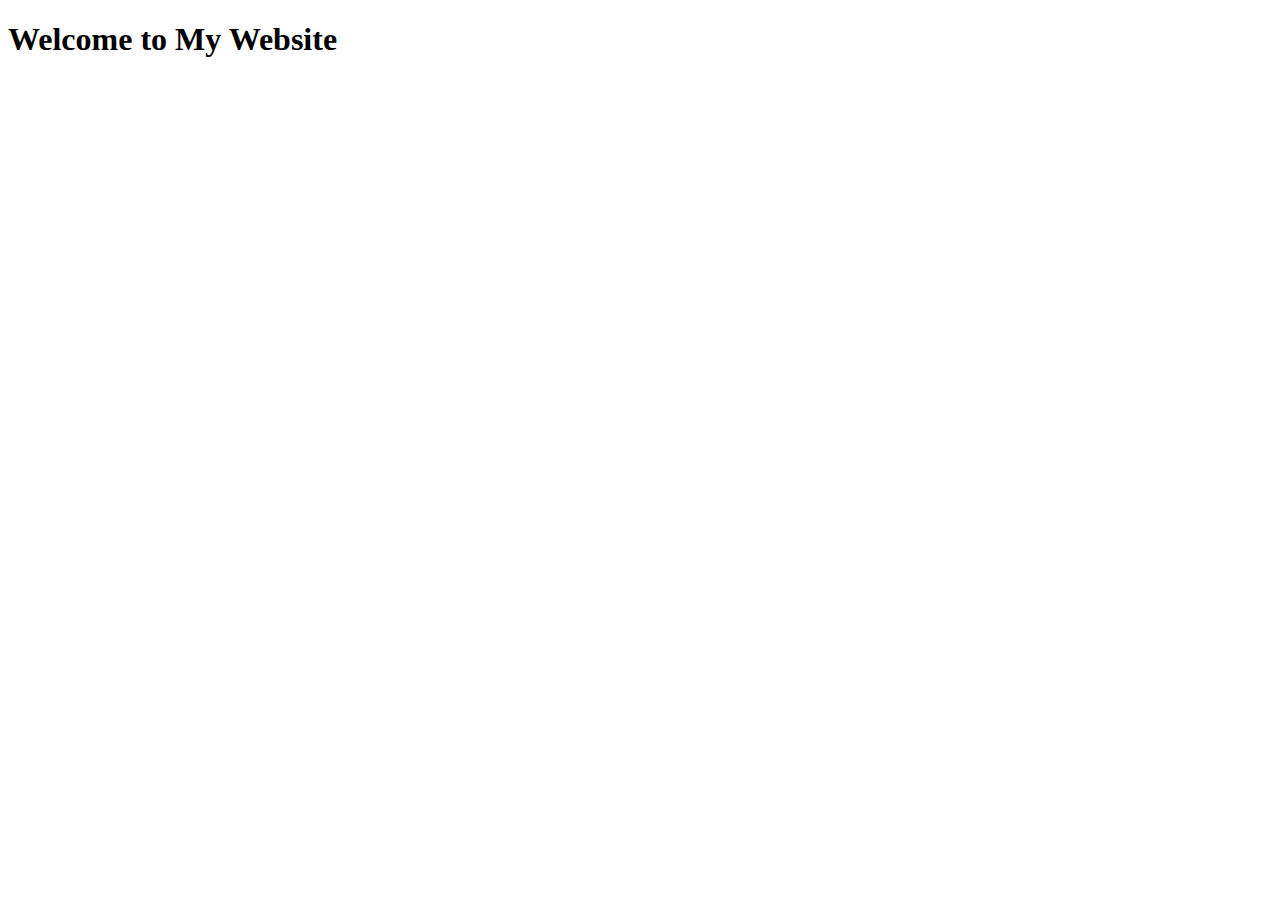
==== project1.html @ 9b5c13c5 "edit 2" ====
<!DOCTYPE html>
<html lang="en">
  <head>
    <meta charset="UTF-8">
    <meta name="viewport" content="width=device-width, initial-scale=1.0">
    <meta http-equiv="X-UA-Compatible" content="ie=edge">
    <title>My Website</title>
    <link rel="stylesheet" href="./style.css">
    <link rel="icon" href="./favicon.ico" type="image/x-icon">
  </head>
  <body>
    <main>
        <h1>Welcome to My Website</h1>  
    </main>
	<script src="index.js"></script>
  </body>
</html>
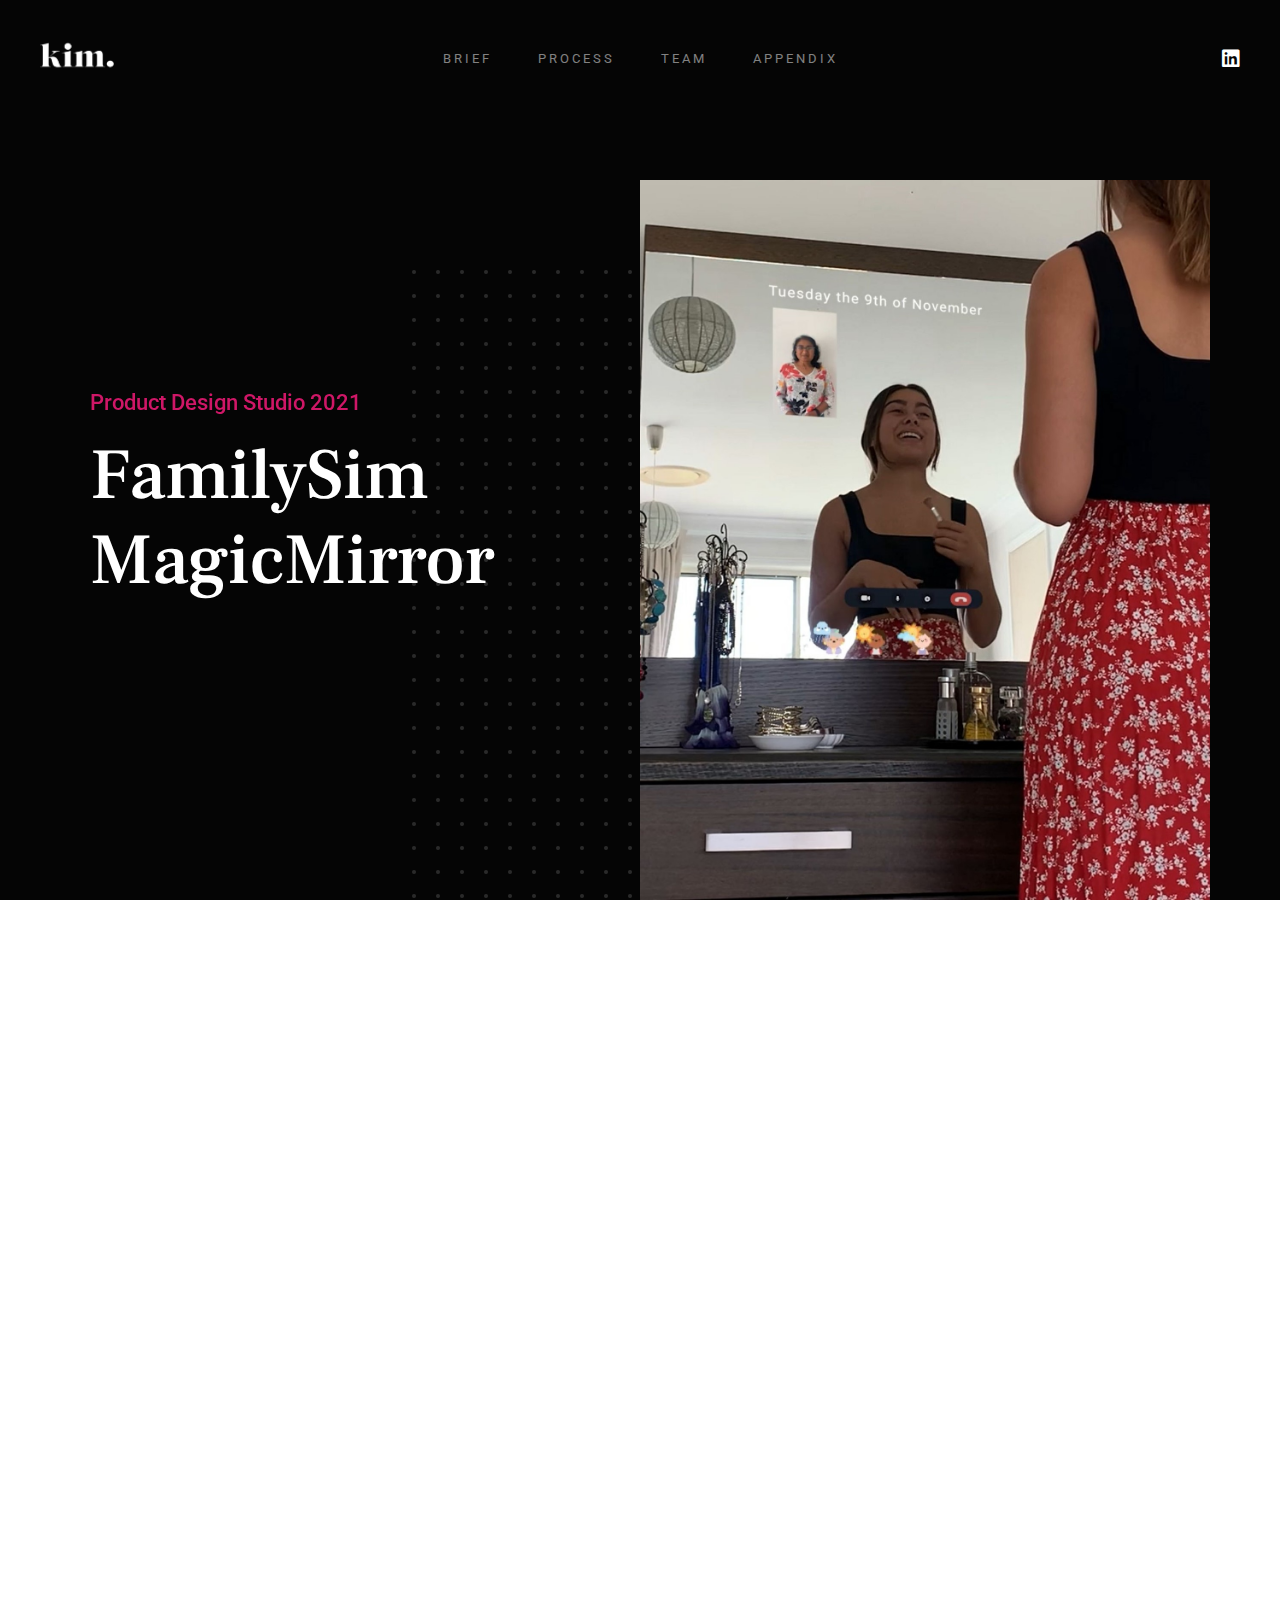
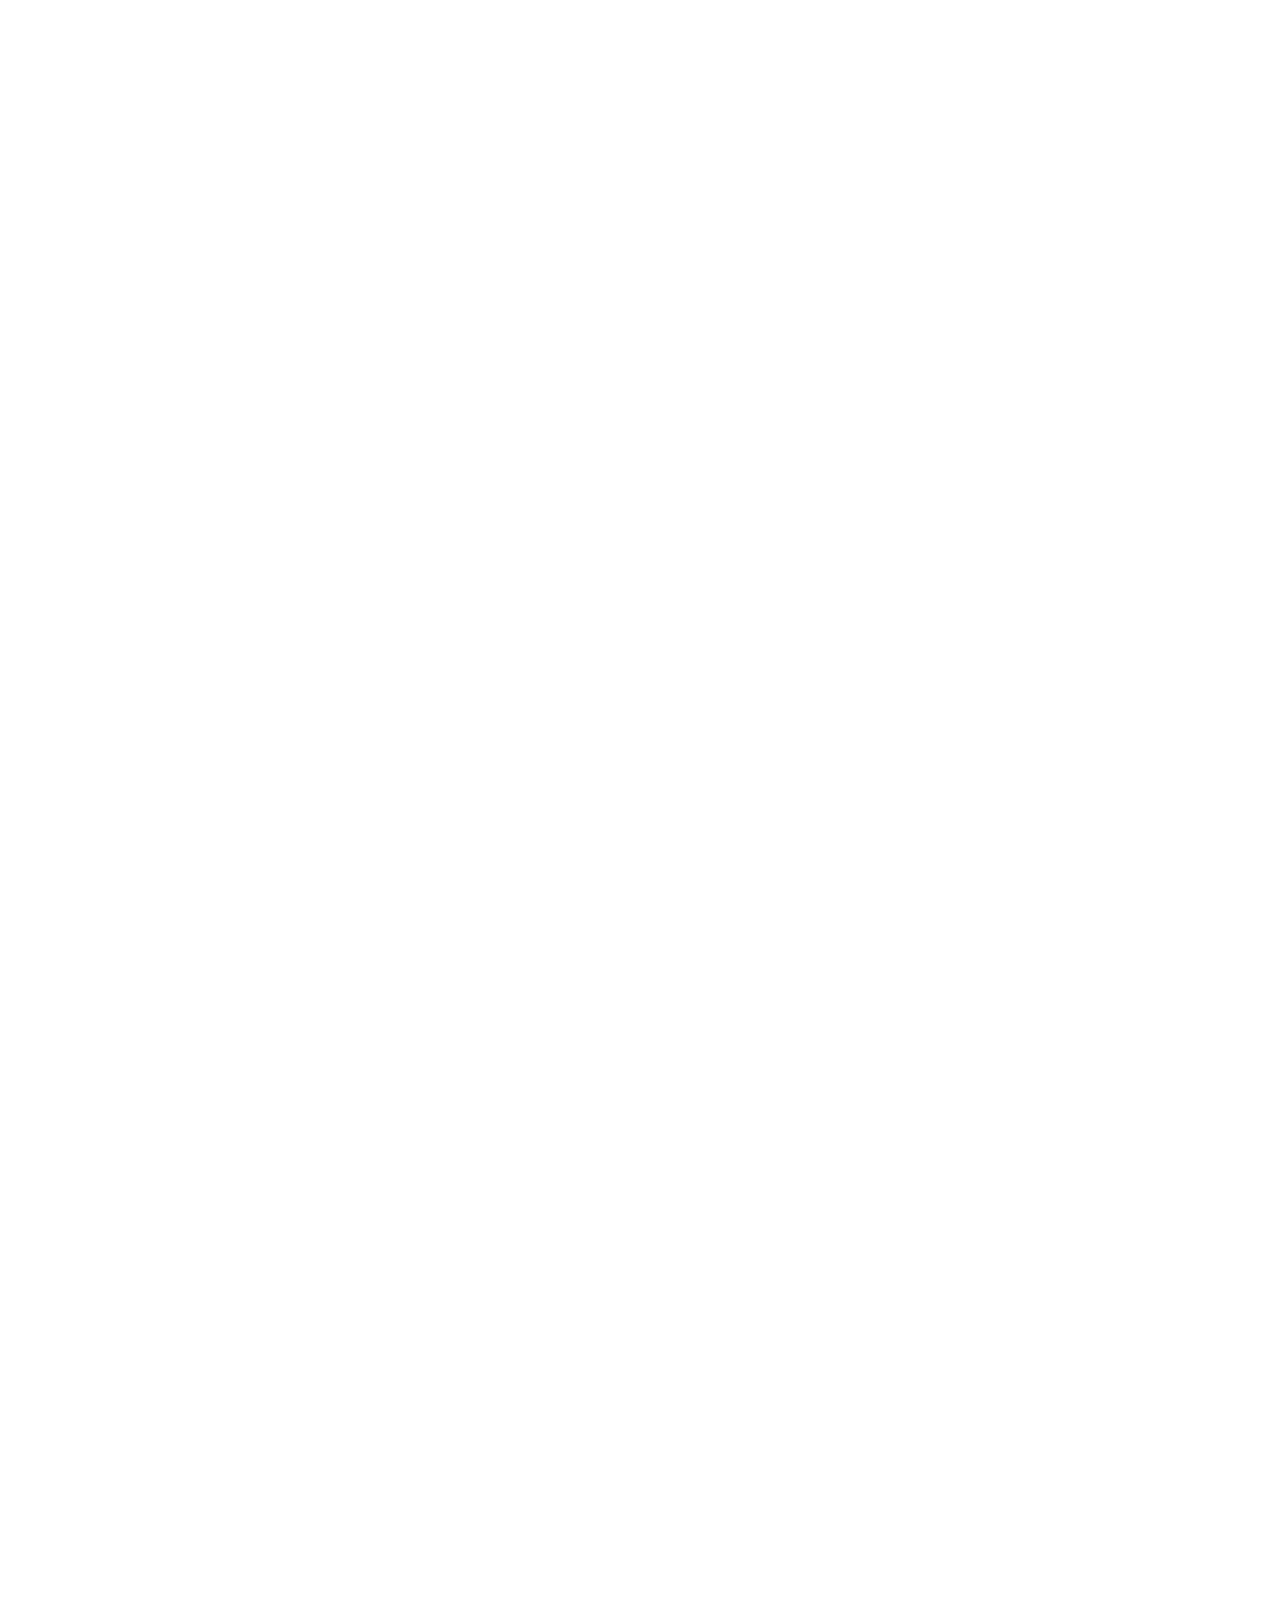
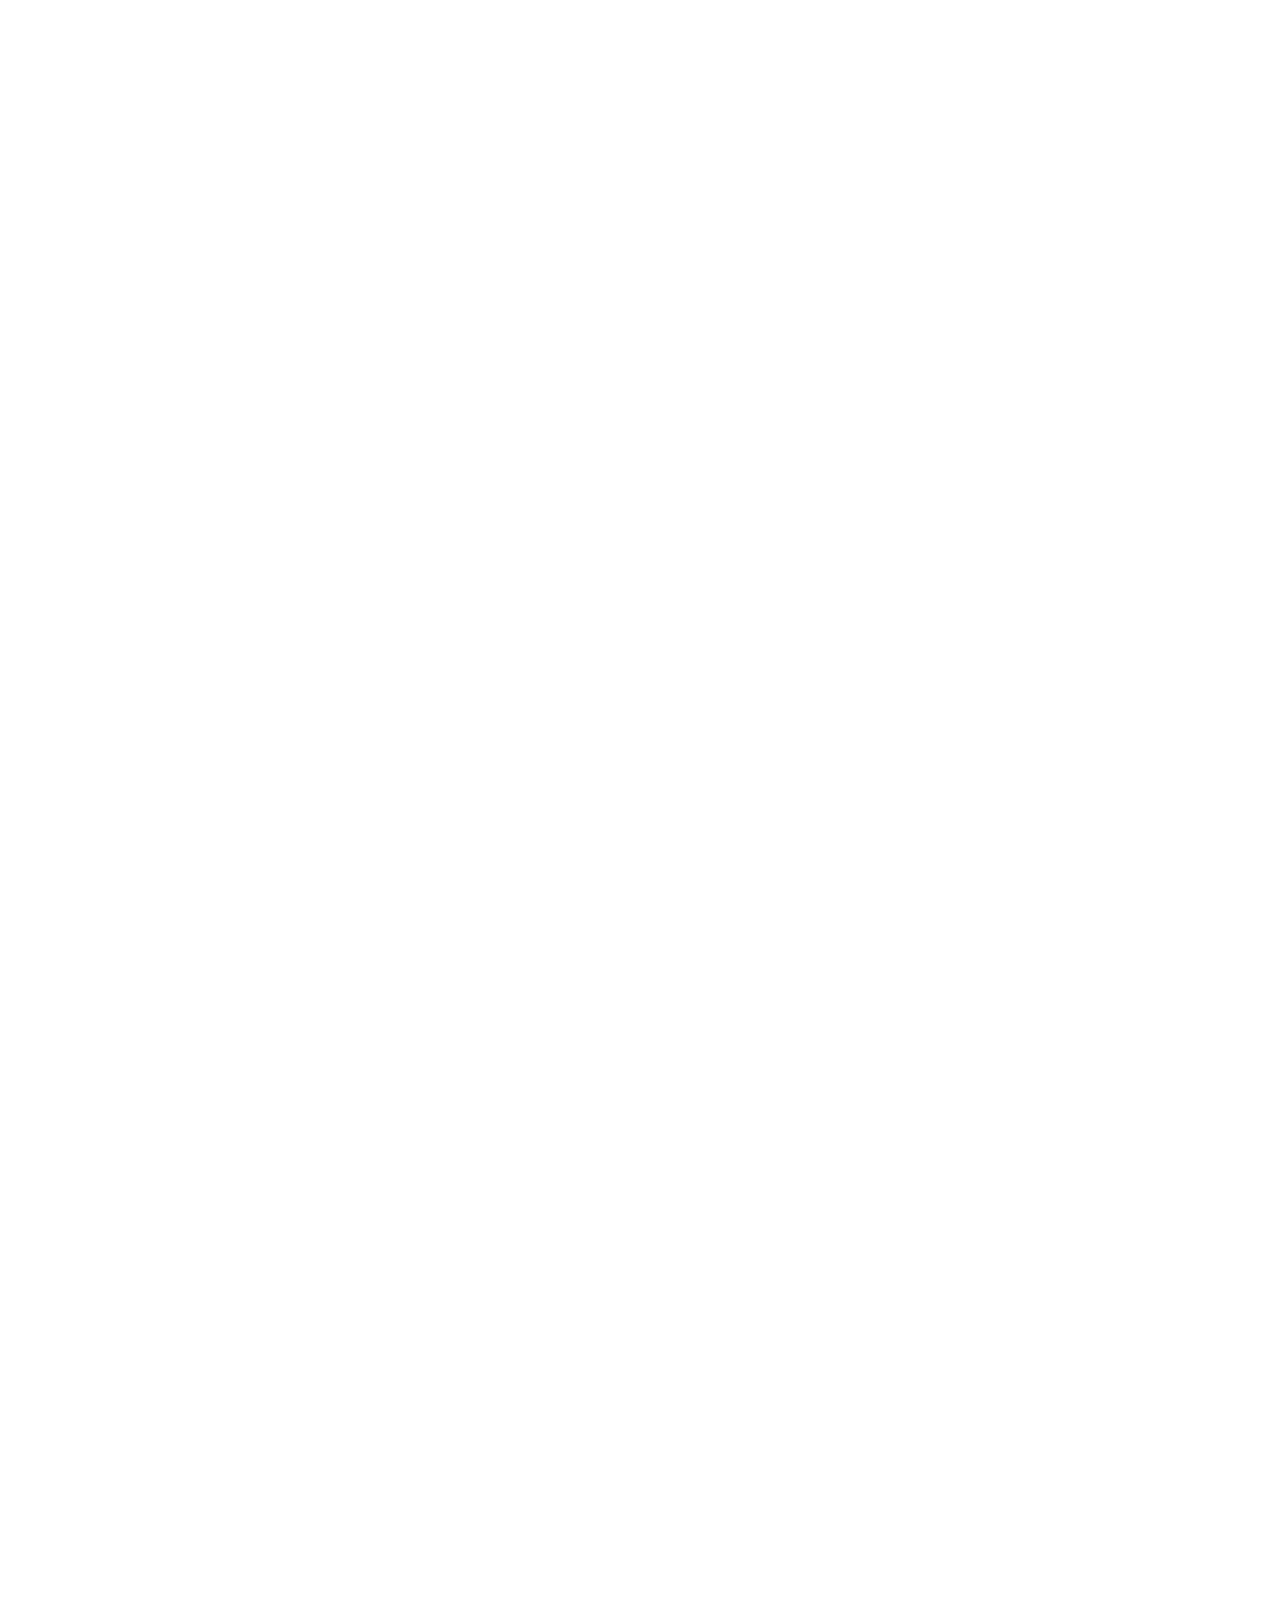
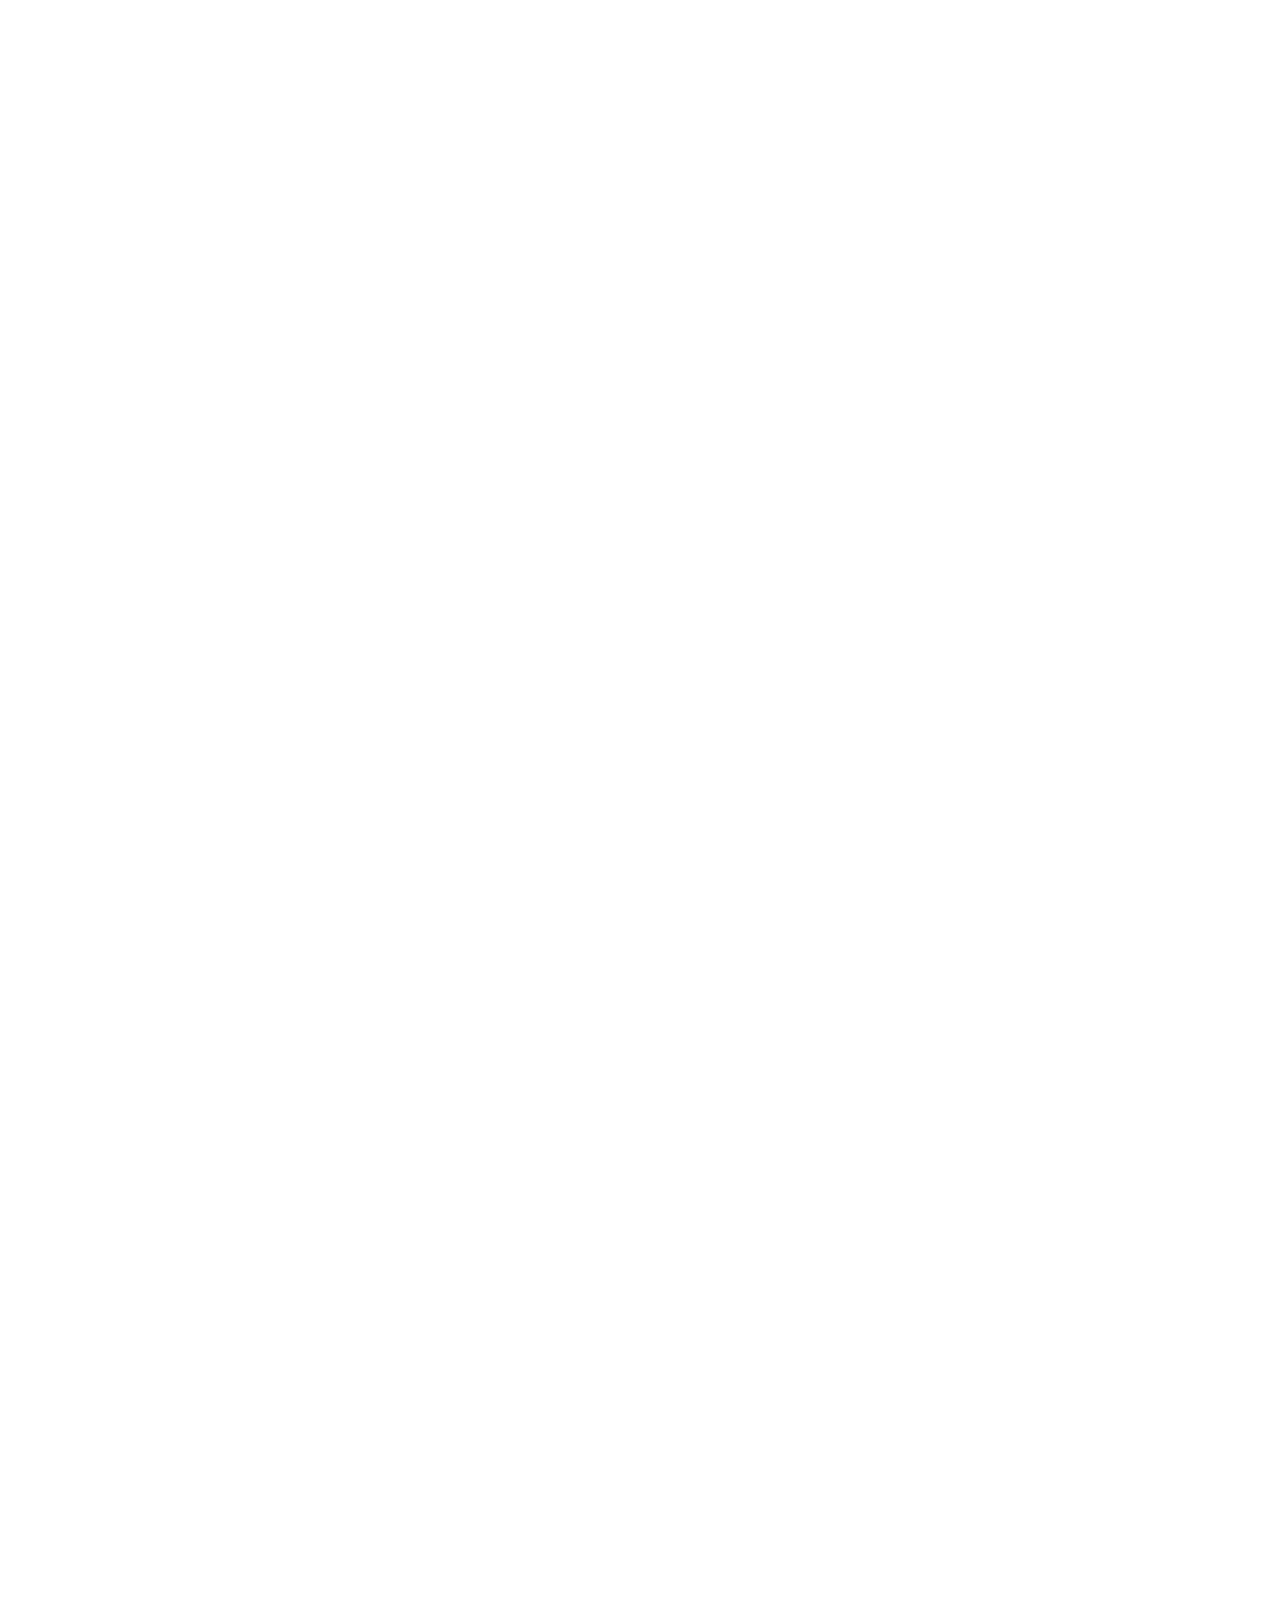
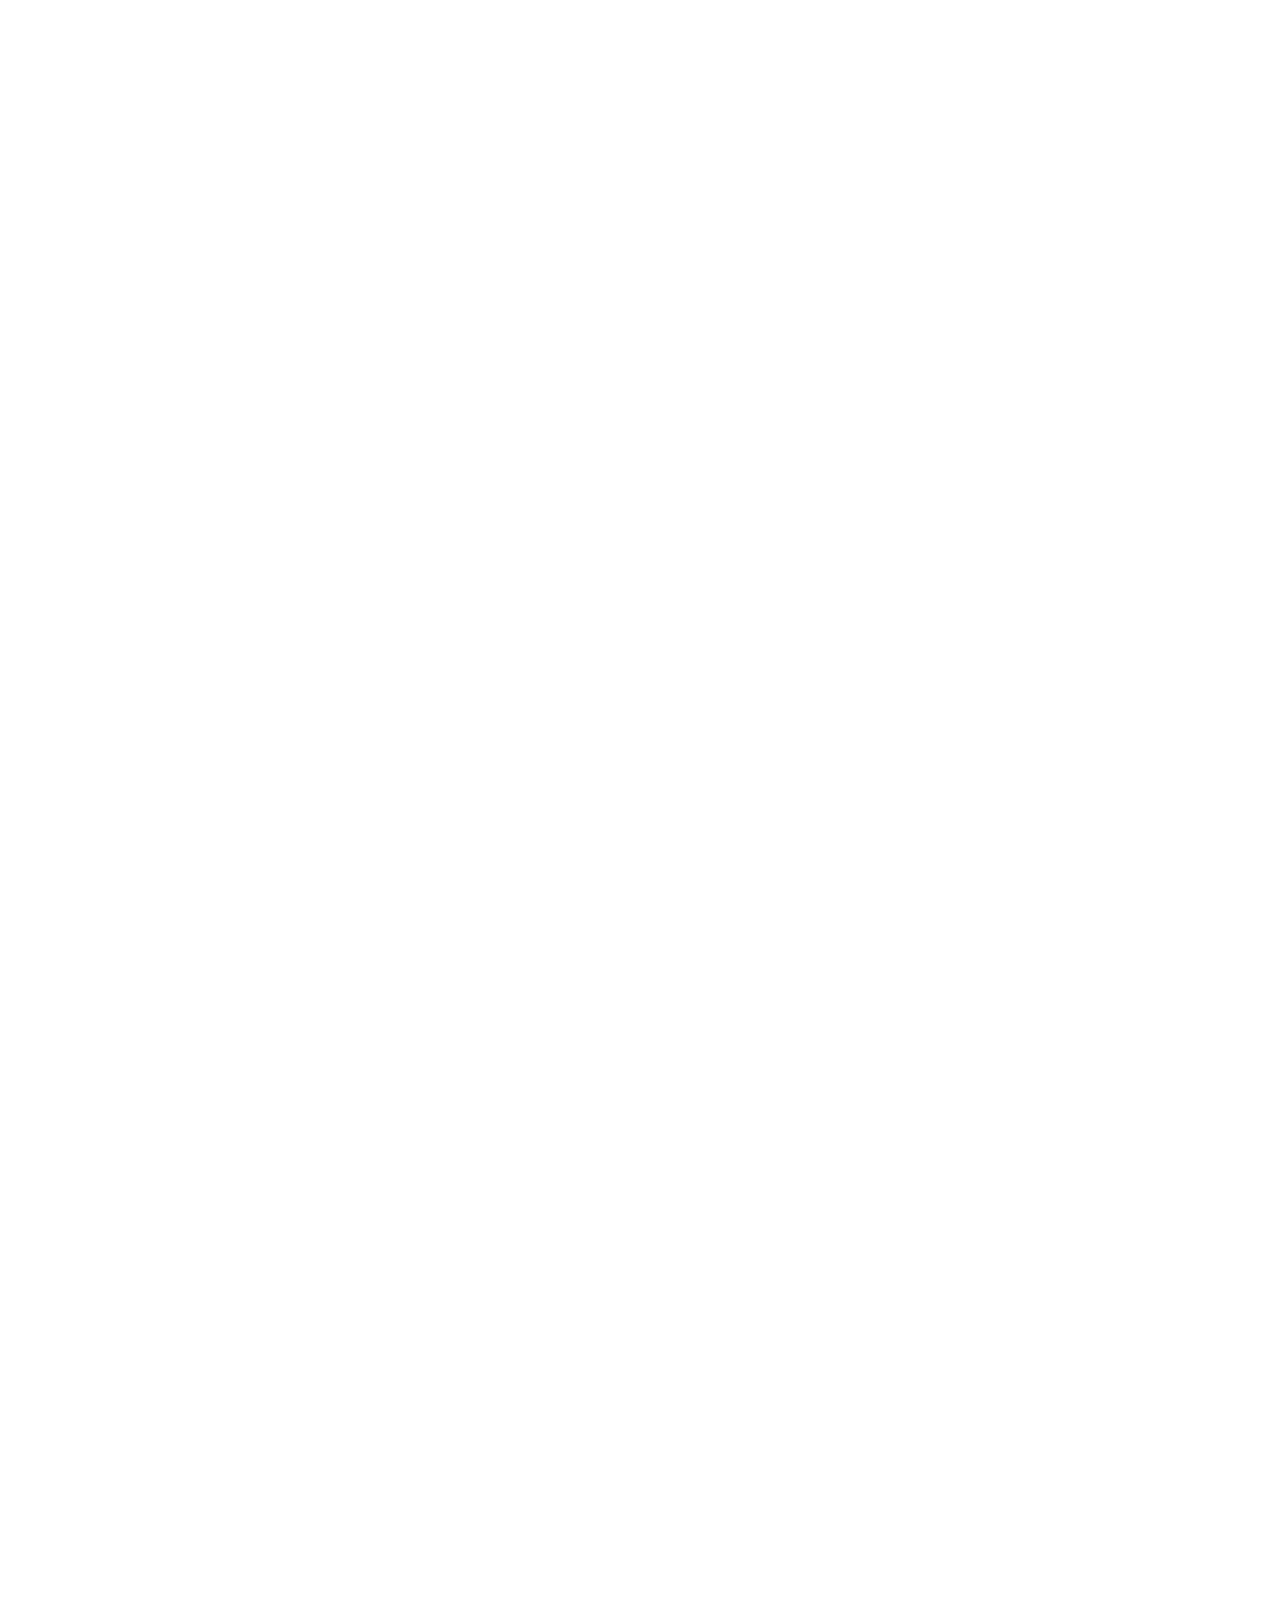
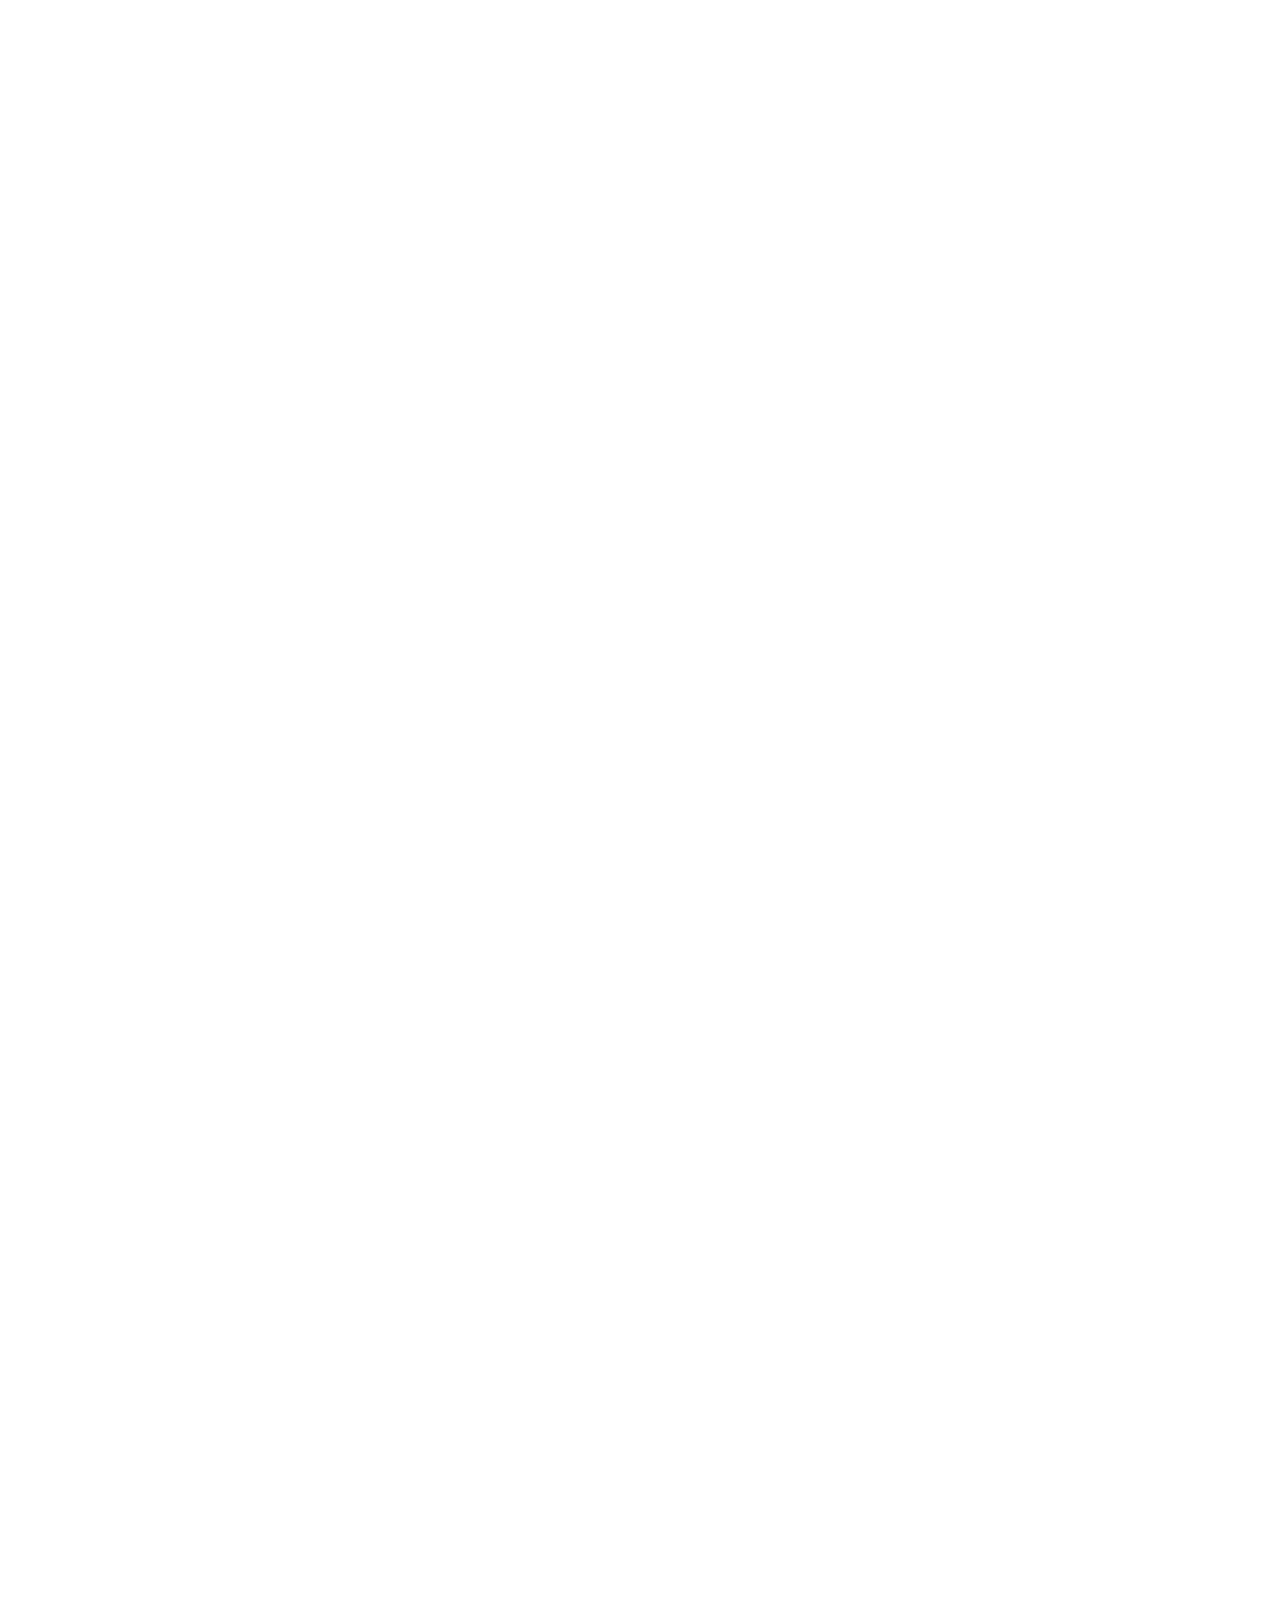
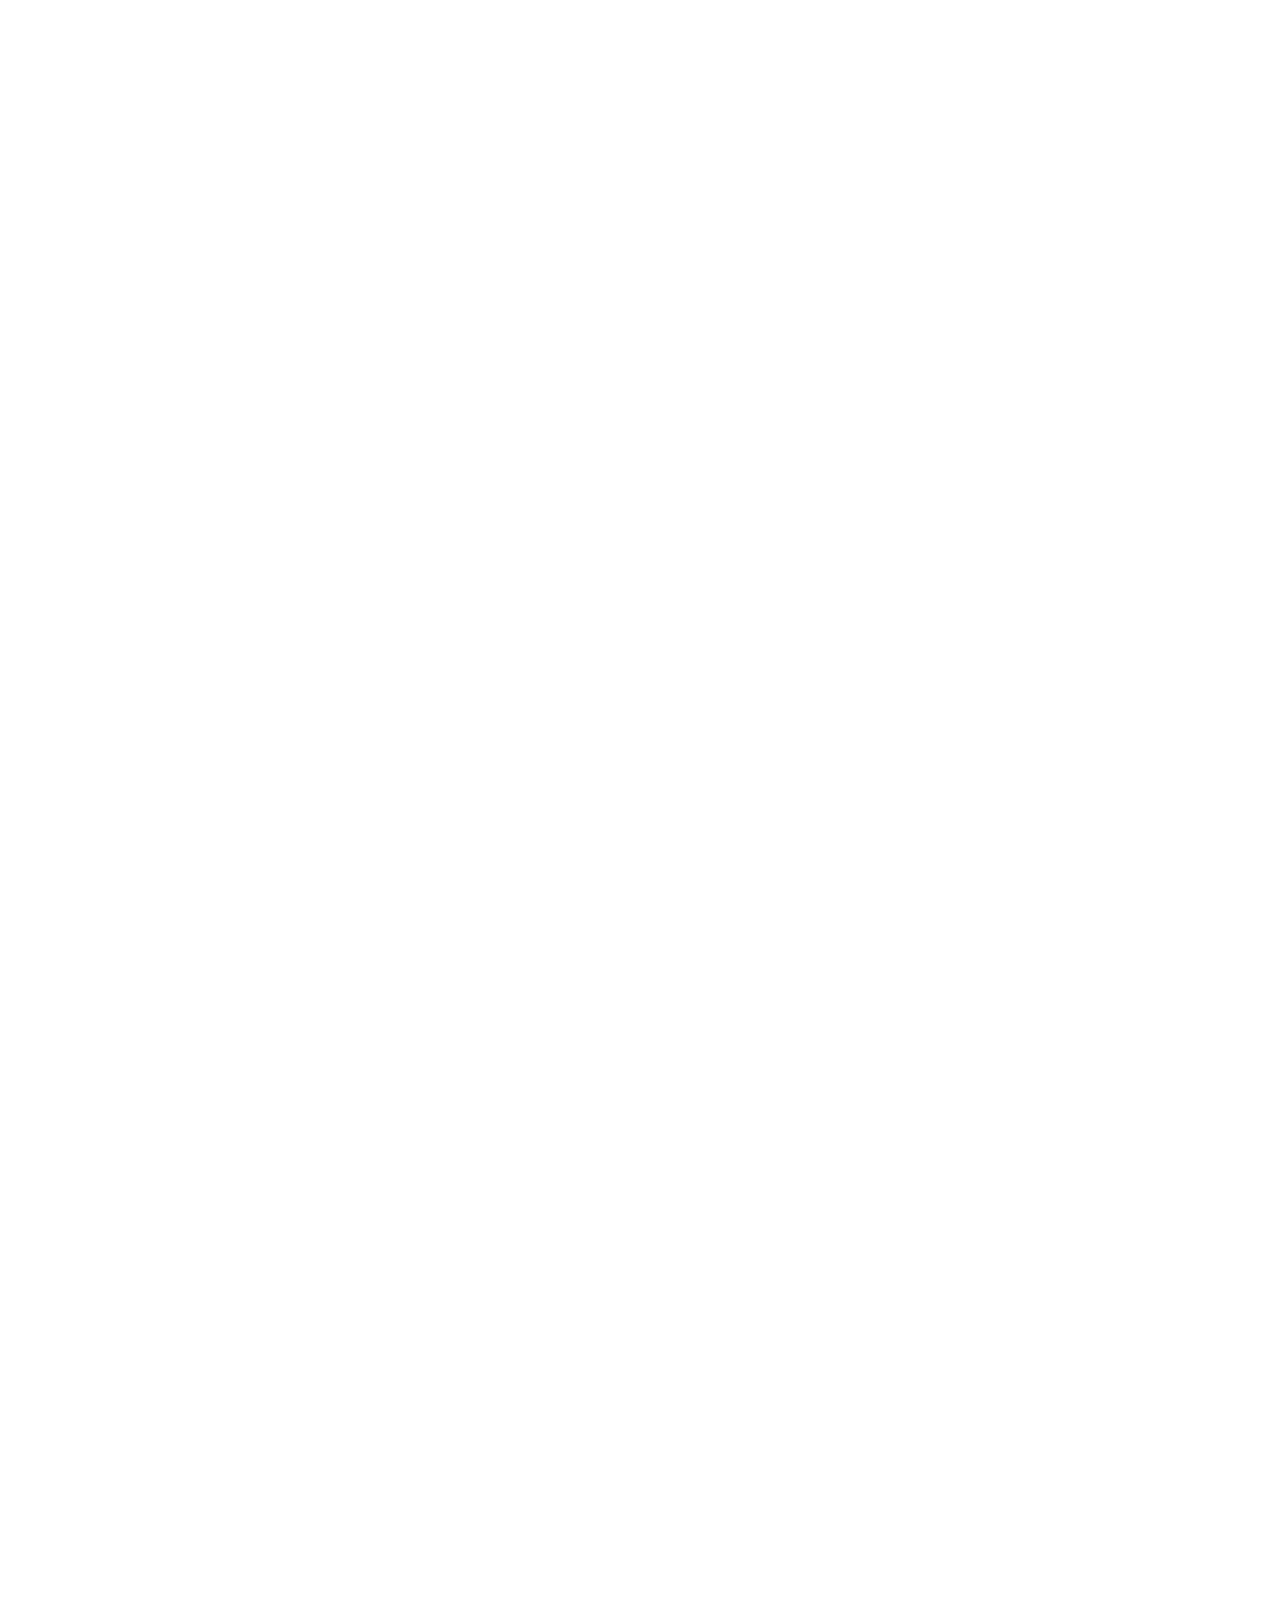
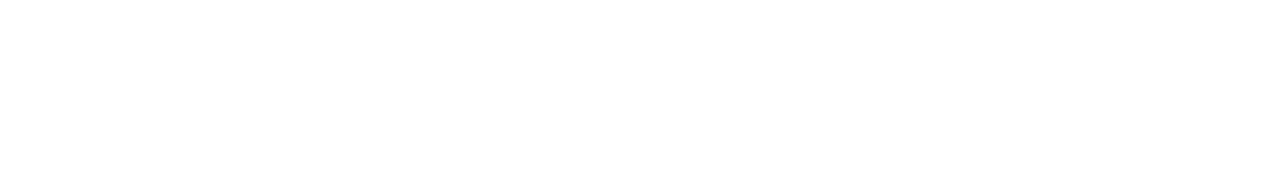
==== commit 3a853b0a: "adding project 1" ====
--- a/project1.html
+++ b/project1.html
@@ -1,17 +1,278 @@
 <!DOCTYPE html>
 <html lang="en">
-  <head>
-    <meta charset="UTF-8">
-    <meta name="viewport" content="width=device-width, initial-scale=1.0">
-    <meta http-equiv="X-UA-Compatible" content="ie=edge">
-    <title>My Website</title>
-    <link rel="stylesheet" href="./style.css">
-    <link rel="icon" href="./favicon.ico" type="image/x-icon">
-  </head>
+   <!--- basic page needs
+    ================================================== -->
+    <meta charset="utf-8">
+    <title>Kim Truong</title>
+    <meta name="description" content="">
+    <meta name="author" content="">
+
+    <!-- mobile specific metas
+    ================================================== -->
+    <meta name="viewport" content="width=device-width, initial-scale=1">
+
+    <!-- CSS
+    ================================================== -->
+    <link rel="stylesheet" href="css/base.css">
+    <link rel="stylesheet" href="css/vendor.css">
+    <link rel="stylesheet" href="css/main.css">
+
+    <!-- script
+    ================================================== -->
+    <script src="js/modernizr.js"></script>
+    <script src="js/pace.min.js"></script>
+
+    <!-- favicons
+    ================================================== -->
+    <link rel="apple-touch-icon" sizes="180x180" href="Layer 2@3x.png">
+    <link rel="icon" type="image/png" sizes="32x32" href="Layer 2@3x.png">
+    <link rel="icon" type="image/png" sizes="16x16" href="Layer 2@3x.png">
+    <link rel="manifest" href="site.webmanifest">
+
+</head>
+
+<body id="top">
+
+  
+
+    <!-- site header
+    ================================================== -->
+    <header class="s-header">
+
+        <div class="header-logo">
+            <a class="site-logo" href="index.html">
+                <img src="3x/Layer 1@3x.png" alt="Homepage">
+            </a>
+        </div>
+
+        <nav class="header-nav-wrap">
+            <ul class="header-main-nav">
+                <li><a class="smoothscroll" href="#about" title="about">Brief</a></li>
+                <li><a class="smoothscroll" href="#services" title="services">Process</a></li>
+                <li><a class="smoothscroll" href="#works" title="works">Team</a></li>
+                <li><a class="smoothscroll" href="#contact" title="contact us">Appendix</a></li>	
+            </ul>
+
+            <ul class="header-social">
+                <li><a href="https://www.linkedin.com/in/kim-t-designer/" target="_blank"><i class="fab fa-linkedin" aria-hidden="true"></i></a></li>
+            </ul>
+        </nav>
+
+        <a class="header-menu-toggle" href="#"><span>Menu</span></a>
+
+    </header> <!-- end s-header -->
+
   <body>
-    <main>
-        <h1>Welcome to My Website</h1>  
-    </main>
-	<script src="index.js"></script>
+     <!-- intro
+    ================================================== -->
+    <section id="intro" class="s-intro target-section">
+
+      <div class="row intro-content">
+
+          <div class="column large-9 mob-full intro-text">
+              <h3>Product Design Studio 2021</h3>
+              <h1>
+                  FamilySim </br>
+                  MagicMirror
+              </h1>
+          </div>
+
+
+          <div class="intro-grid"></div>
+          <div class="intro-pic-project1"></div>
+
+      </div> <!-- end row -->
+
+  </section> <!-- end intro -->
+
+    <section id="about" class="s-about target-section">
+
+      <div class="about-me">
+
+          <div class="row heading-block" data-aos="fade-up">
+              <div class="column large-full">
+                  <h2 class="section-heading">Brief</h2>
+              </div>
+          </div>
+
+          <div class="row about-me__content" data-aos="fade-up">
+              <div class="column large-full about-me__text">
+                  <p class="lead">
+                    <strong>Design Brief: Keep in Touch</strong> </br>
+                    The World Health Organisation includes the ability of an individual to 
+                    cope with the normal stresses of life as one part of mental health (World 
+                    Health Organisation, 2018). The COVID-19 pandemic has placed stresses on 
+                    people beyond what is normal, in particular those who are in high-risk 
+                    groups, including older adults (Armitage and Nellums, 2020; Mesa Vieira 
+                    et al., 2020). 
+                  </p>
+
+                  <p>
+                    In the absence of an effective clinical treatment and lower 
+                    levels  of  vaccinations  than  would  allow  risk-free  movement  in  the 
+                    community, it has been necessary to socially engineer a response to protect 
+                    those  who  have  a  high  relative  risk  in  relation  to  COVID-19  including 
+                    maintaining  physical  distance  to  reduce  the  spread  of  the  virus.  This 
+                    response  to  COVID-19  places  a  specific  stress  on  the  mental  health  of 
+                    people who isolate themselves physically, which often means that they are 
+                    also socially isolated. Social isolation is a serious problem for older 
+                    adults, and the burden of isolation has been highlighted as a source of 
+                    additional stress for older adults due to COVID-19.
+                  </p>
+
+                  <p>
+                    You are tasked with developing a concept for KiT, a communications 
+                    appliance that helps older adults who have lower technological literacy, 
+                    and other accessibility issues, such as a physical impairment, keep in 
+                    touch with loved ones, carers and clinicians (such as a GP).
+                    Your  team  will  iteratively  design  and  develop  a  functional  interactive 
+                    prototype which:
+                    <ul>
+                      <li>Engages with the specific needs of the target users on an issue that 
+                        affects them</li>
+                      <li>Is accessible and empowers individual users</li>
+                      <li>Responds to the brief</li>  
+                    </ul>
+                    
+                  
+                  </p>
+<!-- 
+                  <p>
+                  Maxime enim provident ipsum reprehenderit tenetur. Et cupiditate 
+                  repellendus. Et modi ipsum aut harum. Ratione alias sed. Rerum 
+                  consequatur dolore quae. Qui excepturi facilis quam quae quasi. 
+                  Mollitia occaecati minus voluptas veniam. Est est occaecati dolor 
+                  qui aut et eum. Aspernatur quos cumque ea dolorum nemo nihil 
+                  beatae magnam. Qui molestiae rem. Aspernatur quos cumque ea dolorum 
+                  nemo nihil. Qui molestiae rem.
+                  </p> -->
+              </div>
+          </div>
+  
+          <div class="row about-me__buttons">
+              <div class="column large-half tab-full" data-aos="fade-up">
+                  <a href="project1brief.docx" class="btn btn--stroke full-width">Full Brief</a>
+              </div>
+              <div class="column large-half tab-full" data-aos="fade-up">
+                  <a href="project1report.pdf" download class="btn btn--primary full-width">Full Solution</a>
+              </div>
+          </div>
+        </br></br>
+        <div class="row heading-block" data-aos="fade-up">
+            <div class="column large-full">
+                <h2 class="section-heading">Solution</h2>
+                <p class="lead">The FamilySim Magic Mirror was developed to address a lack of social connection
+                   particularly for the elderly by providing them with a device which is unintrusive
+                    and can naturally integrate into their daily lives (as a mirror is a device which
+                     is walked past daily.</p>
+                <p>
+                  The Keeping in Touch brief demonstrates the struggle for the elderly to communicate with one another during the COVID-19 pandemic. This social isolation can lead to a variety of detrimental effects. 
+                </br></br>
+For the elderly, the risk of cognitive decline increases severely when social connections and activity are limited (Nicholson, 2012). Through the COVID-19 pandemic, the popularity of applications such as like Zoom have surged as methods for keeping in touch with friends and family in the absence of physical interactions. However for older adults their needs and wants are often neglected when it comes to developing new technologies (Pedell et al, 2013).
+</br></br>
+The problem brief highlights social isolation as a problem especially for the elderly living in times such as the height of the COVID-19 pandemic. Varioius online online tools have popularised as a result of the social and geographical isolation caused however according to our primary research, many of these tools are difficult to use among the elderly and therefore not utilised by them. This emphasies the need for an elderly-friendly online tool to promote communication to address the lack of social interaction.
+                </p>
+                <div class="video-container">
+                  <iframe class="responsive-iframe" src="https://www.youtube.com/embed/7PnkLm8K1Dc" 
+                  title="YouTube video player" frameborder="0" 
+                  allow="accelerometer; autoplay; clipboard-write; encrypted-media; gyroscope; picture-in-picture" 
+                  allowfullscreen></iframe>
+                </div>
+                <div class="about-me">
+
+                  <div class="row heading-block" data-aos="fade-up">
+                      <div class="column large-full">
+                          <h2 class="section-heading">Brief</h2>
+                      </div>
+                  </div>
+        
+                  <div class="row about-me__content" data-aos="fade-up">
+                      <div class="column large-full about-me__text">
+                          <p>
+                            <strong>Home</strong> </br>
+                            The MagicMirror Family Sim has 3 main capabilities, most of which is centred around 
+                      scheduling and contacting specific family members and loved ones. The experience is personalised around the 
+                      users based on the interactions they make using this device.
+                          </p>
+        
+                          <p>Users can interact with their family members through the home screen in three distinct ways:
+                          </p>
+                          <ol>
+                            <li>Making an impromptu call</li>
+                            <li>Checking their calendar, and scheduling a call</li>
+                            <li>Sending them a message (via voice or text)</li>
+                          </ol>
+                          <p><strong>Calling another user</strong></br>The process of calling another user emulates 
+                            the process as it exists on a mobile device, pressing the call button and being presented 
+                            with the same functions as if you were on FaceTime etc. Here a user can toggle their 
+                            camera and their microphone.</br></br>
+                            MagicMirror aids in facilitating conversation between family by providing "prompts" 
+                            that display different questions or topics that users can answer to aid in the flow of 
+                            conversation. These call prompts take up the middle of the screen and provide suggestions 
+                            of conversation topics should the conversation die down.
+                          </br></br>
+                            The post-call rating system is similar to similar modern call applications but conveys the 
+                            quality of the conversation rather than the quality of the technical experience. A user is 
+                            presented with 5 reactions, which can be used to simply describe their experience in their 
+                            call with this person. </br></br>
+                            This information contributes to the visualised mood value of users' avatars, depicting if the
+                             relationship between the user and the caller has been improved, maintained, or worsened.
+                            </br></br>
+                            <img class="emoticons" src="sunny.png">
+                             When positive interactions are recorded, sunny, happy weather is displayed
+                            </br></br>
+                            <img class="emoticons" src="rain.png">
+                            When negative interactions (or a period of time occurs without positive interaction), gloomier 
+                            stormy weather displays).
+                          </p>
+                          <p><strong>Checking Another User's Calendar</strong></br>A user’s calendar can be viewed when the 
+                            connected user has permitted you to look at it in their own privacy settings. From here a user 
+                            can view when their connected user may be busy, and also schedule a time for them to call. The 
+                            main purpose of this page is to allow for users to find a time when they and their connected user 
+                            is free, so that they can set a time to call. </br></br>
+                            This is an alternative to calling out of the blue. From this page users can schedule a call by clicking 
+                            on a date that is free, and interacting with the popup that confirms the specific time of the call. 
+                            By scheduling a call, they will now receive notifications when the time of their call draws near.
+
+                          </br></br>
+                          <strong>Sending a Message to Another User</strong></br>
+                          A user can choose from two different types of messages; a text message and a voice message, to send 
+                          to their connected user. 
+                          </p>
+        <!-- 
+                          <p>
+                          Maxime enim provident ipsum reprehenderit tenetur. Et cupiditate 
+                          repellendus. Et modi ipsum aut harum. Ratione alias sed. Rerum 
+                          consequatur dolore quae. Qui excepturi facilis quam quae quasi. 
+                          Mollitia occaecati minus voluptas veniam. Est est occaecati dolor 
+                          qui aut et eum. Aspernatur quos cumque ea dolorum nemo nihil 
+                          beatae magnam. Qui molestiae rem. Aspernatur quos cumque ea dolorum 
+                          nemo nihil. Qui molestiae rem.
+                          </p> -->
+                      </div>
+                  </div>
+          
+                  
+                </br></br></br>
+                <h2 id="services" class="section-heading">Process</br></br></br>Double Diamond Design Approach</h2>
+                <!-- <h6 class="subheading"><strong>Double Diamond Design Approach</strong></h6> -->
+                <img src="double diamond@2x.png">
+              </br></br>
+                <p>Our team followed the traditional design process: the Double Diamond Design Approach. 
+                  Using a suite of UX design methods, we explored our areas of interest in the brief, refined 
+                  the scope of the project in our problem definition, ideated from the differently framed problem 
+                  definitions, and prototyped and tested our final solution to satisfaction.</p>
+                <p>
+                <img src="9.jpg">
+              </p>
+
+            
+              </div>
+        </div>
+
+      </div> <!-- end about-me -->
+      <script src="js/jquery-3.2.1.min.js"></script>
+      <script src="js/plugins.js"></script>
+      <script src="js/main.js"></script>
   </body>
 </html>--- a/css/base.css
+++ b/css/base.css
@@ -0,0 +1,1294 @@
+/* =================================================================== 
+ *
+ *  Epitome Base Stylesheet
+ *  Template Ver. 1.0.0
+ *  04-22-2019
+ *  ------------------------------------------------------------------
+ *
+ *  TOC:
+ *  # imports
+ *  # normalize
+ *  # basic/base setup styles
+ *	# grid v2 
+ *		## medium screen devices
+ *		## tablets
+ *		## mobile devices
+ *		## small mobile devices <= 400px	
+ *	# block grids
+ *		## block grids - medium screen devices
+ *		## block grids - tablets
+ *		## block grids - mobile devices
+ *		## block grids - small mobile devices <= 400px
+ *	# MISC
+ *
+ * =================================================================== */
+
+
+/* ===================================================================
+ * # imports 
+ *
+ * ------------------------------------------------------------------- */
+@import url("https://fonts.googleapis.com/css?family=Frank+Ruhl+Libre:400,500|Lora:400,400i,700,700i|Roboto:300,400,500,600,700");
+@import url("font-awesome/css/fontawesome-all.css");
+
+
+/* ==========================================================================
+ * # normalize
+ * normalize.css v8.0.1 | MIT License |
+ * github.com/necolas/normalize.css
+ *
+ * -------------------------------------------------------------------------- */
+
+/* ------------------------------------------------------------------- 
+ * ## document
+ * ------------------------------------------------------------------- */
+
+/* 1. Correct the line height in all browsers.
+ * 2. Prevent adjustments of font size after orientation changes in iOS.*/
+html {
+	line-height: 1.15;  /* 1 */
+	-webkit-text-size-adjust: 100%;  /* 2 */
+}
+
+/* ------------------------------------------------------------------- 
+ * ## sections
+ * ------------------------------------------------------------------- */
+
+/* Remove the margin in all browsers. */
+body {
+	margin: 0;
+}
+
+/* Render the `main` element consistently in IE. */
+main {
+	display: block;
+}
+
+/* Correct the font size and margin on `h1` elements within `section` and
+ * `article` contexts in Chrome, Firefox, and Safari. */
+h1 {
+	font-size: 2em;
+	margin: 0.67em 0;
+}
+
+/* ------------------------------------------------------------------- 
+ * ## grouping
+ * ------------------------------------------------------------------- */
+
+/* 1. Add the correct box sizing in Firefox.
+ * 2. Show the overflow in Edge and IE. */
+hr {
+	box-sizing: content-box;  /* 1 */
+	height: 0;  /* 1 */
+	overflow: visible;  /* 2 */
+}
+
+/* 1. Correct the inheritance and scaling of font size in all browsers.
+ * 2. Correct the odd `em` font sizing in all browsers. */
+pre {
+	font-family: monospace, monospace;  /* 1 */
+	font-size: 1em;  /* 2 */
+}
+
+/* ------------------------------------------------------------------- 
+ * ## text-level semantics
+ * ------------------------------------------------------------------- */
+
+/* Remove the gray background on active links in IE 10. */
+a {
+	background-color: transparent;
+}
+
+/* 1. Remove the bottom border in Chrome 57-
+ * 2. Add the correct text decoration in Chrome, Edge, IE, Opera, and Safari. */
+abbr[title] {
+	border-bottom: none;  /* 1 */
+	text-decoration: underline;  /* 2 */
+	text-decoration: underline dotted;  /* 2 */
+}
+
+/* Add the correct font weight in Chrome, Edge, and Safari. */
+b,
+strong {
+	font-weight: bolder;
+}
+
+/* 1. Correct the inheritance and scaling of font size in all browsers.
+ * 2. Correct the odd `em` font sizing in all browsers. */
+code,
+kbd,
+samp {
+	font-family: monospace, monospace;  /* 1 */
+	font-size: 1em;  /* 2 */
+}
+
+/* Add the correct font size in all browsers. */
+small {
+	font-size: 80%;
+}
+
+/* Prevent `sub` and `sup` elements from affecting the line height in
+ * all browsers. */
+sub,
+sup {
+	font-size: 75%;
+	line-height: 0;
+	position: relative;
+	vertical-align: baseline;
+}
+
+sub {
+	bottom: -0.25em;
+}
+
+sup {
+	top: -0.5em;
+}
+
+/* ------------------------------------------------------------------- 
+ * ## embedded content
+ * ------------------------------------------------------------------- */
+
+/* Remove the border on images inside links in IE 10. */
+img {
+	border-style: none;
+}
+
+/* ------------------------------------------------------------------- 
+ * ## forms
+ * ------------------------------------------------------------------- */
+
+/* 1. Change the font styles in all browsers.
+ * 2. Remove the margin in Firefox and Safari. */
+button,
+input,
+optgroup,
+select,
+textarea {
+	font-family: inherit;  /* 1 */
+	font-size: 100%;  /* 1 */
+	line-height: 1.15;  /* 1 */
+	margin: 0;  /* 2 */
+}
+
+/* Show the overflow in IE.
+ * 1. Show the overflow in Edge. */
+button,
+input {
+
+	/* 1 */
+	overflow: visible;
+}
+
+/* Remove the inheritance of text transform in Edge, Firefox, and IE.
+ * 1. Remove the inheritance of text transform in Firefox. */
+button,
+select {
+
+	/* 1 */
+	text-transform: none;
+}
+
+/* Correct the inability to style clickable types in iOS and Safari. */
+button,
+[type="button"],
+[type="reset"],
+[type="submit"] {
+	-webkit-appearance: button;
+}
+
+/* Remove the inner border and padding in Firefox. */
+button::-moz-focus-inner,
+[type="button"]::-moz-focus-inner,
+[type="reset"]::-moz-focus-inner,
+[type="submit"]::-moz-focus-inner {
+	border-style: none;
+	padding: 0;
+}
+
+/* Restore the focus styles unset by the previous rule. */
+button:-moz-focusring,
+[type="button"]:-moz-focusring,
+[type="reset"]:-moz-focusring,
+[type="submit"]:-moz-focusring {
+	outline: 1px dotted ButtonText;
+}
+
+/* Correct the padding in Firefox. */
+fieldset {
+	padding: 0.35em 0.75em 0.625em;
+}
+
+/* 1. Correct the text wrapping in Edge and IE.
+ * 2. Correct the color inheritance from `fieldset` elements in IE.
+ * 3. Remove the padding so developers are not caught out when they zero out
+ *    `fieldset` elements in all browsers. */
+legend {
+	box-sizing: border-box;  /* 1 */
+	color: inherit;  /* 2 */
+	display: table;  /* 1 */
+	max-width: 100%;  /* 1 */
+	padding: 0;  /* 3 */
+	white-space: normal;  /* 1 */
+}
+
+/* Add the correct vertical alignment in Chrome, Firefox, and Opera. */
+progress {
+	vertical-align: baseline;
+}
+
+/* Remove the default vertical scrollbar in IE 10+. */
+textarea {
+	overflow: auto;
+}
+
+/* 1. Add the correct box sizing in IE 10.
+ * 2. Remove the padding in IE 10. */
+[type="checkbox"],
+[type="radio"] {
+	box-sizing: border-box;  /* 1 */
+	padding: 0;  /* 2 */
+}
+
+/* Correct the cursor style of increment and decrement buttons in Chrome. */
+[type="number"]::-webkit-inner-spin-button,
+[type="number"]::-webkit-outer-spin-button {
+	height: auto;
+}
+
+/* 1. Correct the odd appearance in Chrome and Safari.
+ * 2. Correct the outline style in Safari. */
+[type="search"] {
+	-webkit-appearance: textfield;  /* 1 */
+	outline-offset: -2px;  /* 2 */
+}
+
+/* Remove the inner padding in Chrome and Safari on macOS. */
+[type="search"]::-webkit-search-decoration {
+	-webkit-appearance: none;
+}
+
+/* 1. Correct the inability to style clickable types in iOS and Safari.
+ * 2. Change font properties to `inherit` in Safari. */
+::-webkit-file-upload-button {
+	-webkit-appearance: button;  /* 1 */
+	font: inherit;  /* 2 */
+}
+
+/* ------------------------------------------------------------------- 
+ * ## interactive
+ * ------------------------------------------------------------------- */
+
+/* Add the correct display in Edge, IE 10+, and Firefox. */
+details {
+	display: block;
+}
+
+/* Add the correct display in all browsers. */
+summary {
+	display: list-item;
+}
+
+/* ------------------------------------------------------------------- 
+ * ## misc
+ * ------------------------------------------------------------------- */
+
+/* Add the correct display in IE 10+. */
+template {
+	display: none;
+}
+
+/* Add the correct display in IE 10. */
+[hidden] {
+	display: none;
+}
+
+
+
+/* ===================================================================
+ * # basic/base setup styles
+ *
+ * ------------------------------------------------------------------- */
+html {
+	font-size: 62.5%;
+	box-sizing: border-box;
+}
+
+*,
+*::before,
+*::after {
+	box-sizing: inherit;
+}
+
+body {
+	font-weight: normal;
+	line-height: 1;
+	word-wrap: break-word;
+	-moz-font-smoothing: grayscale;
+	-moz-osx-font-smoothing: grayscale;
+	-webkit-font-smoothing: antialiased;
+	-webkit-overflow-scrolling: touch;
+	-webkit-text-size-adjust: none;
+}
+
+/* ------------------------------------------------------------------- 
+ * ## Media
+ * ------------------------------------------------------------------- */
+svg,
+img,
+video
+embed,
+iframe,
+object {
+	max-width: 100%;
+	height: auto;
+}
+
+/* ------------------------------------------------------------------- 
+ * ## Typography resets 
+ * ------------------------------------------------------------------- */
+div, dl, dt, dd, ul, ol, li, h1, h2, h3, h4, h5, h6, pre, form, p, blockquote, th, td {
+	margin: 0;
+	padding: 0;
+}
+
+p {
+	font-size: inherit;
+	text-rendering: optimizeLegibility;
+}
+
+em,
+i {
+	font-style: italic;
+	line-height: inherit;
+}
+
+strong,
+b {
+	font-weight: bold;
+	line-height: inherit;
+}
+
+small {
+	font-size: 60%;
+	line-height: inherit;
+}
+
+ol,
+ul {
+	list-style: none;
+}
+
+li {
+	display: block;
+}
+
+/* ------------------------------------------------------------------- 
+ * ## links
+ * ------------------------------------------------------------------- */
+a {
+	text-decoration: none;
+	line-height: inherit;
+}
+
+a img {
+	border: none;
+}
+
+/* ------------------------------------------------------------------- 
+ * ## inputs
+ * ------------------------------------------------------------------- */
+fieldset {
+	margin: 0;
+	padding: 0;
+}
+
+input[type="email"],
+input[type="number"],
+input[type="search"],
+input[type="text"],
+input[type="tel"],
+input[type="url"],
+input[type="password"],
+textarea {
+	-webkit-appearance: none;
+	-moz-appearance: none;
+	appearance: none;
+}
+
+
+
+/* ===================================================================
+ * # grid v2.0.0 
+ *
+ *   -----------------------------------------------------------------
+ * - Grid breakpoints are based on MAXIMUM WIDTH media queries, 
+ *   meaning they apply to that one breakpoint and ALL THOSE BELOW IT.
+ * - Grid columns without a specified width will automatically layout 
+ *   as equal width columns.
+ * ------------------------------------------------------------------- */
+
+/* rows
+ * ------------------------------------- */
+.row {
+	width: 89%;
+	max-width: 1200px;
+	margin: 0 auto;
+	display: -ms-flexbox;
+	display: -webkit-flex;
+	display: flex;
+	-webkit-flex-flow: row wrap;
+	-ms-flex-flow: row wrap;
+	flex-flow: row wrap;
+}
+
+.row .row {
+	width: auto;
+	max-width: none;
+	margin-left: -20px;
+	margin-right: -20px;
+}
+
+/* columns
+ * -------------------------------------- */
+.column {
+	-webkit-flex: 1 1 0%;
+	-ms-flex: 1 1 0%;
+	flex: 1 1 0%;
+	padding: 0 20px;
+}
+
+.collapse > .column,
+.column.collapse {
+	padding: 0;
+}
+
+/* flex row containers utility classes
+ * ----------------------------------------- */
+.row.row-wrap {
+	-webkit-flex-wrap: wrap;
+	-ms-flex-wrap: wrap;
+	flex-wrap: wrap;
+}
+
+.row.row-nowrap {
+	-webkit-flex-wrap: nowrap;
+	-ms-flex-wrap: none;
+	flex-wrap: nowrap;
+}
+
+.row.row-top {
+	-webkit-align-items: flex-start;
+	-ms-flex-align: start;
+	align-items: flex-start;
+}
+
+.row.row-bottom {
+	-webkit-align-items: flex-end;
+	-ms-flex-align: end;
+	align-items: flex-end;
+}
+
+.row.row-center {
+	-webkit-align-items: center;
+	-ms-flex-align: center;
+	align-items: center;
+}
+
+.row.row-stretch {
+	-webkit-align-items: stretch;
+	-ms-flex-align: stretch;
+	align-items: stretch;
+}
+
+.row.row-baseline {
+	-webkit-align-items: baseline;
+	-ms-flex-align: baseline;
+	align-items: baseline;
+}
+
+/* flex item utility alignment classes
+ * ----------------------------------------- */
+.align-center {
+	margin: auto;
+	-webkit-align-self: center;
+	-ms-flex-item-align: center;
+	align-self: center;
+}
+
+.align-left {
+	margin-right: auto;
+	-webkit-align-self: center;
+	-ms-flex-item-align: center;
+	align-self: center;
+}
+
+.align-right {
+	margin-left: auto;
+	-webkit-align-self: center;
+	-ms-flex-item-align: center;
+	align-self: center;
+}
+
+.align-x-center {
+	margin-right: auto;
+	margin-left: auto;
+}
+
+.align-x-left {
+	margin-right: auto;
+}
+
+.align-x-right {
+	margin-left: auto;
+}
+
+.align-y-center {
+	-webkit-align-self: center;
+	-ms-flex-item-align: center;
+	align-self: center;
+}
+
+.align-y-top {
+	-webkit-align-self: flex-start;
+	-ms-flex-item-align: start;
+	align-self: flex-start;
+}
+
+.align-y-bottom {
+	-webkit-align-self: flex-end;
+	-ms-flex-item-align: end;
+	align-self: flex-end;
+}
+
+/* large screen column widths 
+ * -------------------------------------- */
+.large-1 {
+	-webkit-flex: 0 0 8.33333%;
+	-ms-flex: 0 0 8.33333%;
+	flex: 0 0 8.33333%;
+	max-width: 8.33333%;
+}
+
+.large-2 {
+	-webkit-flex: 0 0 16.66667%;
+	-ms-flex: 0 0 16.66667%;
+	flex: 0 0 16.66667%;
+	max-width: 16.66667%;
+}
+
+.large-3 {
+	-webkit-flex: 0 0 25%;
+	-ms-flex: 0 0 25%;
+	flex: 0 0 25%;
+	max-width: 25%;
+}
+
+.large-4 {
+	-webkit-flex: 0 0 33.33333%;
+	-ms-flex: 0 0 33.33333%;
+	flex: 0 0 33.33333%;
+	max-width: 33.33333%;
+}
+
+.large-5 {
+	-webkit-flex: 0 0 41.66667%;
+	-ms-flex: 0 0 41.66667%;
+	flex: 0 0 41.66667%;
+	max-width: 41.66667%;
+}
+
+.large-6,
+.large-half {
+	-webkit-flex: 0 0 50%;
+	-ms-flex: 0 0 50%;
+	flex: 0 0 50%;
+	max-width: 50%;
+}
+
+.large-7 {
+	-webkit-flex: 0 0 58.33333%;
+	-ms-flex: 0 0 58.33333%;
+	flex: 0 0 58.33333%;
+	max-width: 58.33333%;
+}
+
+.large-8 {
+	-webkit-flex: 0 0 66.66667%;
+	-ms-flex: 0 0 66.66667%;
+	flex: 0 0 66.66667%;
+	max-width: 66.66667%;
+}
+
+.large-9 {
+	-webkit-flex: 0 0 75%;
+	-ms-flex: 0 0 75%;
+	flex: 0 0 75%;
+	max-width: 75%;
+}
+
+.large-10 {
+	-webkit-flex: 0 0 83.33333%;
+	-ms-flex: 0 0 83.33333%;
+	flex: 0 0 83.33333%;
+	max-width: 83.33333%;
+}
+
+.large-11 {
+	-webkit-flex: 0 0 91.66667%;
+	-ms-flex: 0 0 91.66667%;
+	flex: 0 0 91.66667%;
+	max-width: 91.66667%;
+}
+
+.large-12,
+.large-full {
+	-webkit-flex: 0 0 100%;
+	-ms-flex: 0 0 100%;
+	flex: 0 0 100%;
+	max-width: 100%;
+}
+
+/* ------------------------------------------------------------------- 
+ * ## medium screen devices
+ * ------------------------------------------------------------------- */
+@media screen and (max-width:1200px) {
+	.row .row {
+		margin-left: -16px;
+		margin-right: -16px;
+	}
+
+	.column {
+		padding: 0 16px;
+	}
+
+	.medium-1 {
+		-webkit-flex: 0 0 8.33333%;
+		-ms-flex: 0 0 8.33333%;
+		flex: 0 0 8.33333%;
+		max-width: 8.33333%;
+	}
+
+	.medium-2 {
+		-webkit-flex: 0 0 16.66667%;
+		-ms-flex: 0 0 16.66667%;
+		flex: 0 0 16.66667%;
+		max-width: 16.66667%;
+	}
+
+	.medium-3 {
+		-webkit-flex: 0 0 25%;
+		-ms-flex: 0 0 25%;
+		flex: 0 0 25%;
+		max-width: 25%;
+	}
+
+	.medium-4 {
+		-webkit-flex: 0 0 33.33333%;
+		-ms-flex: 0 0 33.33333%;
+		flex: 0 0 33.33333%;
+		max-width: 33.33333%;
+	}
+
+	.medium-5 {
+		-webkit-flex: 0 0 41.66667%;
+		-ms-flex: 0 0 41.66667%;
+		flex: 0 0 41.66667%;
+		max-width: 41.66667%;
+	}
+
+	.medium-6,
+	.medium-half {
+		-webkit-flex: 0 0 50%;
+		-ms-flex: 0 0 50%;
+		flex: 0 0 50%;
+		max-width: 50%;
+	}
+
+	.medium-7 {
+		-webkit-flex: 0 0 58.33333%;
+		-ms-flex: 0 0 58.33333%;
+		flex: 0 0 58.33333%;
+		max-width: 58.33333%;
+	}
+
+	.medium-8 {
+		-webkit-flex: 0 0 66.66667%;
+		-ms-flex: 0 0 66.66667%;
+		flex: 0 0 66.66667%;
+		max-width: 66.66667%;
+	}
+
+	.medium-9 {
+		-webkit-flex: 0 0 75%;
+		-ms-flex: 0 0 75%;
+		flex: 0 0 75%;
+		max-width: 75%;
+	}
+
+	.medium-10 {
+		-webkit-flex: 0 0 83.33333%;
+		-ms-flex: 0 0 83.33333%;
+		flex: 0 0 83.33333%;
+		max-width: 83.33333%;
+	}
+
+	.medium-11 {
+		-webkit-flex: 0 0 91.66667%;
+		-ms-flex: 0 0 91.66667%;
+		flex: 0 0 91.66667%;
+		max-width: 91.66667%;
+	}
+
+	.medium-12,
+	.medium-full {
+		-webkit-flex: 0 0 100%;
+		-ms-flex: 0 0 100%;
+		flex: 0 0 100%;
+		max-width: 100%;
+	}
+
+}
+
+/* ------------------------------------------------------------------- 
+ * ## tablets
+ * ------------------------------------------------------------------- */
+@media screen and (max-width:800px) {
+	.tab-1 {
+		-webkit-flex: 0 0 8.33333%;
+		-ms-flex: 0 0 8.33333%;
+		flex: 0 0 8.33333%;
+		max-width: 8.33333%;
+	}
+
+	.tab-2 {
+		-webkit-flex: 0 0 16.66667%;
+		-ms-flex: 0 0 16.66667%;
+		flex: 0 0 16.66667%;
+		max-width: 16.66667%;
+	}
+
+	.tab-3 {
+		-webkit-flex: 0 0 25%;
+		-ms-flex: 0 0 25%;
+		flex: 0 0 25%;
+		max-width: 25%;
+	}
+
+	.tab-4 {
+		-webkit-flex: 0 0 33.33333%;
+		-ms-flex: 0 0 33.33333%;
+		flex: 0 0 33.33333%;
+		max-width: 33.33333%;
+	}
+
+	.tab-5 {
+		-webkit-flex: 0 0 41.66667%;
+		-ms-flex: 0 0 41.66667%;
+		flex: 0 0 41.66667%;
+		max-width: 41.66667%;
+	}
+
+	.tab-6,
+	.tab-half {
+		-webkit-flex: 0 0 50%;
+		-ms-flex: 0 0 50%;
+		flex: 0 0 50%;
+		max-width: 50%;
+	}
+
+	.tab-7 {
+		-webkit-flex: 0 0 58.33333%;
+		-ms-flex: 0 0 58.33333%;
+		flex: 0 0 58.33333%;
+		max-width: 58.33333%;
+	}
+
+	.tab-8 {
+		-webkit-flex: 0 0 66.66667%;
+		-ms-flex: 0 0 66.66667%;
+		flex: 0 0 66.66667%;
+		max-width: 66.66667%;
+	}
+
+	.tab-9 {
+		-webkit-flex: 0 0 75%;
+		-ms-flex: 0 0 75%;
+		flex: 0 0 75%;
+		max-width: 75%;
+	}
+
+	.tab-10 {
+		-webkit-flex: 0 0 83.33333%;
+		-ms-flex: 0 0 83.33333%;
+		flex: 0 0 83.33333%;
+		max-width: 83.33333%;
+	}
+
+	.tab-11 {
+		-webkit-flex: 0 0 91.66667%;
+		-ms-flex: 0 0 91.66667%;
+		flex: 0 0 91.66667%;
+		max-width: 91.66667%;
+	}
+
+	.tab-12,
+	.tab-full {
+		-webkit-flex: 0 0 100%;
+		-ms-flex: 0 0 100%;
+		flex: 0 0 100%;
+		max-width: 100%;
+	}
+
+	.hide-on-tablet {
+		display: none;
+	}
+
+}
+
+/* ------------------------------------------------------------------- 
+ * ## mobile devices 
+ * ------------------------------------------------------------------- */
+@media screen and (max-width:600px) {
+	.row {
+		width: auto;
+		padding-left: 25px;
+		padding-right: 25px;
+	}
+
+	.row .row {
+		margin-left: -10px;
+		margin-right: -10px;
+		padding-left: 0;
+		padding-right: 0;
+	}
+
+	.column {
+		padding: 0 10px;
+	}
+
+	.mob-1 {
+		-webkit-flex: 0 0 8.33333%;
+		-ms-flex: 0 0 8.33333%;
+		flex: 0 0 8.33333%;
+		max-width: 8.33333%;
+	}
+
+	.mob-2 {
+		-webkit-flex: 0 0 16.66667%;
+		-ms-flex: 0 0 16.66667%;
+		flex: 0 0 16.66667%;
+		max-width: 16.66667%;
+	}
+
+	.mob-3 {
+		-webkit-flex: 0 0 25%;
+		-ms-flex: 0 0 25%;
+		flex: 0 0 25%;
+		max-width: 25%;
+	}
+
+	.mob-4 {
+		-webkit-flex: 0 0 33.33333%;
+		-ms-flex: 0 0 33.33333%;
+		flex: 0 0 33.33333%;
+		max-width: 33.33333%;
+	}
+
+	.mob-5 {
+		-webkit-flex: 0 0 41.66667%;
+		-ms-flex: 0 0 41.66667%;
+		flex: 0 0 41.66667%;
+		max-width: 41.66667%;
+	}
+
+	.mob-6,
+	.mob-half {
+		-webkit-flex: 0 0 50%;
+		-ms-flex: 0 0 50%;
+		flex: 0 0 50%;
+		max-width: 50%;
+	}
+
+	.mob-7 {
+		-webkit-flex: 0 0 58.33333%;
+		-ms-flex: 0 0 58.33333%;
+		flex: 0 0 58.33333%;
+		max-width: 58.33333%;
+	}
+
+	.mob-8 {
+		-webkit-flex: 0 0 66.66667%;
+		-ms-flex: 0 0 66.66667%;
+		flex: 0 0 66.66667%;
+		max-width: 66.66667%;
+	}
+
+	.mob-9 {
+		-webkit-flex: 0 0 75%;
+		-ms-flex: 0 0 75%;
+		flex: 0 0 75%;
+		max-width: 75%;
+	}
+
+	.mob-10 {
+		-webkit-flex: 0 0 83.33333%;
+		-ms-flex: 0 0 83.33333%;
+		flex: 0 0 83.33333%;
+		max-width: 83.33333%;
+	}
+
+	.mob-11 {
+		-webkit-flex: 0 0 91.66667%;
+		-ms-flex: 0 0 91.66667%;
+		flex: 0 0 91.66667%;
+		max-width: 91.66667%;
+	}
+
+	.mob-12,
+	.mob-full {
+		-webkit-flex: 0 0 100%;
+		-ms-flex: 0 0 100%;
+		flex: 0 0 100%;
+		max-width: 100%;
+	}
+
+	.hide-on-mobile {
+		display: none;
+	}
+
+}
+
+/* ------------------------------------------------------------------- 
+ * ## small mobile devices <= 400px
+ * ------------------------------------------------------------------- */
+@media screen and (max-width:400px) {
+	.row .row {
+		margin-left: 0;
+		margin-right: 0;
+	}
+
+	.column {
+		-webkit-flex: 0 0 100%;
+		-ms-flex: 0 0 100%;
+		flex: 0 0 100%;
+		max-width: 100%;
+		width: 100%;
+		margin-left: 0;
+		margin-right: 0;
+		padding: 0;
+	}
+
+}
+
+
+
+/* ===================================================================
+ * # block grids
+ *
+ * -------------------------------------------------------------------
+ * Equally-sized columns define at parent/row level.
+ * ------------------------------------------------------------------- */
+.block-large-1-8 > .column {
+	-webkit-flex: 0 0 12.5%;
+	-ms-flex: 0 0 12.5%;
+	flex: 0 0 12.5%;
+	max-width: 12.5%;
+}
+
+.block-large-1-6 > .column {
+	-webkit-flex: 0 0 16.66667%;
+	-ms-flex: 0 0 16.66667%;
+	flex: 0 0 16.66667%;
+	max-width: 16.66667%;
+}
+
+.block-large-1-5 > .column {
+	-webkit-flex: 0 0 20%;
+	-ms-flex: 0 0 20%;
+	flex: 0 0 20%;
+	max-width: 20%;
+}
+
+.block-large-1-4 > .column {
+	-webkit-flex: 0 0 25%;
+	-ms-flex: 0 0 25%;
+	flex: 0 0 25%;
+	max-width: 25%;
+}
+
+.block-large-1-3 > .column {
+	-webkit-flex: 0 0 33.33333%;
+	-ms-flex: 0 0 33.33333%;
+	flex: 0 0 33.33333%;
+	max-width: 33.33333%;
+}
+
+.block-large-1-2 > .column {
+	-webkit-flex: 0 0 50%;
+	-ms-flex: 0 0 50%;
+	flex: 0 0 50%;
+	max-width: 50%;
+}
+
+.block-large-full > .column {
+	-webkit-flex: 0 0 100%;
+	-ms-flex: 0 0 100%;
+	flex: 0 0 100%;
+	max-width: 100%;
+}
+
+/* ------------------------------------------------------------------- 
+ * ## block grids - medium screen devices
+ * ------------------------------------------------------------------- */
+@media screen and (max-width:1200px) {
+	.block-medium-1-8 > .column {
+		-webkit-flex: 0 0 12.5%;
+		-ms-flex: 0 0 12.5%;
+		flex: 0 0 12.5%;
+		max-width: 12.5%;
+	}
+
+	.block-medium-1-6 > .column {
+		-webkit-flex: 0 0 16.66667%;
+		-ms-flex: 0 0 16.66667%;
+		flex: 0 0 16.66667%;
+		max-width: 16.66667%;
+	}
+
+	.block-medium-1-5 > .column {
+		-webkit-flex: 0 0 20%;
+		-ms-flex: 0 0 20%;
+		flex: 0 0 20%;
+		max-width: 20%;
+	}
+
+	.block-medium-1-4 > .column {
+		-webkit-flex: 0 0 25%;
+		-ms-flex: 0 0 25%;
+		flex: 0 0 25%;
+		max-width: 25%;
+	}
+
+	.block-medium-1-3 > .column {
+		-webkit-flex: 0 0 33.33333%;
+		-ms-flex: 0 0 33.33333%;
+		flex: 0 0 33.33333%;
+		max-width: 33.33333%;
+	}
+
+	.block-medium-1-2 > .column {
+		-webkit-flex: 0 0 50%;
+		-ms-flex: 0 0 50%;
+		flex: 0 0 50%;
+		max-width: 50%;
+	}
+
+	.block-medium-full > .column {
+		-webkit-flex: 0 0 100%;
+		-ms-flex: 0 0 100%;
+		flex: 0 0 100%;
+		max-width: 100%;
+	}
+
+}
+
+/* ------------------------------------------------------------------- 
+ * ## block grids - tablets
+ * ------------------------------------------------------------------- */
+@media screen and (max-width:800px) {
+	.block-tab-1-8 > .column {
+		-webkit-flex: 0 0 12.5%;
+		-ms-flex: 0 0 12.5%;
+		flex: 0 0 12.5%;
+		max-width: 12.5%;
+	}
+
+	.block-tab-1-6 > .column {
+		-webkit-flex: 0 0 16.66667%;
+		-ms-flex: 0 0 16.66667%;
+		flex: 0 0 16.66667%;
+		max-width: 16.66667%;
+	}
+
+	.block-tab-1-5 > .column {
+		-webkit-flex: 0 0 20%;
+		-ms-flex: 0 0 20%;
+		flex: 0 0 20%;
+		max-width: 20%;
+	}
+
+	.block-tab-1-4 > .column {
+		-webkit-flex: 0 0 25%;
+		-ms-flex: 0 0 25%;
+		flex: 0 0 25%;
+		max-width: 25%;
+	}
+
+	.block-tab-1-3 > .column {
+		-webkit-flex: 0 0 33.33333%;
+		-ms-flex: 0 0 33.33333%;
+		flex: 0 0 33.33333%;
+		max-width: 33.33333%;
+	}
+
+	.block-tab-1-2 > .column {
+		-webkit-flex: 0 0 50%;
+		-ms-flex: 0 0 50%;
+		flex: 0 0 50%;
+		max-width: 50%;
+	}
+
+	.block-tab-full > .column {
+		-webkit-flex: 0 0 100%;
+		-ms-flex: 0 0 100%;
+		flex: 0 0 100%;
+		max-width: 100%;
+	}
+
+}
+
+/* ------------------------------------------------------------------- 
+ * ## block grids - mobile devices
+ * ------------------------------------------------------------------- */
+@media screen and (max-width:600px) {
+	.block-mob-1-8 > .column {
+		-webkit-flex: 0 0 12.5%;
+		-ms-flex: 0 0 12.5%;
+		flex: 0 0 12.5%;
+		max-width: 12.5%;
+	}
+
+	.block-mob-1-6 > .column {
+		-webkit-flex: 0 0 16.66667%;
+		-ms-flex: 0 0 16.66667%;
+		flex: 0 0 16.66667%;
+		max-width: 16.66667%;
+	}
+
+	.block-mob-1-5 > .column {
+		-webkit-flex: 0 0 20%;
+		-ms-flex: 0 0 20%;
+		flex: 0 0 20%;
+		max-width: 20%;
+	}
+
+	.block-mob-1-4 > .column {
+		-webkit-flex: 0 0 25%;
+		-ms-flex: 0 0 25%;
+		flex: 0 0 25%;
+		max-width: 25%;
+	}
+
+	.block-mob-1-3 > .column {
+		-webkit-flex: 0 0 33.33333%;
+		-ms-flex: 0 0 33.33333%;
+		flex: 0 0 33.33333%;
+		max-width: 33.33333%;
+	}
+
+	.block-mob-1-2 > .column {
+		-webkit-flex: 0 0 50%;
+		-ms-flex: 0 0 50%;
+		flex: 0 0 50%;
+		max-width: 50%;
+	}
+
+	.block-mob-full > .column {
+		-webkit-flex: 0 0 100%;
+		-ms-flex: 0 0 100%;
+		flex: 0 0 100%;
+		max-width: 100%;
+	}
+
+}
+
+/* ------------------------------------------------------------------- 
+ * ## block grids - small mobile devices <= 400px
+ * ------------------------------------------------------------------- */
+@media screen and (max-width:400px) {
+	.stack > .column {
+		-webkit-flex: 0 0 100%;
+		-ms-flex: 0 0 100%;
+		flex: 0 0 100%;
+		max-width: 100%;
+		width: 100%;
+		margin-left: 0;
+		margin-right: 0;
+		padding: 0;
+	}
+
+}
+
+
+
+/* ===================================================================
+ * # MISC
+ *
+ * ------------------------------------------------------------------- */
+.group:after {
+	content: "";
+	display: table;
+	clear: both;
+}
+
+/* misc helper classes
+ * -------------------------------------- */
+.is-hidden {
+	display: none;
+}
+
+.is-invisible {
+	visibility: hidden;
+}
+
+.antialiased {
+	-webkit-font-smoothing: antialiased;
+	-moz-osx-font-smoothing: grayscale;
+}
+
+.overflow-hidden {
+	overflow: hidden;
+}
+
+.remove-bottom {
+	margin-bottom: 0;
+}
+
+.half-bottom {
+	margin-bottom: 1.6rem !important;
+}
+
+.add-bottom {
+	margin-bottom: 3.2rem !important;
+}
+
+.no-border {
+	border: none;
+}
+
+.full-width {
+	width: 100%;
+}
+
+.text-center {
+	text-align: center;
+}
+
+.text-left {
+	text-align: left;
+}
+
+.text-right {
+	text-align: right;
+}
+
+.pull-left {
+	float: left;
+}
+
+.pull-right {
+	float: right;
+}
+
+/*# sourceMappingURL=base.css.map */
--- a/css/vendor.css
+++ b/css/vendor.css
@@ -0,0 +1,2114 @@
+/* =================================================================== 
+ *
+ *  Epitome Vendor/Third Party CSS
+ *  Template Ver. 1.0.0 
+ *  04-22-2019
+ *  ------------------------------------------------------------------
+ *
+ *  TOC:
+ *  # animate on scroll 
+ *  # slick slider
+ *  # PhotoSwipe main CSS by Dmitry Semenov
+ *  # PhotoSwipe Skin
+ *
+ * =================================================================== */
+
+
+/* ===================================================================
+ * # animate on scroll 
+ * https://michalsnik.github.io/aos/
+ * ------------------------------------------------------------------- */
+[data-aos][data-aos][data-aos-duration='50'],
+body[data-aos-duration='50'] [data-aos] {
+  transition-duration: 50ms;
+}
+
+[data-aos][data-aos][data-aos-delay='50'],
+body[data-aos-delay='50'] [data-aos] {
+  transition-delay: 0;
+}
+
+[data-aos][data-aos][data-aos-delay='50'].aos-animate,
+body[data-aos-delay='50'] [data-aos].aos-animate {
+  transition-delay: 50ms;
+}
+
+[data-aos][data-aos][data-aos-duration='100'],
+body[data-aos-duration='100'] [data-aos] {
+  transition-duration: .1s;
+}
+
+[data-aos][data-aos][data-aos-delay='100'],
+body[data-aos-delay='100'] [data-aos] {
+  transition-delay: 0;
+}
+
+[data-aos][data-aos][data-aos-delay='100'].aos-animate,
+body[data-aos-delay='100'] [data-aos].aos-animate {
+  transition-delay: .1s;
+}
+
+[data-aos][data-aos][data-aos-duration='150'],
+body[data-aos-duration='150'] [data-aos] {
+  transition-duration: .15s;
+}
+
+[data-aos][data-aos][data-aos-delay='150'],
+body[data-aos-delay='150'] [data-aos] {
+  transition-delay: 0;
+}
+
+[data-aos][data-aos][data-aos-delay='150'].aos-animate,
+body[data-aos-delay='150'] [data-aos].aos-animate {
+  transition-delay: .15s;
+}
+
+[data-aos][data-aos][data-aos-duration='200'],
+body[data-aos-duration='200'] [data-aos] {
+  transition-duration: .2s;
+}
+
+[data-aos][data-aos][data-aos-delay='200'],
+body[data-aos-delay='200'] [data-aos] {
+  transition-delay: 0;
+}
+
+[data-aos][data-aos][data-aos-delay='200'].aos-animate,
+body[data-aos-delay='200'] [data-aos].aos-animate {
+  transition-delay: .2s;
+}
+
+[data-aos][data-aos][data-aos-duration='250'],
+body[data-aos-duration='250'] [data-aos] {
+  transition-duration: .25s;
+}
+
+[data-aos][data-aos][data-aos-delay='250'],
+body[data-aos-delay='250'] [data-aos] {
+  transition-delay: 0;
+}
+
+[data-aos][data-aos][data-aos-delay='250'].aos-animate,
+body[data-aos-delay='250'] [data-aos].aos-animate {
+  transition-delay: .25s;
+}
+
+[data-aos][data-aos][data-aos-duration='300'],
+body[data-aos-duration='300'] [data-aos] {
+  transition-duration: .3s;
+}
+
+[data-aos][data-aos][data-aos-delay='300'],
+body[data-aos-delay='300'] [data-aos] {
+  transition-delay: 0;
+}
+
+[data-aos][data-aos][data-aos-delay='300'].aos-animate,
+body[data-aos-delay='300'] [data-aos].aos-animate {
+  transition-delay: .3s;
+}
+
+[data-aos][data-aos][data-aos-duration='350'],
+body[data-aos-duration='350'] [data-aos] {
+  transition-duration: .35s;
+}
+
+[data-aos][data-aos][data-aos-delay='350'],
+body[data-aos-delay='350'] [data-aos] {
+  transition-delay: 0;
+}
+
+[data-aos][data-aos][data-aos-delay='350'].aos-animate,
+body[data-aos-delay='350'] [data-aos].aos-animate {
+  transition-delay: .35s;
+}
+
+[data-aos][data-aos][data-aos-duration='400'],
+body[data-aos-duration='400'] [data-aos] {
+  transition-duration: .4s;
+}
+
+[data-aos][data-aos][data-aos-delay='400'],
+body[data-aos-delay='400'] [data-aos] {
+  transition-delay: 0;
+}
+
+[data-aos][data-aos][data-aos-delay='400'].aos-animate,
+body[data-aos-delay='400'] [data-aos].aos-animate {
+  transition-delay: .4s;
+}
+
+[data-aos][data-aos][data-aos-duration='450'],
+body[data-aos-duration='450'] [data-aos] {
+  transition-duration: .45s;
+}
+
+[data-aos][data-aos][data-aos-delay='450'],
+body[data-aos-delay='450'] [data-aos] {
+  transition-delay: 0;
+}
+
+[data-aos][data-aos][data-aos-delay='450'].aos-animate,
+body[data-aos-delay='450'] [data-aos].aos-animate {
+  transition-delay: .45s;
+}
+
+[data-aos][data-aos][data-aos-duration='500'],
+body[data-aos-duration='500'] [data-aos] {
+  transition-duration: .5s;
+}
+
+[data-aos][data-aos][data-aos-delay='500'],
+body[data-aos-delay='500'] [data-aos] {
+  transition-delay: 0;
+}
+
+[data-aos][data-aos][data-aos-delay='500'].aos-animate,
+body[data-aos-delay='500'] [data-aos].aos-animate {
+  transition-delay: .5s;
+}
+
+[data-aos][data-aos][data-aos-duration='550'],
+body[data-aos-duration='550'] [data-aos] {
+  transition-duration: .55s;
+}
+
+[data-aos][data-aos][data-aos-delay='550'],
+body[data-aos-delay='550'] [data-aos] {
+  transition-delay: 0;
+}
+
+[data-aos][data-aos][data-aos-delay='550'].aos-animate,
+body[data-aos-delay='550'] [data-aos].aos-animate {
+  transition-delay: .55s;
+}
+
+[data-aos][data-aos][data-aos-duration='600'],
+body[data-aos-duration='600'] [data-aos] {
+  transition-duration: .6s;
+}
+
+[data-aos][data-aos][data-aos-delay='600'],
+body[data-aos-delay='600'] [data-aos] {
+  transition-delay: 0;
+}
+
+[data-aos][data-aos][data-aos-delay='600'].aos-animate,
+body[data-aos-delay='600'] [data-aos].aos-animate {
+  transition-delay: .6s;
+}
+
+[data-aos][data-aos][data-aos-duration='650'],
+body[data-aos-duration='650'] [data-aos] {
+  transition-duration: .65s;
+}
+
+[data-aos][data-aos][data-aos-delay='650'],
+body[data-aos-delay='650'] [data-aos] {
+  transition-delay: 0;
+}
+
+[data-aos][data-aos][data-aos-delay='650'].aos-animate,
+body[data-aos-delay='650'] [data-aos].aos-animate {
+  transition-delay: .65s;
+}
+
+[data-aos][data-aos][data-aos-duration='700'],
+body[data-aos-duration='700'] [data-aos] {
+  transition-duration: .7s;
+}
+
+[data-aos][data-aos][data-aos-delay='700'],
+body[data-aos-delay='700'] [data-aos] {
+  transition-delay: 0;
+}
+
+[data-aos][data-aos][data-aos-delay='700'].aos-animate,
+body[data-aos-delay='700'] [data-aos].aos-animate {
+  transition-delay: .7s;
+}
+
+[data-aos][data-aos][data-aos-duration='750'],
+body[data-aos-duration='750'] [data-aos] {
+  transition-duration: .75s;
+}
+
+[data-aos][data-aos][data-aos-delay='750'],
+body[data-aos-delay='750'] [data-aos] {
+  transition-delay: 0;
+}
+
+[data-aos][data-aos][data-aos-delay='750'].aos-animate,
+body[data-aos-delay='750'] [data-aos].aos-animate {
+  transition-delay: .75s;
+}
+
+[data-aos][data-aos][data-aos-duration='800'],
+body[data-aos-duration='800'] [data-aos] {
+  transition-duration: .8s;
+}
+
+[data-aos][data-aos][data-aos-delay='800'],
+body[data-aos-delay='800'] [data-aos] {
+  transition-delay: 0;
+}
+
+[data-aos][data-aos][data-aos-delay='800'].aos-animate,
+body[data-aos-delay='800'] [data-aos].aos-animate {
+  transition-delay: .8s;
+}
+
+[data-aos][data-aos][data-aos-duration='850'],
+body[data-aos-duration='850'] [data-aos] {
+  transition-duration: .85s;
+}
+
+[data-aos][data-aos][data-aos-delay='850'],
+body[data-aos-delay='850'] [data-aos] {
+  transition-delay: 0;
+}
+
+[data-aos][data-aos][data-aos-delay='850'].aos-animate,
+body[data-aos-delay='850'] [data-aos].aos-animate {
+  transition-delay: .85s;
+}
+
+[data-aos][data-aos][data-aos-duration='900'],
+body[data-aos-duration='900'] [data-aos] {
+  transition-duration: .9s;
+}
+
+[data-aos][data-aos][data-aos-delay='900'],
+body[data-aos-delay='900'] [data-aos] {
+  transition-delay: 0;
+}
+
+[data-aos][data-aos][data-aos-delay='900'].aos-animate,
+body[data-aos-delay='900'] [data-aos].aos-animate {
+  transition-delay: .9s;
+}
+
+[data-aos][data-aos][data-aos-duration='950'],
+body[data-aos-duration='950'] [data-aos] {
+  transition-duration: .95s;
+}
+
+[data-aos][data-aos][data-aos-delay='950'],
+body[data-aos-delay='950'] [data-aos] {
+  transition-delay: 0;
+}
+
+[data-aos][data-aos][data-aos-delay='950'].aos-animate,
+body[data-aos-delay='950'] [data-aos].aos-animate {
+  transition-delay: .95s;
+}
+
+[data-aos][data-aos][data-aos-duration='1000'],
+body[data-aos-duration='1000'] [data-aos] {
+  transition-duration: 1s;
+}
+
+[data-aos][data-aos][data-aos-delay='1000'],
+body[data-aos-delay='1000'] [data-aos] {
+  transition-delay: 0;
+}
+
+[data-aos][data-aos][data-aos-delay='1000'].aos-animate,
+body[data-aos-delay='1000'] [data-aos].aos-animate {
+  transition-delay: 1s;
+}
+
+[data-aos][data-aos][data-aos-duration='1050'],
+body[data-aos-duration='1050'] [data-aos] {
+  transition-duration: 1.05s;
+}
+
+[data-aos][data-aos][data-aos-delay='1050'],
+body[data-aos-delay='1050'] [data-aos] {
+  transition-delay: 0;
+}
+
+[data-aos][data-aos][data-aos-delay='1050'].aos-animate,
+body[data-aos-delay='1050'] [data-aos].aos-animate {
+  transition-delay: 1.05s;
+}
+
+[data-aos][data-aos][data-aos-duration='1100'],
+body[data-aos-duration='1100'] [data-aos] {
+  transition-duration: 1.1s;
+}
+
+[data-aos][data-aos][data-aos-delay='1100'],
+body[data-aos-delay='1100'] [data-aos] {
+  transition-delay: 0;
+}
+
+[data-aos][data-aos][data-aos-delay='1100'].aos-animate,
+body[data-aos-delay='1100'] [data-aos].aos-animate {
+  transition-delay: 1.1s;
+}
+
+[data-aos][data-aos][data-aos-duration='1150'],
+body[data-aos-duration='1150'] [data-aos] {
+  transition-duration: 1.15s;
+}
+
+[data-aos][data-aos][data-aos-delay='1150'],
+body[data-aos-delay='1150'] [data-aos] {
+  transition-delay: 0;
+}
+
+[data-aos][data-aos][data-aos-delay='1150'].aos-animate,
+body[data-aos-delay='1150'] [data-aos].aos-animate {
+  transition-delay: 1.15s;
+}
+
+[data-aos][data-aos][data-aos-duration='1200'],
+body[data-aos-duration='1200'] [data-aos] {
+  transition-duration: 1.2s;
+}
+
+[data-aos][data-aos][data-aos-delay='1200'],
+body[data-aos-delay='1200'] [data-aos] {
+  transition-delay: 0;
+}
+
+[data-aos][data-aos][data-aos-delay='1200'].aos-animate,
+body[data-aos-delay='1200'] [data-aos].aos-animate {
+  transition-delay: 1.2s;
+}
+
+[data-aos][data-aos][data-aos-duration='1250'],
+body[data-aos-duration='1250'] [data-aos] {
+  transition-duration: 1.25s;
+}
+
+[data-aos][data-aos][data-aos-delay='1250'],
+body[data-aos-delay='1250'] [data-aos] {
+  transition-delay: 0;
+}
+
+[data-aos][data-aos][data-aos-delay='1250'].aos-animate,
+body[data-aos-delay='1250'] [data-aos].aos-animate {
+  transition-delay: 1.25s;
+}
+
+[data-aos][data-aos][data-aos-duration='1300'],
+body[data-aos-duration='1300'] [data-aos] {
+  transition-duration: 1.3s;
+}
+
+[data-aos][data-aos][data-aos-delay='1300'],
+body[data-aos-delay='1300'] [data-aos] {
+  transition-delay: 0;
+}
+
+[data-aos][data-aos][data-aos-delay='1300'].aos-animate,
+body[data-aos-delay='1300'] [data-aos].aos-animate {
+  transition-delay: 1.3s;
+}
+
+[data-aos][data-aos][data-aos-duration='1350'],
+body[data-aos-duration='1350'] [data-aos] {
+  transition-duration: 1.35s;
+}
+
+[data-aos][data-aos][data-aos-delay='1350'],
+body[data-aos-delay='1350'] [data-aos] {
+  transition-delay: 0;
+}
+
+[data-aos][data-aos][data-aos-delay='1350'].aos-animate,
+body[data-aos-delay='1350'] [data-aos].aos-animate {
+  transition-delay: 1.35s;
+}
+
+[data-aos][data-aos][data-aos-duration='1400'],
+body[data-aos-duration='1400'] [data-aos] {
+  transition-duration: 1.4s;
+}
+
+[data-aos][data-aos][data-aos-delay='1400'],
+body[data-aos-delay='1400'] [data-aos] {
+  transition-delay: 0;
+}
+
+[data-aos][data-aos][data-aos-delay='1400'].aos-animate,
+body[data-aos-delay='1400'] [data-aos].aos-animate {
+  transition-delay: 1.4s;
+}
+
+[data-aos][data-aos][data-aos-duration='1450'],
+body[data-aos-duration='1450'] [data-aos] {
+  transition-duration: 1.45s;
+}
+
+[data-aos][data-aos][data-aos-delay='1450'],
+body[data-aos-delay='1450'] [data-aos] {
+  transition-delay: 0;
+}
+
+[data-aos][data-aos][data-aos-delay='1450'].aos-animate,
+body[data-aos-delay='1450'] [data-aos].aos-animate {
+  transition-delay: 1.45s;
+}
+
+[data-aos][data-aos][data-aos-duration='1500'],
+body[data-aos-duration='1500'] [data-aos] {
+  transition-duration: 1.5s;
+}
+
+[data-aos][data-aos][data-aos-delay='1500'],
+body[data-aos-delay='1500'] [data-aos] {
+  transition-delay: 0;
+}
+
+[data-aos][data-aos][data-aos-delay='1500'].aos-animate,
+body[data-aos-delay='1500'] [data-aos].aos-animate {
+  transition-delay: 1.5s;
+}
+
+[data-aos][data-aos][data-aos-duration='1550'],
+body[data-aos-duration='1550'] [data-aos] {
+  transition-duration: 1.55s;
+}
+
+[data-aos][data-aos][data-aos-delay='1550'],
+body[data-aos-delay='1550'] [data-aos] {
+  transition-delay: 0;
+}
+
+[data-aos][data-aos][data-aos-delay='1550'].aos-animate,
+body[data-aos-delay='1550'] [data-aos].aos-animate {
+  transition-delay: 1.55s;
+}
+
+[data-aos][data-aos][data-aos-duration='1600'],
+body[data-aos-duration='1600'] [data-aos] {
+  transition-duration: 1.6s;
+}
+
+[data-aos][data-aos][data-aos-delay='1600'],
+body[data-aos-delay='1600'] [data-aos] {
+  transition-delay: 0;
+}
+
+[data-aos][data-aos][data-aos-delay='1600'].aos-animate,
+body[data-aos-delay='1600'] [data-aos].aos-animate {
+  transition-delay: 1.6s;
+}
+
+[data-aos][data-aos][data-aos-duration='1650'],
+body[data-aos-duration='1650'] [data-aos] {
+  transition-duration: 1.65s;
+}
+
+[data-aos][data-aos][data-aos-delay='1650'],
+body[data-aos-delay='1650'] [data-aos] {
+  transition-delay: 0;
+}
+
+[data-aos][data-aos][data-aos-delay='1650'].aos-animate,
+body[data-aos-delay='1650'] [data-aos].aos-animate {
+  transition-delay: 1.65s;
+}
+
+[data-aos][data-aos][data-aos-duration='1700'],
+body[data-aos-duration='1700'] [data-aos] {
+  transition-duration: 1.7s;
+}
+
+[data-aos][data-aos][data-aos-delay='1700'],
+body[data-aos-delay='1700'] [data-aos] {
+  transition-delay: 0;
+}
+
+[data-aos][data-aos][data-aos-delay='1700'].aos-animate,
+body[data-aos-delay='1700'] [data-aos].aos-animate {
+  transition-delay: 1.7s;
+}
+
+[data-aos][data-aos][data-aos-duration='1750'],
+body[data-aos-duration='1750'] [data-aos] {
+  transition-duration: 1.75s;
+}
+
+[data-aos][data-aos][data-aos-delay='1750'],
+body[data-aos-delay='1750'] [data-aos] {
+  transition-delay: 0;
+}
+
+[data-aos][data-aos][data-aos-delay='1750'].aos-animate,
+body[data-aos-delay='1750'] [data-aos].aos-animate {
+  transition-delay: 1.75s;
+}
+
+[data-aos][data-aos][data-aos-duration='1800'],
+body[data-aos-duration='1800'] [data-aos] {
+  transition-duration: 1.8s;
+}
+
+[data-aos][data-aos][data-aos-delay='1800'],
+body[data-aos-delay='1800'] [data-aos] {
+  transition-delay: 0;
+}
+
+[data-aos][data-aos][data-aos-delay='1800'].aos-animate,
+body[data-aos-delay='1800'] [data-aos].aos-animate {
+  transition-delay: 1.8s;
+}
+
+[data-aos][data-aos][data-aos-duration='1850'],
+body[data-aos-duration='1850'] [data-aos] {
+  transition-duration: 1.85s;
+}
+
+[data-aos][data-aos][data-aos-delay='1850'],
+body[data-aos-delay='1850'] [data-aos] {
+  transition-delay: 0;
+}
+
+[data-aos][data-aos][data-aos-delay='1850'].aos-animate,
+body[data-aos-delay='1850'] [data-aos].aos-animate {
+  transition-delay: 1.85s;
+}
+
+[data-aos][data-aos][data-aos-duration='1900'],
+body[data-aos-duration='1900'] [data-aos] {
+  transition-duration: 1.9s;
+}
+
+[data-aos][data-aos][data-aos-delay='1900'],
+body[data-aos-delay='1900'] [data-aos] {
+  transition-delay: 0;
+}
+
+[data-aos][data-aos][data-aos-delay='1900'].aos-animate,
+body[data-aos-delay='1900'] [data-aos].aos-animate {
+  transition-delay: 1.9s;
+}
+
+[data-aos][data-aos][data-aos-duration='1950'],
+body[data-aos-duration='1950'] [data-aos] {
+  transition-duration: 1.95s;
+}
+
+[data-aos][data-aos][data-aos-delay='1950'],
+body[data-aos-delay='1950'] [data-aos] {
+  transition-delay: 0;
+}
+
+[data-aos][data-aos][data-aos-delay='1950'].aos-animate,
+body[data-aos-delay='1950'] [data-aos].aos-animate {
+  transition-delay: 1.95s;
+}
+
+[data-aos][data-aos][data-aos-duration='2000'],
+body[data-aos-duration='2000'] [data-aos] {
+  transition-duration: 2s;
+}
+
+[data-aos][data-aos][data-aos-delay='2000'],
+body[data-aos-delay='2000'] [data-aos] {
+  transition-delay: 0;
+}
+
+[data-aos][data-aos][data-aos-delay='2000'].aos-animate,
+body[data-aos-delay='2000'] [data-aos].aos-animate {
+  transition-delay: 2s;
+}
+
+[data-aos][data-aos][data-aos-duration='2050'],
+body[data-aos-duration='2050'] [data-aos] {
+  transition-duration: 2.05s;
+}
+
+[data-aos][data-aos][data-aos-delay='2050'],
+body[data-aos-delay='2050'] [data-aos] {
+  transition-delay: 0;
+}
+
+[data-aos][data-aos][data-aos-delay='2050'].aos-animate,
+body[data-aos-delay='2050'] [data-aos].aos-animate {
+  transition-delay: 2.05s;
+}
+
+[data-aos][data-aos][data-aos-duration='2100'],
+body[data-aos-duration='2100'] [data-aos] {
+  transition-duration: 2.1s;
+}
+
+[data-aos][data-aos][data-aos-delay='2100'],
+body[data-aos-delay='2100'] [data-aos] {
+  transition-delay: 0;
+}
+
+[data-aos][data-aos][data-aos-delay='2100'].aos-animate,
+body[data-aos-delay='2100'] [data-aos].aos-animate {
+  transition-delay: 2.1s;
+}
+
+[data-aos][data-aos][data-aos-duration='2150'],
+body[data-aos-duration='2150'] [data-aos] {
+  transition-duration: 2.15s;
+}
+
+[data-aos][data-aos][data-aos-delay='2150'],
+body[data-aos-delay='2150'] [data-aos] {
+  transition-delay: 0;
+}
+
+[data-aos][data-aos][data-aos-delay='2150'].aos-animate,
+body[data-aos-delay='2150'] [data-aos].aos-animate {
+  transition-delay: 2.15s;
+}
+
+[data-aos][data-aos][data-aos-duration='2200'],
+body[data-aos-duration='2200'] [data-aos] {
+  transition-duration: 2.2s;
+}
+
+[data-aos][data-aos][data-aos-delay='2200'],
+body[data-aos-delay='2200'] [data-aos] {
+  transition-delay: 0;
+}
+
+[data-aos][data-aos][data-aos-delay='2200'].aos-animate,
+body[data-aos-delay='2200'] [data-aos].aos-animate {
+  transition-delay: 2.2s;
+}
+
+[data-aos][data-aos][data-aos-duration='2250'],
+body[data-aos-duration='2250'] [data-aos] {
+  transition-duration: 2.25s;
+}
+
+[data-aos][data-aos][data-aos-delay='2250'],
+body[data-aos-delay='2250'] [data-aos] {
+  transition-delay: 0;
+}
+
+[data-aos][data-aos][data-aos-delay='2250'].aos-animate,
+body[data-aos-delay='2250'] [data-aos].aos-animate {
+  transition-delay: 2.25s;
+}
+
+[data-aos][data-aos][data-aos-duration='2300'],
+body[data-aos-duration='2300'] [data-aos] {
+  transition-duration: 2.3s;
+}
+
+[data-aos][data-aos][data-aos-delay='2300'],
+body[data-aos-delay='2300'] [data-aos] {
+  transition-delay: 0;
+}
+
+[data-aos][data-aos][data-aos-delay='2300'].aos-animate,
+body[data-aos-delay='2300'] [data-aos].aos-animate {
+  transition-delay: 2.3s;
+}
+
+[data-aos][data-aos][data-aos-duration='2350'],
+body[data-aos-duration='2350'] [data-aos] {
+  transition-duration: 2.35s;
+}
+
+[data-aos][data-aos][data-aos-delay='2350'],
+body[data-aos-delay='2350'] [data-aos] {
+  transition-delay: 0;
+}
+
+[data-aos][data-aos][data-aos-delay='2350'].aos-animate,
+body[data-aos-delay='2350'] [data-aos].aos-animate {
+  transition-delay: 2.35s;
+}
+
+[data-aos][data-aos][data-aos-duration='2400'],
+body[data-aos-duration='2400'] [data-aos] {
+  transition-duration: 2.4s;
+}
+
+[data-aos][data-aos][data-aos-delay='2400'],
+body[data-aos-delay='2400'] [data-aos] {
+  transition-delay: 0;
+}
+
+[data-aos][data-aos][data-aos-delay='2400'].aos-animate,
+body[data-aos-delay='2400'] [data-aos].aos-animate {
+  transition-delay: 2.4s;
+}
+
+[data-aos][data-aos][data-aos-duration='2450'],
+body[data-aos-duration='2450'] [data-aos] {
+  transition-duration: 2.45s;
+}
+
+[data-aos][data-aos][data-aos-delay='2450'],
+body[data-aos-delay='2450'] [data-aos] {
+  transition-delay: 0;
+}
+
+[data-aos][data-aos][data-aos-delay='2450'].aos-animate,
+body[data-aos-delay='2450'] [data-aos].aos-animate {
+  transition-delay: 2.45s;
+}
+
+[data-aos][data-aos][data-aos-duration='2500'],
+body[data-aos-duration='2500'] [data-aos] {
+  transition-duration: 2.5s;
+}
+
+[data-aos][data-aos][data-aos-delay='2500'],
+body[data-aos-delay='2500'] [data-aos] {
+  transition-delay: 0;
+}
+
+[data-aos][data-aos][data-aos-delay='2500'].aos-animate,
+body[data-aos-delay='2500'] [data-aos].aos-animate {
+  transition-delay: 2.5s;
+}
+
+[data-aos][data-aos][data-aos-duration='2550'],
+body[data-aos-duration='2550'] [data-aos] {
+  transition-duration: 2.55s;
+}
+
+[data-aos][data-aos][data-aos-delay='2550'],
+body[data-aos-delay='2550'] [data-aos] {
+  transition-delay: 0;
+}
+
+[data-aos][data-aos][data-aos-delay='2550'].aos-animate,
+body[data-aos-delay='2550'] [data-aos].aos-animate {
+  transition-delay: 2.55s;
+}
+
+[data-aos][data-aos][data-aos-duration='2600'],
+body[data-aos-duration='2600'] [data-aos] {
+  transition-duration: 2.6s;
+}
+
+[data-aos][data-aos][data-aos-delay='2600'],
+body[data-aos-delay='2600'] [data-aos] {
+  transition-delay: 0;
+}
+
+[data-aos][data-aos][data-aos-delay='2600'].aos-animate,
+body[data-aos-delay='2600'] [data-aos].aos-animate {
+  transition-delay: 2.6s;
+}
+
+[data-aos][data-aos][data-aos-duration='2650'],
+body[data-aos-duration='2650'] [data-aos] {
+  transition-duration: 2.65s;
+}
+
+[data-aos][data-aos][data-aos-delay='2650'],
+body[data-aos-delay='2650'] [data-aos] {
+  transition-delay: 0;
+}
+
+[data-aos][data-aos][data-aos-delay='2650'].aos-animate,
+body[data-aos-delay='2650'] [data-aos].aos-animate {
+  transition-delay: 2.65s;
+}
+
+[data-aos][data-aos][data-aos-duration='2700'],
+body[data-aos-duration='2700'] [data-aos] {
+  transition-duration: 2.7s;
+}
+
+[data-aos][data-aos][data-aos-delay='2700'],
+body[data-aos-delay='2700'] [data-aos] {
+  transition-delay: 0;
+}
+
+[data-aos][data-aos][data-aos-delay='2700'].aos-animate,
+body[data-aos-delay='2700'] [data-aos].aos-animate {
+  transition-delay: 2.7s;
+}
+
+[data-aos][data-aos][data-aos-duration='2750'],
+body[data-aos-duration='2750'] [data-aos] {
+  transition-duration: 2.75s;
+}
+
+[data-aos][data-aos][data-aos-delay='2750'],
+body[data-aos-delay='2750'] [data-aos] {
+  transition-delay: 0;
+}
+
+[data-aos][data-aos][data-aos-delay='2750'].aos-animate,
+body[data-aos-delay='2750'] [data-aos].aos-animate {
+  transition-delay: 2.75s;
+}
+
+[data-aos][data-aos][data-aos-duration='2800'],
+body[data-aos-duration='2800'] [data-aos] {
+  transition-duration: 2.8s;
+}
+
+[data-aos][data-aos][data-aos-delay='2800'],
+body[data-aos-delay='2800'] [data-aos] {
+  transition-delay: 0;
+}
+
+[data-aos][data-aos][data-aos-delay='2800'].aos-animate,
+body[data-aos-delay='2800'] [data-aos].aos-animate {
+  transition-delay: 2.8s;
+}
+
+[data-aos][data-aos][data-aos-duration='2850'],
+body[data-aos-duration='2850'] [data-aos] {
+  transition-duration: 2.85s;
+}
+
+[data-aos][data-aos][data-aos-delay='2850'],
+body[data-aos-delay='2850'] [data-aos] {
+  transition-delay: 0;
+}
+
+[data-aos][data-aos][data-aos-delay='2850'].aos-animate,
+body[data-aos-delay='2850'] [data-aos].aos-animate {
+  transition-delay: 2.85s;
+}
+
+[data-aos][data-aos][data-aos-duration='2900'],
+body[data-aos-duration='2900'] [data-aos] {
+  transition-duration: 2.9s;
+}
+
+[data-aos][data-aos][data-aos-delay='2900'],
+body[data-aos-delay='2900'] [data-aos] {
+  transition-delay: 0;
+}
+
+[data-aos][data-aos][data-aos-delay='2900'].aos-animate,
+body[data-aos-delay='2900'] [data-aos].aos-animate {
+  transition-delay: 2.9s;
+}
+
+[data-aos][data-aos][data-aos-duration='2950'],
+body[data-aos-duration='2950'] [data-aos] {
+  transition-duration: 2.95s;
+}
+
+[data-aos][data-aos][data-aos-delay='2950'],
+body[data-aos-delay='2950'] [data-aos] {
+  transition-delay: 0;
+}
+
+[data-aos][data-aos][data-aos-delay='2950'].aos-animate,
+body[data-aos-delay='2950'] [data-aos].aos-animate {
+  transition-delay: 2.95s;
+}
+
+[data-aos][data-aos][data-aos-duration='3000'],
+body[data-aos-duration='3000'] [data-aos] {
+  transition-duration: 3s;
+}
+
+[data-aos][data-aos][data-aos-delay='3000'],
+body[data-aos-delay='3000'] [data-aos] {
+  transition-delay: 0;
+}
+
+[data-aos][data-aos][data-aos-delay='3000'].aos-animate,
+body[data-aos-delay='3000'] [data-aos].aos-animate {
+  transition-delay: 3s;
+}
+
+[data-aos][data-aos][data-aos-easing=linear],
+body[data-aos-easing=linear] [data-aos] {
+  transition-timing-function: cubic-bezier(0.25, 0.25, 0.75, 0.75);
+}
+
+[data-aos][data-aos][data-aos-easing=ease],
+body[data-aos-easing=ease] [data-aos] {
+  transition-timing-function: ease;
+}
+
+[data-aos][data-aos][data-aos-easing=ease-in],
+body[data-aos-easing=ease-in] [data-aos] {
+  transition-timing-function: ease-in;
+}
+
+[data-aos][data-aos][data-aos-easing=ease-out],
+body[data-aos-easing=ease-out] [data-aos] {
+  transition-timing-function: ease-out;
+}
+
+[data-aos][data-aos][data-aos-easing=ease-in-out],
+body[data-aos-easing=ease-in-out] [data-aos] {
+  transition-timing-function: ease-in-out;
+}
+
+[data-aos][data-aos][data-aos-easing=ease-in-back],
+body[data-aos-easing=ease-in-back] [data-aos] {
+  transition-timing-function: cubic-bezier(0.6, -0.28, 0.735, 0.045);
+}
+
+[data-aos][data-aos][data-aos-easing=ease-out-back],
+body[data-aos-easing=ease-out-back] [data-aos] {
+  transition-timing-function: cubic-bezier(0.175, 0.885, 0.32, 1.275);
+}
+
+[data-aos][data-aos][data-aos-easing=ease-in-out-back],
+body[data-aos-easing=ease-in-out-back] [data-aos] {
+  transition-timing-function: cubic-bezier(0.68, -0.55, 0.265, 1.55);
+}
+
+[data-aos][data-aos][data-aos-easing=ease-in-sine],
+body[data-aos-easing=ease-in-sine] [data-aos] {
+  transition-timing-function: cubic-bezier(0.47, 0, 0.745, 0.715);
+}
+
+[data-aos][data-aos][data-aos-easing=ease-out-sine],
+body[data-aos-easing=ease-out-sine] [data-aos] {
+  transition-timing-function: cubic-bezier(0.39, 0.575, 0.565, 1);
+}
+
+[data-aos][data-aos][data-aos-easing=ease-in-out-sine],
+body[data-aos-easing=ease-in-out-sine] [data-aos] {
+  transition-timing-function: cubic-bezier(0.445, 0.05, 0.55, 0.95);
+}
+
+[data-aos][data-aos][data-aos-easing=ease-in-quad],
+body[data-aos-easing=ease-in-quad] [data-aos] {
+  transition-timing-function: cubic-bezier(0.55, 0.085, 0.68, 0.53);
+}
+
+[data-aos][data-aos][data-aos-easing=ease-out-quad],
+body[data-aos-easing=ease-out-quad] [data-aos] {
+  transition-timing-function: cubic-bezier(0.25, 0.46, 0.45, 0.94);
+}
+
+[data-aos][data-aos][data-aos-easing=ease-in-out-quad],
+body[data-aos-easing=ease-in-out-quad] [data-aos] {
+  transition-timing-function: cubic-bezier(0.455, 0.03, 0.515, 0.955);
+}
+
+[data-aos][data-aos][data-aos-easing=ease-in-cubic],
+body[data-aos-easing=ease-in-cubic] [data-aos] {
+  transition-timing-function: cubic-bezier(0.55, 0.085, 0.68, 0.53);
+}
+
+[data-aos][data-aos][data-aos-easing=ease-out-cubic],
+body[data-aos-easing=ease-out-cubic] [data-aos] {
+  transition-timing-function: cubic-bezier(0.25, 0.46, 0.45, 0.94);
+}
+
+[data-aos][data-aos][data-aos-easing=ease-in-out-cubic],
+body[data-aos-easing=ease-in-out-cubic] [data-aos] {
+  transition-timing-function: cubic-bezier(0.455, 0.03, 0.515, 0.955);
+}
+
+[data-aos][data-aos][data-aos-easing=ease-in-quart],
+body[data-aos-easing=ease-in-quart] [data-aos] {
+  transition-timing-function: cubic-bezier(0.55, 0.085, 0.68, 0.53);
+}
+
+[data-aos][data-aos][data-aos-easing=ease-out-quart],
+body[data-aos-easing=ease-out-quart] [data-aos] {
+  transition-timing-function: cubic-bezier(0.25, 0.46, 0.45, 0.94);
+}
+
+[data-aos][data-aos][data-aos-easing=ease-in-out-quart],
+body[data-aos-easing=ease-in-out-quart] [data-aos] {
+  transition-timing-function: cubic-bezier(0.455, 0.03, 0.515, 0.955);
+}
+
+[data-aos^=fade][data-aos^=fade] {
+  opacity: 0;
+  transition-property: opacity, transform;
+}
+
+[data-aos^=fade][data-aos^=fade].aos-animate {
+  opacity: 1;
+  transform: translate(0);
+}
+
+[data-aos=fade-up] {
+  transform: translateY(100px);
+}
+
+[data-aos=fade-down] {
+  transform: translateY(-100px);
+}
+
+[data-aos=fade-right] {
+  transform: translate(-100px);
+}
+
+[data-aos=fade-left] {
+  transform: translate(100px);
+}
+
+[data-aos=fade-up-right] {
+  transform: translate(-100px, 100px);
+}
+
+[data-aos=fade-up-left] {
+  transform: translate(100px, 100px);
+}
+
+[data-aos=fade-down-right] {
+  transform: translate(-100px, -100px);
+}
+
+[data-aos=fade-down-left] {
+  transform: translate(100px, -100px);
+}
+
+[data-aos^=zoom][data-aos^=zoom] {
+  opacity: 0;
+  transition-property: opacity, transform;
+}
+
+[data-aos^=zoom][data-aos^=zoom].aos-animate {
+  opacity: 1;
+  transform: translate(0) scale(1);
+}
+
+[data-aos=zoom-in] {
+  transform: scale(0.6);
+}
+
+[data-aos=zoom-in-up] {
+  transform: translateY(100px) scale(0.6);
+}
+
+[data-aos=zoom-in-down] {
+  transform: translateY(-100px) scale(0.6);
+}
+
+[data-aos=zoom-in-right] {
+  transform: translate(-100px) scale(0.6);
+}
+
+[data-aos=zoom-in-left] {
+  transform: translate(100px) scale(0.6);
+}
+
+[data-aos=zoom-out] {
+  transform: scale(1.2);
+}
+
+[data-aos=zoom-out-up] {
+  transform: translateY(100px) scale(1.2);
+}
+
+[data-aos=zoom-out-down] {
+  transform: translateY(-100px) scale(1.2);
+}
+
+[data-aos=zoom-out-right] {
+  transform: translate(-100px) scale(1.2);
+}
+
+[data-aos=zoom-out-left] {
+  transform: translate(100px) scale(1.2);
+}
+
+[data-aos^=slide][data-aos^=slide] {
+  transition-property: transform;
+}
+
+[data-aos^=slide][data-aos^=slide].aos-animate {
+  transform: translate(0);
+}
+
+[data-aos=slide-up] {
+  transform: translateY(100%);
+}
+
+[data-aos=slide-down] {
+  transform: translateY(-100%);
+}
+
+[data-aos=slide-right] {
+  transform: translateX(-100%);
+}
+
+[data-aos=slide-left] {
+  transform: translateX(100%);
+}
+
+[data-aos^=flip][data-aos^=flip] {
+  backface-visibility: hidden;
+  transition-property: transform;
+}
+
+[data-aos=flip-left] {
+  transform: perspective(2500px) rotateY(-100deg);
+}
+
+[data-aos=flip-left].aos-animate {
+  transform: perspective(2500px) rotateY(0);
+}
+
+[data-aos=flip-right] {
+  transform: perspective(2500px) rotateY(100deg);
+}
+
+[data-aos=flip-right].aos-animate {
+  transform: perspective(2500px) rotateY(0);
+}
+
+[data-aos=flip-up] {
+  transform: perspective(2500px) rotateX(-100deg);
+}
+
+[data-aos=flip-up].aos-animate {
+  transform: perspective(2500px) rotateX(0);
+}
+
+[data-aos=flip-down] {
+  transform: perspective(2500px) rotateX(100deg);
+}
+
+[data-aos=flip-down].aos-animate {
+  transform: perspective(2500px) rotateX(0);
+}
+
+/*# sourceMappingURL=aos.css.map*/
+
+
+
+/* ===================================================================
+ * # slick slider
+ * http://kenwheeler.github.io/slick/
+ * ------------------------------------------------------------------- */
+
+/* Slider */
+.slick-slider {
+  position: relative;
+  display: block;
+  box-sizing: border-box;
+  -webkit-touch-callout: none;
+  -webkit-user-select: none;
+  -khtml-user-select: none;
+  -moz-user-select: none;
+  -ms-user-select: none;
+  user-select: none;
+  -ms-touch-action: pan-y;
+  touch-action: pan-y;
+  -webkit-tap-highlight-color: transparent;
+}
+
+.slick-list {
+  position: relative;
+  overflow: hidden;
+  display: block;
+  margin: 0;
+  padding: 0;
+}
+
+.slick-list:focus {
+  outline: none;
+}
+
+.slick-list.dragging {
+  cursor: pointer;
+  cursor: hand;
+}
+
+.slick-slider .slick-track,
+.slick-slider .slick-list {
+  -webkit-transform: translate3d(0, 0, 0);
+  -moz-transform: translate3d(0, 0, 0);
+  -ms-transform: translate3d(0, 0, 0);
+  -o-transform: translate3d(0, 0, 0);
+  transform: translate3d(0, 0, 0);
+}
+
+.slick-track {
+  position: relative;
+  left: 0;
+  top: 0;
+  display: block;
+  margin-left: auto;
+  margin-right: auto;
+}
+
+.slick-track:before,
+.slick-track:after {
+  content: "";
+  display: table;
+}
+
+.slick-track:after {
+  clear: both;
+}
+
+.slick-loading .slick-track {
+  visibility: hidden;
+}
+
+.slick-slide {
+  float: left;
+  height: 100%;
+  min-height: 1px;
+  display: none;
+}
+
+[dir="rtl"] .slick-slide {
+  float: right;
+}
+
+.slick-slide img {
+  display: block;
+}
+
+.slick-slide.slick-loading img {
+  display: none;
+}
+
+.slick-slide.dragging img {
+  pointer-events: none;
+}
+
+.slick-initialized .slick-slide {
+  display: block;
+}
+
+.slick-loading .slick-slide {
+  visibility: hidden;
+}
+
+.slick-vertical .slick-slide {
+  display: block;
+  height: auto;
+  border: 1px solid transparent;
+}
+
+.slick-arrow.slick-hidden {
+  display: none;
+}
+
+
+
+/* ===================================================================
+ * # PhotoSwipe main CSS by Dmitry Semenov
+ *   photoswipe.com | MIT license 
+ * ------------------------------------------------------------------- */
+
+/*
+    Styles for basic PhotoSwipe functionality (sliding area, open/close transitions)
+*/
+
+/* pswp = photoswipe */
+.pswp {
+  display: none;
+  position: absolute;
+  width: 100%;
+  height: 100%;
+  left: 0;
+  top: 0;
+  overflow: hidden;
+  -ms-touch-action: none;
+  touch-action: none;
+  z-index: 1500;
+  -webkit-text-size-adjust: 100%;  /* create separate layer, to avoid paint on window.onscroll in webkit/blink */
+  -webkit-backface-visibility: hidden;
+  outline: none;
+}
+
+.pswp * {
+  -webkit-box-sizing: border-box;
+  box-sizing: border-box;
+}
+
+.pswp img {
+  max-width: none;
+}
+
+/* style is added when JS option showHideOpacity is set to true */
+.pswp--animate_opacity {
+
+  /* 0.001, because opacity:0 doesn't trigger Paint action, which causes lag at start of transition */
+  opacity: 0.001;
+  will-change: opacity;  /* for open/close transition */
+  -webkit-transition: opacity 333ms cubic-bezier(0.4, 0, 0.22, 1);
+  transition: opacity 333ms cubic-bezier(0.4, 0, 0.22, 1);
+}
+
+.pswp--open {
+  display: block;
+}
+
+.pswp--zoom-allowed .pswp__img {
+
+  /* autoprefixer: off */
+  cursor: -webkit-zoom-in;
+  cursor: -moz-zoom-in;
+  cursor: zoom-in;
+}
+
+.pswp--zoomed-in .pswp__img {
+
+  /* autoprefixer: off */
+  cursor: -webkit-grab;
+  cursor: -moz-grab;
+  cursor: grab;
+}
+
+.pswp--dragging .pswp__img {
+
+  /* autoprefixer: off */
+  cursor: -webkit-grabbing;
+  cursor: -moz-grabbing;
+  cursor: grabbing;
+}
+
+/*
+  Background is added as a separate element.
+  As animating opacity is much faster than animating rgba() background-color.
+*/
+.pswp__bg {
+  position: absolute;
+  left: 0;
+  top: 0;
+  width: 100%;
+  height: 100%;
+  background: #000;
+  opacity: 0;
+  -webkit-transform: translateZ(0);
+  transform: translateZ(0);
+  -webkit-backface-visibility: hidden;
+  will-change: opacity;
+}
+
+.pswp__scroll-wrap {
+  position: absolute;
+  left: 0;
+  top: 0;
+  width: 100%;
+  height: 100%;
+  overflow: hidden;
+}
+
+.pswp__container,
+.pswp__zoom-wrap {
+  -ms-touch-action: none;
+  touch-action: none;
+  position: absolute;
+  left: 0;
+  right: 0;
+  top: 0;
+  bottom: 0;
+}
+
+/* Prevent selection and tap highlights */
+.pswp__container,
+.pswp__img {
+  -webkit-user-select: none;
+  -moz-user-select: none;
+  -ms-user-select: none;
+  user-select: none;
+  -webkit-tap-highlight-color: transparent;
+  -webkit-touch-callout: none;
+}
+
+.pswp__zoom-wrap {
+  position: absolute;
+  width: 100%;
+  -webkit-transform-origin: left top;
+  -ms-transform-origin: left top;
+  transform-origin: left top;  /* for open/close transition */
+  -webkit-transition: -webkit-transform 333ms cubic-bezier(0.4, 0, 0.22, 1);
+  transition: transform 333ms cubic-bezier(0.4, 0, 0.22, 1);
+}
+
+.pswp__bg {
+  will-change: opacity;  /* for open/close transition */
+  -webkit-transition: opacity 333ms cubic-bezier(0.4, 0, 0.22, 1);
+  transition: opacity 333ms cubic-bezier(0.4, 0, 0.22, 1);
+}
+
+.pswp--animated-in .pswp__bg,
+.pswp--animated-in .pswp__zoom-wrap {
+  -webkit-transition: none;
+  transition: none;
+}
+
+.pswp__container,
+.pswp__zoom-wrap {
+  -webkit-backface-visibility: hidden;
+}
+
+.pswp__item {
+  position: absolute;
+  left: 0;
+  right: 0;
+  top: 0;
+  bottom: 0;
+  overflow: hidden;
+}
+
+.pswp__img {
+  position: absolute;
+  width: auto;
+  height: auto;
+  top: 0;
+  left: 0;
+}
+
+/*
+  stretched thumbnail or div placeholder element (see below)
+  style is added to avoid flickering in webkit/blink when layers overlap
+*/
+.pswp__img--placeholder {
+  -webkit-backface-visibility: hidden;
+}
+
+/*
+  div element that matches size of large image
+  large image loads on top of it
+*/
+.pswp__img--placeholder--blank {
+  background: #222;
+}
+
+.pswp--ie .pswp__img {
+  width: 100% !important;
+  height: auto !important;
+  left: 0;
+  top: 0;
+}
+
+/*
+  Error message appears when image is not loaded
+  (JS option errorMsg controls markup)
+*/
+.pswp__error-msg {
+  position: absolute;
+  left: 0;
+  top: 50%;
+  width: 100%;
+  text-align: center;
+  font-size: 14px;
+  line-height: 16px;
+  margin-top: -8px;
+  color: #CCC;
+}
+
+.pswp__error-msg a {
+  color: #CCC;
+  text-decoration: underline;
+}
+
+
+
+/* ===================================================================
+ * # PhotoSwipe Skin
+ *
+ * ------------------------------------------------------------------- */
+
+/*
+  Contents:
+
+  1. Buttons
+  2. Share modal and links
+  3. Index indicator ("1 of X" counter)
+  4. Caption
+  5. Loading indicator
+  6. Additional styles (root element, top bar, idle state, hidden state, etc.)
+*/
+
+/* -------------------------------------------------------------------
+ * ## 1. buttons
+ * ------------------------------------------------------------------- */
+
+/* <button> css reset */
+.pswp__button {
+  width: 44px;
+  height: 44px;
+  line-height: 1;
+  position: relative;
+  background: none;
+  cursor: pointer;
+  overflow: visible;
+  -webkit-appearance: none;
+  display: block;
+  border: 0;
+  padding: 0;
+  margin: 0;
+  float: right;
+  opacity: 0.6;
+  -webkit-transition: opacity 0.2s;
+  transition: opacity 0.2s;
+  -webkit-box-shadow: none;
+  box-shadow: none;
+}
+
+.pswp__button:focus,
+.pswp__button:hover {
+  opacity: 1;
+  background-color: transparent;
+}
+
+.pswp__button:active {
+  outline: none;
+  opacity: 0.9;
+}
+
+.pswp__button::-moz-focus-inner {
+  padding: 0;
+  border: 0;
+}
+
+/* 
+pswp__ui--over-close class it added when mouse is 
+over element that should close gallery 
+*/
+.pswp__ui--over-close .pswp__button--close {
+  opacity: 1;
+}
+
+.pswp__button,
+.pswp__button--arrow--left:before,
+.pswp__button--arrow--right:before {
+  background: url(../images/photoswipe/default-skin.png) 0 0 no-repeat;
+  background-size: 264px 88px;
+  width: 44px;
+  height: 44px;
+}
+
+@media (-webkit-min-device-pixel-ratio:1.1), (-webkit-min-device-pixel-ratio:1.09375), (min-resolution:105dpi), (min-resolution:1.1dppx) {
+
+  /* Serve SVG sprite if browser supports SVG and resolution is more than 105dpi */
+  .pswp--svg .pswp__button,
+  .pswp--svg .pswp__button--arrow--left:before,
+  .pswp--svg .pswp__button--arrow--right:before {
+    background-image: url(images/photoswipe/default-skin.svg);
+  }
+
+  .pswp--svg .pswp__button--arrow--left,
+  .pswp--svg .pswp__button--arrow--right {
+    background: none;
+  }
+
+}
+
+.pswp__button--close {
+  background-position: 0 -44px;
+}
+
+.pswp__button--share {
+  background-position: -44px -44px;
+}
+
+.pswp__button--fs {
+  display: none;
+}
+
+.pswp--supports-fs .pswp__button--fs {
+  display: block;
+}
+
+.pswp--fs .pswp__button--fs {
+  background-position: -44px 0;
+}
+
+.pswp__button--zoom {
+  display: none;
+  background-position: -88px 0;
+}
+
+.pswp--zoom-allowed .pswp__button--zoom {
+  display: block;
+}
+
+.pswp--zoomed-in .pswp__button--zoom {
+  background-position: -132px 0;
+}
+
+/* no arrows on touch screens */
+.pswp--touch .pswp__button--arrow--left,
+.pswp--touch .pswp__button--arrow--right {
+  visibility: hidden;
+}
+
+/*
+Arrow buttons hit area
+(icon is added to :before pseudo-element)
+*/
+.pswp__button--arrow--left,
+.pswp__button--arrow--right {
+  background: none;
+  top: 50%;
+  margin-top: -22px;
+  width: 30px;
+  height: 32px;
+  position: absolute;
+}
+
+.pswp__button--arrow--left {
+  left: 12px;
+}
+
+.pswp__button--arrow--right {
+  right: 12px;
+}
+
+.pswp__button--arrow--left:before,
+.pswp__button--arrow--right:before {
+  content: '';
+  top: 0;
+  background-color: rgba(0, 0, 0, 0.3);
+  height: 30px;
+  width: 32px;
+  position: absolute;
+  border-radius: 3px;
+}
+
+.pswp__button--arrow--left:before {
+  left: 6px;
+  background-position: -138px -44px;
+}
+
+.pswp__button--arrow--right:before {
+  right: 6px;
+  background-position: -94px -44px;
+}
+
+/* -------------------------------------------------------------------
+ * ## 2. Share modal/popup and links
+ * ------------------------------------------------------------------- */
+.pswp__counter,
+.pswp__share-modal {
+  -webkit-user-select: none;
+  -moz-user-select: none;
+  -ms-user-select: none;
+  user-select: none;
+}
+
+.pswp__share-modal {
+  display: block;
+  background: rgba(0, 0, 0, 0.5);
+  width: 100%;
+  height: 100%;
+  top: 0;
+  left: 0;
+  padding: 10px;
+  position: absolute;
+  z-index: 1600;
+  opacity: 0;
+  -webkit-transition: opacity 0.25s ease-out;
+  transition: opacity 0.25s ease-out;
+  -webkit-backface-visibility: hidden;
+  will-change: opacity;
+}
+
+.pswp__share-modal--hidden {
+  display: none;
+}
+
+.pswp__share-tooltip {
+  z-index: 1620;
+  position: absolute;
+  background: #FFF;
+  top: 56px;
+  border-radius: 3px;
+  display: block;
+  width: auto;
+  right: 44px;
+  -webkit-box-shadow: 0 2px 5px rgba(0, 0, 0, 0.25);
+  box-shadow: 0 2px 5px rgba(0, 0, 0, 0.25);
+  -webkit-transform: translateY(6px);
+  -ms-transform: translateY(6px);
+  transform: translateY(6px);
+  -webkit-transition: -webkit-transform 0.25s;
+  transition: transform 0.25s;
+  -webkit-backface-visibility: hidden;
+  will-change: transform;
+}
+
+.pswp__share-tooltip a {
+  display: block;
+  padding: 9px 15px;
+  color: #000;
+  text-decoration: none;
+  font-size: 13px;
+  line-height: 18px;
+}
+
+.pswp__share-tooltip a:hover {
+  text-decoration: none;
+  color: #000;
+}
+
+.pswp__share-tooltip a:first-child {
+
+  /* round corners on the first/last list item */
+  border-radius: 3px 3px 0 0;
+}
+
+.pswp__share-tooltip a:last-child {
+  border-radius: 0 0 3px 3px;
+}
+
+.pswp__share-modal--fade-in {
+  opacity: 1;
+}
+
+.pswp__share-modal--fade-in .pswp__share-tooltip {
+  -webkit-transform: translateY(0);
+  -ms-transform: translateY(0);
+  transform: translateY(0);
+}
+
+/* increase size of share links on touch devices */
+.pswp--touch .pswp__share-tooltip a {
+  padding: 16px 12px;
+}
+
+a.pswp__share--facebook:before {
+  content: '';
+  display: block;
+  width: 0;
+  height: 0;
+  position: absolute;
+  top: -12px;
+  right: 15px;
+  border: 6px solid transparent;
+  border-bottom-color: #FFF;
+  -webkit-pointer-events: none;
+  -moz-pointer-events: none;
+  pointer-events: none;
+}
+
+a.pswp__share--facebook:hover {
+  background: #3E5C9A;
+  color: #FFF;
+}
+
+a.pswp__share--facebook:hover:before {
+  border-bottom-color: #3E5C9A;
+}
+
+a.pswp__share--twitter:hover {
+  background: #55ACEE;
+  color: #FFF;
+}
+
+a.pswp__share--pinterest:hover {
+  background: #CCC;
+  color: #CE272D;
+}
+
+a.pswp__share--download:hover {
+  background: #DDD;
+}
+
+/* -------------------------------------------------------------------
+ * ## 3. Index indicator ("1 of X" counter)
+ * ------------------------------------------------------------------- */
+.pswp__counter {
+  position: absolute;
+  left: 6px;
+  top: 0;
+  height: 44px;
+  font-size: 13px;
+  line-height: 44px;
+  color: #FFF;
+  opacity: 0.75;
+  padding: 0 10px;
+}
+
+/* -------------------------------------------------------------------
+ * ## 4. Caption
+ * ------------------------------------------------------------------- */
+.pswp__caption {
+  position: absolute;
+  left: 0;
+  bottom: 0;
+  width: 100%;
+  min-height: 45px;
+}
+
+.pswp__caption h4 {
+  font-family: "Roboto", sans-serif;
+  font-size: 1.8rem;
+  line-height: 1.333;
+  margin: 0 0 .6rem;
+  color: #ffffff;
+}
+
+.pswp__caption small {
+  font-size: 12px;
+  color: rgba(255, 255, 255, 0.5);
+}
+
+.pswp__caption__center {
+  text-align: center;
+  max-width: 900px;
+  margin: 0 auto;
+  font-size: 14px;
+  padding: 10px;
+  line-height: 20px;
+  color: rgba(255, 255, 255, 0.5);
+}
+
+.pswp__caption--empty {
+  display: none;
+}
+
+/* Fake caption element, used to calculate height of next/prev image */
+.pswp__caption--fake {
+  visibility: hidden;
+}
+
+/* -------------------------------------------------------------------
+ * ## 5. Loading indicator (preloader)
+ * You can play with it here - http://codepen.io/dimsemenov/pen/yyBWoR
+ * ------------------------------------------------------------------- */
+.pswp__preloader {
+  width: 44px;
+  height: 44px;
+  position: absolute;
+  top: 0;
+  left: 50%;
+  margin-left: -22px;
+  opacity: 0;
+  -webkit-transition: opacity 0.25s ease-out;
+  transition: opacity 0.25s ease-out;
+  will-change: opacity;
+  direction: ltr;
+}
+
+.pswp__preloader__icn {
+  width: 20px;
+  height: 20px;
+  margin: 12px;
+}
+
+.pswp__preloader--active {
+  opacity: 1;
+}
+
+.pswp__preloader--active .pswp__preloader__icn {
+
+  /* We use .gif in browsers that don't support CSS animation */
+  background: url(..images/photoswipe/preloader.gif) 0 0 no-repeat;
+}
+
+.pswp--css_animation .pswp__preloader--active {
+  opacity: 1;
+}
+
+.pswp--css_animation .pswp__preloader--active .pswp__preloader__icn {
+  -webkit-animation: clockwise 500ms linear infinite;
+  animation: clockwise 500ms linear infinite;
+}
+
+.pswp--css_animation .pswp__preloader--active .pswp__preloader__donut {
+  -webkit-animation: donut-rotate 1000ms cubic-bezier(0.4, 0, 0.22, 1) infinite;
+  animation: donut-rotate 1000ms cubic-bezier(0.4, 0, 0.22, 1) infinite;
+}
+
+.pswp--css_animation .pswp__preloader__icn {
+  background: none;
+  opacity: 0.75;
+  width: 14px;
+  height: 14px;
+  position: absolute;
+  left: 15px;
+  top: 15px;
+  margin: 0;
+}
+
+.pswp--css_animation .pswp__preloader__cut {
+
+  /* 
+        The idea of animating inner circle is based on Polymer ("material") loading indicator 
+         by Keanu Lee https://blog.keanulee.com/2014/10/20/the-tale-of-three-spinners.html
+      */
+  position: relative;
+  width: 7px;
+  height: 14px;
+  overflow: hidden;
+}
+
+.pswp--css_animation .pswp__preloader__donut {
+  -webkit-box-sizing: border-box;
+  box-sizing: border-box;
+  width: 14px;
+  height: 14px;
+  border: 2px solid #FFF;
+  border-radius: 50%;
+  border-left-color: transparent;
+  border-bottom-color: transparent;
+  position: absolute;
+  top: 0;
+  left: 0;
+  background: none;
+  margin: 0;
+}
+
+@media screen and (max-width:1024px) {
+  .pswp__preloader {
+    position: relative;
+    left: auto;
+    top: auto;
+    margin: 0;
+    float: right;
+  }
+
+}
+
+@-webkit-keyframes clockwise {
+  0% {
+    -webkit-transform: rotate(0deg);
+    transform: rotate(0deg);
+  }
+
+  100% {
+    -webkit-transform: rotate(360deg);
+    transform: rotate(360deg);
+  }
+
+}
+
+@keyframes clockwise {
+  0% {
+    -webkit-transform: rotate(0deg);
+    transform: rotate(0deg);
+  }
+
+  100% {
+    -webkit-transform: rotate(360deg);
+    transform: rotate(360deg);
+  }
+
+}
+
+@-webkit-keyframes donut-rotate {
+  0% {
+    -webkit-transform: rotate(0);
+    transform: rotate(0);
+  }
+
+  50% {
+    -webkit-transform: rotate(-140deg);
+    transform: rotate(-140deg);
+  }
+
+  100% {
+    -webkit-transform: rotate(0);
+    transform: rotate(0);
+  }
+
+}
+
+@keyframes donut-rotate {
+  0% {
+    -webkit-transform: rotate(0);
+    transform: rotate(0);
+  }
+
+  50% {
+    -webkit-transform: rotate(-140deg);
+    transform: rotate(-140deg);
+  }
+
+  100% {
+    -webkit-transform: rotate(0);
+    transform: rotate(0);
+  }
+
+}
+
+/* -------------------------------------------------------------------
+ * ## 6. additional styles
+ * ------------------------------------------------------------------- */
+
+/* root element of UI */
+.pswp {
+  font-family: "Roboto", sans-serif;
+}
+
+.pswp__ui {
+  -webkit-font-smoothing: auto;
+  visibility: visible;
+  opacity: 1;
+  z-index: 1550;
+}
+
+/* top black bar with buttons and "1 of X" indicator */
+.pswp__top-bar {
+  position: absolute;
+  left: 0;
+  top: 0;
+  height: 44px;
+  width: 100%;
+  padding: 0 6px;
+}
+
+.pswp__caption,
+.pswp__top-bar,
+.pswp--has_mouse .pswp__button--arrow--left,
+.pswp--has_mouse .pswp__button--arrow--right {
+  -webkit-backface-visibility: hidden;
+  will-change: opacity;
+  -webkit-transition: opacity 333ms cubic-bezier(0.4, 0, 0.22, 1);
+  transition: opacity 333ms cubic-bezier(0.4, 0, 0.22, 1);
+}
+
+/* pswp--has_mouse class is added only when two subsequent mousemove events occur */
+.pswp--has_mouse .pswp__button--arrow--left,
+.pswp--has_mouse .pswp__button--arrow--right {
+  visibility: visible;
+}
+
+.pswp__top-bar,
+.pswp__caption {
+  background-color: rgba(0, 0, 0, 0.5);
+}
+
+/* pswp__ui--fit class is added when main image "fits" between top bar and bottom bar (caption) */
+.pswp__ui--fit .pswp__top-bar,
+.pswp__ui--fit .pswp__caption {
+  background-color: rgba(0, 0, 0, 0.3);
+}
+
+/* pswp__ui--idle class is added when mouse isn't moving for several seconds (JS option timeToIdle) */
+.pswp__ui--idle .pswp__top-bar {
+  opacity: 0;
+}
+
+.pswp__ui--idle .pswp__button--arrow--left,
+.pswp__ui--idle .pswp__button--arrow--right {
+  opacity: 0;
+}
+
+/*
+  pswp__ui--hidden class is added when controls are hidden
+  e.g. when user taps to toggle visibility of controls
+*/
+.pswp__ui--hidden .pswp__top-bar,
+.pswp__ui--hidden .pswp__caption,
+.pswp__ui--hidden .pswp__button--arrow--left,
+.pswp__ui--hidden .pswp__button--arrow--right {
+
+  /* Force paint & create composition layer for controls. */
+  opacity: 0.001;
+}
+
+/* pswp__ui--one-slide class is added when there is just one item in gallery */
+.pswp__ui--one-slide .pswp__button--arrow--left,
+.pswp__ui--one-slide .pswp__button--arrow--right,
+.pswp__ui--one-slide .pswp__counter {
+  display: none;
+}
+
+.pswp__element--disabled {
+  display: none !important;
+}
+
+.pswp--minimal--dark .pswp__top-bar {
+  background: none;
+}
+
+/*# sourceMappingURL=vendor.css.map */
--- a/css/main.css
+++ b/css/main.css
@@ -0,0 +1,3646 @@
+/* =================================================================== 
+ *
+ *  Epitome Main Stylesheet
+ *  Template Ver. 1.0.0
+ *  04-22-2019
+ *  ------------------------------------------------------------------
+ *
+ *  TOC:
+ *  # base style overrides
+ *     ## links
+ *  # typography & general theme styles
+ *    ## Lists
+ *    ## responsive video container
+ *    ## floated image
+ *    ## tables
+ *    ## Spacing 
+ *    ## pace.js styles - minimal
+ *  # preloader
+ *  # forms 
+ *    ## Style Placeholder Text
+ *    ## Change Autocomplete styles in Chrome
+ *  # buttons
+ *  # additional components
+ *    ## additional typo styles 
+ *    ## skillbars
+ *    ## alert box 
+ *    ## pagination 
+ *  # Common and Reusable Styles
+ *  # header 
+ *    ## header logo
+ *    ## main navigation
+ *    ## menu trigger
+ *  # intro 
+ *  # about
+ *    ## timeline
+ *  # services
+ *  # CTA
+ *  # works
+ *  # testimonials
+ *  # contact
+ *  # footer
+ *    ## copyright
+ *    ## go to top
+ *  # IE10/IE11 Specific
+ *
+ * =================================================================== */
+
+
+
+/* ===================================================================
+ * # base style overrides
+ *
+ * ------------------------------------------------------------------- */
+html {
+  font-size: 10px;
+}
+
+@media screen and (max-width:400px) {
+  html {
+    font-size: 9.411764705882353px;
+  }
+
+}
+
+html,
+body {
+  height: 100%;
+}
+
+
+
+body {
+  background: #050505;
+  font-family: "Lora", serif;
+  font-size: 1.7rem;
+  font-style: normal;
+  font-weight: normal;
+  line-height: 1.882;
+  color: #000000;
+  margin: 0;
+  padding: 0;
+}
+
+/* ------------------------------------------------------------------- 
+ * ## links
+ * ------------------------------------------------------------------- */
+a {
+  color: #cf1767;
+  transition: all 0.3s ease-in-out;
+}
+
+a:hover,
+a:focus,
+a:active {
+  color: #000000;
+}
+
+a:hover,
+a:active {
+  outline: 0;
+}
+
+
+
+/* ===================================================================
+ * # typography & general theme styles
+ * 
+ * ------------------------------------------------------------------- */
+h1, h2, h3, h4, h5, .h1, .h2, .h3, .h4, .h5{
+  font-family: "Frank Ruhl Libre", serif;
+  font-weight: 500;
+  font-style: normal;
+  color: #000000;
+  font-variant-ligatures: common-ligatures;
+  text-rendering: optimizeLegibility;
+}
+
+h1, .h1, h2, .h2, h3, .h3, h4, .h4 {
+  margin-top: 6rem;
+  margin-bottom: 1.6rem;
+}
+
+@media screen and (max-width:600px) {
+  h1, .h1, h2, .h2, h3, .h3, h4, .h4 {
+    margin-top: 6rem;
+  }
+}
+
+h5, .h5, h6, .h6 {
+  margin-top: 4.8rem;
+  margin-bottom: 1.2rem;
+}
+
+@media screen and (max-width:600px) {
+  h5, .h5, h6, .h6 {
+    margin-top: 4rem;
+    margin-bottom: 0.8rem;
+  }
+
+}
+
+h1, .h1 {
+  font-size: 3.6rem;
+  line-height: 1.222;
+  letter-spacing: -.1rem;
+}
+
+@media screen and (max-width:600px) {
+  h1, .h1 {
+    font-size: 3.3rem;
+    letter-spacing: -.07rem;
+  }
+
+}
+
+h2, .h2 {
+  font-size: 3rem;
+  line-height: 1.2;
+}
+
+h3, .h3 {
+  font-size: 2.4rem;
+  line-height: 1.1667;
+}
+
+h4, .h4 {
+  font-size: 2.1rem;
+  line-height: 1.286;
+}
+
+h5, .h5 {
+  font-size: 1.8rem;
+  line-height: 1.333;
+}
+
+h6, .h6 {
+  font-size: 1.6rem;
+  line-height: 1.5;
+  text-transform: uppercase;
+  letter-spacing: .16rem;
+}
+
+p img {
+  margin: 0;
+}
+
+p.lead {
+  font-family: "Lora", serif;
+  font-weight: 300;
+  font-size: 2.4rem;
+  line-height: 1.833;
+  margin-bottom: 3.6rem;
+  color: #000000;
+}
+
+@media screen and (max-width:1200px) {
+  p.lead {
+    font-size: 2.2rem;
+  }
+
+}
+
+em,
+i,
+strong,
+b {
+  font-size: inherit;
+  line-height: inherit;
+}
+
+em,
+i {
+  font-family: "Lora", serif;
+  font-style: italic;
+}
+
+strong,
+b {
+  font-family: "Lora", serif;
+  font-weight: 700;
+}
+
+small {
+  font-size: 1.2rem;
+  line-height: inherit;
+}
+
+blockquote {
+  margin: 4rem 0;
+  padding-left: 4.8rem;
+  position: relative;
+}
+
+blockquote:before {
+  content: "\201C";
+  font-size: 11.2rem;
+  line-height: 0px;
+  margin: 0;
+  color: rgba(0, 0, 0, 0.2);
+  font-family: arial, sans-serif;
+  position: absolute;
+  top: 4.8rem;
+  left: 0;
+}
+
+blockquote p {
+  font-family: "Frank Ruhl Libre", serif;
+  font-weight: 400;
+  padding: 0;
+  font-size: 2.1rem;
+  line-height: 1.905;
+  color: #000000;
+}
+
+blockquote cite {
+  display: block;
+  font-family: "Roboto", sans-serif;
+  font-size: 1.4rem;
+  font-style: normal;
+  line-height: 1.429;
+}
+
+blockquote cite:before {
+  content: "\2014 \0020";
+}
+
+blockquote cite,
+blockquote cite a,
+blockquote cite a:visited {
+  color: #7e7e7e;
+  border: none;
+}
+
+abbr {
+  font-family: "Lora", serif;
+  font-weight: 700;
+  font-variant: small-caps;
+  text-transform: lowercase;
+  letter-spacing: .05rem;
+  color: #7e7e7e;
+}
+
+var,
+kbd,
+samp,
+code,
+pre {
+  font-family: Consolas, "Andale Mono", Courier, "Courier New", monospace;
+}
+
+pre {
+  padding: 2.4rem 3.2rem 3.2rem;
+  background: #e0e0e0;
+  overflow-x: auto;
+}
+
+code {
+  font-size: 1.4rem;
+  margin: 0 .2rem;
+  padding: .4rem .8rem;
+  white-space: nowrap;
+  background: #e0e0e0;
+  border: 1px solid #c3c3c3;
+  color: #000000;
+  border-radius: 3px;
+}
+
+pre > code {
+  display: block;
+  white-space: pre;
+  line-height: 2;
+  padding: 0;
+  margin: 0;
+}
+
+pre.prettyprint > code {
+  border: none;
+}
+
+del {
+  text-decoration: line-through;
+}
+
+abbr[title],
+dfn[title] {
+  border-bottom: 1px dotted;
+  cursor: help;
+  text-decoration: none;
+}
+
+mark {
+  background: #fff099;
+  color: #000000;
+}
+
+hr {
+  border: solid #e0e0e0;
+  border-width: 1px 0 0;
+  clear: both;
+  margin: 2.4rem 0 1.6rem;
+  height: 0;
+}
+
+/* ------------------------------------------------------------------- 
+ * ## Lists
+ * ------------------------------------------------------------------- */
+ol {
+  list-style: decimal;
+}
+
+ul {
+  list-style: disc;
+}
+
+li {
+  display: list-item;
+}
+
+ol,
+ul {
+  margin-left: 1.6rem;
+}
+
+ul li {
+  padding-left: .4rem;
+}
+
+ul ul,
+ul ol,
+ol ol,
+ol ul {
+  margin: .8rem 0 .8rem 1.6rem;
+}
+
+ul.disc li {
+  display: list-item;
+  list-style: none;
+  padding: 0 0 0 .8rem;
+  position: relative;
+}
+
+ul.disc li::before {
+  content: "";
+  display: inline-block;
+  width: 8px;
+  height: 8px;
+  border-radius: 50%;
+  background: #cf1767;
+  position: absolute;
+  left: -16px;
+  top: 11px;
+  vertical-align: middle;
+}
+
+dt {
+  margin: 0;
+  color: #cf1767;
+}
+
+dd {
+  margin: 0 0 0 2rem;
+}
+
+.emoticons {
+  width: 20vh;
+}
+
+/* ------------------------------------------------------------------- 
+ * ## responsive video container
+ * ------------------------------------------------------------------- */
+.video-container {
+  position: relative;
+  height: 0;
+  width: 80%;
+  padding-bottom: 56.25%;
+  
+
+  margin-left: auto;
+  margin-right: auto;
+}
+
+.video-container iframe,
+.video-container object,
+.video-container embed,
+.video-container video {
+  position: absolute;
+  top: 0;
+  left: 0;
+  width: 100%;
+  height: 80%;
+}
+
+/* ------------------------------------------------------------------- 
+ * ## floated image
+ * ------------------------------------------------------------------- */
+img.pull-right {
+  margin: 1.2rem 0 0 2.8rem;
+}
+
+img.pull-left {
+  margin: 1.2rem 2.8rem 0 0;
+}
+
+/* ------------------------------------------------------------------- 
+ * ## tables
+ * ------------------------------------------------------------------- */
+table {
+  border-width: 0;
+  width: 100%;
+  max-width: 100%;
+  font-family: "Lora", serif;
+  border-collapse: collapse;
+}
+
+th,
+td {
+  padding: 1.5rem 3.2rem;
+  text-align: left;
+  border-bottom: 1px solid #e0e0e0;
+}
+
+th {
+  color: #000000;
+  font-family: "Lora", serif;
+  font-weight: 700;
+}
+
+th:first-child,
+td:first-child {
+  padding-left: 0;
+}
+
+th:last-child,
+td:last-child {
+  padding-right: 0;
+}
+
+.table-responsive {
+  overflow-x: auto;
+  -webkit-overflow-scrolling: touch;
+}
+
+/* ------------------------------------------------------------------- 
+ * ## Spacing 
+ * ------------------------------------------------------------------- */
+button,
+.btn {
+  margin-bottom: 1.6rem;
+}
+
+fieldset {
+  margin-bottom: 1.6rem;
+}
+
+input,
+textarea,
+select,
+pre,
+blockquote,
+figure,
+table,
+p,
+ul,
+ol,
+dl,
+form,
+.video-container,
+.ss-custom-select {
+  margin-bottom: 3.2rem;
+}
+
+/* ------------------------------------------------------------------- 
+ * ## pace.js styles - minimal
+ * ------------------------------------------------------------------- */
+.pace {
+  -webkit-pointer-events: none;
+  pointer-events: none;
+  -webkit-user-select: none;
+  -moz-user-select: none;
+  user-select: none;
+}
+
+.pace-inactive {
+  display: none;
+}
+
+.pace .pace-progress {
+  background: #cf1767;
+  position: fixed;
+  z-index: 501;
+  top: 0;
+  right: 100%;
+  width: 100%;
+  height: 4px;
+}
+
+.oldie .pace {
+  display: none;
+}
+
+
+
+/* =================================================================== 
+ * # preloader
+ *
+ * ------------------------------------------------------------------- */
+#preloader {
+  position: fixed;
+  top: 0;
+  left: 0;
+  right: 0;
+  bottom: 0;
+  background: #050505;
+  z-index: 500;
+  height: 100vh;
+  width: 100%;
+}
+
+.no-js #preloader,
+.oldie #preloader {
+  display: none;
+}
+
+#loader {
+  position: absolute;
+  left: 50%;
+  top: 50%;
+  width: 60px;
+  height: 60px;
+  padding: 0;
+  margin-left: -30px;
+  margin-top: -30px;
+}
+
+#loader:before {
+  content: "";
+  border-top: 6px solid rgba(255, 255, 255, 0.1);
+  border-right: 6px solid rgba(255, 255, 255, 0.1);
+  border-bottom: 6px solid rgba(255, 255, 255, 0.1);
+  border-left: 6px solid #cf1767;
+  -webkit-animation: load 1.1s infinite linear;
+  animation: load 1.1s infinite linear;
+  display: block;
+  border-radius: 50%;
+  width: 60px;
+  height: 60px;
+}
+
+@-webkit-keyframes load {
+  0% {
+    -webkit-transform: rotate(0deg);
+    transform: rotate(0deg);
+  }
+
+  100% {
+    -webkit-transform: rotate(360deg);
+    transform: rotate(360deg);
+  }
+
+}
+
+@keyframes load {
+  0% {
+    -webkit-transform: rotate(0deg);
+    transform: rotate(0deg);
+  }
+
+  100% {
+    -webkit-transform: rotate(360deg);
+    transform: rotate(360deg);
+  }
+
+}
+
+
+
+/* ===================================================================
+ * # forms 
+ *
+ * ------------------------------------------------------------------- */
+fieldset {
+  border: none;
+}
+
+input[type="email"],
+input[type="number"],
+input[type="search"],
+input[type="text"],
+input[type="tel"],
+input[type="url"],
+input[type="password"],
+textarea,
+select {
+  display: block;
+  height: 6.4rem;
+  padding: 1.6rem 0 1.5rem;
+  border: 0;
+  outline: none;
+  color: #000000;
+  font-family: "Roboto", sans-serif;
+  font-size: 1.6rem;
+  line-height: 3.2rem;
+  max-width: 100%;
+  background: transparent;
+  border-bottom: 1px solid #c3c3c3;
+  transition: all .3s ease-in-out;
+}
+
+.ss-custom-select {
+  position: relative;
+  padding: 0;
+}
+
+.ss-custom-select select {
+  -webkit-appearance: none;
+  -moz-appearance: none;
+  appearance: none;
+  text-indent: 0.01px;
+  text-overflow: '';
+  margin: 0;
+  line-height: 3rem;
+  vertical-align: middle;
+}
+
+.ss-custom-select select option {
+  padding-left: 2rem;
+  padding-right: 2rem;
+}
+
+.ss-custom-select select::-ms-expand {
+  display: none;
+}
+
+.ss-custom-select::after {
+  border-bottom: 2px solid #000000;
+  border-right: 2px solid #000000;
+  content: '';
+  display: block;
+  height: 8px;
+  width: 8px;
+  margin-top: -7px;
+  pointer-events: none;
+  position: absolute;
+  right: 2.4rem;
+  top: 50%;
+  transition: all 0.15s ease-in-out;
+  -webkit-transform-origin: 66% 66%;
+  transform-origin: 66% 66%;
+  -webkit-transform: rotate(45deg);
+  transform: rotate(45deg);
+}
+
+textarea {
+  min-height: 25.6rem;
+}
+
+input[type="email"]:focus,
+input[type="number"]:focus,
+input[type="search"]:focus,
+input[type="text"]:focus,
+input[type="tel"]:focus,
+input[type="url"]:focus,
+input[type="password"]:focus,
+textarea:focus,
+select:focus {
+  color: #000000;
+  border-bottom: 1px solid #000000;
+}
+
+label,
+legend {
+  font-family: "Roboto", sans-serif;
+  font-weight: 700;
+  font-size: 1.4rem;
+  margin-bottom: .8rem;
+  line-height: 1.714;
+  color: #000000;
+  display: block;
+}
+
+input[type="checkbox"],
+input[type="radio"] {
+  display: inline;
+}
+
+label > .label-text {
+  display: inline-block;
+  margin-left: 1rem;
+  font-family: "Roboto", sans-serif;
+  line-height: inherit;
+}
+
+label > input[type="checkbox"],
+label > input[type="radio"] {
+  margin: 0;
+  position: relative;
+  top: .2rem;
+}
+
+/* ------------------------------------------------------------------- 
+ * ## Style Placeholder Text
+ * ------------------------------------------------------------------- */
+::-webkit-input-placeholder {
+
+  /* WebKit, Blink, Edge */
+  color: #8c8c8c;
+}
+
+:-moz-placeholder {
+
+  /* Mozilla Firefox 4 to 18 */
+  color: #8c8c8c;
+  opacity: 1;
+}
+
+::-moz-placeholder {
+
+  /* Mozilla Firefox 19+ */
+  color: #8c8c8c;
+  opacity: 1;
+}
+
+:-ms-input-placeholder {
+
+  /* Internet Explorer 10-11 */
+  color: #8c8c8c;
+}
+
+::-ms-input-placeholder {
+
+  /* Microsoft Edge */
+  color: #8c8c8c;
+}
+
+::placeholder {
+
+  /* Most modern browsers support this now. */
+  color: #8c8c8c;
+}
+
+.placeholder {
+  color: #8c8c8c !important;
+}
+
+/* ------------------------------------------------------------------- 
+ * ## Change Autocomplete styles in Chrome
+ * ------------------------------------------------------------------- */
+input:-webkit-autofill,
+input:-webkit-autofill:hover,
+input:-webkit-autofill:focus
+input:-webkit-autofill,
+textarea:-webkit-autofill,
+textarea:-webkit-autofill:hover
+textarea:-webkit-autofill:focus,
+select:-webkit-autofill,
+select:-webkit-autofill:hover,
+select:-webkit-autofill:focus {
+  -webkit-text-fill-color: #cf1767;
+  transition: background-color 5000s ease-in-out 0s;
+}
+
+
+
+/* ===================================================================
+ * # buttons
+ *
+ * ------------------------------------------------------------------- */
+.btn,
+button,
+input[type="submit"],
+input[type="reset"],
+input[type="button"] {
+  display: inline-block;
+  font-family: "Roboto", sans-serif;
+  font-weight: 700;
+  font-size: 1.4rem;
+  text-transform: uppercase;
+  letter-spacing: .5rem;
+  height: 6rem;
+  line-height: 5.6rem;
+  padding: 0 3.2rem;
+  margin: 0 .4rem 1.6rem 0;
+  color: #000000;
+  text-decoration: none;
+  text-align: center;
+  white-space: nowrap;
+  cursor: pointer;
+  transition: all .3s ease-in-out;
+  -webkit-font-smoothing: antialiased;
+  -moz-osx-font-smoothing: grayscale;
+  background-color: #d3d3d3;
+  border: 0.2rem solid #d3d3d3;
+}
+
+.btn:hover,
+button:hover,
+input[type="submit"]:hover,
+input[type="reset"]:hover,
+input[type="button"]:hover,
+.btn:focus,
+button:focus,
+input[type="submit"]:focus,
+input[type="reset"]:focus,
+input[type="button"]:focus {
+  background-color: #c3c3c3;
+  border-color: #c3c3c3;
+  color: #000000;
+  outline: 0;
+}
+
+/* button primary
+ * ------------------------------------------------- */
+.btn.btn--primary,
+button.btn--primary,
+input[type="submit"].btn--primary,
+input[type="reset"].btn--primary,
+input[type="button"].btn--primary {
+  background: #000000;
+  border-color: #000000;
+  color: #ffffff;
+}
+
+.btn.btn--primary:hover,
+button.btn--primary:hover,
+input[type="submit"].btn--primary:hover,
+input[type="reset"].btn--primary:hover,
+input[type="button"].btn--primary:hover,
+.btn.btn--primary:focus,
+button.btn--primary:focus,
+input[type="submit"].btn--primary:focus,
+input[type="reset"].btn--primary:focus,
+input[type="button"].btn--primary:focus {
+  background: #cf1767;
+  border-color: #cf1767;
+}
+
+/* button modifiers
+ * ------------------------------------------------- */
+.btn.full-width,
+button.full-width {
+  width: 100%;
+  margin-right: 0;
+}
+
+.btn--medium,
+button.btn--medium {
+  height: 6.4rem !important;
+  line-height: 6rem !important;
+}
+
+.btn--large,
+button.btn--large {
+  height: 6.8rem !important;
+  line-height: 6.4rem !important;
+}
+
+.btn--stroke,
+button.btn--stroke {
+  background: transparent !important;
+  border: 0.2rem solid #000000;
+  color: #000000;
+}
+
+.btn--stroke:hover,
+button.btn--stroke:hover {
+  background: #000000 !important;
+  border: 0.2rem solid #000000;
+  color: #ffffff;
+}
+
+.btn--pill,
+button.btn--pill {
+  padding-left: 3.2rem !important;
+  padding-right: 3.2rem !important;
+  border-radius: 1000px !important;
+}
+
+button::-moz-focus-inner,
+input::-moz-focus-inner {
+  border: 0;
+  padding: 0;
+}
+
+
+
+/* =================================================================== 
+ * # additional components
+ *
+ * ------------------------------------------------------------------- */
+
+/* ------------------------------------------------------------------- 
+ * ## additional typo styles 
+ * ------------------------------------------------------------------- */
+
+/* drop cap 
+ * ----------------------------------------------- */
+.drop-cap:first-letter {
+  float: left;
+  margin: 0;
+  padding: 1.6rem .8rem 0 0;
+  font-family: "Roboto", sans-serif;
+  font-weight: 700;
+  font-size: 8.4rem;
+  line-height: 6rem;
+  text-indent: 0;
+  background: transparent;
+  color: #000000;
+}
+
+/* line definition style 
+ * ----------------------------------------------- */
+.lining dt,
+.lining dd {
+  display: inline;
+  margin: 0;
+}
+
+.lining dt + dt:before,
+.lining dd + dt:before {
+  content: "\A";
+  white-space: pre;
+}
+
+.lining dd + dd:before {
+  content: ", ";
+}
+
+.lining dd + dd:before {
+  content: ", ";
+}
+
+.lining dd:before {
+  content: ": ";
+  margin-left: -0.2em;
+}
+
+/* dictionary definition style 
+ * ----------------------------------------------- */
+.dictionary-style dt {
+  display: inline;
+  counter-reset: definitions;
+}
+
+.dictionary-style dt + dt:before {
+  content: ", ";
+  margin-left: -0.2em;
+}
+
+.dictionary-style dd {
+  display: block;
+  counter-increment: definitions;
+}
+
+.dictionary-style dd:before {
+  content: counter(definitions, decimal) ". ";
+}
+
+/** 
+ * Pull Quotes
+ * -----------
+ * markup:
+ *
+ * <aside class="pull-quote">
+ *    <blockquote>
+ *      <p></p>
+ *    </blockquote>
+ *  </aside>
+ *
+ * --------------------------------------------------------------------- */
+.pull-quote {
+  position: relative;
+  padding: 2.4rem 3.2rem 2.4rem 0px;
+}
+
+.pull-quote:before,
+.pull-quote:after {
+  height: 1em;
+  position: absolute;
+  font-size: 11.2rem;
+  font-family: Arial, Sans-Serif;
+  color: rgba(0, 0, 0, 0.2);
+}
+
+.pull-quote:before {
+  content: "\201C";
+  top: -3.4rem;
+  left: 0;
+}
+
+.pull-quote:after {
+  content: '\201D';
+  bottom: 3.4rem;
+  right: 0;
+}
+
+.pull-quote blockquote {
+  margin: 0;
+  padding-left: 4.8rem;
+  padding-right: 0;
+  position: relative;
+}
+
+.pull-quote blockquote p {
+  font-family: "Frank Ruhl Libre", serif;
+  font-weight: 400;
+  padding: 0;
+  font-size: 2.1rem;
+  line-height: 1.905;
+  color: #000000;
+}
+
+.pull-quote blockquote:before {
+  content: none;
+}
+
+/** 
+ * Stats Tab
+ * ---------
+ * markup:
+ *
+ * <ul class="stats-tabs">
+ *    <li><a href="#">[value]<em>[name]</em></a></li>
+ *  </ul>
+ *
+ * Extend this object into your markup.
+ *
+ * --------------------------------------------------------------------- */
+.stats-tabs {
+  padding: 0;
+  margin: 3.2rem 0;
+}
+
+.stats-tabs li {
+  display: inline-block;
+  margin: 0 1.6rem 3.2rem 0;
+  padding: 0 1.5rem 0 0;
+  border-right: 1px solid #d3d3d3;
+}
+
+.stats-tabs li:last-child {
+  margin: 0;
+  padding: 0;
+  border: none;
+}
+
+.stats-tabs li a {
+  display: inline-block;
+  font-size: 2.5rem;
+  font-family: "Roboto", sans-serif;
+  font-weight: 700;
+  border: none;
+  color: #000000;
+}
+
+.stats-tabs li a:hover {
+  color: #cf1767;
+}
+
+.stats-tabs li a em {
+  display: block;
+  margin: .8rem 0 0 0;
+  font-family: "Roboto", sans-serif;
+  font-size: 1.5rem;
+  font-weight: normal;
+  font-style: normal;
+  color: #7e7e7e;
+}
+
+/* ------------------------------------------------------------------- 
+ * ## skillbars
+ * ------------------------------------------------------------------- */
+.skill-bars {
+  list-style: none;
+  margin: 6.8rem 0 3.2rem;
+}
+
+.skill-bars li {
+  height: .4rem;
+  background: #c3c3c3;
+  width: 100%;
+  margin-bottom: 6.8rem;
+  padding: 0;
+  position: relative;
+}
+
+.skill-bars li strong {
+  position: absolute;
+  left: 0;
+  top: -4rem;
+  font-family: "Roboto", sans-serif;
+  font-weight: 700;
+  color: #000000;
+  text-transform: uppercase;
+  letter-spacing: .2rem;
+  font-size: 1.4rem;
+  line-height: 2.4rem;
+}
+
+.skill-bars li .progress {
+  background: #000000;
+  position: relative;
+  height: 100%;
+}
+
+.skill-bars li .progress span {
+  position: absolute;
+  right: 0;
+  top: -3.6rem;
+  display: block;
+  font-family: "Roboto", sans-serif;
+  color: #ffffff;
+  font-size: 1.1rem;
+  line-height: 1;
+  background: #000000;
+  padding: .8rem .8rem;
+  border-radius: 3px;
+}
+
+.skill-bars li .progress span::after {
+  position: absolute;
+  left: 50%;
+  bottom: -10px;
+  margin-left: -5px;
+  width: 0;
+  height: 0;
+  border: 5px solid transparent;
+  border-top-color: #000000;
+  content: "";
+}
+
+.skill-bars li .percent5 {
+  width: 5%;
+}
+
+.skill-bars li .percent10 {
+  width: 10%;
+}
+
+.skill-bars li .percent15 {
+  width: 15%;
+}
+
+.skill-bars li .percent20 {
+  width: 20%;
+}
+
+.skill-bars li .percent25 {
+  width: 25%;
+}
+
+.skill-bars li .percent30 {
+  width: 30%;
+}
+
+.skill-bars li .percent35 {
+  width: 35%;
+}
+
+.skill-bars li .percent40 {
+  width: 40%;
+}
+
+.skill-bars li .percent45 {
+  width: 45%;
+}
+
+.skill-bars li .percent50 {
+  width: 50%;
+}
+
+.skill-bars li .percent55 {
+  width: 55%;
+}
+
+.skill-bars li .percent60 {
+  width: 60%;
+}
+
+.skill-bars li .percent65 {
+  width: 65%;
+}
+
+.skill-bars li .percent70 {
+  width: 70%;
+}
+
+.skill-bars li .percent75 {
+  width: 75%;
+}
+
+.skill-bars li .percent80 {
+  width: 80%;
+}
+
+.skill-bars li .percent85 {
+  width: 85%;
+}
+
+.skill-bars li .percent90 {
+  width: 90%;
+}
+
+.skill-bars li .percent95 {
+  width: 95%;
+}
+
+.skill-bars li .percent100 {
+  width: 100%;
+}
+
+/* ------------------------------------------------------------------- 
+ * ## alert box 
+ * ------------------------------------------------------------------- */
+.alert-box {
+  padding: 2.4rem 4rem 2.4rem 3.2rem;
+  position: relative;
+  margin-bottom: 3.2rem;
+  border-radius: 3px;
+  font-family: "Roboto", sans-serif;
+  font-weight: 600;
+  font-size: 1.5rem;
+  line-height: 1.6;
+}
+
+.alert-box__close {
+  position: absolute;
+  display: block;
+  right: 1.6rem;
+  top: 1.6rem;
+  cursor: pointer;
+  width: 12px;
+  height: 12px;
+}
+
+.alert-box__close::before,
+.alert-box__close::after {
+  content: '';
+  position: absolute;
+  display: inline-block;
+  width: 2px;
+  height: 12px;
+  top: 0;
+  left: 5px;
+}
+
+.alert-box__close::before {
+  -webkit-transform: rotate(45deg);
+  transform: rotate(45deg);
+}
+
+.alert-box__close::after {
+  -webkit-transform: rotate(-45deg);
+  transform: rotate(-45deg);
+}
+
+.alert-box--error {
+  background-color: #ffd1d2;
+  color: #dd4043;
+}
+
+.alert-box--error .alert-box__close::before,
+.alert-box--error .alert-box__close::after {
+  background-color: #dd4043;
+}
+
+.alert-box--success {
+  background-color: #c8e675;
+  color: #637533;
+}
+
+.alert-box--success .alert-box__close::before,
+.alert-box--success .alert-box__close::after {
+  background-color: #637533;
+}
+
+.alert-box--info {
+  background-color: #d5ebfb;
+  color: #387fb2;
+}
+
+.alert-box--info .alert-box__close::before,
+.alert-box--info .alert-box__close::after {
+  background-color: #387fb2;
+}
+
+.alert-box--notice {
+  background-color: #fff099;
+  color: #827217;
+}
+
+.alert-box--notice .alert-box__close::before,
+.alert-box--notice .alert-box__close::after {
+  background-color: #827217;
+}
+
+/* -------------------------------------------------------------------
+ * ## pagination 
+ * ------------------------------------------------------------------- */
+.pgn {
+  margin: 3.2rem auto;
+  text-align: center;
+}
+
+.pgn ul {
+  display: inline-block;
+  list-style: none;
+  margin-left: 0;
+  position: relative;
+  padding: 0 6rem;
+}
+
+.pgn ul li {
+  display: inline-block;
+  margin: 0;
+  padding: 0;
+}
+
+.pgn__num {
+  font-family: "Lora", serif;
+  font-weight: 700;
+  font-size: 1.7rem;
+  line-height: 3.2rem;
+  display: inline-block;
+  padding: .2rem 1.2rem;
+  height: 3.6rem;
+  margin: .2rem .2rem;
+  color: #000000;
+  border-radius: 4px;
+  transition: all, .3s, ease-in-out;
+}
+
+.pgn__num:hover {
+  background: #d3d3d3;
+  color: #000000;
+}
+
+.pgn .current,
+.pgn .current:hover {
+  background-color: #cf1767;
+  color: white;
+}
+
+.pgn .inactive,
+.pgn .inactive:hover {
+  opacity: 0.4;
+  cursor: default;
+}
+
+.pgn__prev,
+.pgn__next {
+  display: block;
+  background-repeat: no-repeat;
+  background-size: 24px 11px;
+  background-position: center;
+  height: 3.6rem;
+  width: 4.8rem;
+  line-height: 2rem;
+  border-radius: 3px;
+  padding: 0;
+  margin: 0;
+  opacity: 1;
+  font: 0/0 a;
+  text-shadow: none;
+  color: transparent;
+  transition: all, .2s, ease-in-out;
+  position: absolute;
+  top: 50%;
+  -webkit-transform: translate3d(0, -50%, 0);
+  transform: translate3d(0, -50%, 0);
+}
+
+.pgn__prev:hover,
+.pgn__next:hover {
+  background-color: #d3d3d3;
+}
+
+.pgn__prev {
+  background-image: url("../images/icons/icon-arrow-left.svg");
+  left: 0;
+}
+
+.pgn__next {
+  background-image: url("../images/icons/icon-arrow-right.svg");
+  right: 0;
+}
+
+.pgn__prev.inactive,
+.pgn__next.inactive {
+  opacity: 0.4;
+  cursor: default;
+}
+
+.pgn__prev.inactive:hover,
+.pgn__next.inactive:hover {
+  background-color: transparent;
+}
+
+/* ------------------------------------------------------------------- 
+ * responsive:
+ * pagination
+ * ------------------------------------------------------------------- */
+@media screen and (max-width:600px) {
+  .pgn ul {
+    padding: 0 5.2rem;
+  }
+
+}
+
+
+
+/* ===================================================================
+ * # Common and Reusable Styles
+ *
+ * ------------------------------------------------------------------- */
+.wide {
+  max-width: 1400px;
+}
+
+.narrow {
+  max-width: 1000px;
+}
+
+.heading-block {
+  position: relative;
+}
+
+.heading-block--center {
+  max-width: 940px;
+  text-align: center;
+}
+
+.section-heading {
+  font-family: "Roboto", sans-serif;
+  font-weight: 600;
+  font-size: 1.7rem;
+  line-height: 1.176;
+  text-transform: uppercase;
+  letter-spacing: .5rem;
+  margin-top: 0;
+  padding-top: 3.2rem;
+  margin-bottom: 8rem;
+  position: relative;
+}
+
+.subheading {
+  font-family: "Montserrat", sans-serif;
+}
+
+.section-heading::before {
+  content: "";
+  display: block;
+  width: 150px;
+  height: 2px;
+  background-color: #cf1767;
+  position: absolute;
+  top: 0;
+  left: 0;
+}
+
+.section-heading--centerbottom {
+  text-align: center;
+  padding-top: 0;
+  padding-bottom: 3.2rem;
+}
+
+.section-heading--centerbottom::before {
+  margin-left: -75px;
+  top: auto;
+  bottom: 0;
+  left: 50%;
+}
+
+.section-desc {
+  font-family: "Frank Ruhl Libre", serif;
+  font-size: 5.4rem;
+  font-weight: 400;
+  line-height: 1.259;
+  letter-spacing: -0.05rem;
+  color: #000000;
+}
+
+.item-title {
+  font-family: "Frank Ruhl Libre", serif;
+  font-size: 3.6rem;
+  font-weight: 500;
+  line-height: 1.222;
+  margin-top: 0;
+  color: #000000;
+}
+
+.ss-dark .section-heading,
+.ss-dark .section-desc {
+  color: #ffffff;
+}
+
+/* ------------------------------------------------------------------- 
+ * responsive:
+ * common and reusable styles
+ * ------------------------------------------------------------------- */
+@media screen and (max-width:1200px) {
+  .item-title {
+    font-size: 3rem;
+  }
+
+}
+
+@media screen and (max-width:1024px) {
+  .heading-block {
+    max-width: 800px;
+  }
+
+  .section-desc {
+    font-size: 4.8rem;
+  }
+
+}
+
+@media screen and (max-width:800px) {
+  .heading-block {
+    max-width: 600px;
+  }
+
+  .section-heading {
+    font-size: 1.6rem;
+    padding-top: 0;
+    padding-bottom: 3.2rem;
+    text-align: center;
+  }
+
+  .section-heading::before {
+    top: auto;
+    bottom: 0;
+    left: 50%;
+    margin-left: -75px;
+  }
+
+}
+
+@media screen and (max-width:600px) {
+  .section-heading {
+    margin-bottom: 6.8rem;
+  }
+
+  .section-desc {
+    font-size: 4rem;
+  }
+
+}
+
+@media screen and (max-width:400px) {
+  .section-desc {
+    font-size: 3.4rem;
+  }
+
+  .item-title {
+    font-size: 2.8rem;
+  }
+
+}
+
+
+
+/* ===================================================================
+ * # header 
+ *
+ * ------------------------------------------------------------------- */
+.s-header {
+  position: absolute;
+  top: 2rem;
+  left: 0;
+  width: 100%;
+  height: 78px;
+  text-align: center;
+  z-index: 100;
+}
+
+.s-header.sticky {
+  background-color: #050505;
+  position: fixed;
+  top: 0;
+  left: 0;
+}
+
+/* -------------------------------------------------------------------
+ * ## header logo
+ * ------------------------------------------------------------------- */
+.header-logo {
+  display: inline-block;
+  margin: 6px 0 0 0;
+  padding: 0;
+  -webkit-transform: translate3d(0, -50%, 0);
+  transform: translate3d(0, -50%, 0);
+  position: absolute;
+  top: 50%;
+  left: 40px;
+}
+
+.header-logo a {
+  display: block;
+  margin: 0;
+  padding: 0;
+  outline: 0;
+  border: none;
+  transition: all .3s;
+}
+
+.header-logo img {
+  width: 132px;
+  height: 36px;
+  margin: 0;
+}
+
+/* -------------------------------------------------------------------
+ * ## main navigation
+ * ------------------------------------------------------------------- */
+.header-nav-wrap {
+  display: inline-block;
+}
+
+.header-nav-wrap ul {
+  display: inline-block;
+  list-style: none;
+  margin-left: 0;
+  margin-top: 18px;
+}
+
+.header-nav-wrap li {
+  display: inline-block;
+  padding-left: 0;
+}
+
+.header-nav-wrap li a {
+  display: block;
+  line-height: calc(78px - (18px * 2));
+}
+
+.header-main-nav {
+  font-family: "Roboto", sans-serif;
+  font-size: 13px;
+  text-transform: uppercase;
+  letter-spacing: .3rem;
+  color: rgba(255, 255, 255, 0.5);
+  margin: 0 0 0 4px;
+  z-index: 2;
+  position: static;
+}
+
+.header-main-nav li {
+  margin: 0 2rem;
+}
+
+.header-main-nav a {
+  color: rgba(255, 255, 255, 0.5);
+  position: relative;
+}
+
+.header-main-nav a:hover,
+.header-main-nav a:focus,
+.header-main-nav a:active {
+  color: #ffffff;
+}
+
+.header-main-nav .current a {
+  color: #ffffff;
+}
+
+.header-social {
+  font-size: 2rem;
+  margin: 0;
+  position: absolute;
+  top: 0;
+  right: 40px;
+}
+
+.header-social li {
+  margin-right: 1rem;
+}
+
+.header-social li:last-child {
+  margin-right: 0;
+}
+
+.header-social li a {
+  color: #ffffff;
+}
+
+/* ------------------------------------------------------------------- 
+ * ## menu trigger
+ * ------------------------------------------------------------------- */
+.header-menu-toggle {
+  display: none;
+  height: 42px;
+  width: 42px;
+  line-height: 42px;
+  font-family: "Lora", serif;
+  font-size: 1.4rem;
+  text-transform: uppercase;
+  letter-spacing: .2rem;
+  color: rgba(255, 255, 255, 0.5);
+  transition: all .3s;
+  position: absolute;
+  right: 32px;
+  top: 18px;
+}
+
+.header-menu-toggle:hover,
+.header-menu-toggle:focus {
+  color: #ffffff;
+}
+
+.header-menu-toggle span {
+  display: block;
+  width: 24px;
+  height: 2px;
+  margin-top: -1px;
+  background-color: #ffffff;
+  transition: all .5s;
+  font: 0/0 a;
+  text-shadow: none;
+  color: transparent;
+  position: absolute;
+  top: 50%;
+  left: 9px;
+  right: auto;
+  bottom: auto;
+}
+
+.header-menu-toggle span::before,
+.header-menu-toggle span::after {
+  content: '';
+  width: 100%;
+  height: 100%;
+  background-color: inherit;
+  position: absolute;
+  left: 0;
+  transition: all .5s;
+}
+
+.header-menu-toggle span::before {
+  top: -9px;
+}
+
+.header-menu-toggle span::after {
+  bottom: -9px;
+}
+
+.header-menu-toggle.is-clicked span {
+  background-color: rgba(255, 255, 255, 0);
+  transition: all .1s;
+}
+
+.header-menu-toggle.is-clicked span::before,
+.header-menu-toggle.is-clicked span::after {
+  background-color: white;
+}
+
+.header-menu-toggle.is-clicked span::before {
+  top: 0;
+  -webkit-transform: rotate(135deg);
+  transform: rotate(135deg);
+}
+
+.header-menu-toggle.is-clicked span::after {
+  bottom: 0;
+  -webkit-transform: rotate(225deg);
+  transform: rotate(225deg);
+}
+
+
+
+/* ------------------------------------------------------------------- 
+ * responsive:
+ * header
+ * ------------------------------------------------------------------- */
+@media screen and (max-width:1200px) {
+  .header-main-nav {
+    font-size: 12px;
+  }
+
+  .header-main-nav li {
+    margin: 0 1.4rem;
+  }
+
+}
+
+@media screen and (max-width:1000px) {
+  .s-header {
+    text-align: right;
+  }
+
+  .header-nav-wrap {
+    margin-right: 36px;
+  }
+
+  .header-nav-wrap .header-social {
+    display: none;
+  }
+
+}
+
+@media screen and (max-width:800px) {
+  .s-header {
+    background-color: #050505;
+    position: fixed;
+    top: 0;
+  }
+
+  .header-logo img {
+    width: 128px;
+    height: 30px;
+  }
+
+  .header-nav-wrap {
+    display: none;
+    text-align: left;
+    height: auto;
+    width: 100%;
+    background-color: #050505;
+    padding: 120px 44px 64px;
+  }
+
+  .header-nav-wrap .header-main-nav {
+    display: block;
+    padding-left: 0;
+    height: auto;
+    margin: 0 0 4rem 0;
+    border-top: 1px solid rgba(255, 255, 255, 0.05);
+  }
+
+  .header-nav-wrap .header-main-nav li {
+    display: block;
+    margin: 0;
+    padding: 0;
+    border-bottom: 1px solid rgba(255, 255, 255, 0.05);
+  }
+
+  .header-nav-wrap .header-main-nav li a {
+    padding: 18px 0;
+    line-height: 20px;
+  }
+
+  .header-nav-wrap .header-social {
+    display: block;
+    position: static;
+  }
+
+  .header-nav-wrap .header-social li {
+    font-size: 1.8rem;
+    margin-right: 1.6rem;
+  }
+
+  .header-nav-wrap .header-social li a {
+    line-height: 36px;
+  }
+
+  .header-menu-toggle {
+    display: block;
+  }
+
+}
+
+@media screen and (max-width:600px) {
+  .header-logo {
+    left: 35px;
+  }
+
+}
+
+/* -------------------------------------------------------------------
+ * make sure the menu is visible on larger screens
+ * ------------------------------------------------------------------- */
+@media only screen and (min-width:801px) {
+  .header-nav-wrap {
+    display: block !important;
+  }
+
+}
+
+
+
+/* ===================================================================
+ * # intro 
+ *
+ * ------------------------------------------------------------------- */
+.s-intro {
+  width: 100%;
+  height: 100vh;
+  min-height: 792px;
+  background-color: #050505;
+}
+
+.intro-content {
+  height: 100%;
+  max-width: 1140px;
+  padding-top: 20vh;
+  -webkit-align-items: center;
+  -ms-flex-align: center;
+  align-items: center;
+  position: relative;
+}
+
+.intro-pic {
+  background-color: #02182c;
+  background-repeat: no-repeat;
+  background-position: top center;
+  background-image: url("../images/DSC06999.JPG");
+  background-size: cover;
+  position: absolute;
+  top: 20%;
+  right: 0;
+  bottom: 0;
+  left: 50%;
+}
+.intro-pic-project1 {
+  background-color: #02182c;
+  background-repeat: no-repeat;
+  background-position: top center;
+  background-image: url("../fsmm.jpg");
+  background-size: cover;
+  position: absolute;
+  top: 20%;
+  right: 0;
+  bottom: 0;
+  left: 50%;
+}
+
+.intro-pic::before {
+  content: "";
+  position: absolute;
+  top: 0;
+  left: 0;
+  width: 100%;
+  height: 100%;
+  background-color: #000000;
+  opacity: .2;
+}
+
+.intro-grid {
+  background-image: url(../images/pattern-dot-grid.svg);
+  background-size: 24px 24px;
+  opacity: .15;
+  position: absolute;
+  top: 30%;
+  right: 0;
+  bottom: 0;
+  left: 30%;
+}
+
+.intro-text {
+  -webkit-transform: translate3d(0, -3.6rem, 0);
+  transform: translate3d(0, -3.6rem, 0);
+  position: static;
+  z-index: 1;
+}
+
+.intro-text h3 {
+  font-family: "Roboto", sans-serif;
+  font-size: 2.4rem;
+  font-weight: 500;
+  line-height: 1.333;
+  color: #cf1767;
+  margin-top: 0;
+}
+
+.intro-text h1 {
+  font-size: 7.8rem;
+  font-weight: 500;
+  line-height: 1.179;
+  color: #ffffff;
+  margin-top: 0;
+}
+
+.intro-scroll {
+  font-family: "Roboto", sans-serif;
+  font-weight: 400;
+  font-size: 1.2rem;
+  line-height: 2;
+  text-transform: uppercase;
+  letter-spacing: .3rem;
+  position: absolute;
+  bottom: 8rem;
+  left: 24px;
+  z-index: 1;
+}
+
+.intro-scroll a {
+  display: inline-block;
+  color: rgba(255, 255, 255, 0.3);
+  position: relative;
+  padding-right: 8.8rem;
+}
+
+.intro-scroll a::after {
+  content: "";
+  position: absolute;
+  top: 50%;
+  right: 0;
+  height: 1px;
+  width: 72px;
+  background-color: #cf1767;
+}
+
+/* ------------------------------------------------------------------- 
+ * responsive:
+ * intro
+ * ------------------------------------------------------------------- */
+@media screen and (max-width:1400px) {
+  .intro-text h3 {
+    font-size: 2.2rem;
+  }
+
+  .intro-text h1 {
+    font-size: 7.2rem;
+  }
+
+}
+
+@media screen and (max-width:1200px) {
+  .intro-content {
+    max-width: 1000px;
+  }
+
+  .intro-text h3 {
+    font-size: 2rem;
+  }
+
+  .intro-text h1 {
+    font-size: 7rem;
+  }
+
+}
+
+@media screen and (max-width:1024px) {
+  .s-intro {
+    max-height: 800px;
+  }
+
+  .intro-text h1 {
+    font-size: 6.2rem;
+  }
+
+}
+
+@media screen and (max-width:900px) {
+  .intro-text h1 {
+    font-size: 6rem;
+  }
+
+  .intro-text br {
+    display: none;
+  }
+
+}
+
+@media screen and (max-width:800px) {
+  .intro-content {
+    width: 88%;
+    padding-top: 8rem;
+  }
+
+  .intro-pic {
+    top: 12%;
+    left: 40%;
+  }
+
+  .intro-pic::before {
+    opacity: .4;
+  }
+
+  .intro-grid {
+    top: 20%;
+    opacity: .1;
+  }
+
+  .intro-text h3 {
+    font-size: 1.8rem;
+  }
+
+  .intro-text h1 {
+    font-size: 5.6rem;
+  }
+
+}
+
+@media screen and (max-width:700px) {
+  .intro-text h1 {
+    font-size: 5rem;
+  }
+
+  .intro-pic {
+    left: 30%;
+  }
+
+  .intro-grid {
+    left: 15%;
+  }
+
+}
+
+@media screen and (max-width:600px) {
+  .s-intro {
+    max-height: none;
+  }
+
+  .intro-content {
+    width: auto;
+  }
+
+  .intro-pic {
+    left: 20%;
+  }
+
+  .intro-grid {
+    left: 10%;
+  }
+
+  .intro-text {
+    -webkit-transform: translate3d(0, -4.8rem, 0);
+    transform: translate3d(0, -4.8rem, 0);
+  }
+
+  .intro-text h1 {
+    font-size: 4.8rem;
+  }
+
+  .intro-scroll {
+    font-size: 1.1rem;
+    left: 30px;
+  }
+
+}
+
+@media screen and (max-width:400px) {
+  .s-intro {
+    min-height: 656px;
+  }
+
+  .intro-text h1 {
+    font-size: 4.5rem;
+  }
+
+}
+
+@media screen and (max-width:350px) {
+  .intro-text h1 {
+    font-size: 4.2rem;
+  }
+
+}
+
+
+
+/* ===================================================================
+ * # about
+ *
+ * ------------------------------------------------------------------- */
+.s-about {
+  padding-top: 19.2rem;
+  padding-bottom: 16.8rem;
+  background-color: #ffffff;
+}
+
+.s-about .row {
+  max-width: 1140px;
+}
+
+.s-about > [class*="about-"] {
+  margin-bottom: 15.2rem;
+}
+
+.s-about > [class*="about-"]:last-child {
+  margin-bottom: 0;
+}
+
+.about-me__text {
+  -webkit-columns: 2 360px;
+  -moz-columns: 2 360px;
+  columns: 2 360px;
+  column-gap: 64px;
+}
+
+.about-me__buttons {
+  margin-top: 4.8rem;
+}
+
+.about-me__buttons .column:first-child {
+  padding-right: 32px;
+}
+
+.about-me__buttons .column:last-child {
+  padding-left: 32px;
+}
+
+/* -------------------------------------------------------------------
+ * ## timeline
+ * ------------------------------------------------------------------- */
+.about-experience__timeline {
+  margin-top: 1.6rem;
+}
+
+.about-experience__timeline .column:first-child {
+  padding-right: 40px;
+}
+
+.about-experience__timeline .column:last-child {
+  padding-left: 40px;
+}
+
+.timeline {
+  padding-top: 4.8rem;
+  position: relative;
+}
+
+.timeline::before {
+  content: "";
+  display: block;
+  width: 1px;
+  height: 100%;
+  background-color: rgba(0, 0, 0, 0.12);
+  position: absolute;
+  left: 0;
+  top: 0;
+}
+
+.timeline::after {
+  content: "";
+  display: block;
+  width: 5.6rem;
+  height: 1px;
+  background-color: rgba(0, 0, 0, 0.12);
+  position: absolute;
+  left: 1px;
+  top: 0;
+}
+
+.timeline__icon-wrap {
+  display: block;
+  width: 6rem;
+  height: 6rem;
+  border-radius: 50%;
+  border: 1px solid rgba(0, 0, 0, 0.25);
+  position: absolute;
+  top: -2.2rem;
+  left: 5.6rem;
+}
+
+.timeline__icon {
+  display: block;
+  width: 2.5rem;
+  height: 2.5rem;
+  background-repeat: no-repeat;
+  background-position: center center;
+  background-size: contain;
+  -webkit-transform: translate3d(-50%, -50%, 0);
+  transform: translate3d(-50%, -50%, 0);
+  position: absolute;
+  left: 50%;
+  top: 50%;
+}
+
+.timeline__icon--work {
+  background-image: url(../images/icons/icon-briefcase.svg);
+}
+
+.timeline__icon--education {
+  background-image: url(../images/icons/icon-education.svg);
+}
+
+.timeline__block {
+  position: relative;
+  padding-left: 5.6rem;
+  padding-bottom: .8rem;
+  margin-top: 2.8rem;
+  min-height: 35.6rem;
+}
+
+.timeline .timeline__block:last-child {
+  padding-bottom: 0;
+}
+
+.timeline__bullet {
+  content: "";
+  display: block;
+  width: 3px;
+  height: 4.8rem;
+  background-color: #000000;
+  position: absolute;
+  left: -1px;
+  top: 8px;
+}
+
+.timeline__header {
+  margin-bottom: 3.2rem;
+}
+
+.timeline__header .timeline__timeframe,
+.timeline__header h5 {
+  font-family: "Roboto", sans-serif;
+}
+
+.timeline__header .timeline__timeframe {
+  font-size: 1.4rem;
+  font-weight: 400;
+  line-height: 1.714;
+  text-transform: uppercase;
+  letter-spacing: .3rem;
+  margin-bottom: .8rem;
+  color: #000000;
+}
+
+.timeline__header h3 {
+  margin-bottom: 0;
+}
+
+.timeline__header h5 {
+  font-size: 2.1rem;
+  font-weight: 400;
+  line-height: 1.333;
+  margin-top: 0;
+}
+
+/* ------------------------------------------------------------------- 
+ * responsive:
+ * about
+ * ------------------------------------------------------------------- */
+@media screen and (max-width:1200px) {
+  .s-about {
+    padding-top: 17.2rem;
+    padding-bottom: 15.6rem;
+  }
+
+  .about-experience__timeline .column:first-child {
+    padding-right: 30px;
+  }
+
+  .about-experience__timeline .column::last-child {
+    padding-left: 30px;
+  }
+
+  .timeline::after {
+    width: 4.4rem;
+  }
+
+  .timeline__icon-wrap {
+    left: 4.4rem;
+  }
+
+  .timeline__block {
+    padding-left: 4.4rem;
+  }
+
+  .timeline__header h5 {
+    font-size: 1.8rem;
+  }
+
+}
+
+@media screen and (max-width:1024px) {
+  .about-me__text {
+    column-gap: 40px;
+  }
+
+  .about-me__buttons .column:first-child {
+    padding-right: 20px;
+  }
+
+  .about-me__buttons .column:last-child {
+    padding-left: 20px;
+  }
+
+  .about-experience__timeline .column:first-child {
+    padding-right: 16px;
+  }
+
+  .about-experience__timeline .column:last-child {
+    padding-left: 16px;
+  }
+
+}
+
+@media screen and (max-width:900px) {
+  .s-about .row {
+    max-width: 700px;
+  }
+
+  .about-me__buttons .column:first-child {
+    padding-right: 16px;
+  }
+
+  .about-me__buttons .column:last-child {
+    padding-left: 16px;
+  }
+
+  .about-experience__timeline .column {
+    -webkit-flex: 0 0 100%;
+    -ms-flex: 0 0 100%;
+    flex: 0 0 100%;
+    max-width: 100%;
+  }
+
+  .about-experience__timeline .column:first-child {
+    margin-bottom: 9.6rem;
+  }
+
+  .timeline::after {
+    width: 5.6rem;
+  }
+
+  .timeline__icon-wrap {
+    left: 5.6rem;
+  }
+
+  .timeline__block {
+    min-height: 0;
+    padding-left: 5.6rem;
+  }
+
+}
+
+@media screen and (max-width:800px) {
+  .s-about {
+    padding-top: 16rem;
+  }
+
+  .s-about .row {
+    max-width: 600px;
+  }
+
+}
+
+@media screen and (max-width:600px) {
+  .about-me__buttons .column:first-child,
+  .about-experience__timeline .column:first-child {
+    padding-right: 10px;
+  }
+
+  .about-me__buttons .column:last-child,
+  .about-experience__timeline .column:last-child {
+    padding-left: 10px;
+  }
+
+  .timeline::after {
+    width: 4.4rem;
+  }
+
+  .timeline__icon-wrap {
+    left: 4.4rem;
+  }
+
+  .timeline__block {
+    padding-left: 4.4rem;
+  }
+
+  .timeline__header h5 {
+    font-size: 1.8rem;
+  }
+
+}
+
+@media screen and (max-width:400px) {
+  .s-about > [class*="about-"] {
+    margin-bottom: 14rem;
+  }
+
+  .about-me__buttons .column:first-child,
+  .about-experience__timeline .column:first-child {
+    padding-right: 0;
+  }
+
+  .about-me__buttons .column:last-child,
+  .about-experience__timeline .column:last-child {
+    padding-left: 0;
+  }
+
+  .timeline::after {
+    width: 2.8rem;
+  }
+
+  .timeline__icon-wrap {
+    left: 2.8rem;
+  }
+
+  .timeline__block {
+    padding-left: 2.8rem;
+  }
+
+}
+
+
+
+/* ===================================================================
+ * # services
+ *
+ * ------------------------------------------------------------------- */
+.s-services {
+  padding-top: 19.2rem;
+  padding-bottom: 16rem;
+  background-repeat: no-repeat;
+  background-position: center center;
+  background-size: cover;
+  background-image: url(../images/services-bg.jpg);
+  color: rgba(255, 255, 255, 0.7);
+  position: relative;
+}
+
+.s-services .shadow-overlay {
+  position: absolute;
+  top: 0;
+  left: 0;
+  width: 100%;
+  height: 100%;
+  opacity: .3;
+  background: radial-gradient(circle, rgba(0, 0, 0, 0) 0%, black 80%);
+}
+
+.s-services::before {
+  content: "";
+  position: absolute;
+  top: 0;
+  left: 0;
+  width: 100%;
+  height: 100%;
+  background-color: #050505;
+  opacity: .85;
+}
+
+.s-services h4 {
+  font-weight: 400;
+  color: #ffffff;
+}
+
+.s-services a {
+  color: #cf1767;
+}
+
+.s-services a:hover,
+.s-services a:focus,
+.s-services a:active {
+  color: #ffffff;
+}
+
+.services-list {
+  max-width: 1240px;
+  margin-top: 8.8rem;
+  counter-reset: ctr;
+  position: relative;
+}
+
+.services-list .item-service {
+  margin-bottom: 2.4rem;
+  padding: 0 30px;
+  min-height: 44.8rem;
+}
+
+.services-list .item-service__content {
+  border-top: 1px solid rgba(255, 255, 255, 0.1);
+  padding-top: 3.6rem;
+}
+
+.services-list .item-service__content::before {
+  display: block;
+  content: counter(ctr, decimal-leading-zero) ".";
+  counter-increment: ctr;
+  margin-bottom: 4.8rem;
+  font-family: "Roboto", sans-serif;
+  font-weight: 300;
+  font-size: 8rem;
+  line-height: 1;
+  color: #cf1767;
+}
+
+/* ------------------------------------------------------------------- 
+ * responsive:
+ * services
+ * ------------------------------------------------------------------- */
+@media screen and (max-width:1400px) {
+  .services-list .item-service {
+    padding: 0 20px;
+  }
+
+  .services-list .item-service__content::before {
+    font-size: 7.2rem;
+  }
+
+}
+
+@media screen and (max-width:1200px) {
+  .services-list {
+    max-width: 900px;
+  }
+
+  .services-list .item-service__content::before {
+    font-size: 6.8rem;
+  }
+
+}
+
+@media screen and (max-width:800px) {
+  .s-services {
+    padding-top: 16rem;
+    padding-bottom: 16rem;
+  }
+
+  .services-list {
+    max-width: 600px;
+    margin-top: 8rem;
+  }
+
+  .services-list .item-service {
+    padding: 0 16px;
+    min-height: 0;
+  }
+
+  .services-list .item-service__content::before {
+    font-size: 5.4rem;
+  }
+
+}
+
+@media screen and (max-width:600px) {
+  .services-list .item-service {
+    padding: 0 10px;
+  }
+
+}
+
+@media screen and (max-width:400px) {
+  .services-list .item-service {
+    padding: 0;
+  }
+
+  .services-list .item-service__content::before {
+    font-size: 4.8rem;
+  }
+
+}
+
+
+
+/* ===================================================================
+ * # CTA
+ *
+ * ------------------------------------------------------------------- */
+.s-cta {
+  padding-top: 13.5rem;
+  padding-bottom: 13.6rem;
+  background-color: #000000;
+  border-top: 1px solid rgba(255, 255, 255, 0.03);
+  font-size: 2.4rem;
+  line-height: 1.833;
+  color: rgba(255, 255, 255, 0.5);
+  text-align: center;
+}
+
+.s-cta a {
+  color: #ffffff;
+}
+
+.s-cta a:hover,
+.s-cta a:focus,
+.s-cta a:active {
+  color: #cf1767;
+}
+
+.s-cta .section-desc {
+  margin-top: 0;
+}
+
+.cta-content {
+  max-width: 800px;
+}
+
+.cta-content .btn {
+  max-width: 600px;
+  background-color: #cf1767;
+  border: 0.2rem solid #cf1767;
+}
+
+.cta-content .btn:hover,
+.cta-content .btn:focus {
+  background-color: #ffffff;
+  border: 0.2rem solid #ffffff;
+  color: #000000;
+}
+
+/* ------------------------------------------------------------------- 
+ * responsive:
+ * cta
+ * ------------------------------------------------------------------- */
+@media screen and (max-width:800px) {
+  .s-cta {
+    font-size: 2.2rem;
+  }
+
+  .cta-content {
+    max-width: 600px;
+  }
+
+}
+
+@media screen and (max-width:600px) {
+  .s-cta {
+    font-size: 2rem;
+  }
+
+}
+
+@media screen and (max-width:600px) {
+  .s-cta {
+    font-size: 1.8rem;
+  }
+
+}
+
+
+
+/* ===================================================================
+ * # works
+ *
+ * ------------------------------------------------------------------- */
+.s-works {
+  padding-top: 19.2rem;
+  padding-bottom: 16rem;
+  background-color: #ffffff;
+}
+
+.masonry-wrap {
+  width: 89%;
+  max-width: 1400px;
+  margin-top: 11.2rem;
+  margin-right: auto;
+  margin-left: auto;
+}
+
+.masonry .grid-sizer,
+.masonry__brick {
+  width: 50%;
+}
+
+.masonry__brick {
+  float: left;
+  padding: 0 30px;
+  margin-bottom: 60px;
+}
+
+.item-folio {
+  text-align: center;
+  padding: 60px;
+  background-color: #EFEFEF;
+  transition: all 0.5s ease-in-out;
+}
+
+/* item-folio thumb
+ * -------------------------------------- */
+.item-folio__thumb {
+  position: relative;
+  overflow: hidden;
+}
+
+.item-folio__thumb .thumb-link {
+  display: block;
+  position: relative;
+}
+
+.item-folio__thumb .thumb-link::before,
+.item-folio__thumb .thumb-link::after,
+.item-folio__thumb .thumb-link .item-folio__project-link {
+  transition: all 0.5s ease-in-out;
+}
+
+.item-folio__thumb .thumb-link::before {
+  display: block;
+  content: "";
+  background-color: rgba(0, 0, 0, 0.7);
+  position: absolute;
+  top: 0;
+  left: 0;
+  width: 100%;
+  height: 100%;
+  opacity: 0;
+  visibility: hidden;
+}
+
+.item-folio__thumb .thumb-link::after {
+  display: block;
+  content: "";
+  width: 3.6rem;
+  height: 3.6rem;
+  background-repeat: no-repeat;
+  background-position: center center;
+  background-size: 80%;
+  background-image: url(../images/icons/icon-plus.svg);
+  opacity: 0;
+  visibility: hidden;
+  -webkit-transform: translate3d(-50%, -50%, 0);
+  transform: translate3d(-50%, -50%, 0);
+  z-index: 2;
+  position: absolute;
+  top: 50%;
+  left: 50%;
+}
+
+.item-folio__thumb img {
+  vertical-align: bottom;
+}
+
+.item-folio__thumb .item-folio__project-link {
+  display: block;
+  width: 6.4rem;
+  height: 6.4rem;
+  background-color: #cf1767;
+  background-repeat: no-repeat;
+  background-position: center center;
+  background-size: 50%;
+  background-image: url("../SVG/file.svg");
+  -webkit-transform: translate3d(0, 100%, 0);
+  transform: translate3d(0, 100%, 0);
+  z-index: 2;
+  position: absolute;
+  bottom: 0;
+  right: 0;
+}
+
+/* item-folio thumb on hover 
+ * ----------------------------------------------- */
+.item-folio__thumb:hover a::before,
+.item-folio__thumb:hover a::after {
+  opacity: 1;
+  visibility: visible;
+}
+
+.item-folio__thumb:hover .item-folio__project-link {
+  -webkit-transform: translate3d(0, 0, 0);
+  transform: translate3d(0, 0, 0);
+}
+
+/* item-folio text
+ * ------------------------------------------------ */
+.item-folio__text {
+  margin-top: 8.92%;
+}
+
+.item-folio__text,
+.item-folio__title,
+.item-folio__cat {
+  display: inline-block;
+}
+
+.item-folio__title,
+.item-folio__cat {
+  font-family: "Roboto", sans-serif;
+  font-size: 1.7rem;
+  margin-top: 0;
+  margin-bottom: 0;
+  line-height: 2rem;
+}
+
+.item-folio__title {
+  font-weight: 500;
+  color: #000000;
+}
+
+.item-folio__cat {
+  font-weight: 300;
+  color: rgba(0, 0, 0, 0.7);
+}
+
+.item-folio__cat::before {
+  content: "-";
+  margin: 0 .4rem;
+}
+
+.item-folio__caption {
+  display: none;
+}
+
+/* ------------------------------------------------------------------- 
+ * responsive:
+ * works
+ * ------------------------------------------------------------------- */
+@media screen and (max-width:1200px) {
+  .masonry__brick {
+    padding: 0 24px;
+    margin-bottom: 48px;
+  }
+
+  .item-folio {
+    padding: 48px;
+  }
+
+  .item-folio__thumb .thumb-link::after {
+    width: 3rem;
+    height: 3rem;
+  }
+
+  .item-folio__thumb .item-folio__project-link {
+    width: 5.6rem;
+    height: 5.6rem;
+  }
+
+  .item-folio__title,
+  .item-folio__cat {
+    font-size: 1.5rem;
+  }
+
+}
+
+@media screen and (max-width:1024px) {
+  .masonry__brick {
+    padding: 0 20px;
+    margin-bottom: 40px;
+  }
+
+  .item-folio {
+    padding: 40px;
+  }
+
+}
+
+@media screen and (max-width:900px) {
+  .masonry__brick {
+    padding: 0 16px;
+    margin-bottom: 32px;
+  }
+
+  .item-folio {
+    padding: 32px;
+  }
+
+}
+
+@media screen and (max-width:800px) {
+  .s-works {
+    padding-top: 16rem;
+  }
+
+  .masonry-wrap {
+    margin-top: 7.2rem;
+  }
+
+  .masonry .grid-sizer,
+  .masonry__brick {
+    width: 100%;
+  }
+
+  .masonry__brick {
+    float: none;
+    margin-bottom: 60px;
+  }
+
+  .item-folio {
+    padding: 8.92% 8.92% 8.92%;
+  }
+
+  .item-folio__thumb .thumb-link::after {
+    width: 3.6rem;
+    height: 3.6rem;
+  }
+
+  .item-folio__thumb .item-folio__project-link {
+    width: 6.4rem;
+    height: 6.4rem;
+  }
+
+  .item-folio__title,
+  .item-folio__cat {
+    font-size: 1.7rem;
+  }
+
+}
+
+@media screen and (max-width:600px) {
+  .masonry-wrap {
+    width: auto;
+    padding-left: 25px;
+    padding-right: 25px;
+  }
+
+  .masonry__brick {
+    padding: 0 10px;
+    margin-bottom: 44px;
+  }
+
+  .item-folio__thumb .thumb-link::after {
+    width: 3rem;
+    height: 3rem;
+  }
+
+  .item-folio__thumb .item-folio__project-link {
+    width: 5.6rem;
+    height: 5.6rem;
+  }
+
+  .item-folio__title,
+  .item-folio__cat {
+    font-size: 1.5rem;
+  }
+
+}
+
+@media screen and (max-width:500px) {
+  .masonry__brick {
+    margin-bottom: 3.6rem;
+  }
+
+}
+
+@media screen and (max-width:400px) {
+  .masonry__brick {
+    padding: 0;
+    margin-bottom: 3.2rem;
+  }
+
+}
+
+
+
+/* ===================================================================
+ * # testimonials
+ *
+ * ------------------------------------------------------------------- */
+.s-testimonials {
+  padding-top: 18.4rem;
+  padding-bottom: 16rem;
+  background-color: #efefef;
+}
+
+.testimonials {
+  position: relative;
+}
+
+.testimonials p {
+  font-family: "Roboto", sans-serif;
+  font-weight: 400;
+  font-size: 4rem;
+  line-height: 1.8;
+  color: #000000;
+}
+
+.testimonials__slider {
+  position: relative;
+}
+
+.testimonials__slider .slick-slide {
+  outline: none;
+}
+
+.testimonials__slider .slick-dots {
+  display: block;
+  list-style: none;
+  padding: 0;
+  margin: 0;
+  position: absolute;
+  bottom: 3.6rem;
+  right: 4rem;
+}
+
+.testimonials__slider .slick-dots li {
+  display: inline-block;
+  width: 27px;
+  height: 27px;
+  margin: 0;
+  padding: 9px;
+  cursor: pointer;
+}
+
+.testimonials__slider .slick-dots li button {
+  display: block;
+  width: 10px;
+  height: 10px;
+  line-height: 10px;
+  border-radius: 50%;
+  background: rgba(0, 0, 0, 0.4);
+  border: none;
+  padding: 0;
+  margin: 0;
+  cursor: pointer;
+  font: 0/0 a;
+  text-shadow: none;
+  color: transparent;
+}
+
+.testimonials__slider .slick-dots li button:hover,
+.testimonials__slider .slick-dots li button:focus {
+  outline: none;
+}
+
+.testimonials__slider .slick-dots li.slick-active button,
+.testimonials__slider .slick-dots li:hover button {
+  background: #cf1767;
+}
+
+.testimonials__slide {
+  position: relative;
+}
+
+.testimonials__info {
+  height: 7.2rem;
+  margin-top: 8rem;
+  padding-left: 10rem;
+  position: relative;
+}
+
+.testimonials__avatar {
+  width: 7.2rem;
+  height: 7.2rem;
+  border-radius: 100%;
+  outline: none;
+  position: absolute;
+  top: 0;
+  left: 0;
+}
+
+.testimonials__cite {
+  display: block;
+}
+
+.testimonials__cite strong,
+.testimonials__cite span {
+  font-family: "Roboto", sans-serif;
+  font-style: normal;
+}
+
+.testimonials__cite strong {
+  font-size: 2.4rem;
+  line-height: 1.5;
+}
+
+.testimonials__cite span {
+  display: block;
+  font-size: 1.8rem;
+  line-height: 1.333;
+  color: rgba(0, 0, 0, 0.7);
+}
+
+/* ------------------------------------------------------------------- 
+ * responsive:
+ * testimonials
+ * ------------------------------------------------------------------- */
+@media screen and (max-width:1400px) {
+  .testimonials p {
+    font-size: 3.8rem;
+  }
+
+}
+
+@media screen and (max-width:1200px) {
+  .testimonials {
+    max-width: 1000px;
+  }
+
+  .testimonials p {
+    font-size: 3.6rem;
+  }
+
+  .testimonials__info {
+    height: 6.8rem;
+    padding-left: 9.4rem;
+  }
+
+  .testimonials__avatar {
+    width: 6.8rem;
+    height: 6.8rem;
+  }
+
+  .testimonials__cite strong {
+    font-size: 2.2rem;
+  }
+
+  .testimonials__cite span {
+    font-size: 1.7rem;
+  }
+
+}
+
+@media screen and (max-width:1000px) {
+  .testimonials {
+    max-width: 800px;
+  }
+
+  .testimonials p {
+    font-size: 3.2rem;
+  }
+
+  .testimonials__cite strong {
+    font-size: 2rem;
+  }
+
+  .testimonials__cite span {
+    font-size: 1.6rem;
+  }
+
+}
+
+@media screen and (max-width:900px) {
+  .testimonials p {
+    font-size: 3rem;
+  }
+
+}
+
+@media screen and (max-width:800px) {
+  .s-testimonials {
+    padding-top: 16rem;
+    text-align: center;
+  }
+
+  .testimonials p {
+    font-size: 2.8rem;
+  }
+
+  .testimonials__slider .slick-dots {
+    margin-top: 4rem;
+    position: static;
+  }
+
+  .testimonials__info {
+    display: inline-block;
+    height: 6.4rem;
+    padding-left: 9rem;
+  }
+
+  .testimonials__avatar {
+    width: 6.4rem;
+    height: 6.4rem;
+  }
+
+  .testimonials__cite strong {
+    font-size: 1.8rem;
+  }
+
+  .testimonials__cite span {
+    font-size: 1.6rem;
+  }
+
+}
+
+@media screen and (max-width:600px) {
+  .s-testimonials {
+    padding-top: 13.6rem;
+    padding-bottom: 13.6rem;
+  }
+
+  .testimonials p {
+    font-size: 2.6rem;
+  }
+
+}
+
+@media screen and (max-width:400px) {
+  .testimonials p {
+    font-size: 2.4rem;
+  }
+
+}
+
+
+
+/* ===================================================================
+ * # contact
+ *
+ * ------------------------------------------------------------------- */
+.s-contact {
+  padding-top: 18.4rem;
+  padding-bottom: 6.4rem;
+  background-color: #050505;
+}
+
+.contact-main a {
+  border-bottom: 1px solid rgba(255, 255, 255, 0.1);
+  display: inline-block;
+}
+
+.contact-main a:hover,
+.contact-main a:focus,
+.contact-main a:active {
+  color: #cf1767;
+  border-bottom: 1px solid white;
+}
+
+.contact-email {
+  font-family: "Roboto", sans-serif;
+  font-size: 11.2rem;
+  font-weight: 400;
+  line-height: 1;
+  margin: 5.6rem 0 8rem;
+}
+
+.contact-infos {
+  margin-top: 12.8rem;
+  font-family: "Frank Ruhl Libre", serif;
+  font-weight: 400;
+  font-size: 4.2rem;
+  line-height: 1.333;
+}
+
+.contact-infos .column {
+  margin-bottom: 1.6rem;
+}
+
+.contact-infos h4 {
+  font-family: "Roboto", sans-serif;
+  font-weight: 400;
+  font-size: 2.4rem;
+  line-height: 1.333;
+  margin-top: 0;
+  margin-bottom: .8rem;
+  color: rgba(255, 255, 255, 0.35);
+}
+
+.contact-infos a {
+  color: #ffffff;
+}
+
+.contact-infos a:hover,
+.contact-infos a:focus,
+.contact-infos a:active {
+  color: #cf1767;
+}
+
+.contact-social ul {
+  list-style: none;
+  margin-left: 0;
+  display: -ms-flexbox;
+  display: -webkit-flex;
+  display: flex;
+  -webkit-flex-flow: row wrap;
+  -ms-flex-flow: row wrap;
+  flex-flow: row wrap;
+}
+
+.contact-social ul li {
+  padding-left: 0;
+}
+
+.contact-social ul li::before {
+  content: "/";
+  color: #ffffff;
+  margin-left: 4px;
+  margin-right: 4px;
+}
+
+.contact-social ul li:first-child::before {
+  display: none;
+}
+
+/* ------------------------------------------------------------------- 
+* responsive:
+* contact
+* ------------------------------------------------------------------- */
+@media screen and (max-width:1300px) {
+  .contact-email {
+    font-size: 10rem;
+  }
+
+  .contact-infos {
+    font-size: 4rem;
+  }
+
+  .contact-infos h4 {
+    font-size: 2rem;
+  }
+
+}
+
+@media screen and (max-width:1200px) {
+  .contact-email {
+    font-size: 9rem;
+  }
+
+  .contact-infos {
+    margin-top: 9.6rem;
+  }
+
+}
+
+@media screen and (max-width:1024px) {
+  .contact-email {
+    font-size: 7.2rem;
+  }
+
+  .contact-infos {
+    font-size: 3.8rem;
+  }
+
+  .contact-infos h4 {
+    font-size: 1.8rem;
+  }
+
+}
+
+@media screen and (max-width:800px) {
+  .s-contact {
+    padding-top: 16rem;
+  }
+
+  .contact-email {
+    font-size: 9vw;
+  }
+
+  .contact-infos {
+    font-size: 3.6rem;
+  }
+
+}
+
+@media screen and (max-width:600px) {
+  .contact-social ul li {
+    margin-right: 1.2rem;
+  }
+
+  .contact-social ul li::before {
+    display: none;
+  }
+
+}
+
+@media screen and (max-width:400px) {
+  .contact-infos {
+    font-size: 3rem;
+  }
+
+}
+
+
+
+/* ===================================================================
+ * # footer
+ *
+ * ------------------------------------------------------------------- */
+footer {
+  font-family: "Roboto", sans-serif;
+  font-weight: 400;
+  font-size: 1.6rem;
+  line-height: 2;
+  padding-top: 0;
+  padding-bottom: 6.4rem;
+  border-top: 1px solid rgba(255, 255, 255, 0.03);
+  color: rgba(255, 255, 255, 0.3);
+  position: relative;
+}
+
+footer a,
+footer a:visited {
+  color: #ffffff;
+}
+
+/* ------------------------------------------------------------------- 
+ * ## copyright
+ * ------------------------------------------------------------------- */
+.ss-copyright {
+  margin-top: 2rem;
+  padding-right: 80px;
+}
+
+.ss-copyright span {
+  font-size: 14px;
+  display: inline-block;
+}
+
+.ss-copyright span::after {
+  content: "|";
+  display: inline-block;
+  padding: 0 1rem 0 1.2rem;
+  color: rgba(255, 255, 255, 0.1);
+}
+
+.ss-copyright span:last-child::after {
+  display: none;
+}
+
+/* ------------------------------------------------------------------- 
+ * ## go to top
+ * ------------------------------------------------------------------- */
+.ss-go-top {
+  position: absolute;
+  top: -1px;
+  right: 6rem;
+  z-index: 2;
+}
+
+.ss-go-top a {
+  display: block;
+  background: rgba(255, 255, 255, 0.05);
+  text-decoration: none;
+  margin: 0;
+  padding: 0;
+  border: 0 none;
+  height: 60px;
+  width: 60px;
+  line-height: 60px;
+  text-align: center;
+  color: white;
+  text-transform: uppercase;
+  transition: all .3s;
+  background-repeat: no-repeat;
+  background-position: center center;
+  background-image: url(../images/icons/icon-arrow-up.svg);
+  background-size: 10px 16px;
+  position: relative;
+}
+
+.ss-go-top a:hover,
+.ss-go-top a:focus {
+  background-color: #cf1767;
+  color: #ffffff;
+}
+
+.ss-go-top::before {
+  content: "";
+  display: block;
+  width: 1px;
+  height: 100px;
+  background-color: rgba(255, 255, 255, 0.05);
+  position: absolute;
+  top: -115px;
+  left: 50%;
+}
+
+.ss-go-top::after {
+  content: "back to top";
+  display: block;
+  float: left;
+  width: 120px;
+  font-size: 1.2rem;
+  line-height: 30px;
+  text-transform: uppercase;
+  letter-spacing: .2rem;
+  color: rgba(255, 255, 255, 0.15);
+  transition: all 0.5s;
+  -webkit-transform: rotate(-90deg);
+  transform: rotate(-90deg);
+  -webkit-transform-origin: left bottom;
+  -ms-transform-origin: left bottom;
+  transform-origin: left bottom;
+  position: absolute;
+  left: calc(30px + 15px);
+  top: -165px;
+}
+
+/* ------------------------------------------------------------------- 
+ * responsive:
+ * footer
+ * ------------------------------------------------------------------- */
+@media screen and (max-width:1200px) {
+  .ss-go-top {
+    right: 3rem;
+  }
+
+}
+
+@media screen and (max-width:900px) {
+  .ss-go-top {
+    right: 0;
+  }
+
+  .ss-go-top::before,
+  .ss-go-top::after {
+    display: none;
+  }
+
+}
+
+@media screen and (max-width:600px) {
+  .ss-copyright {
+    margin-top: 9rem;
+    padding: 0;
+    text-align: center;
+  }
+
+  .ss-copyright span {
+    display: block;
+  }
+
+  .ss-copyright span::after {
+    display: none;
+  }
+
+  .ss-go-top {
+    right: 50%;
+    margin-right: -30px;
+  }
+
+}
+
+@media screen and (max-width:400px) {
+  .ss-copyright span {
+    font-size: 13px;
+  }
+
+}
+
+
+
+/* ===================================================================
+ * # IE10/IE11 Specific
+ *
+ * ------------------------------------------------------------------- */
+html[data-useragent*='MSIE 10.0'] .ss-go-top::before,
+html[data-useragent*='MSIE 10.0'] .ss-go-top::after,
+html[data-useragent*='rv:11.0'] .ss-go-top::before,
+html[data-useragent*='rv:11.0'] .ss-go-top::after {
+  display: none;
+}
+
+/*# sourceMappingURL=main.css.map */
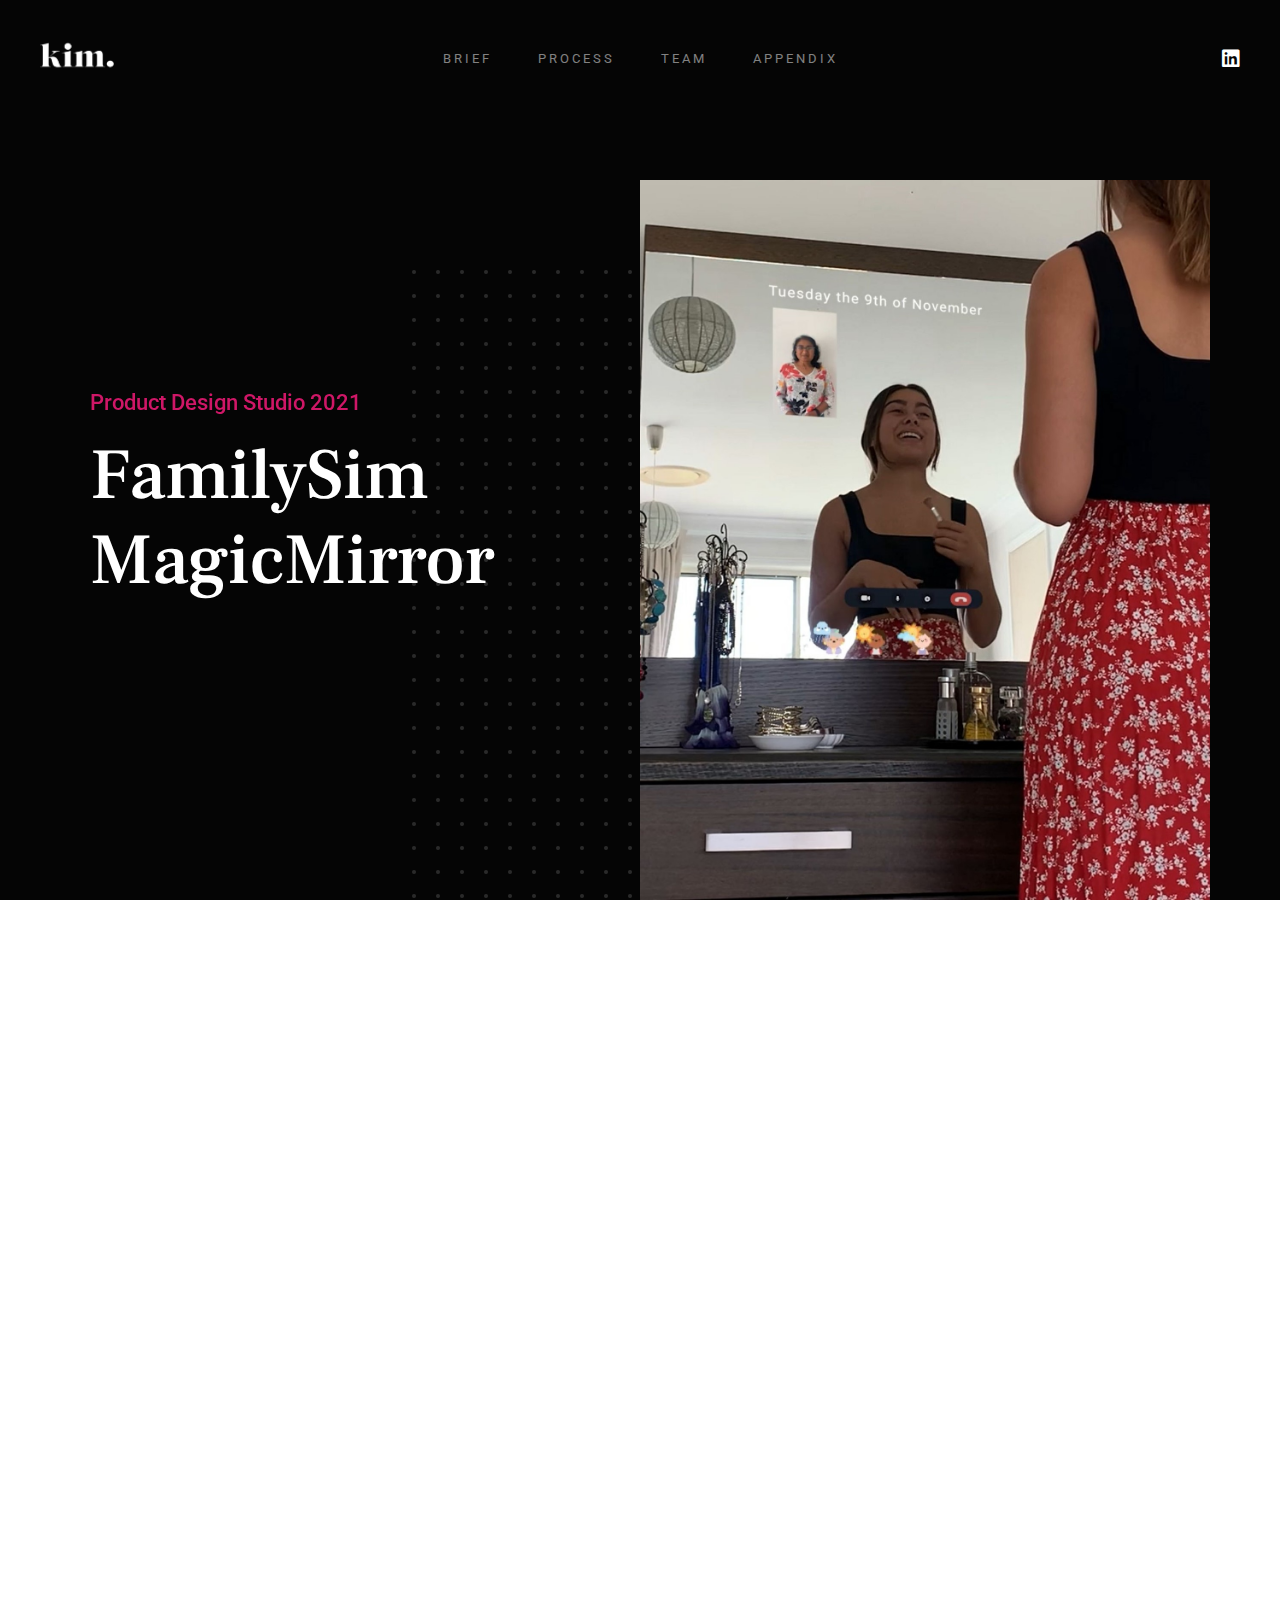
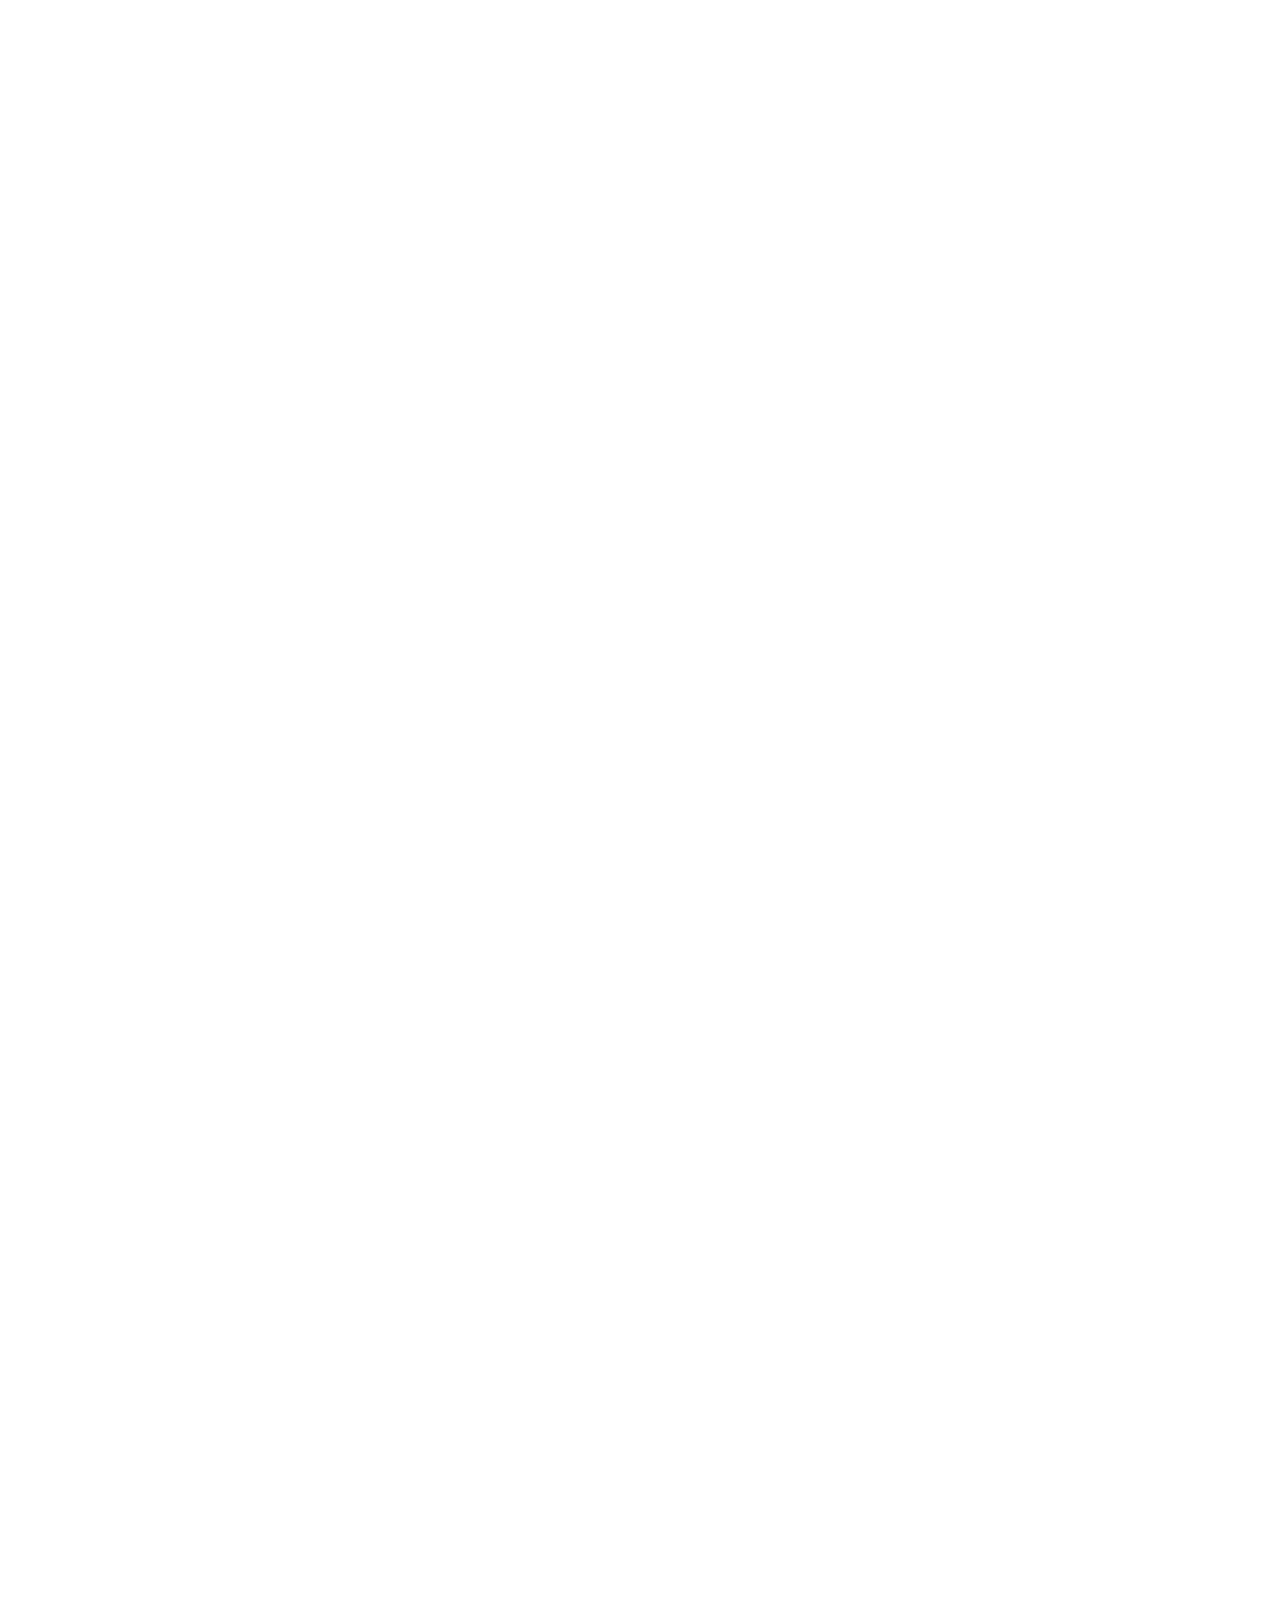
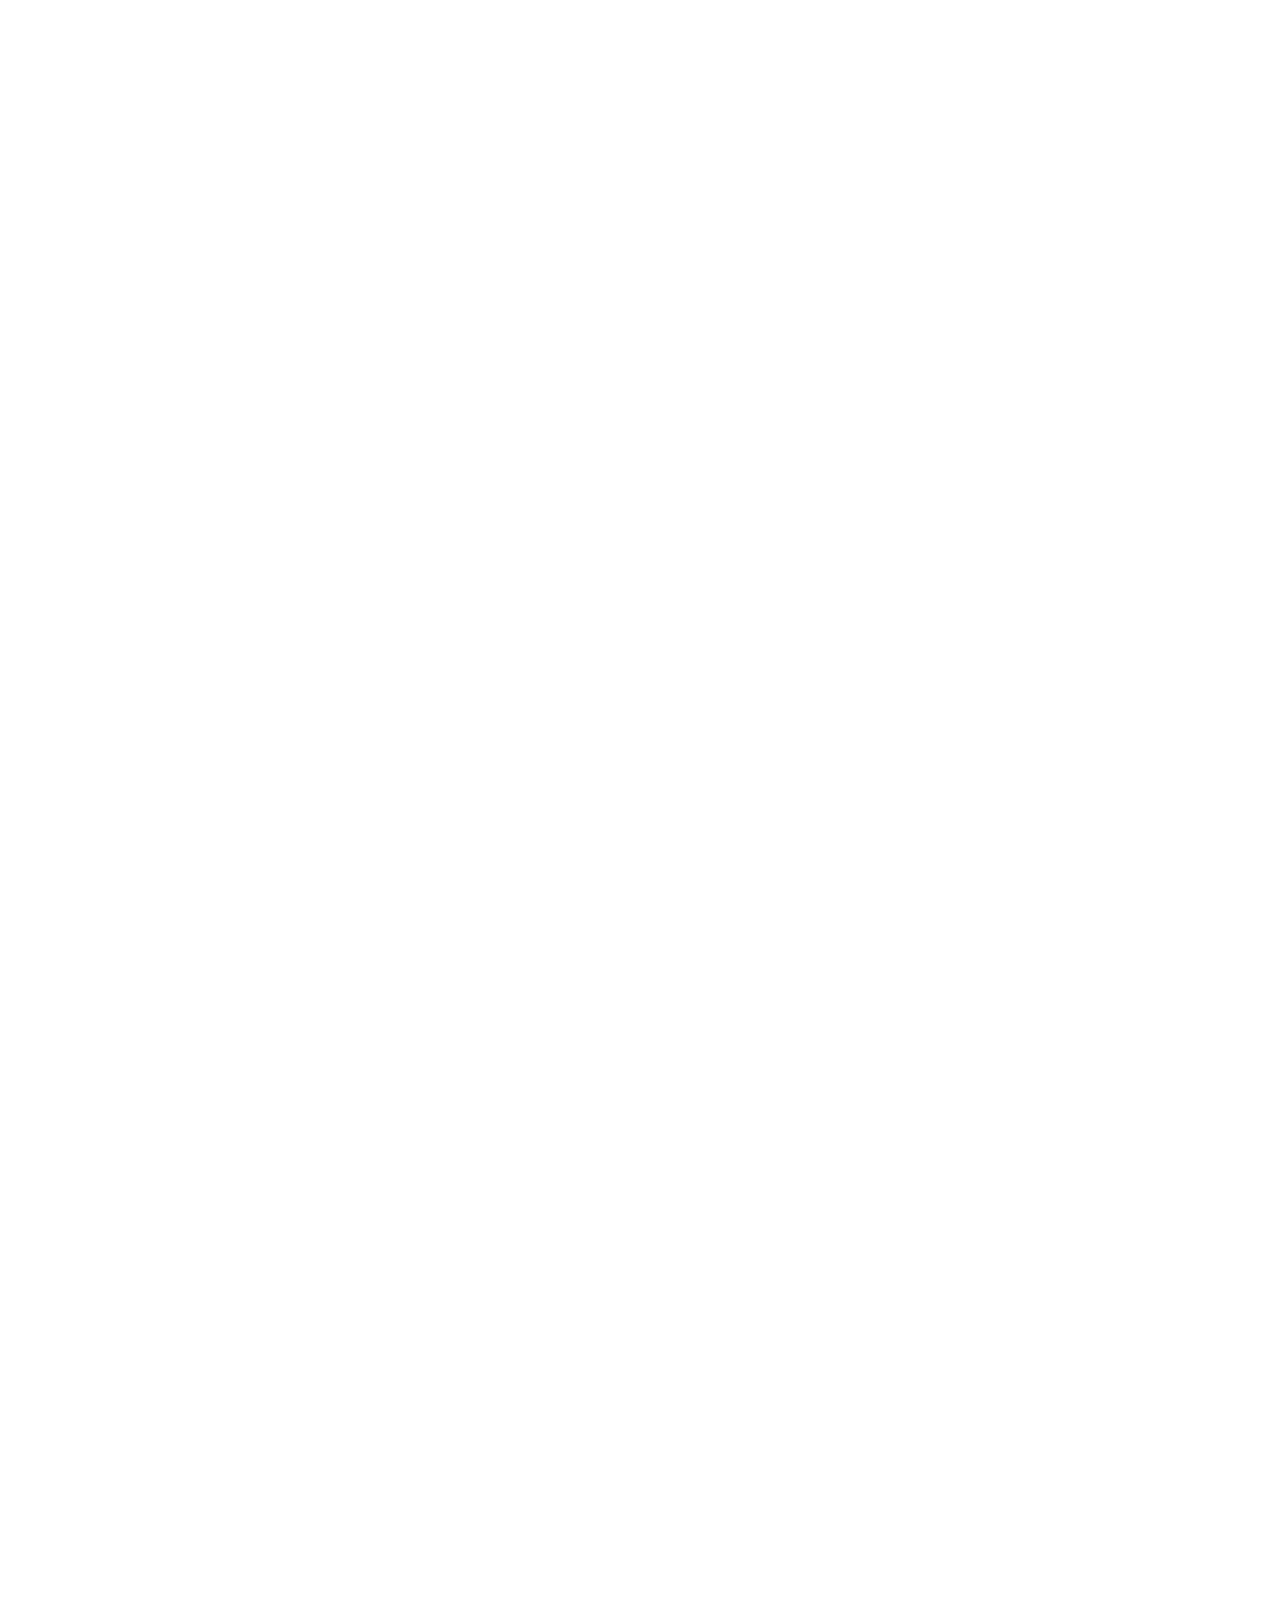
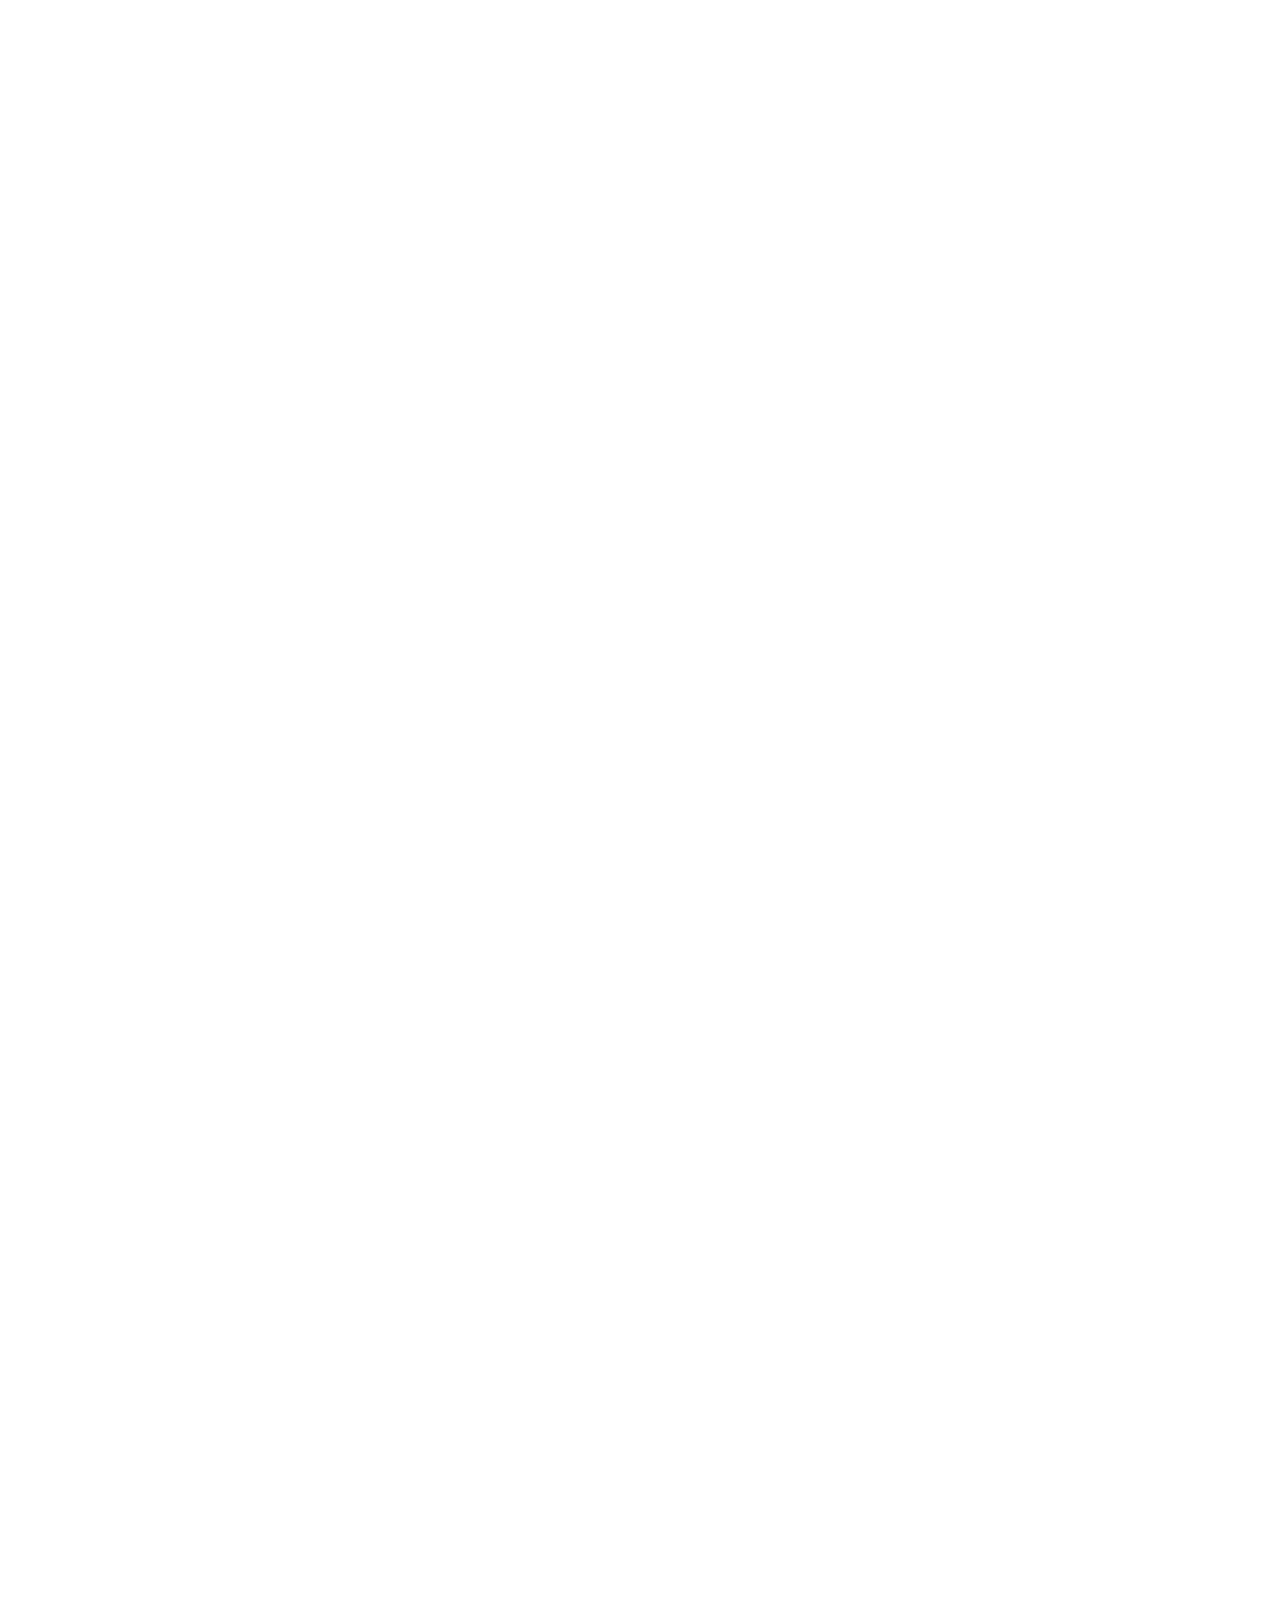
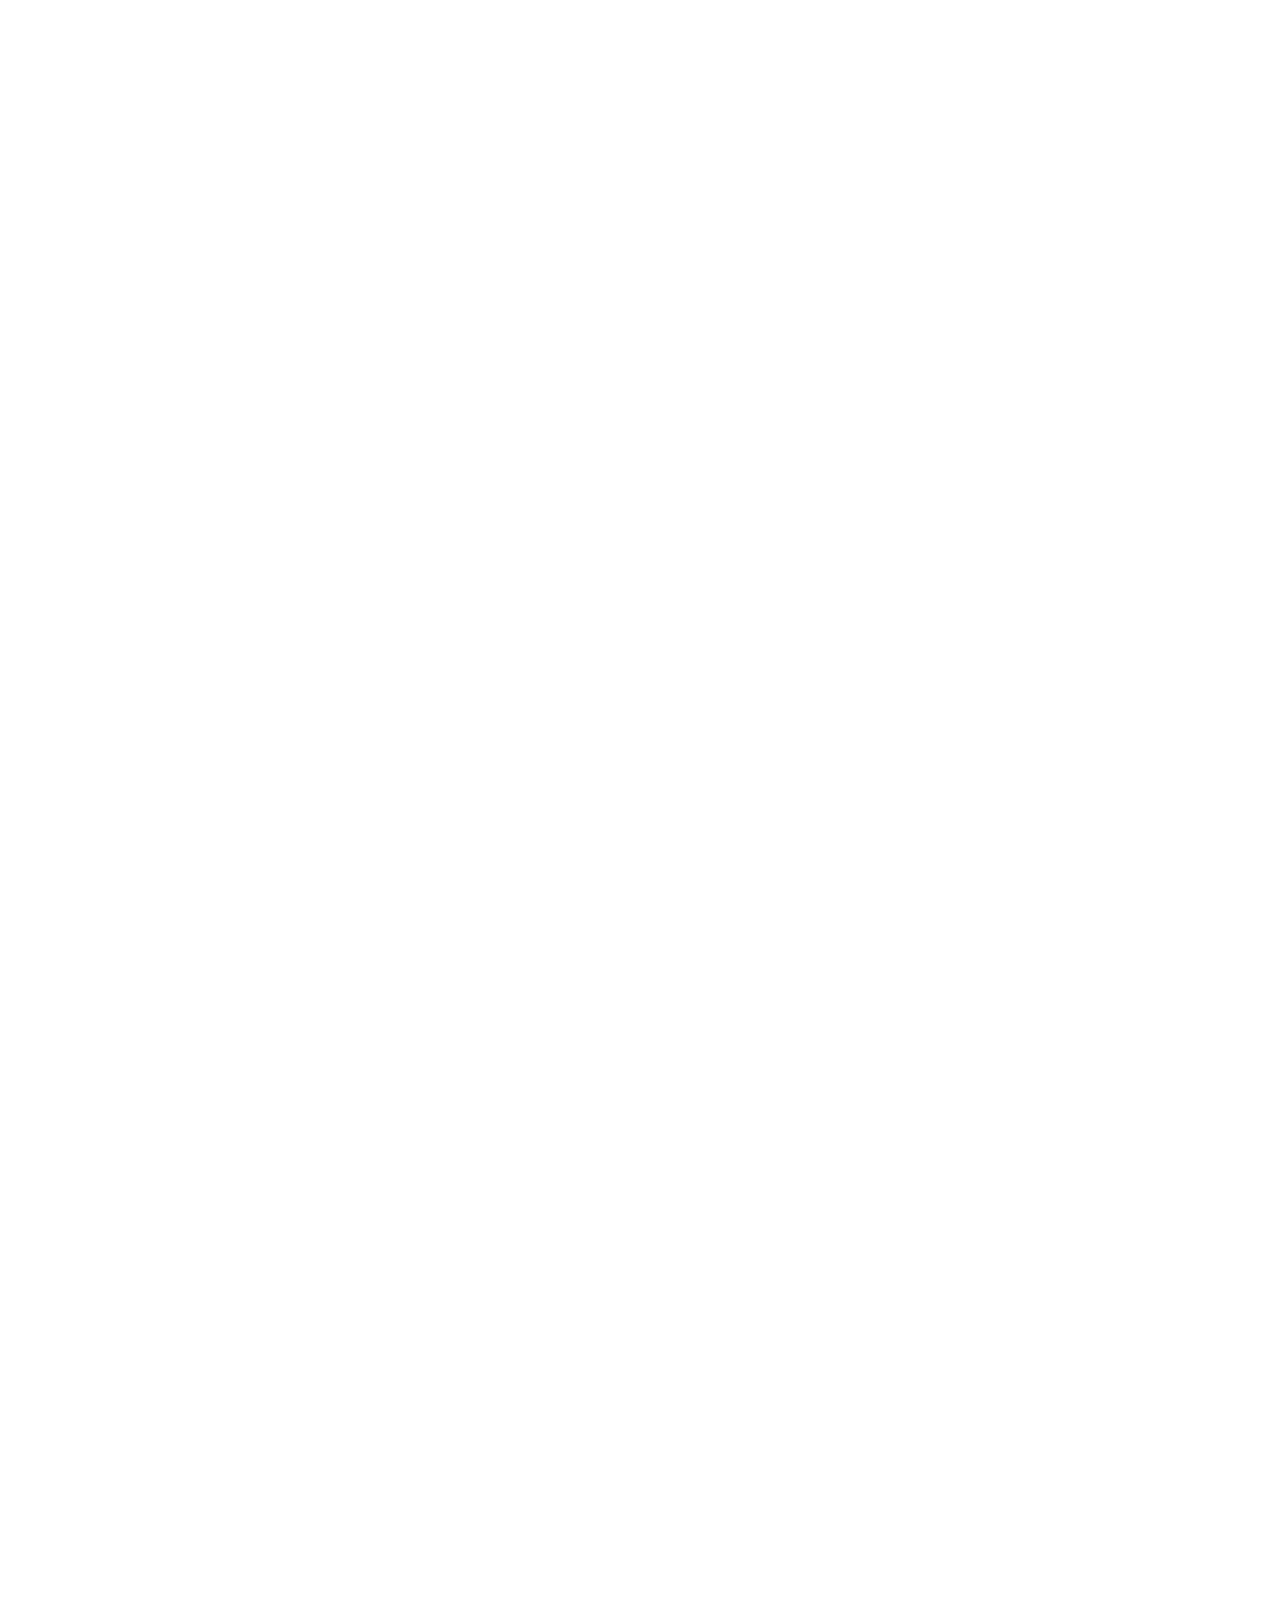
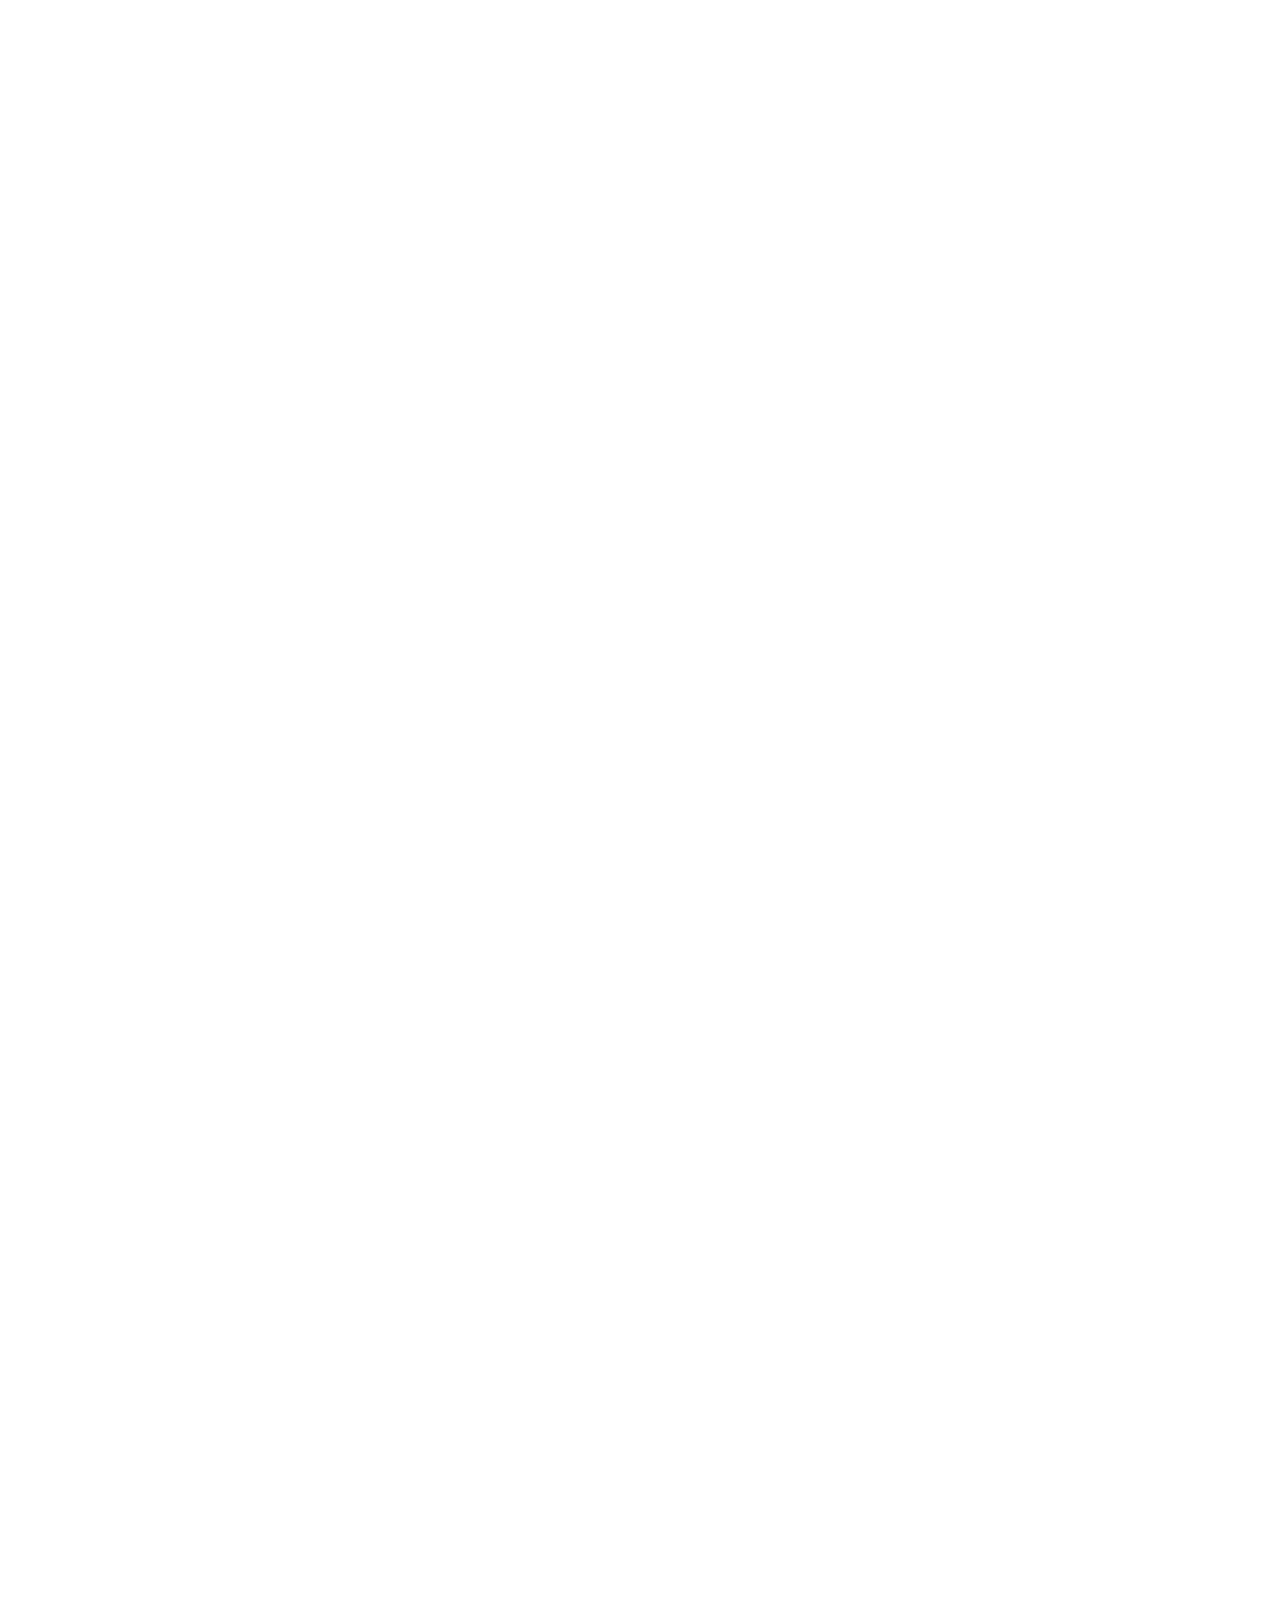
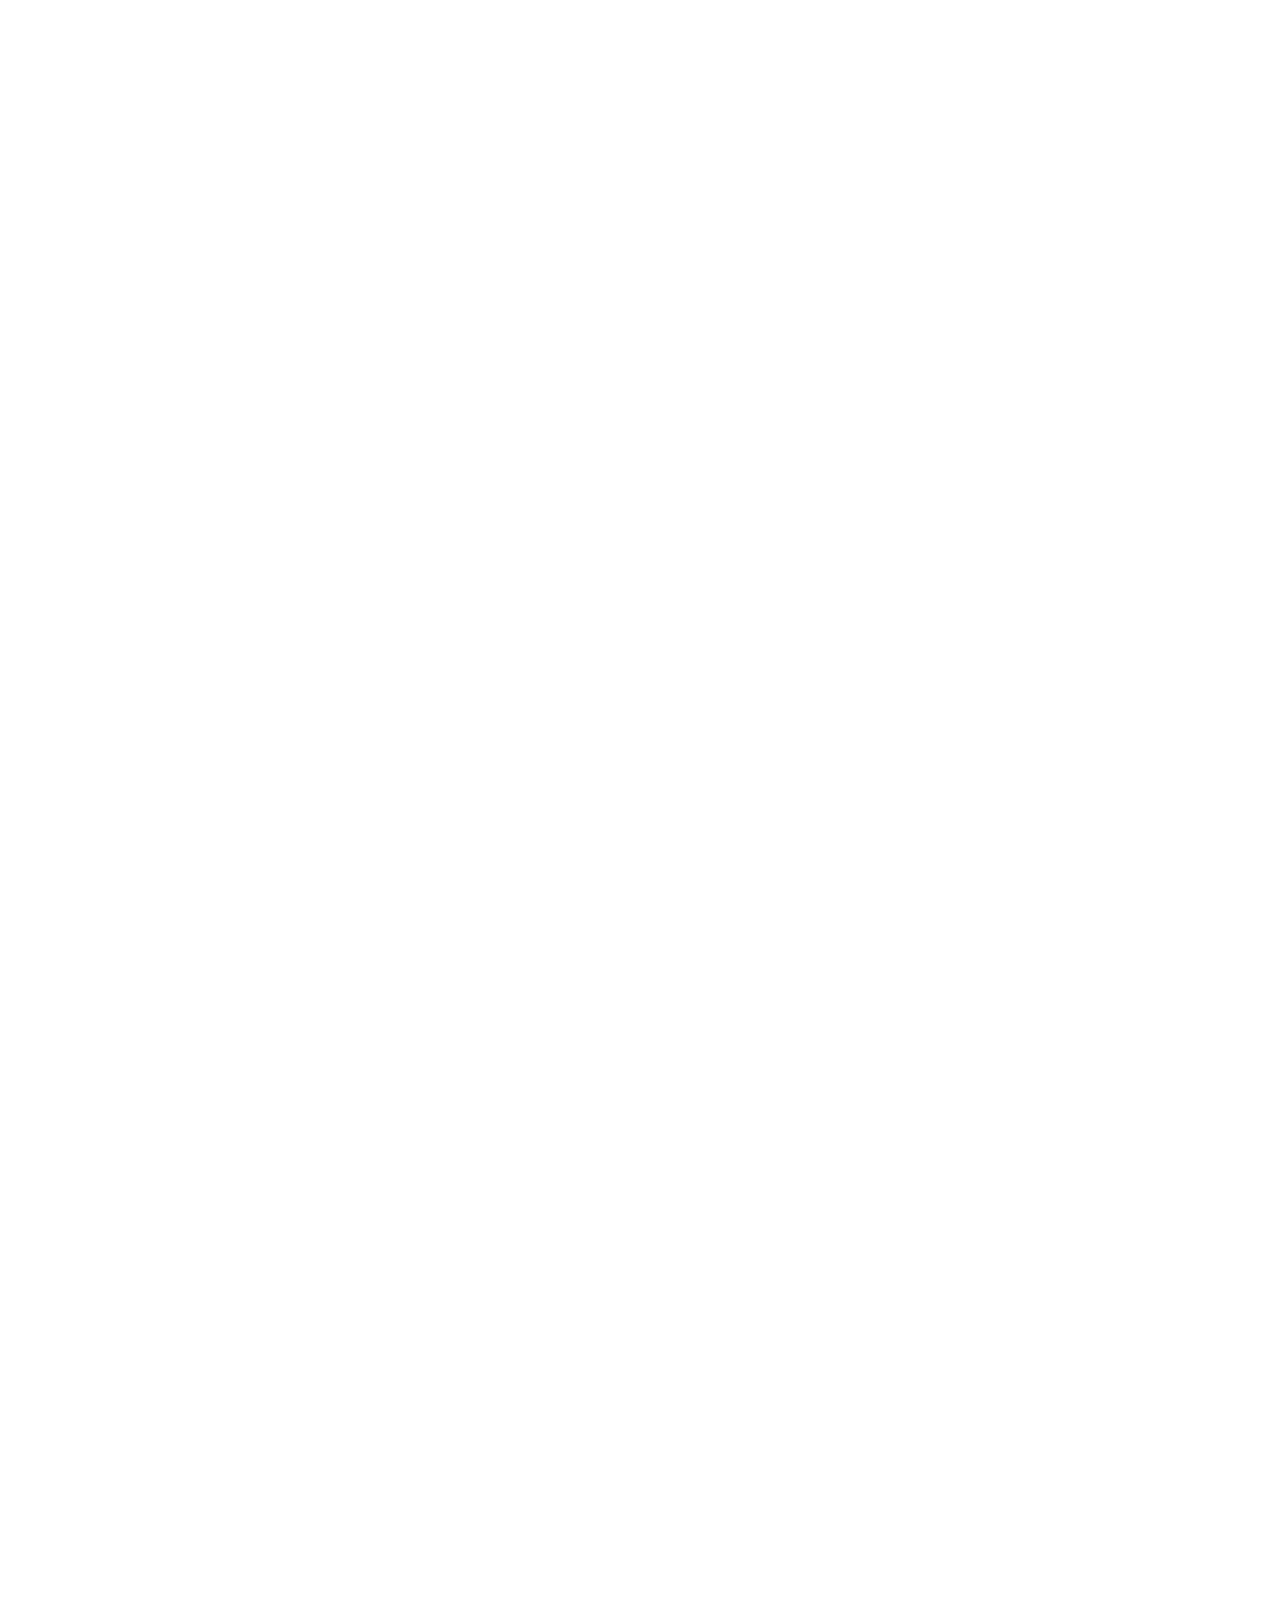
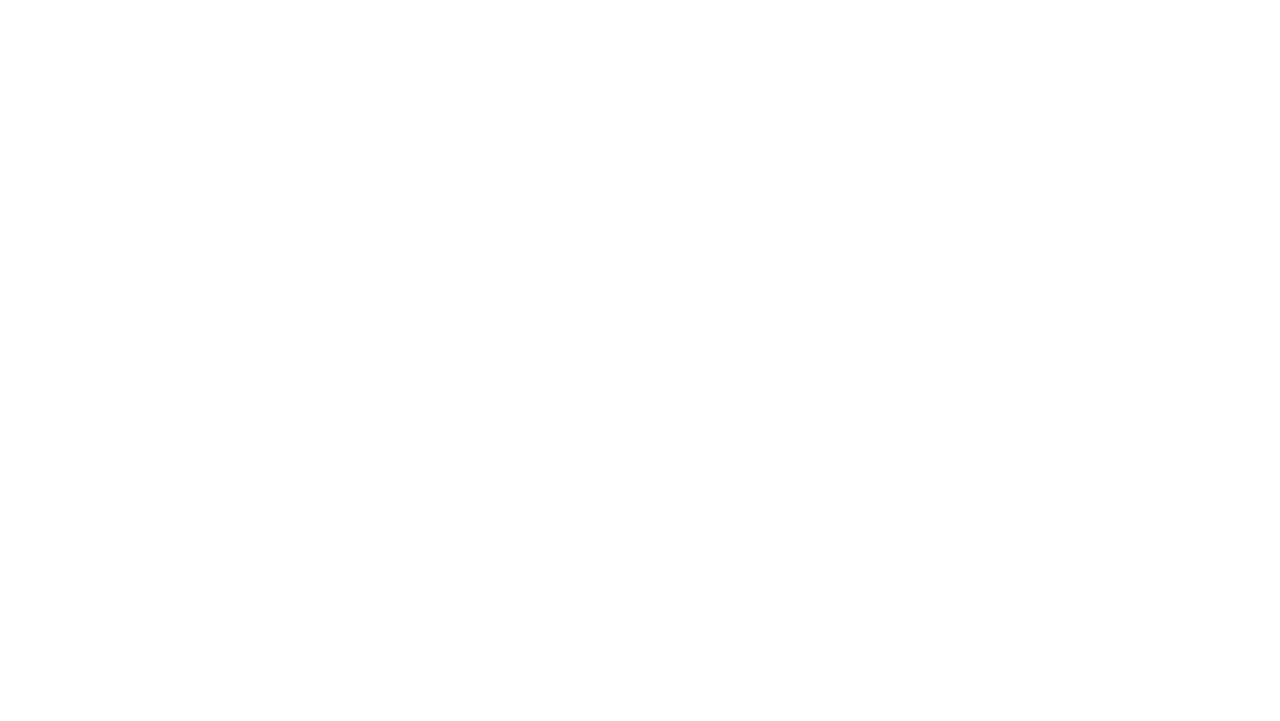
==== commit 35206649: "update" ====
--- a/project1.html
+++ b/project1.html
@@ -263,7 +263,7 @@
                   the scope of the project in our problem definition, ideated from the differently framed problem 
                   definitions, and prototyped and tested our final solution to satisfaction.</p>
                 <p>
-                <img src="9.jpg">
+                <img src="9.png">
               </p>
 
             
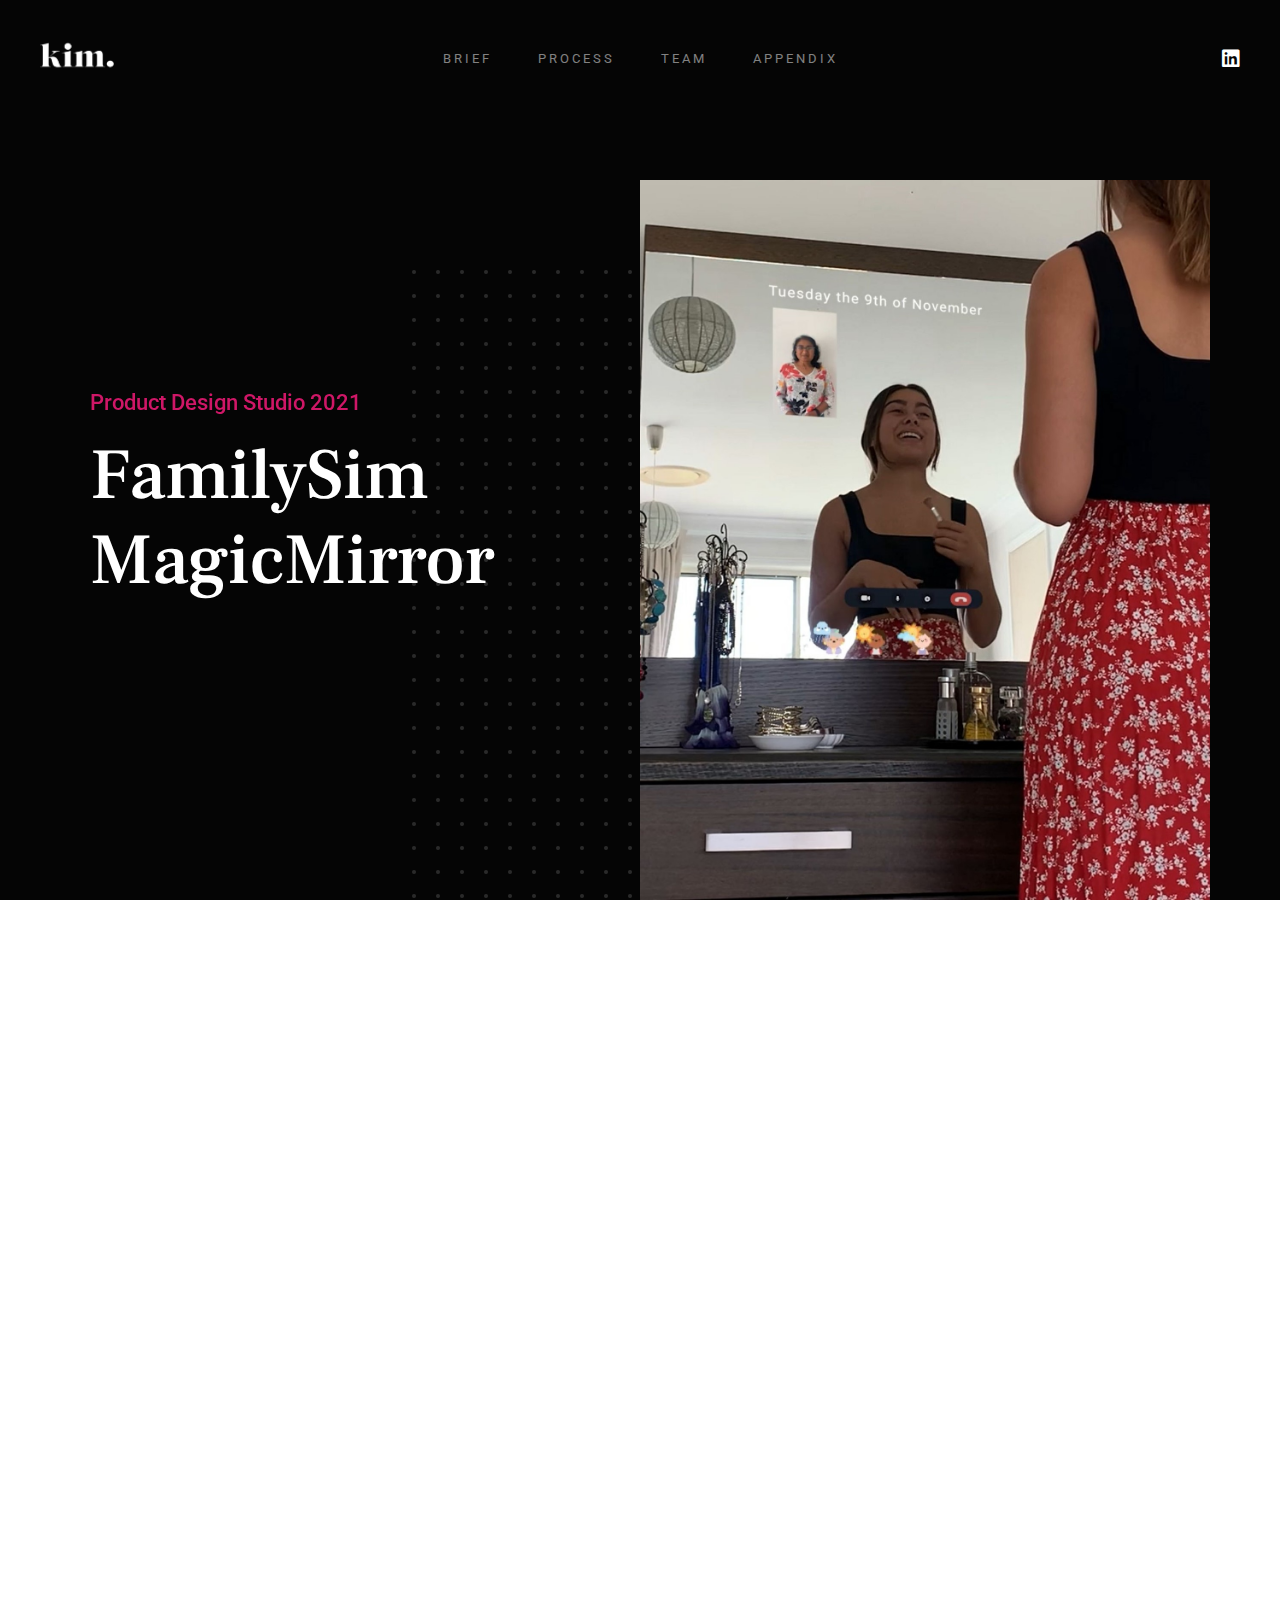
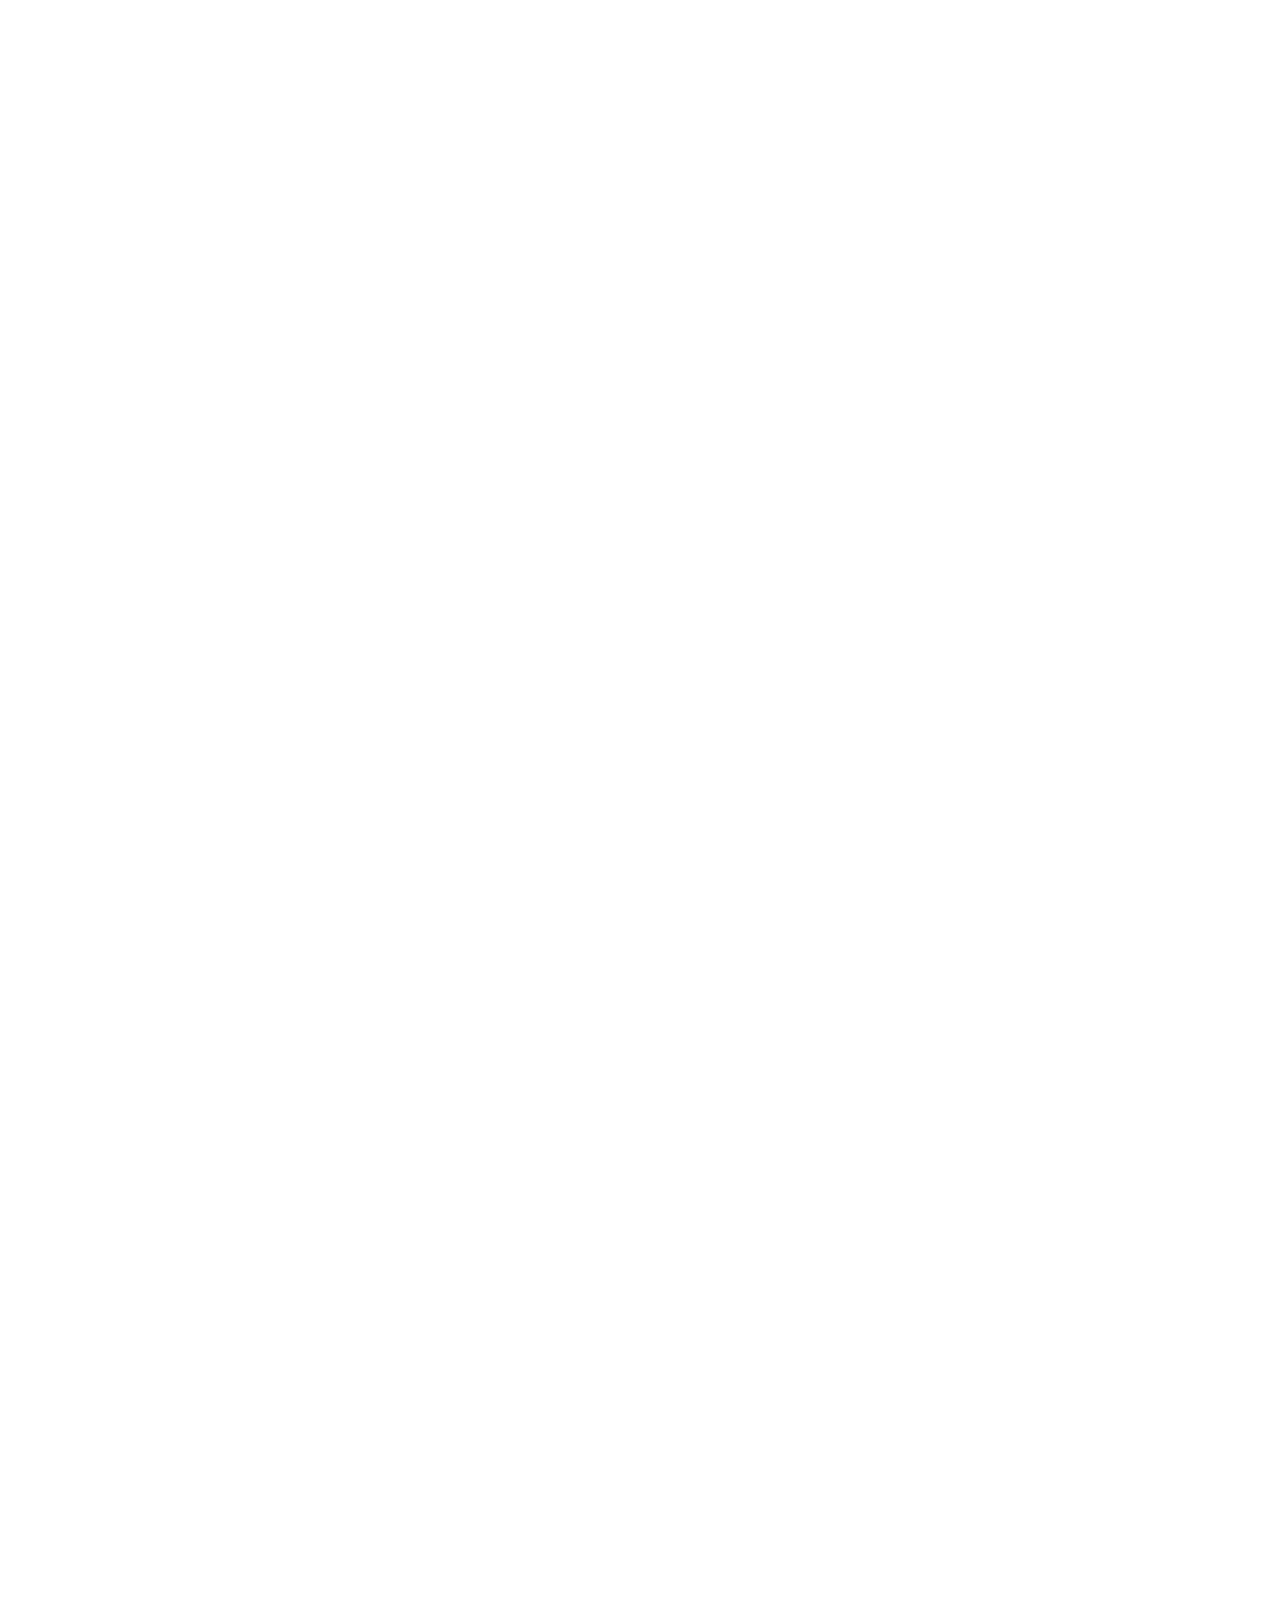
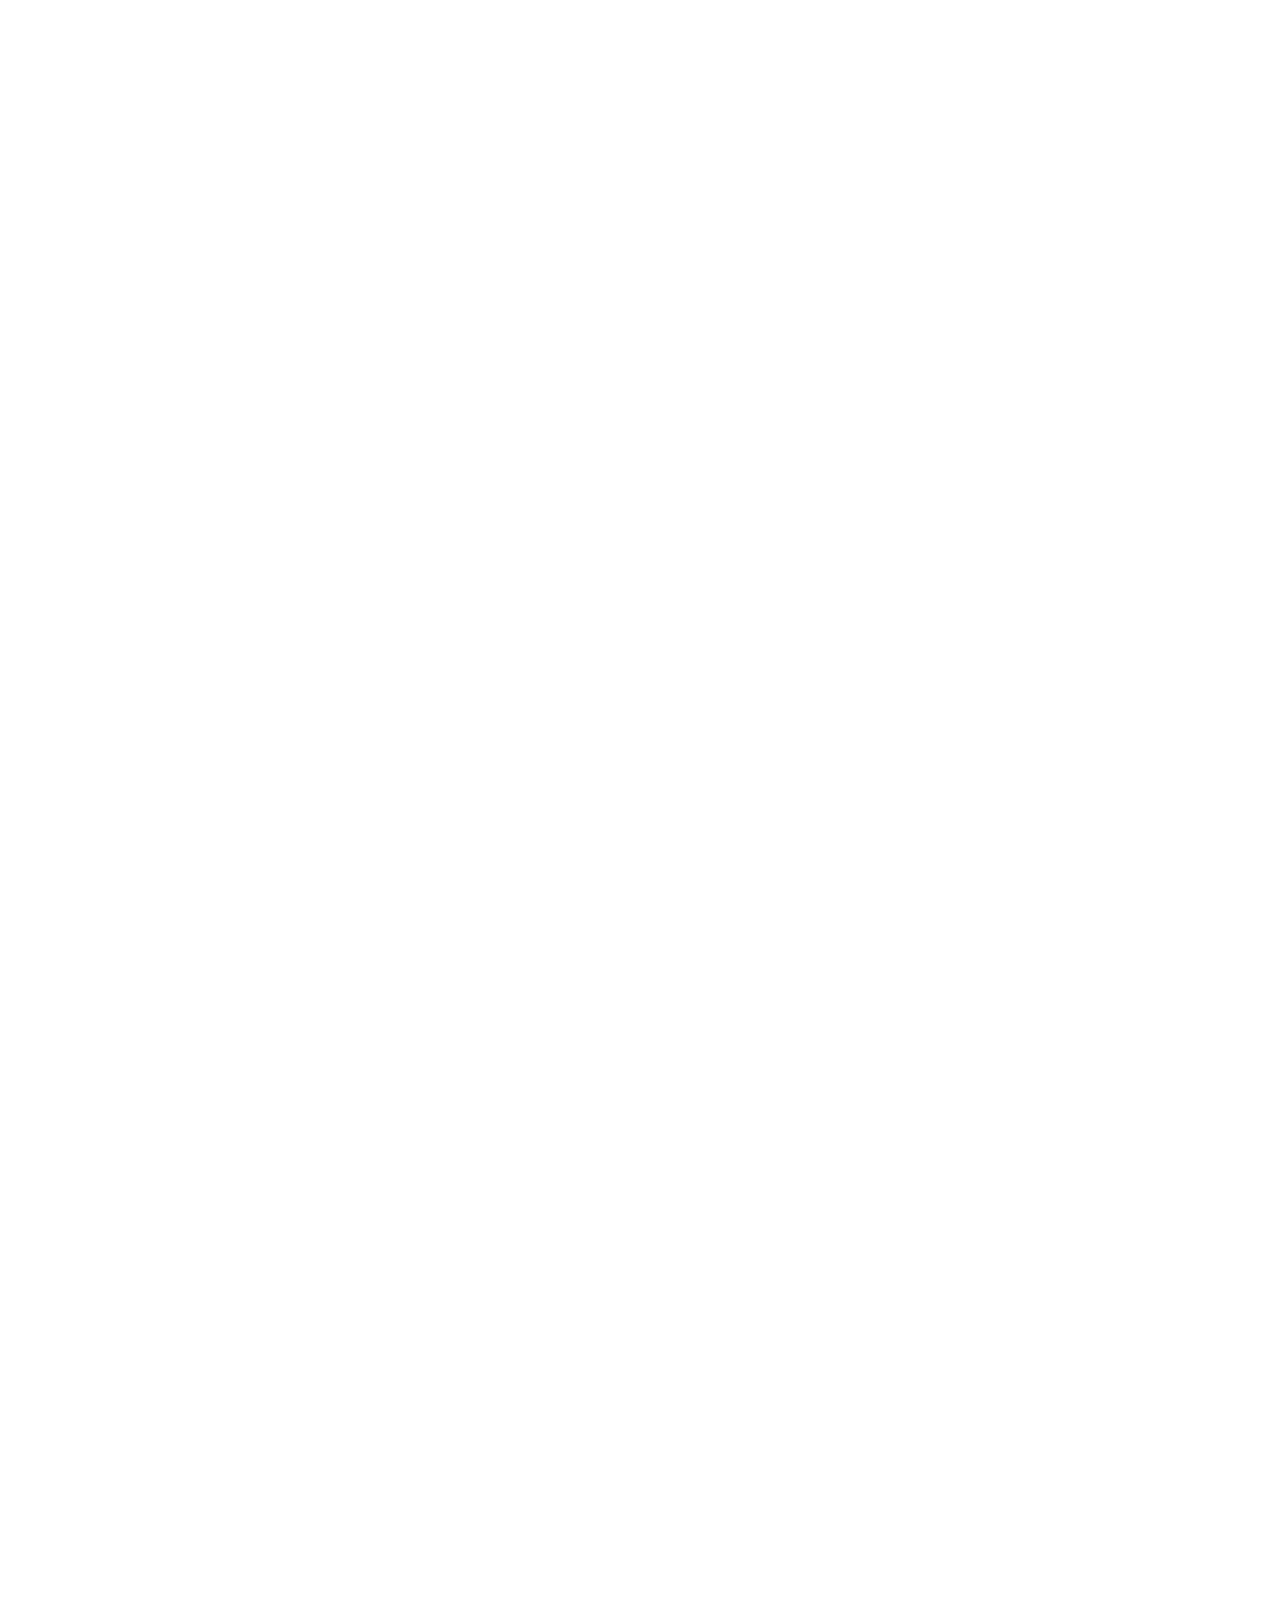
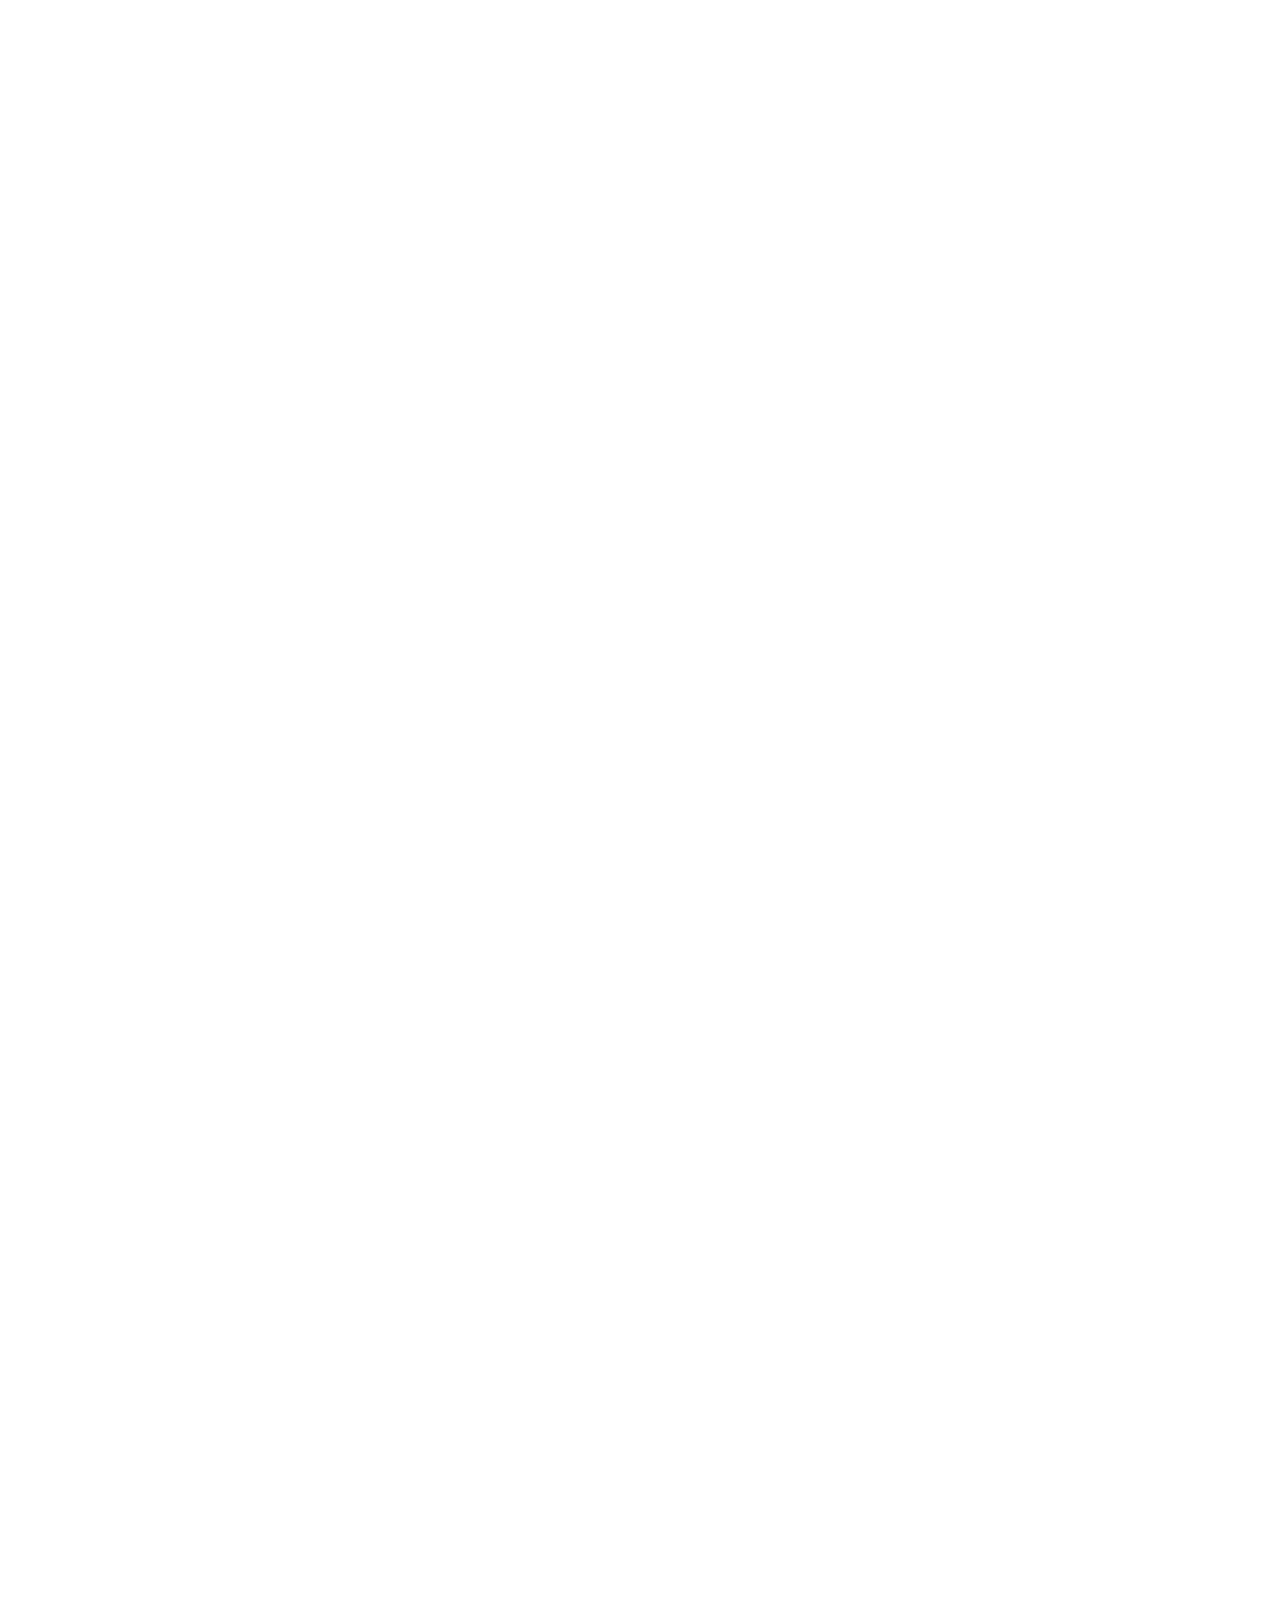
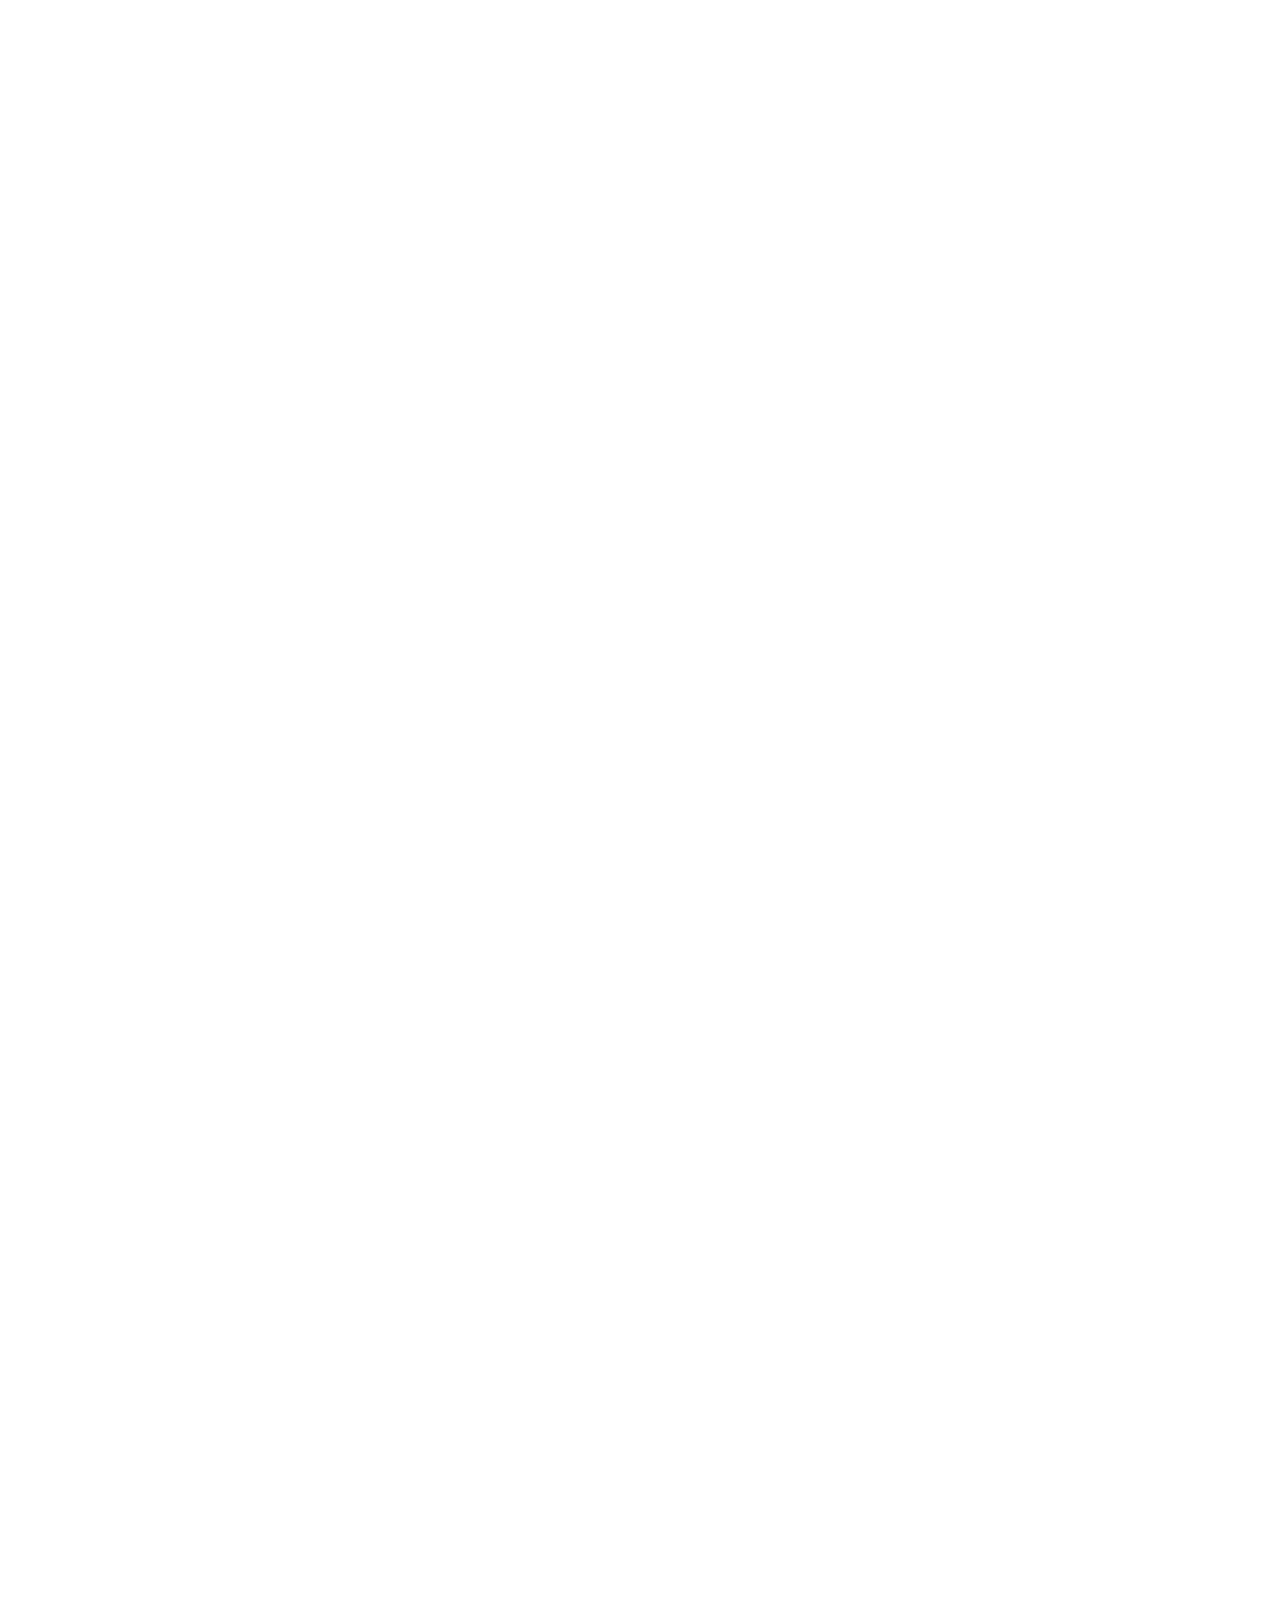
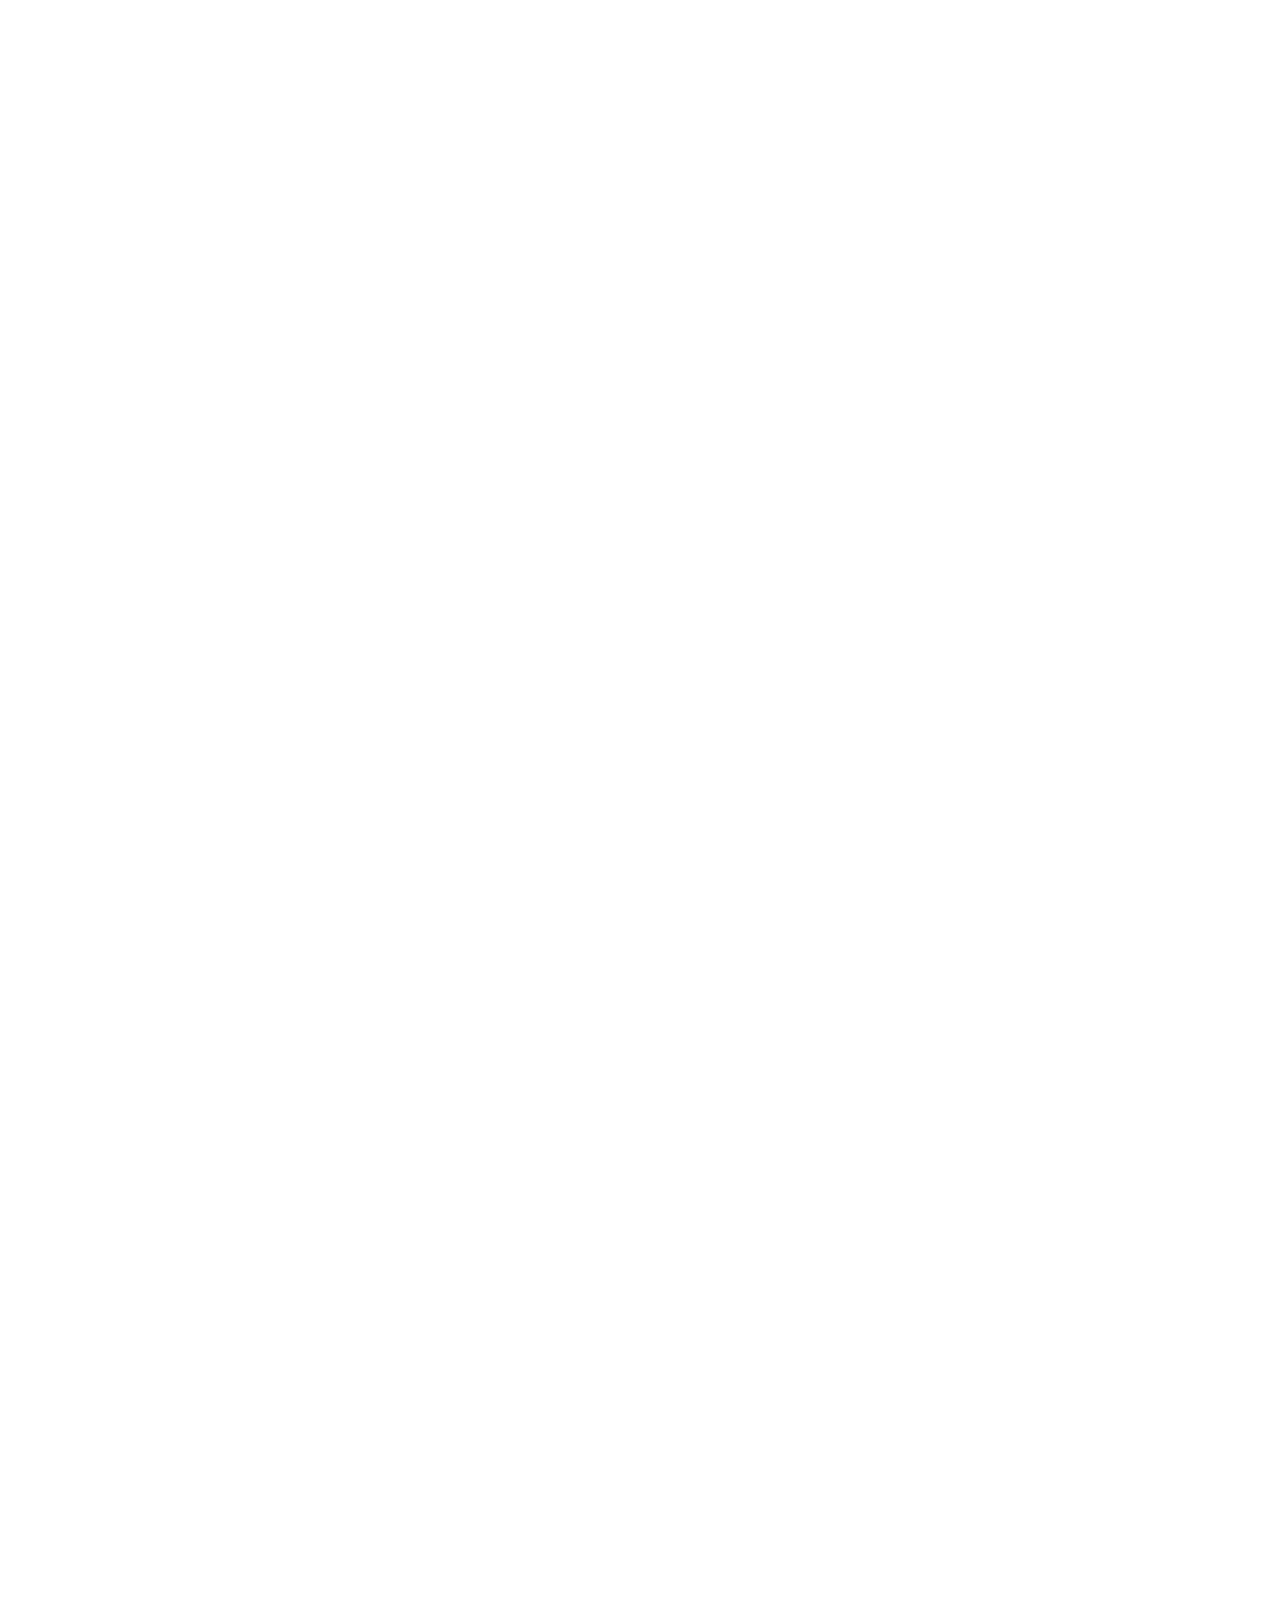
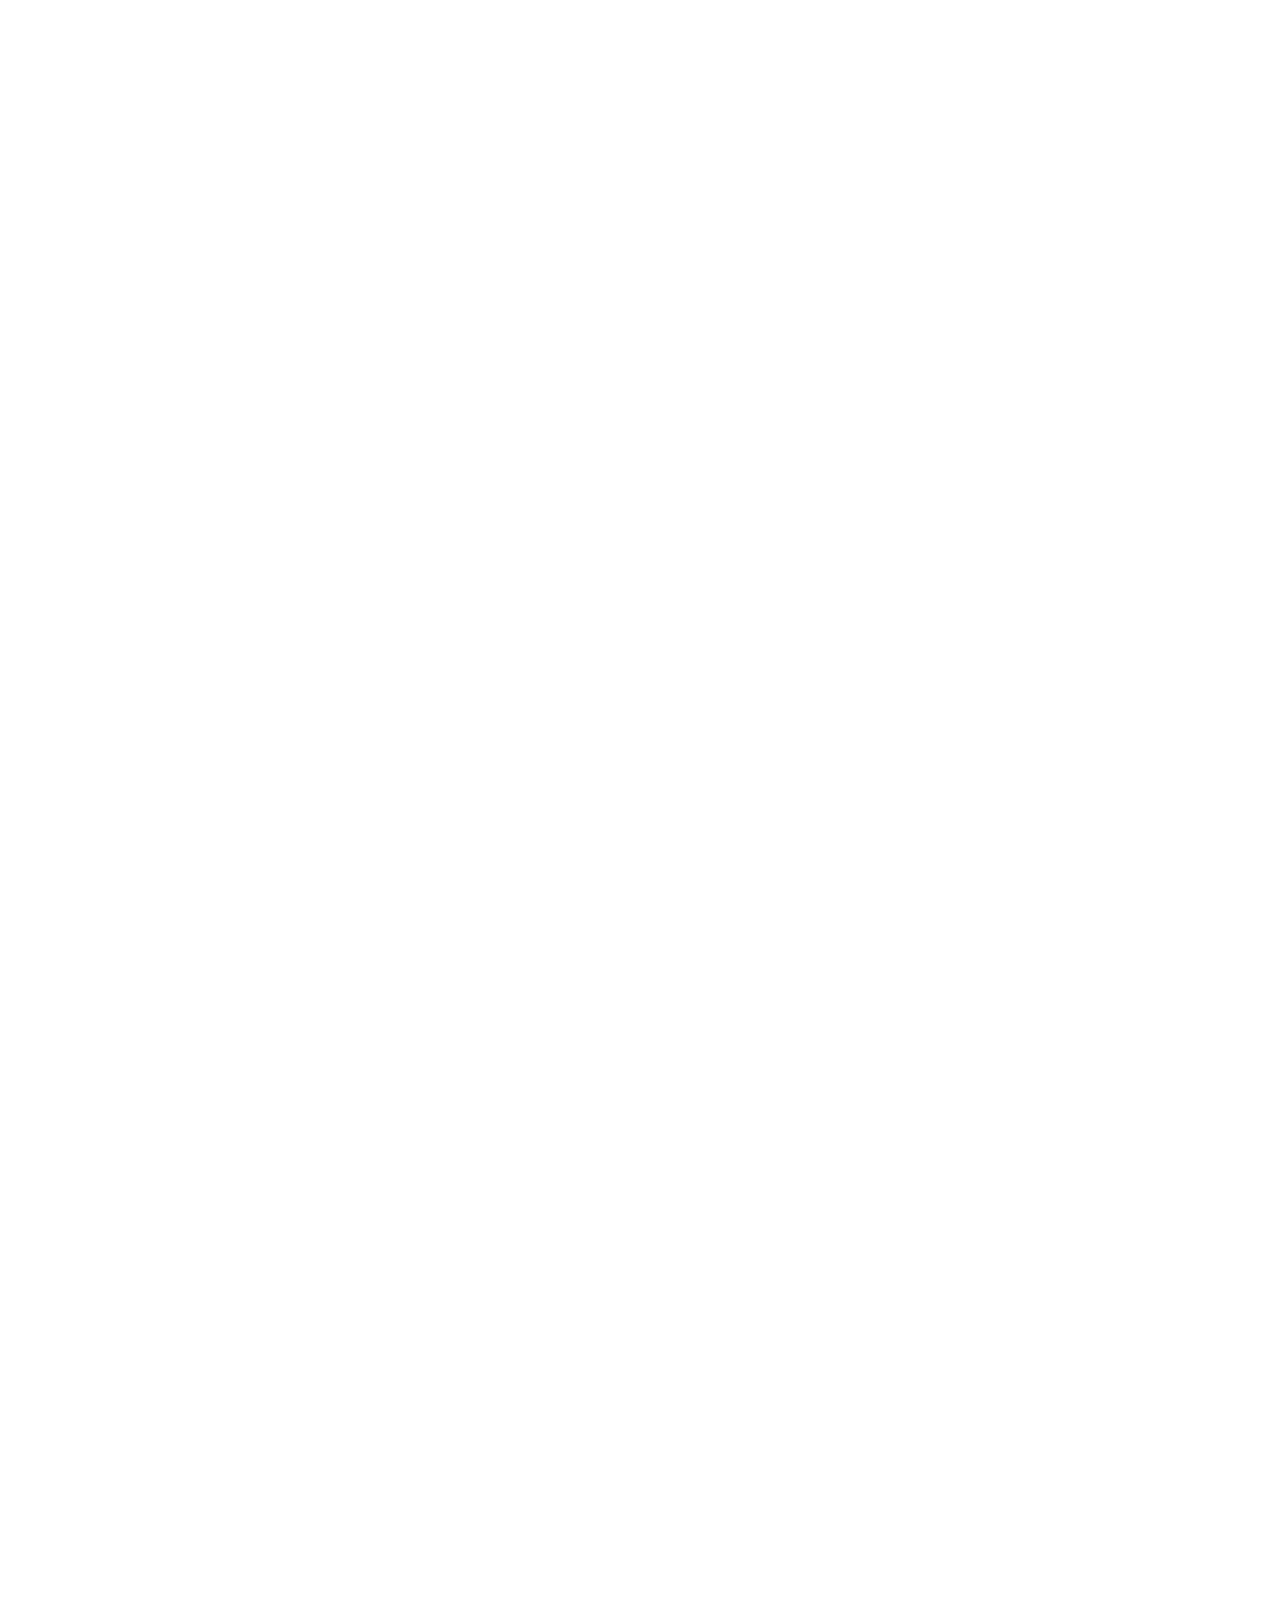
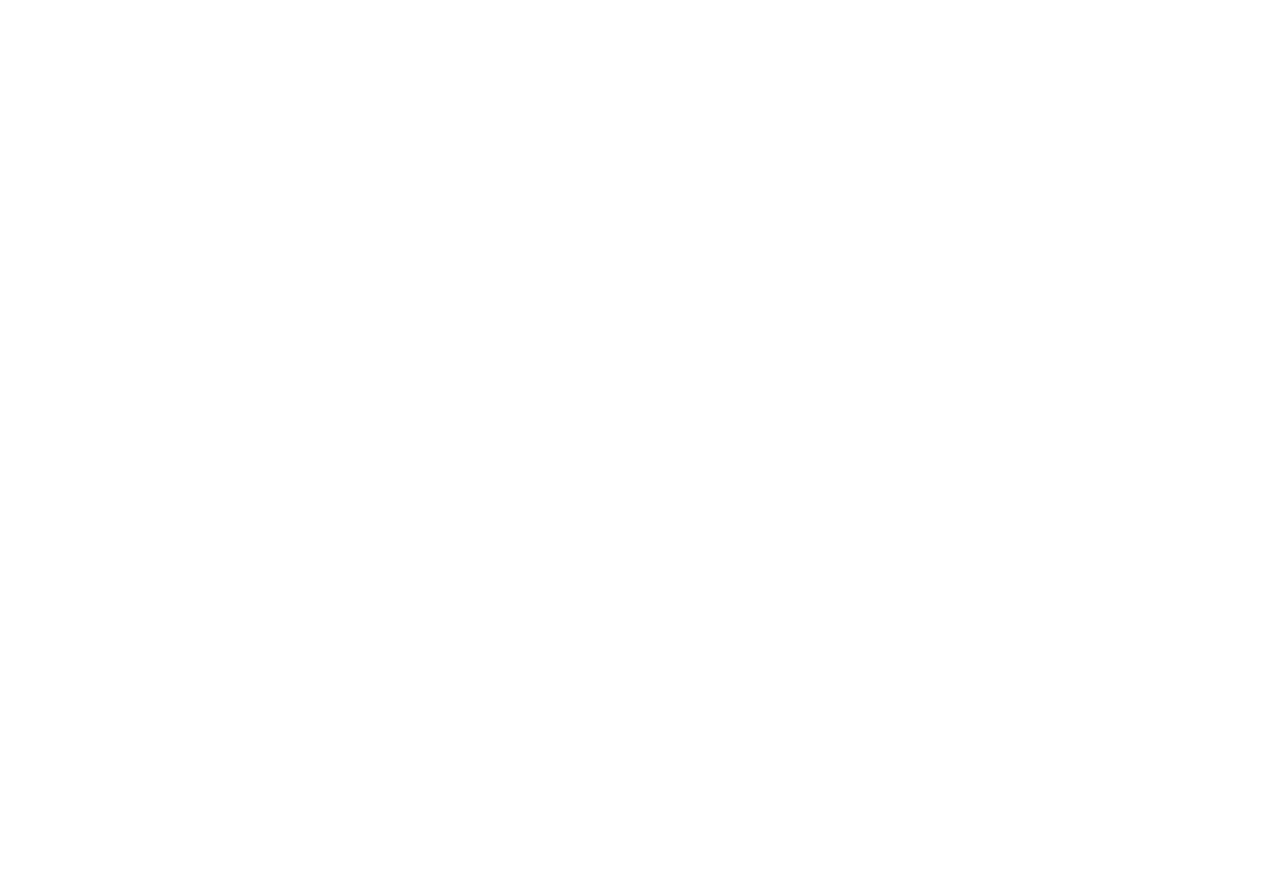
==== commit 4f645bd4: "update" ====
--- a/project1.html
+++ b/project1.html
@@ -239,6 +239,16 @@
                           A user can choose from two different types of messages; a text message and a voice message, to send 
                           to their connected user. 
                           </p>
+                          <ul>
+                            <li><strong>Voice Messaging</strong>
+                            </br>Operating the voice message section is very similar to operating applications such as Voice Memos. They simply:
+                          </br> <ol>
+                            <li>Press the mic button to record</li>
+                            <li>Press the green button to send the message</li>
+                            <li>View message success popup</li>
+                          </ol>
+                            </li>
+                          </ul>
         <!-- 
                           <p>
                           Maxime enim provident ipsum reprehenderit tenetur. Et cupiditate 
--- a/css/main.css
+++ b/css/main.css
@@ -1944,6 +1944,7 @@
   background-repeat: no-repeat;
   background-position: top center;
   background-image: url("../images/DSC06999.JPG");
+  cursor: url(../tiara.png), auto;
   background-size: cover;
   position: absolute;
   top: 20%;
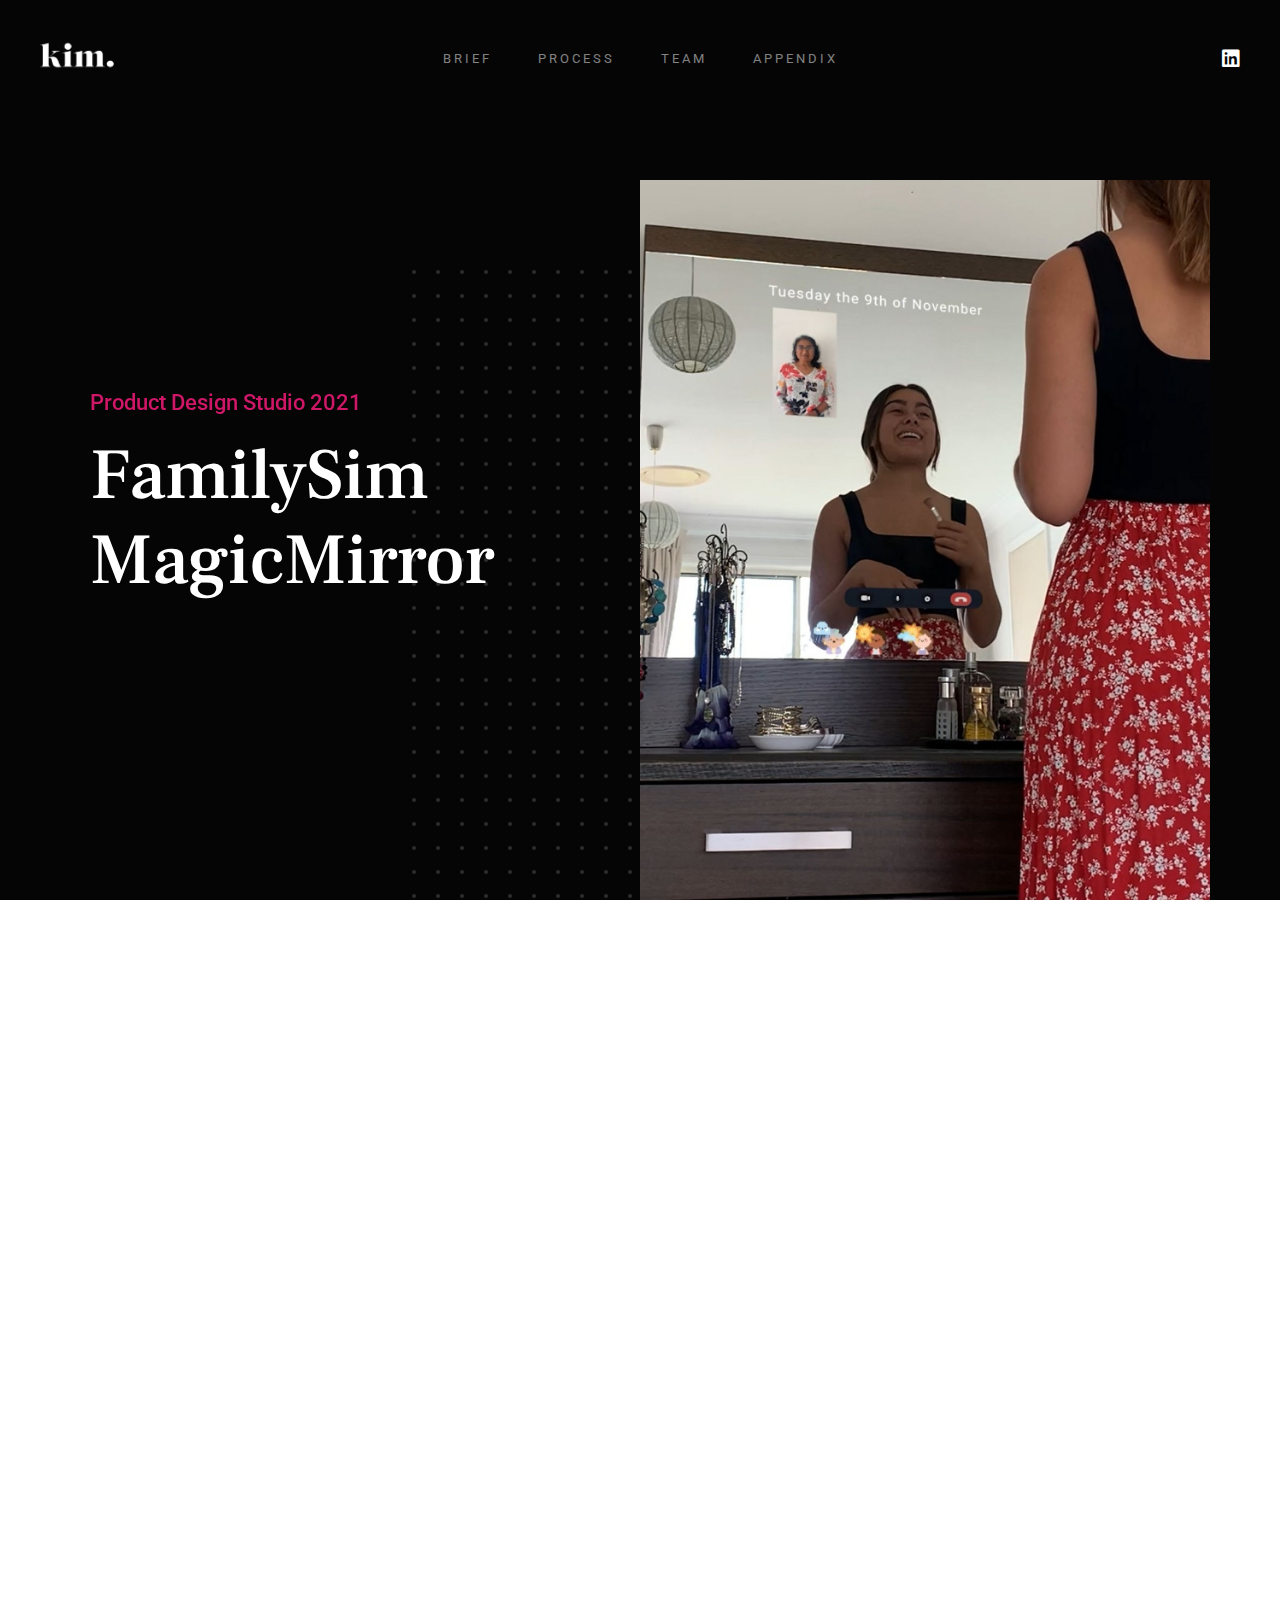
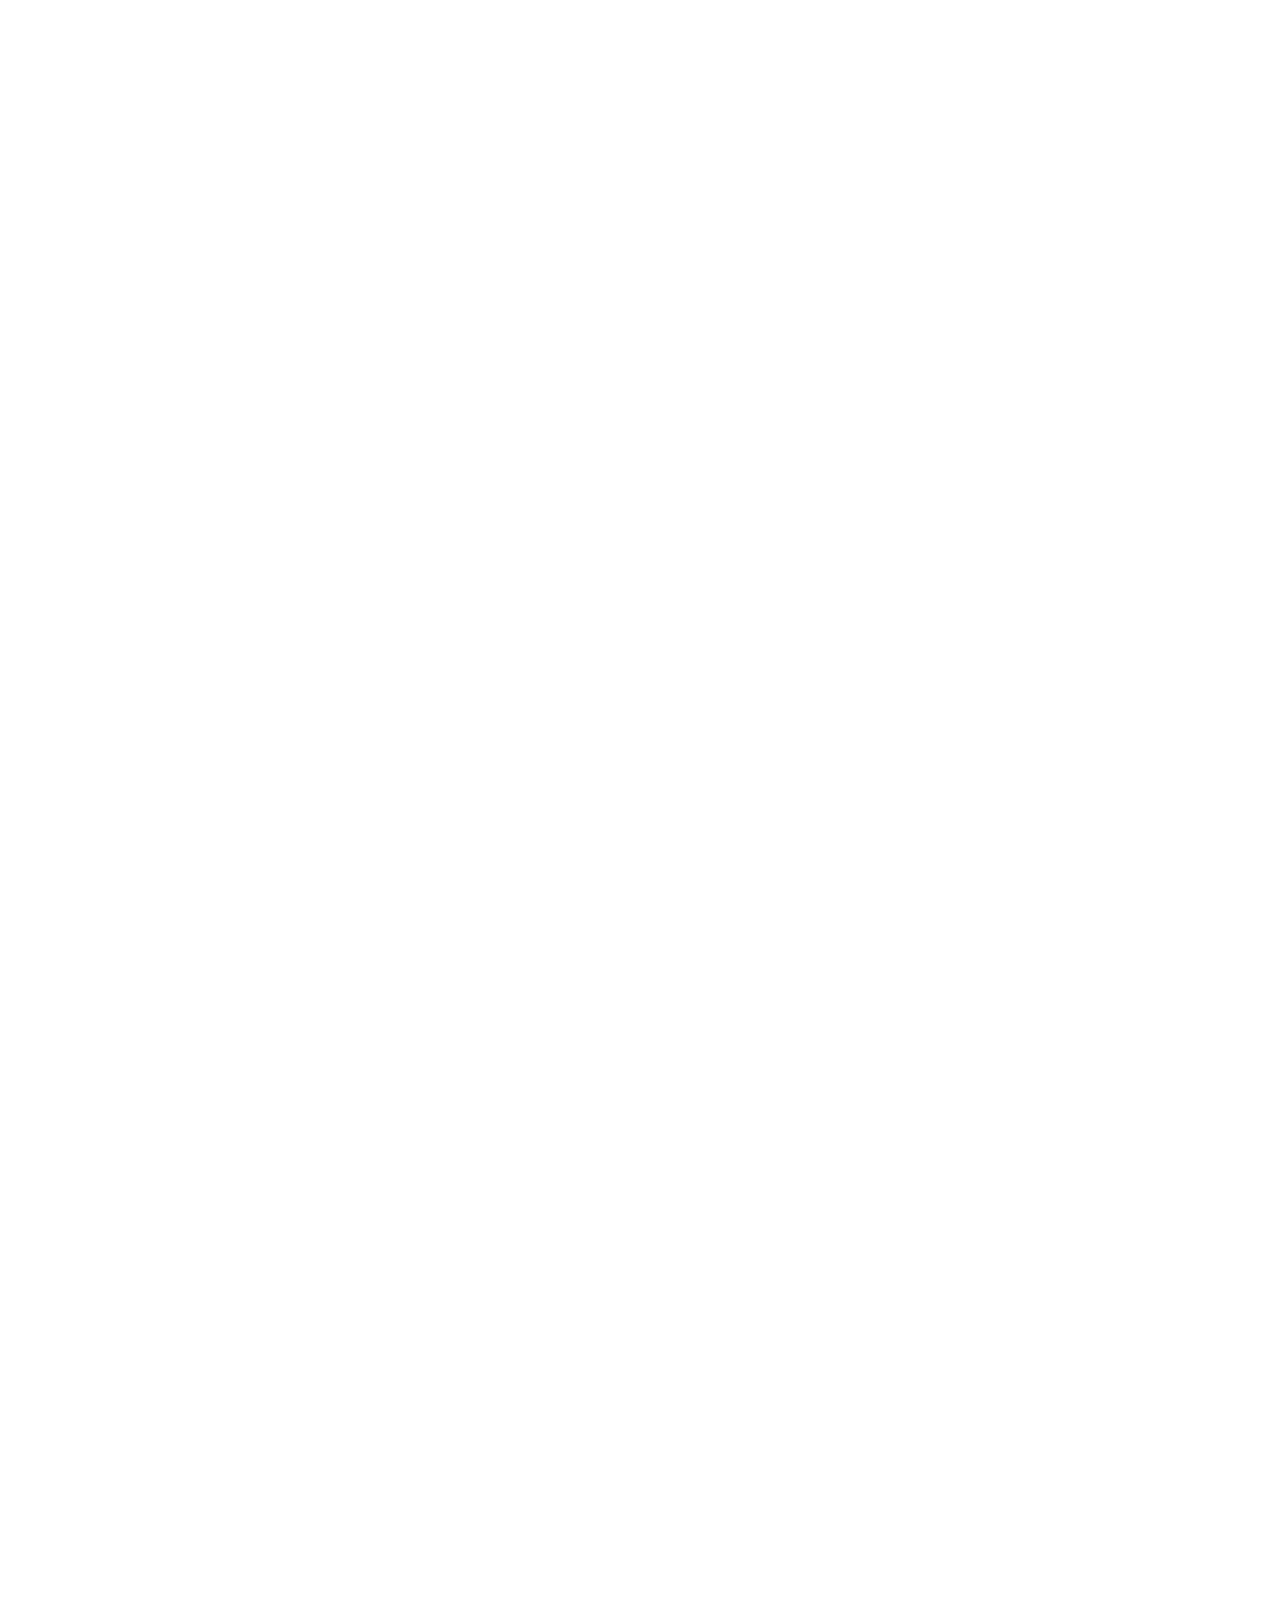
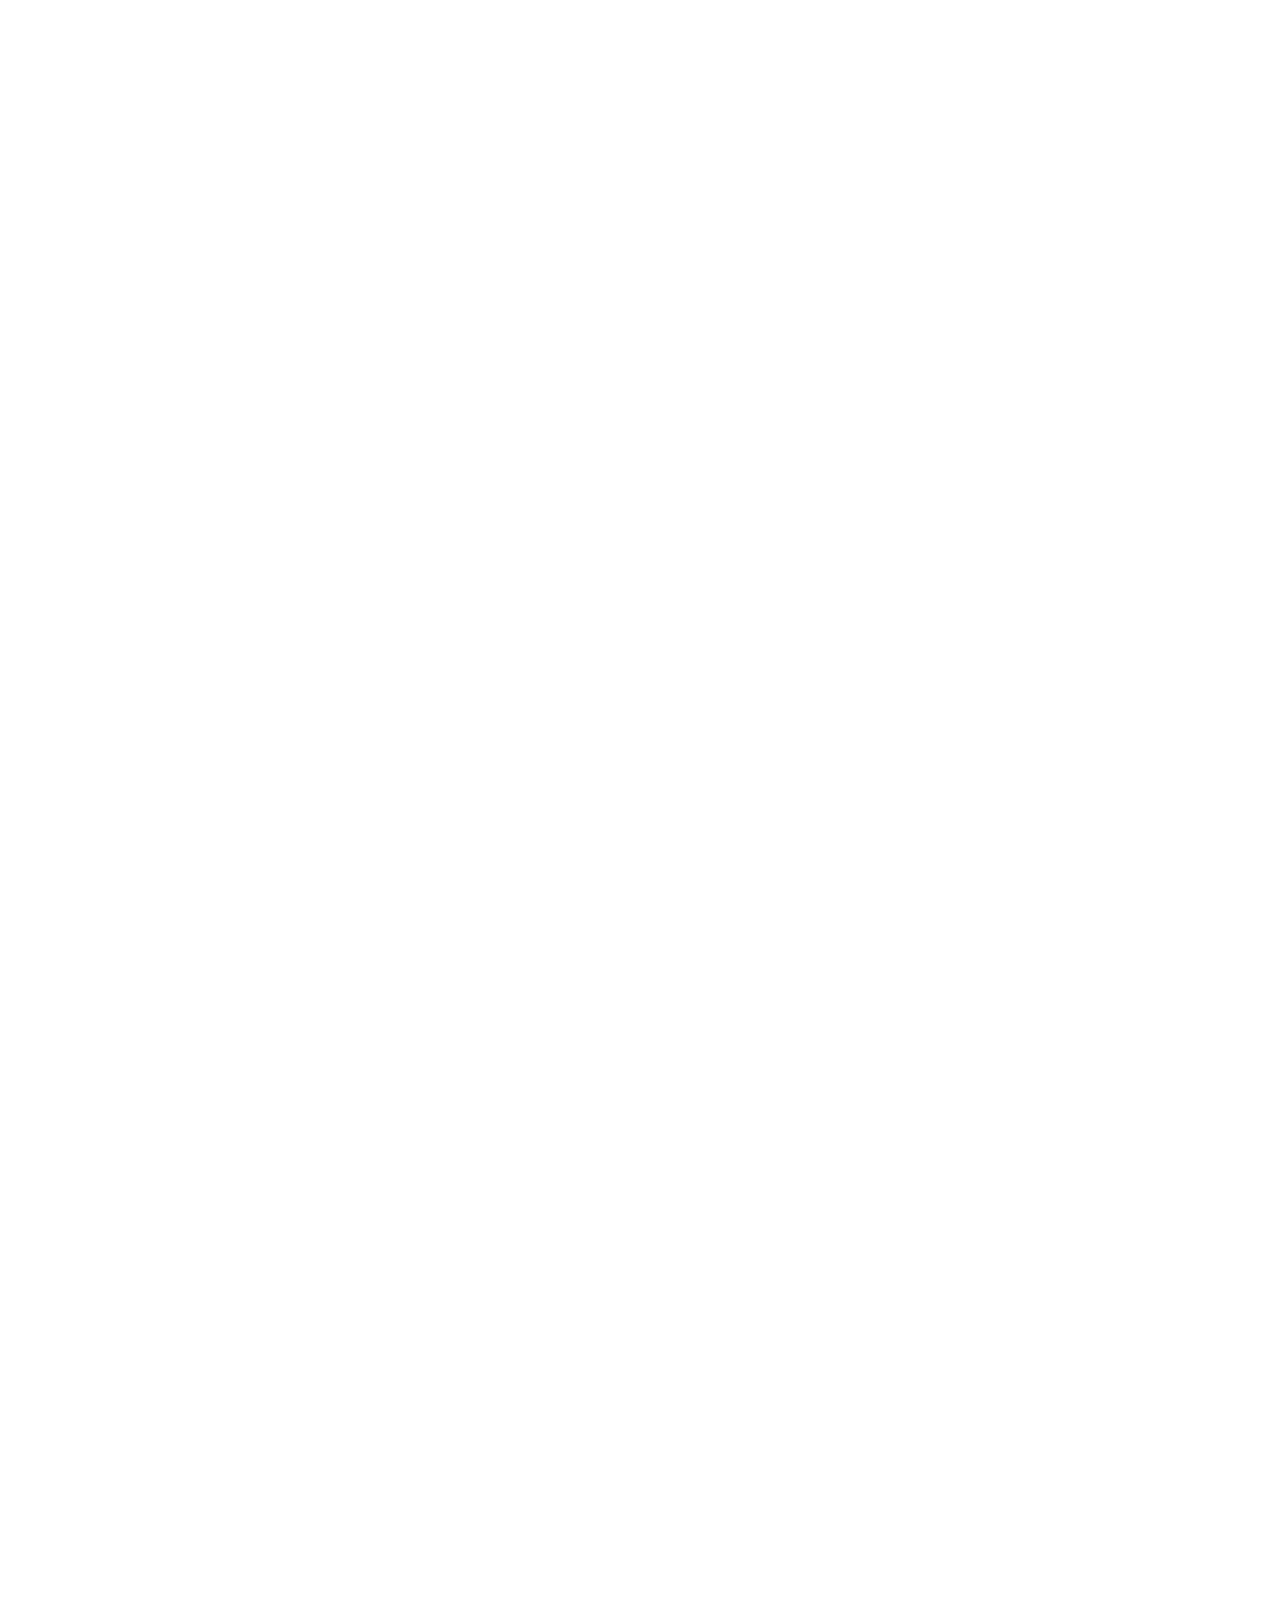
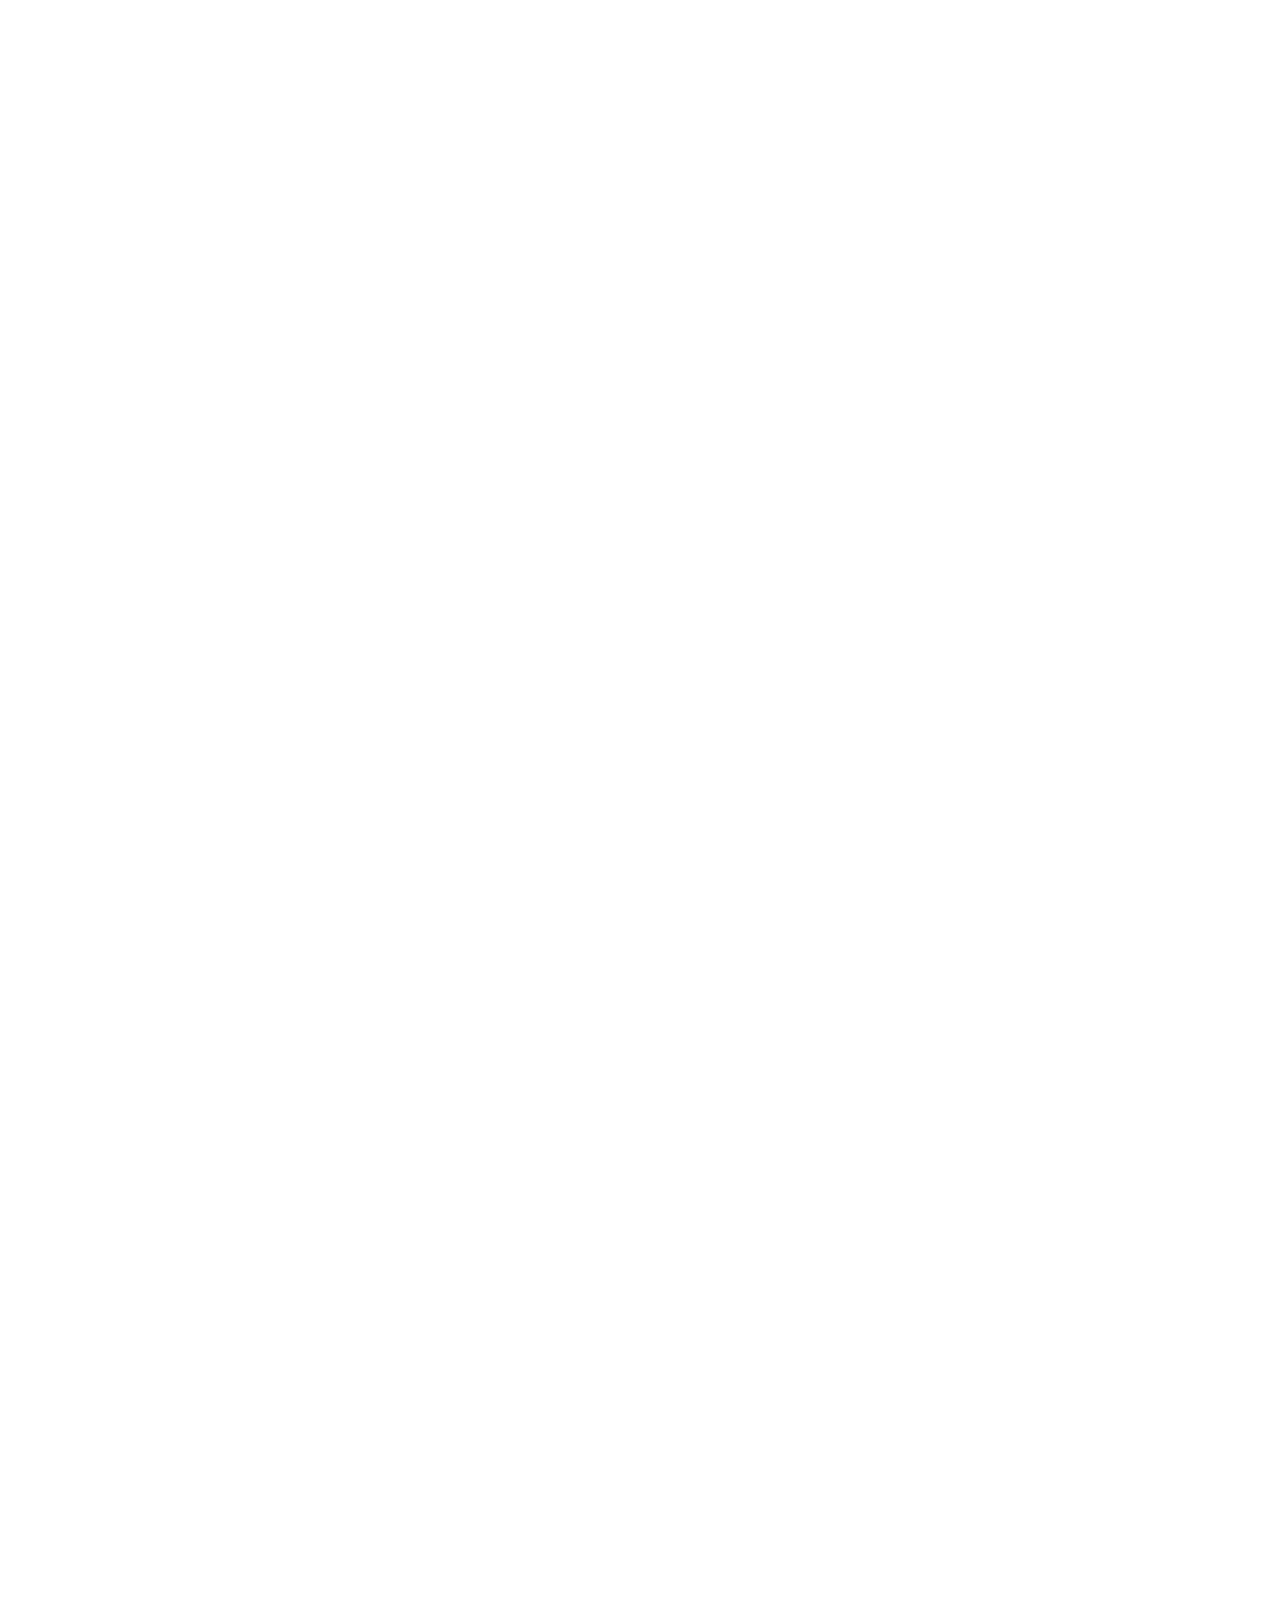
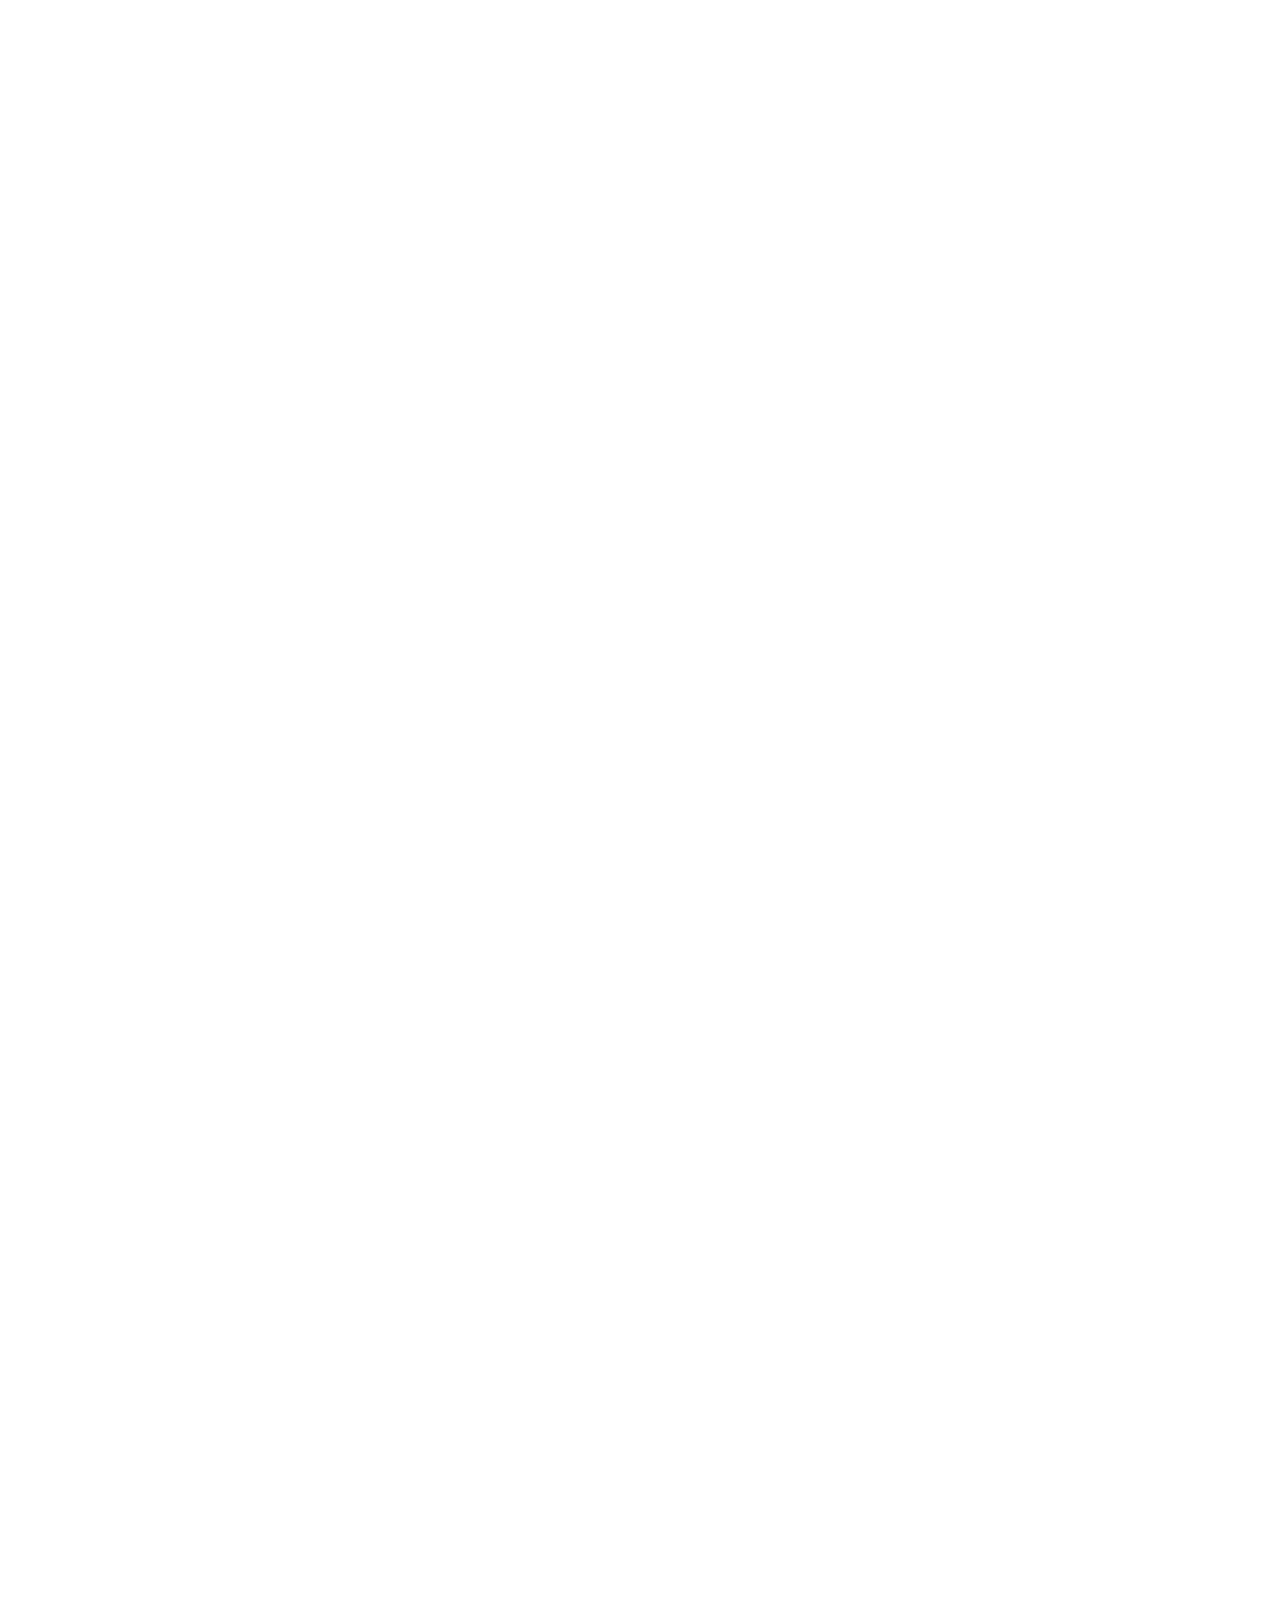
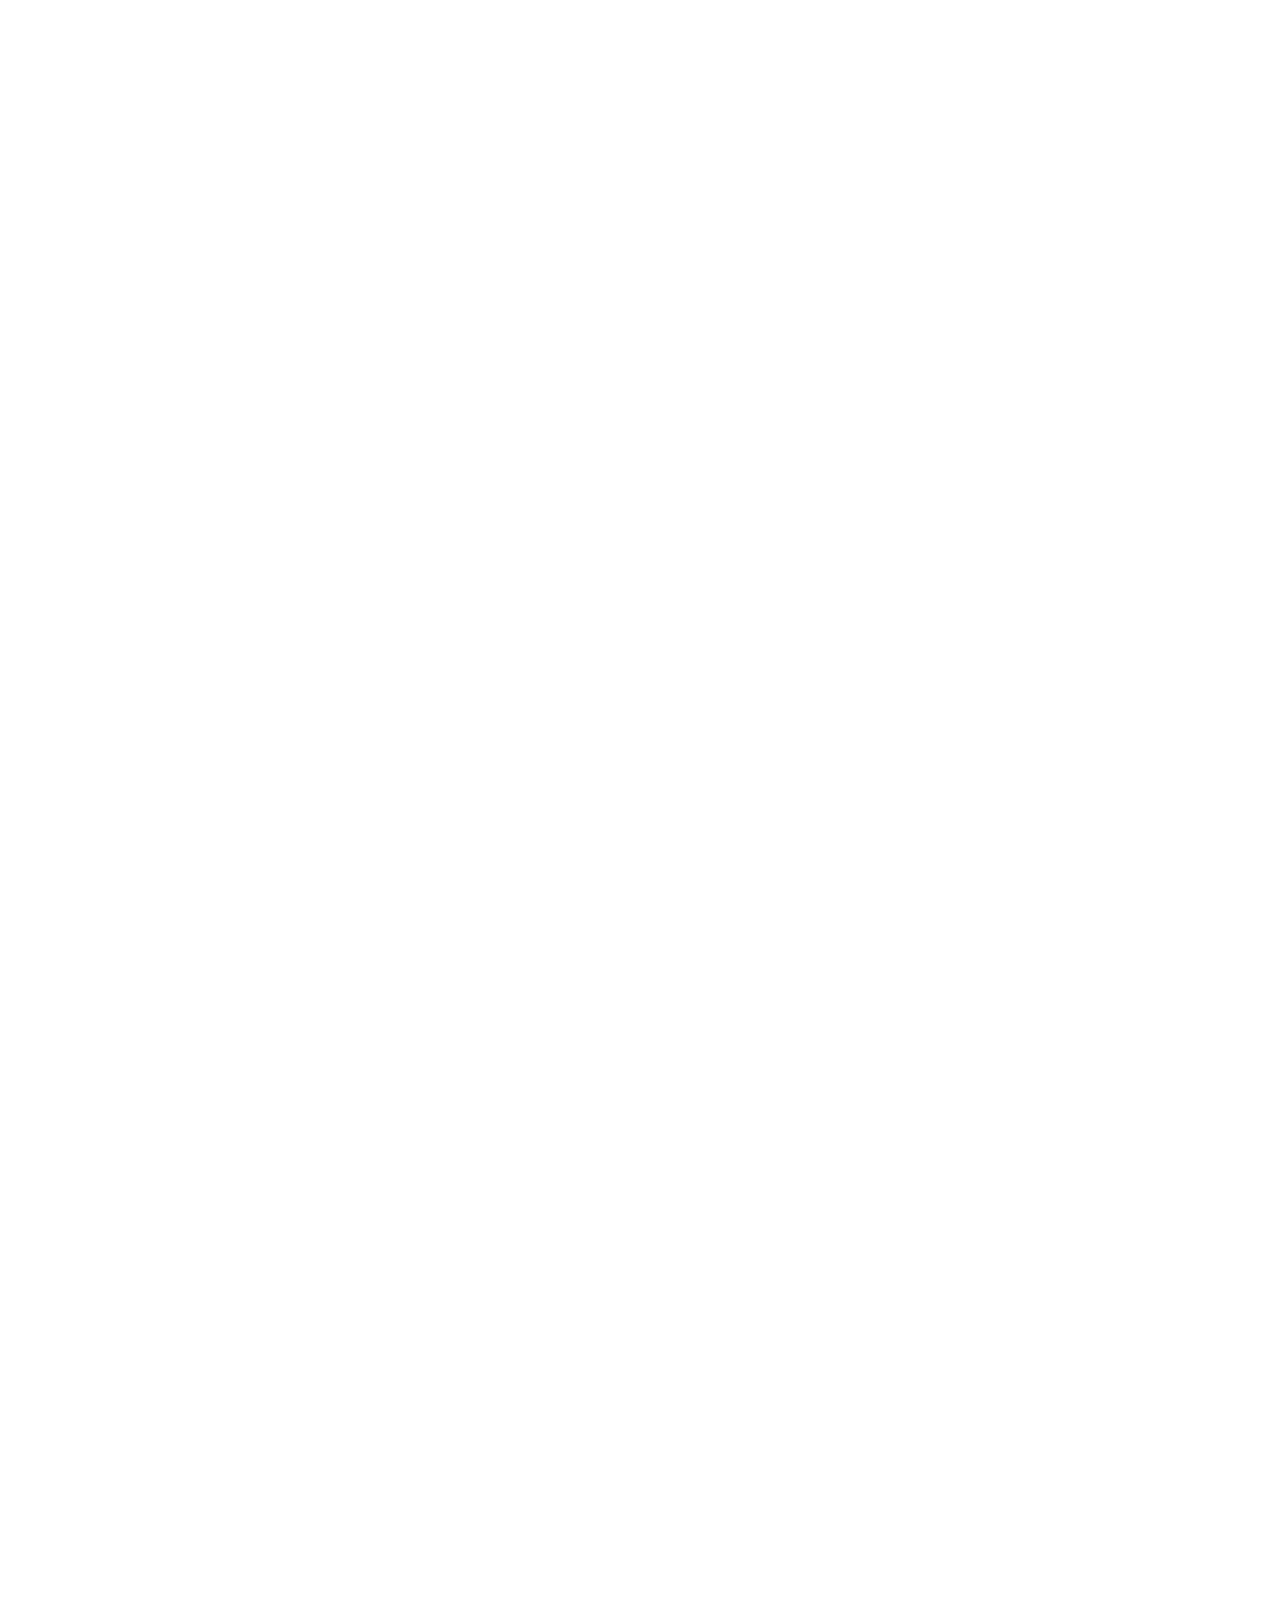
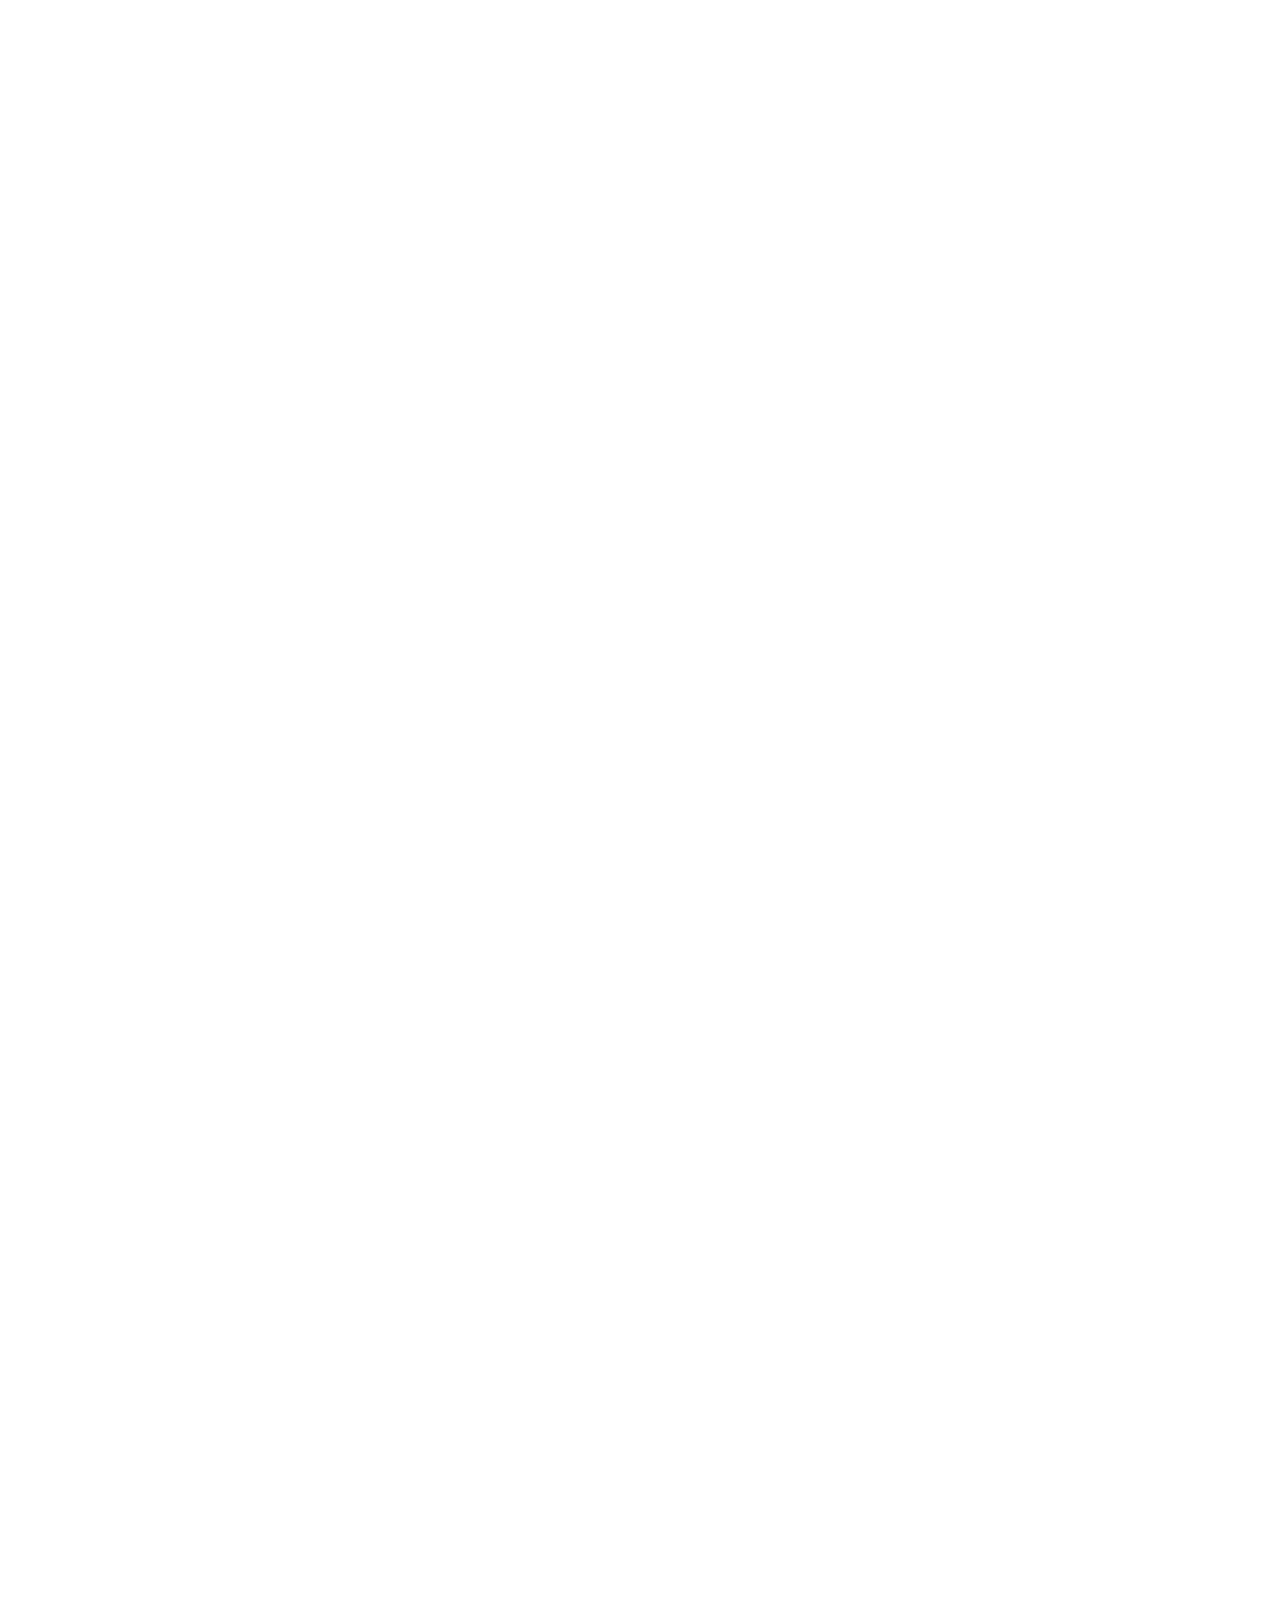
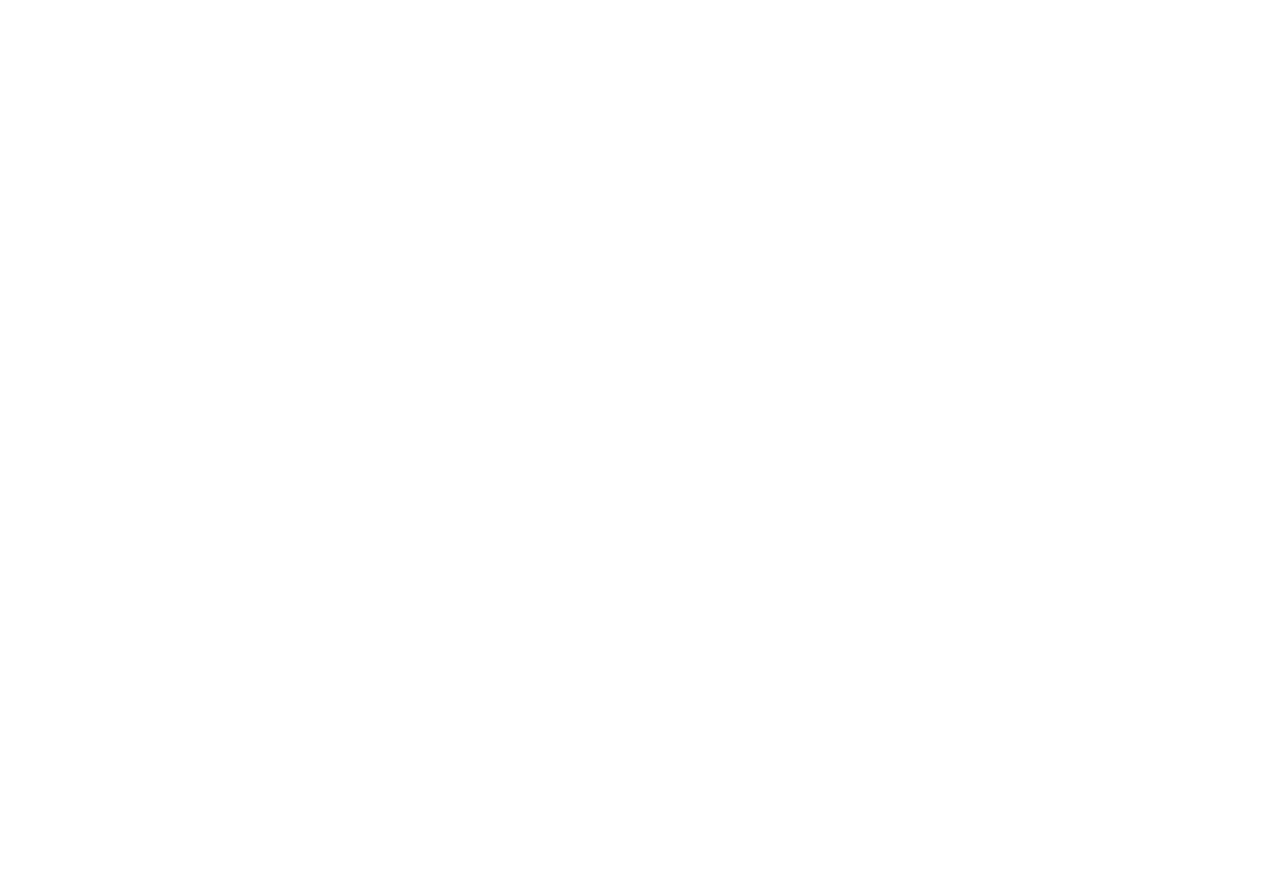
==== commit c72ba381: "adding new projects" ====
--- a/project1.html
+++ b/project1.html
@@ -164,7 +164,7 @@
                 <p class="lead">The FamilySim Magic Mirror was developed to address a lack of social connection
                    particularly for the elderly by providing them with a device which is unintrusive
                     and can naturally integrate into their daily lives (as a mirror is a device which
-                     is walked past daily.</p>
+                     is walked past daily).</p>
                 <p>
                   The Keeping in Touch brief demonstrates the struggle for the elderly to communicate with one another during the COVID-19 pandemic. This social isolation can lead to a variety of detrimental effects. 
                 </br></br>
--- a/css/main.css
+++ b/css/main.css
@@ -1964,6 +1964,30 @@
   bottom: 0;
   left: 50%;
 }
+.intro-pic-project3 {
+  background-color: #02182c;
+  background-repeat: no-repeat;
+  background-position: top center;
+  background-image: url("../comp.png");
+  background-size: cover;
+  position: absolute;
+  top: 20%;
+  right: 0;
+  bottom: 0;
+  left: 50%;
+}
+.intro-pic-project2 {
+  background-color: #02182c;
+  background-repeat: no-repeat;
+  background-position: top center;
+  background-image: url("../convos.png");
+  background-size: cover;
+  position: absolute;
+  top: 20%;
+  right: 0;
+  bottom: 0;
+  left: 50%;
+}
 
 .intro-pic::before {
   content: "";
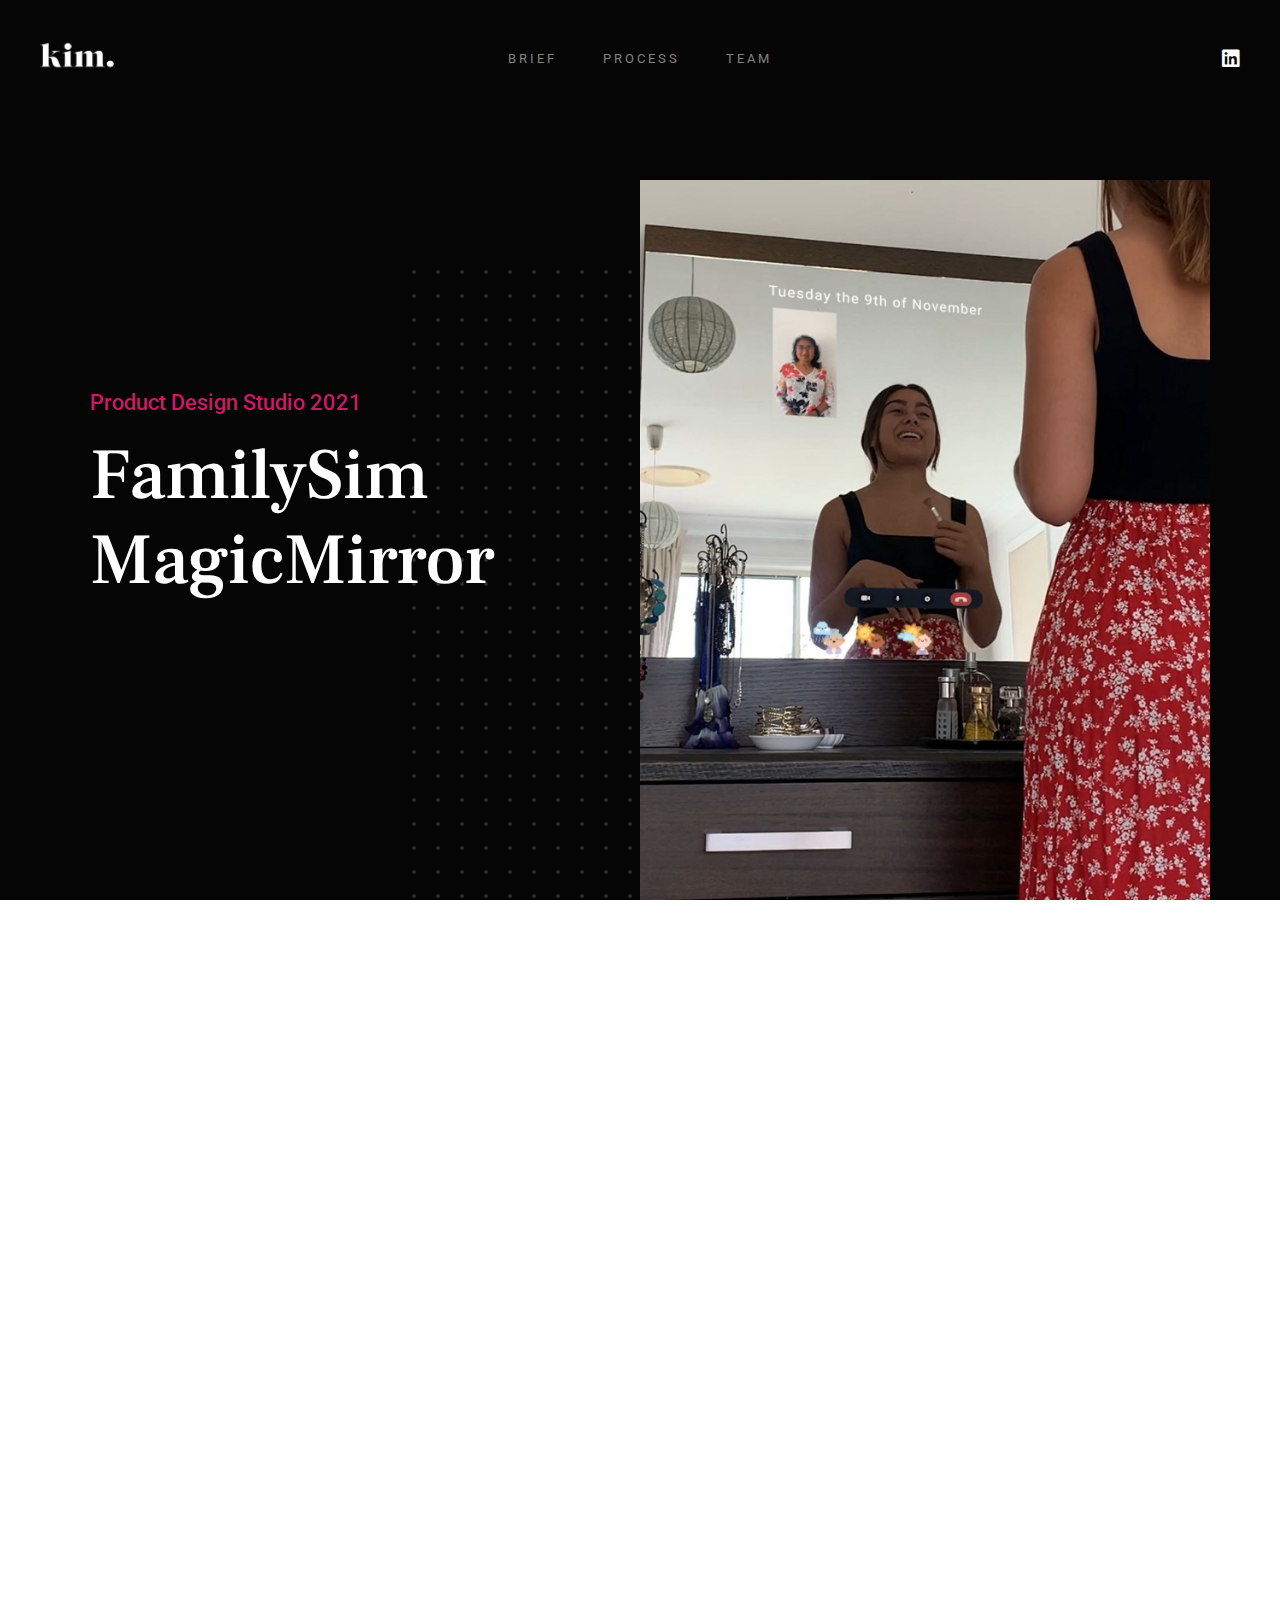
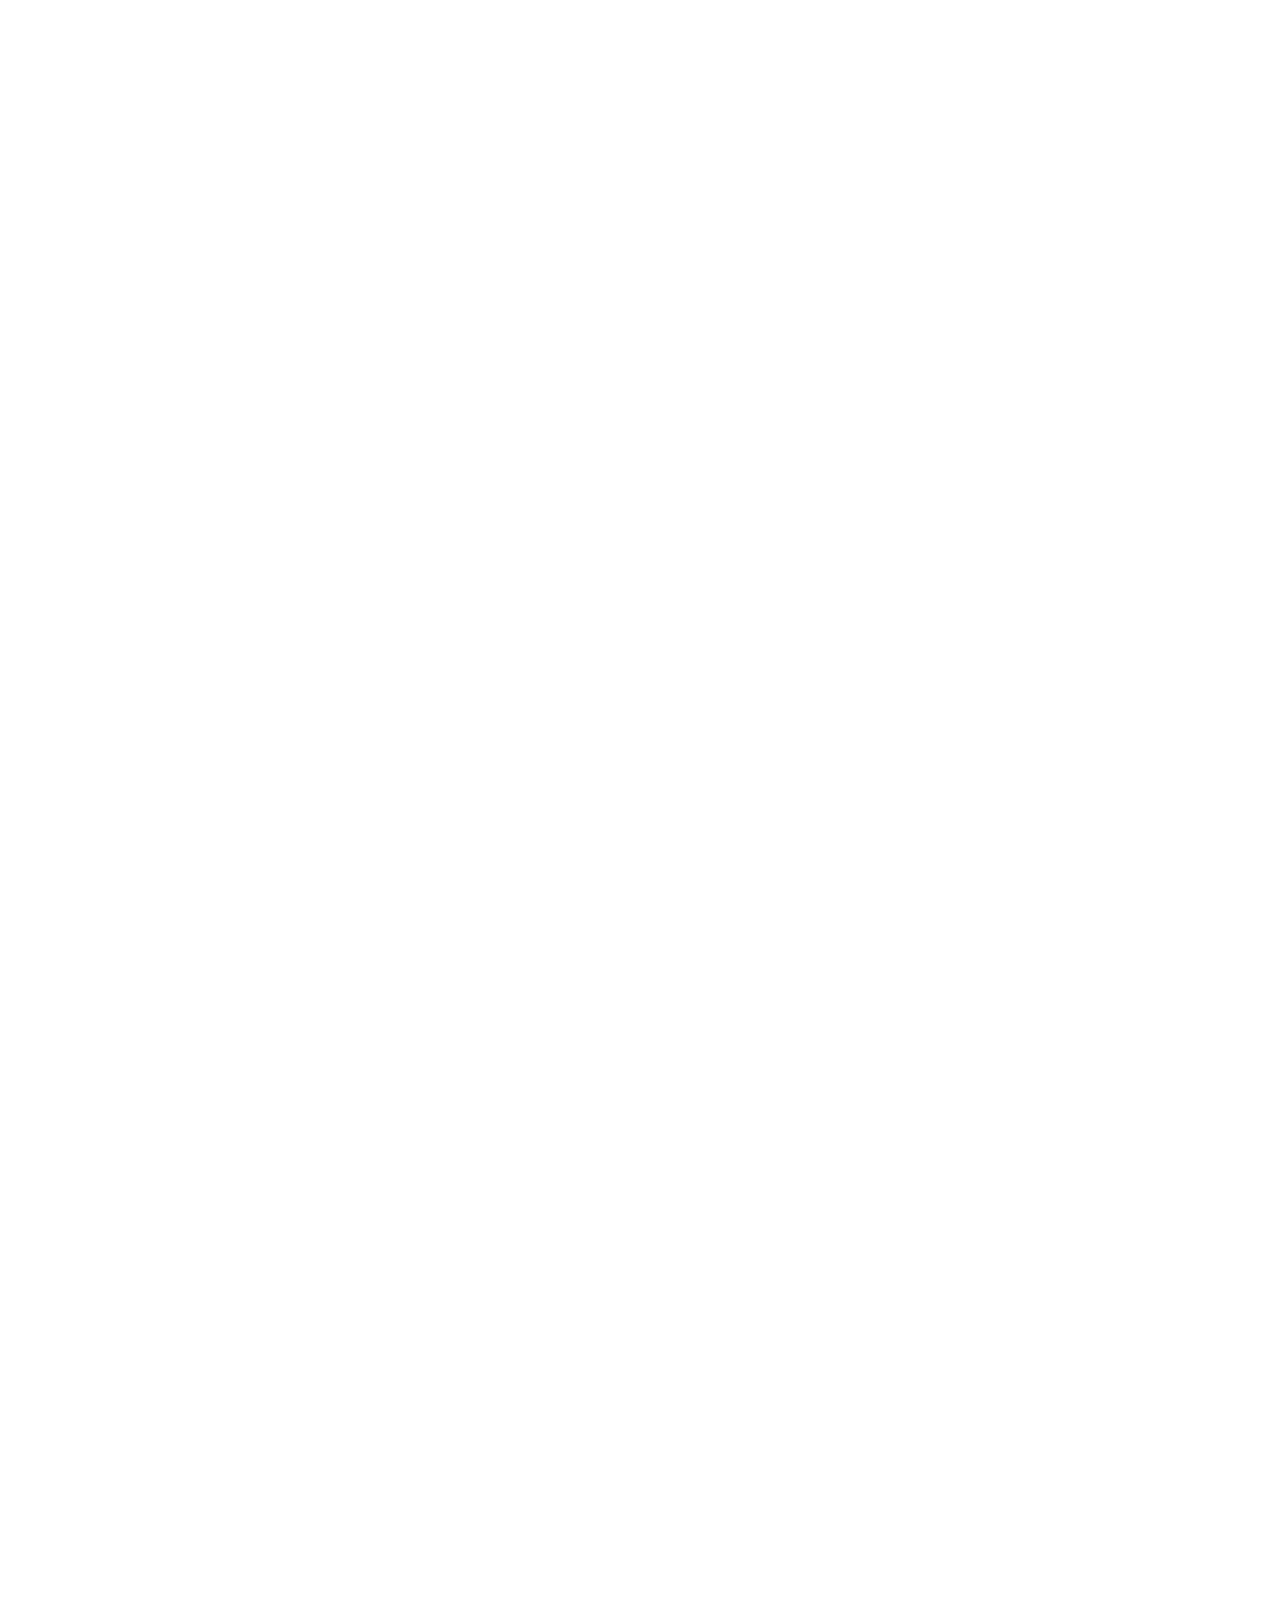
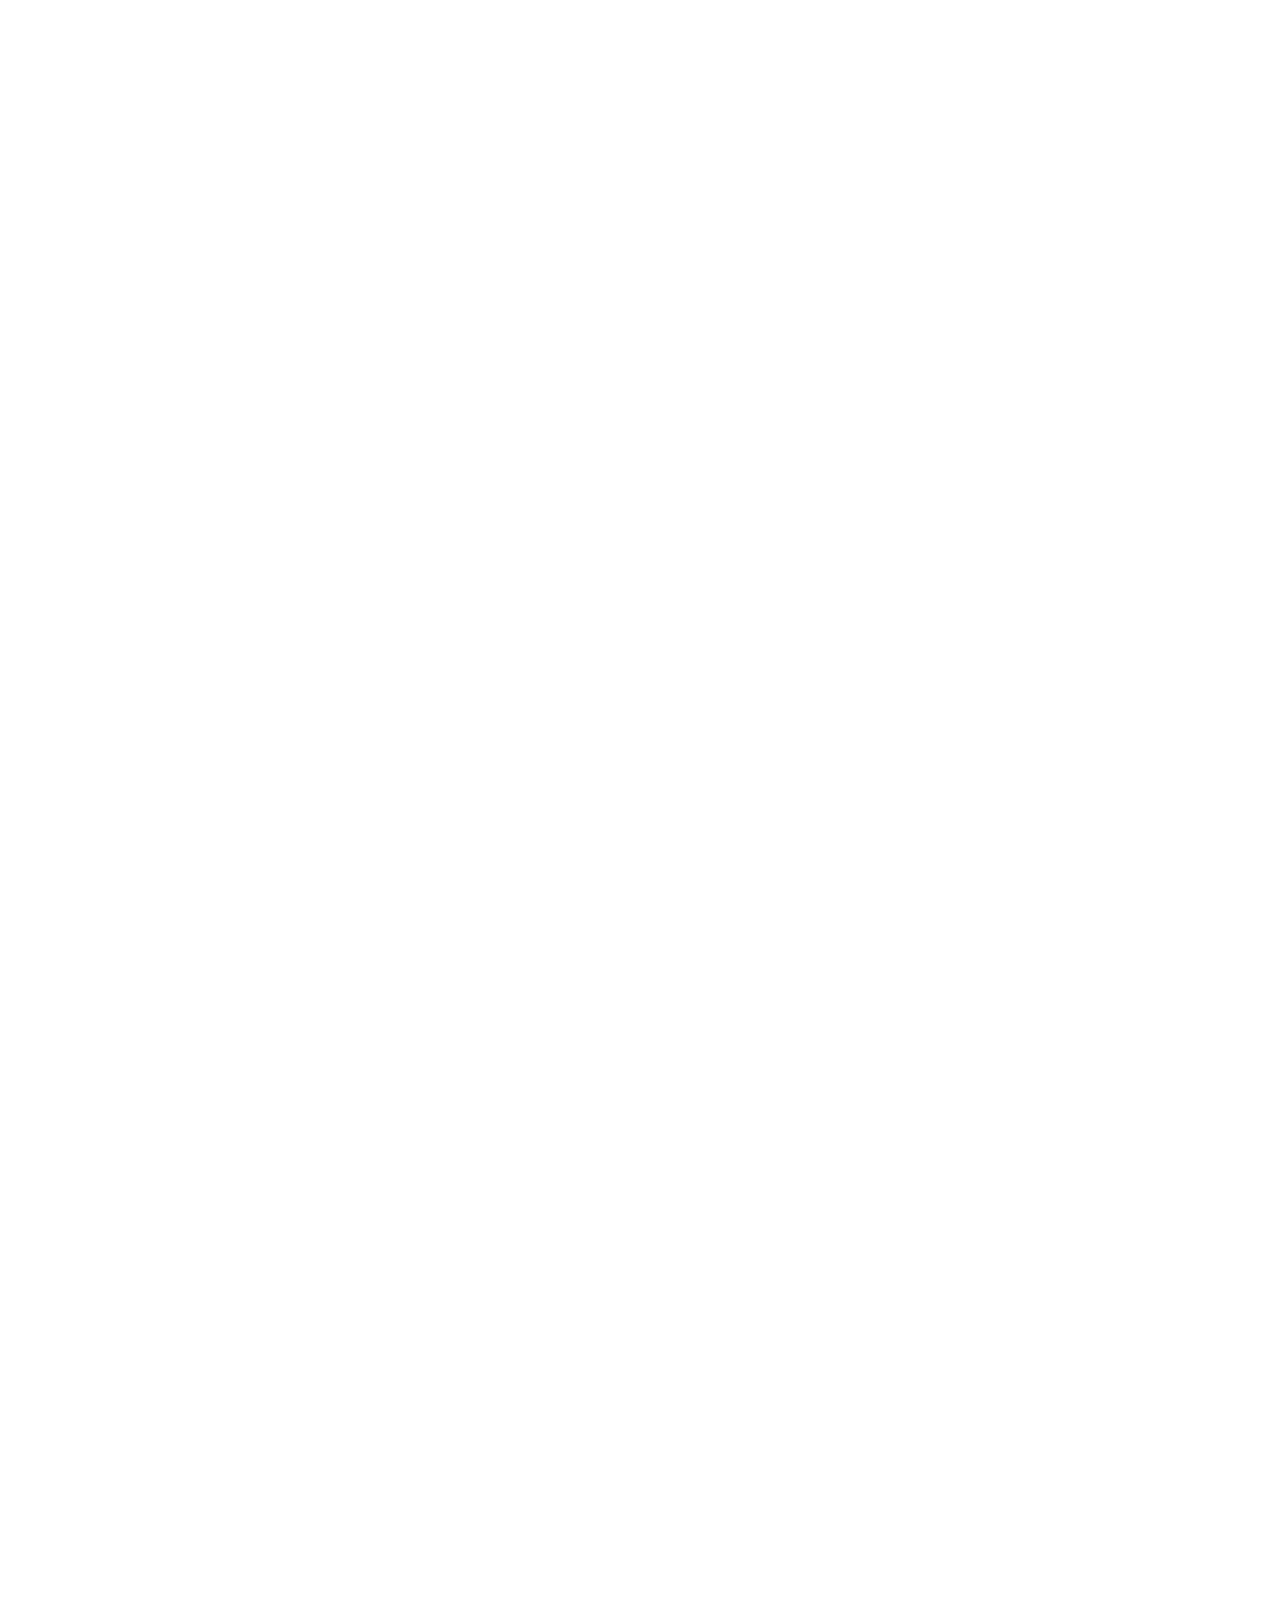
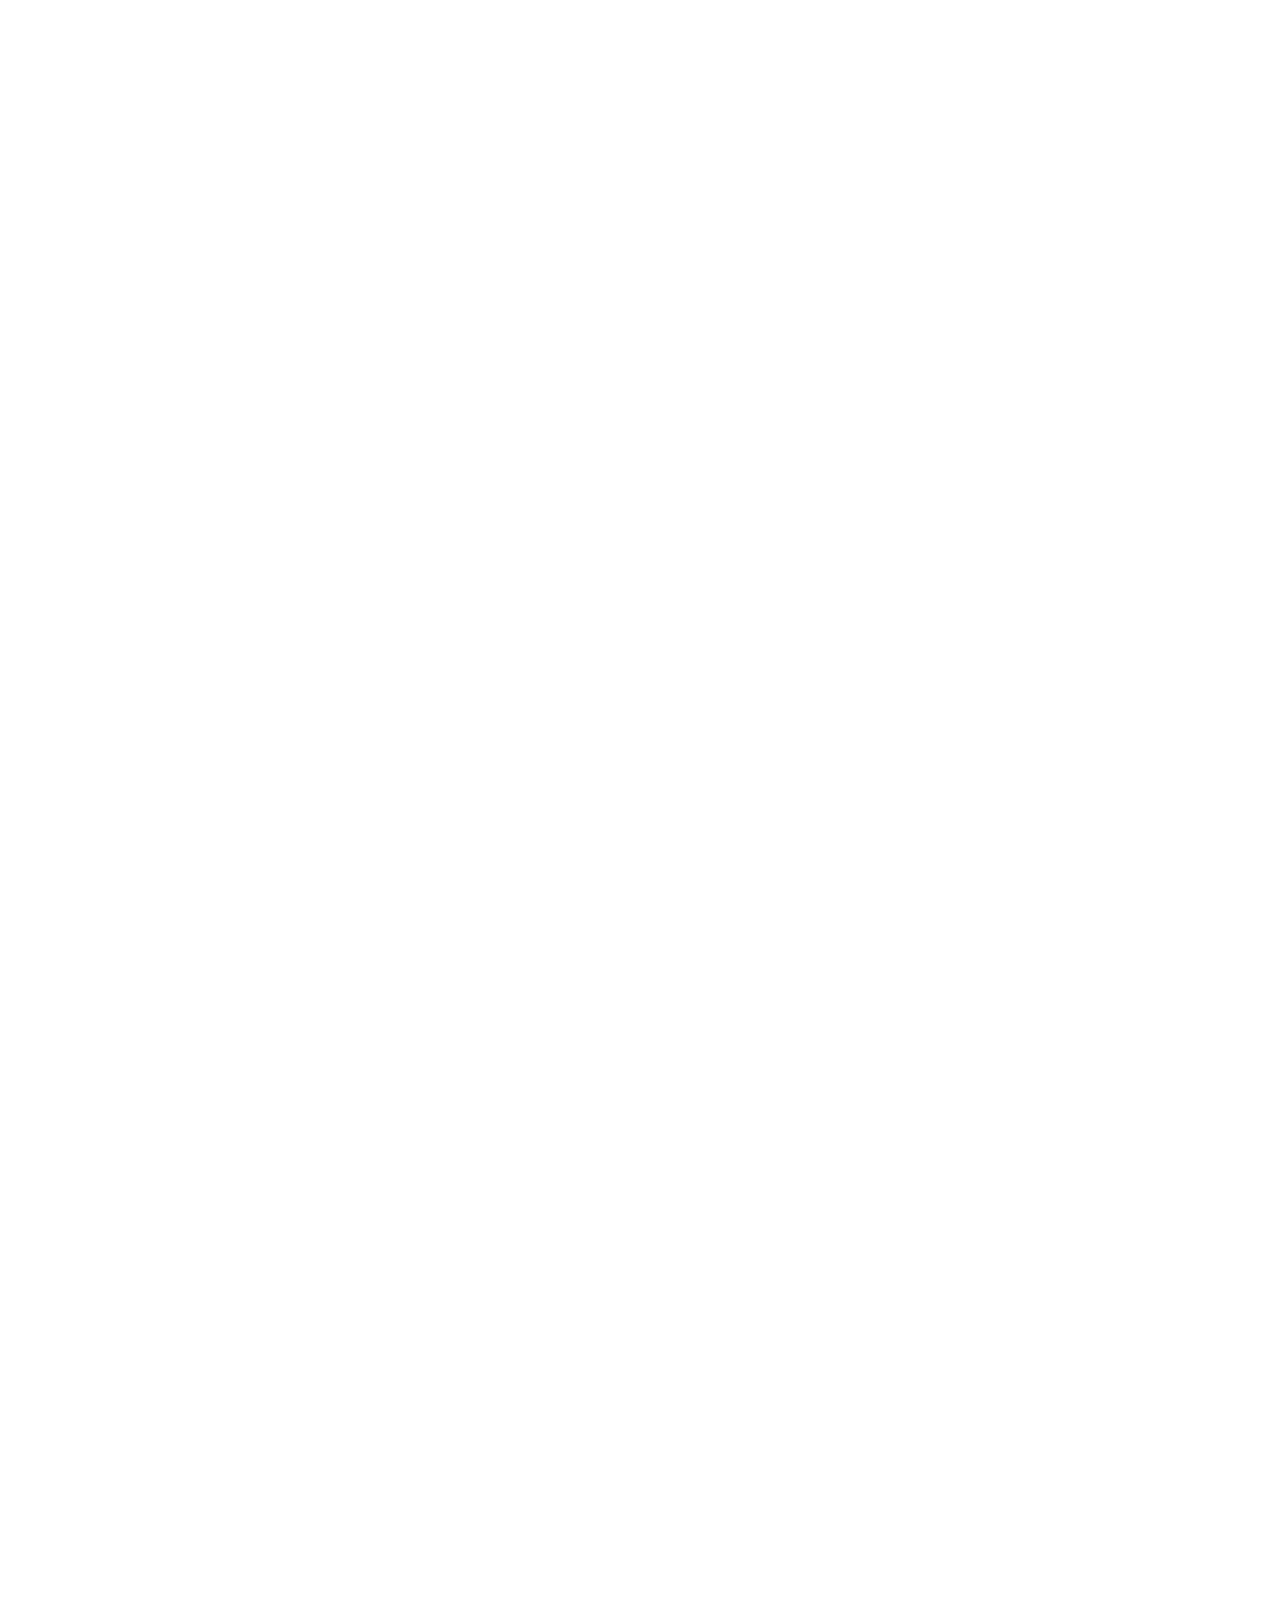
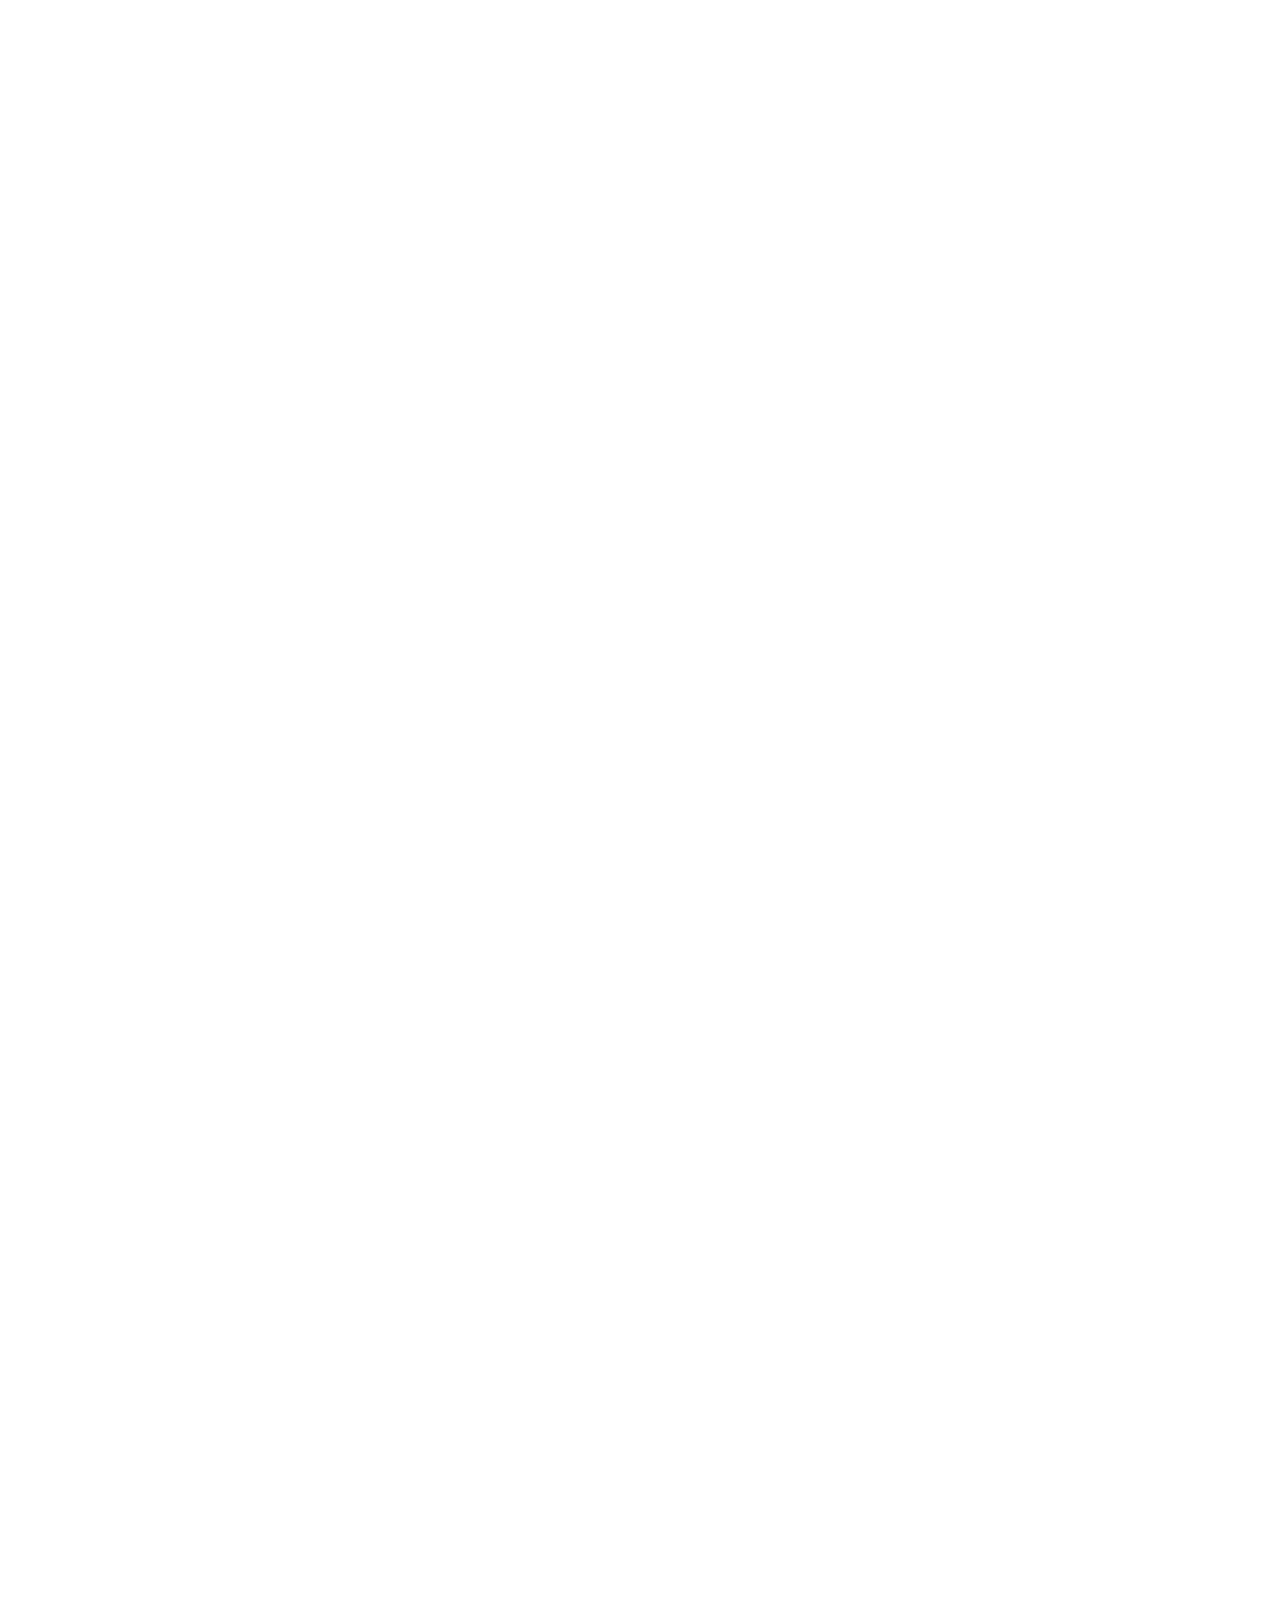
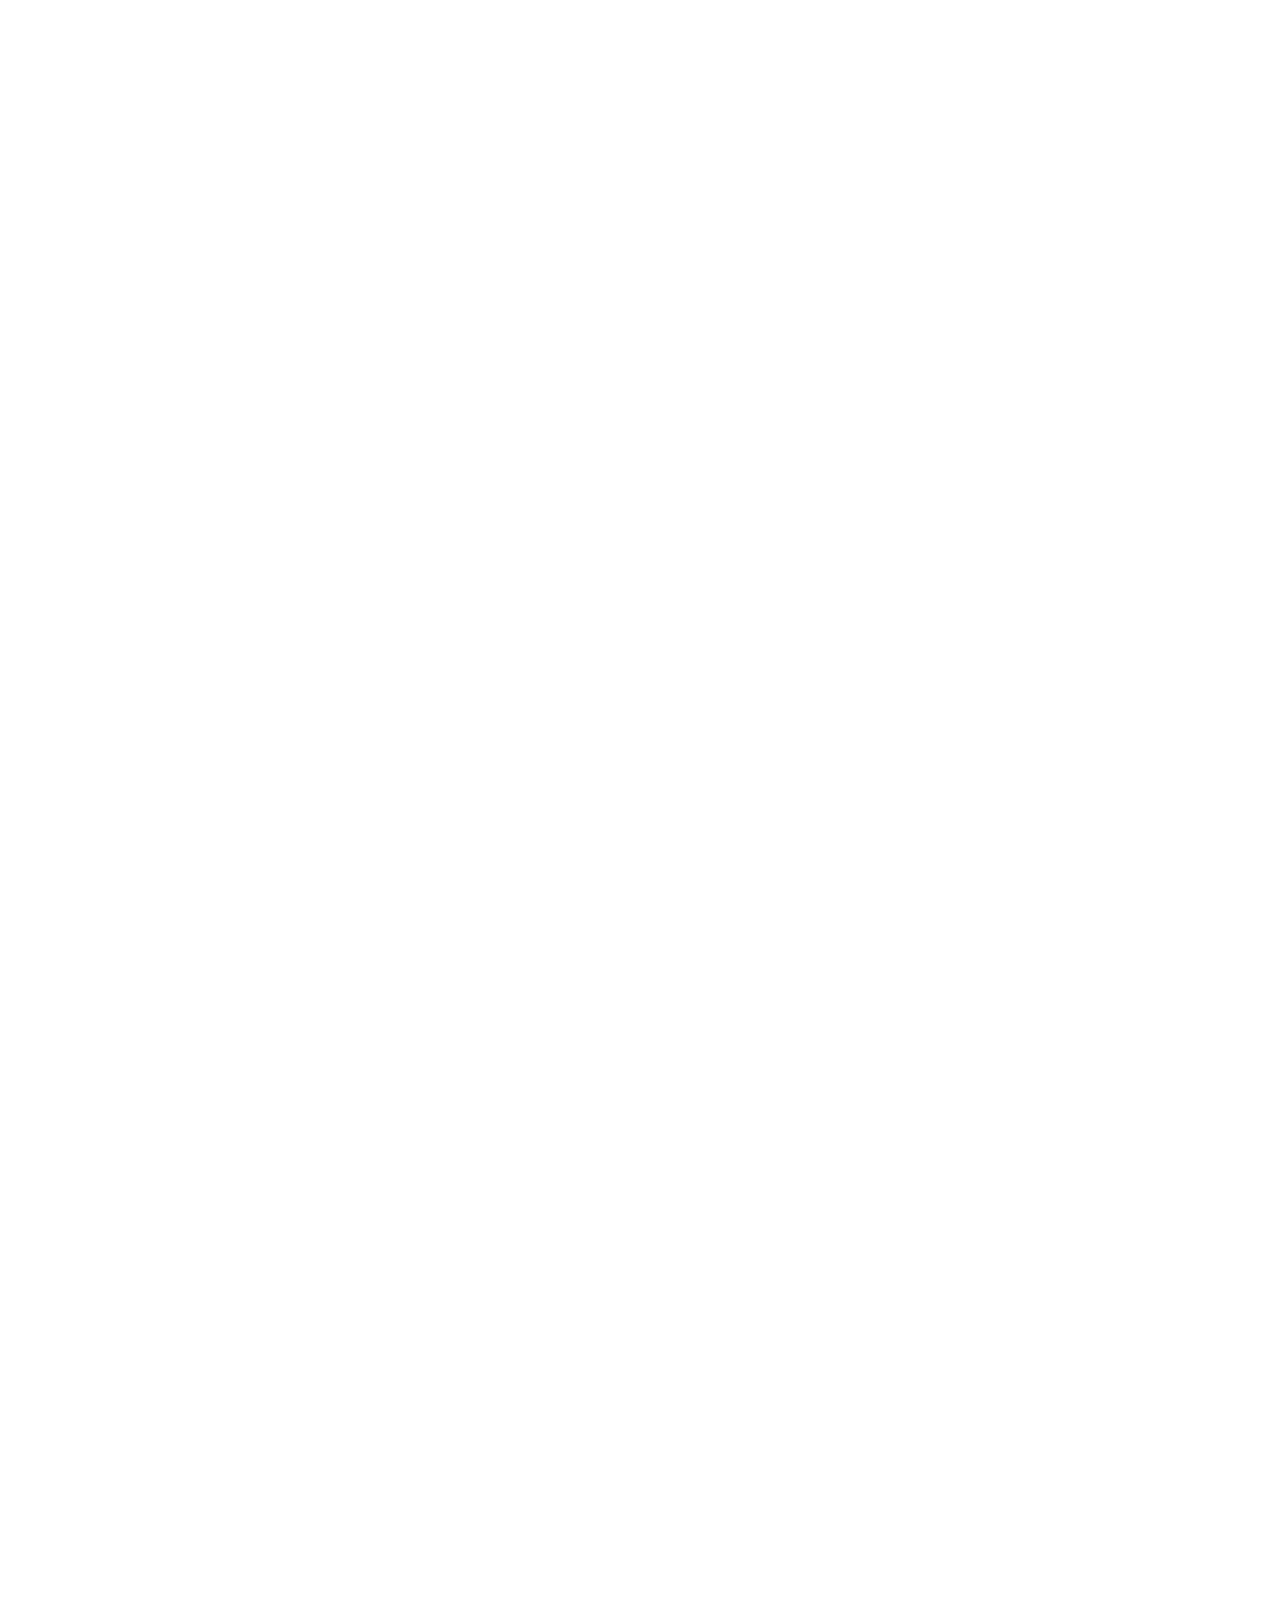
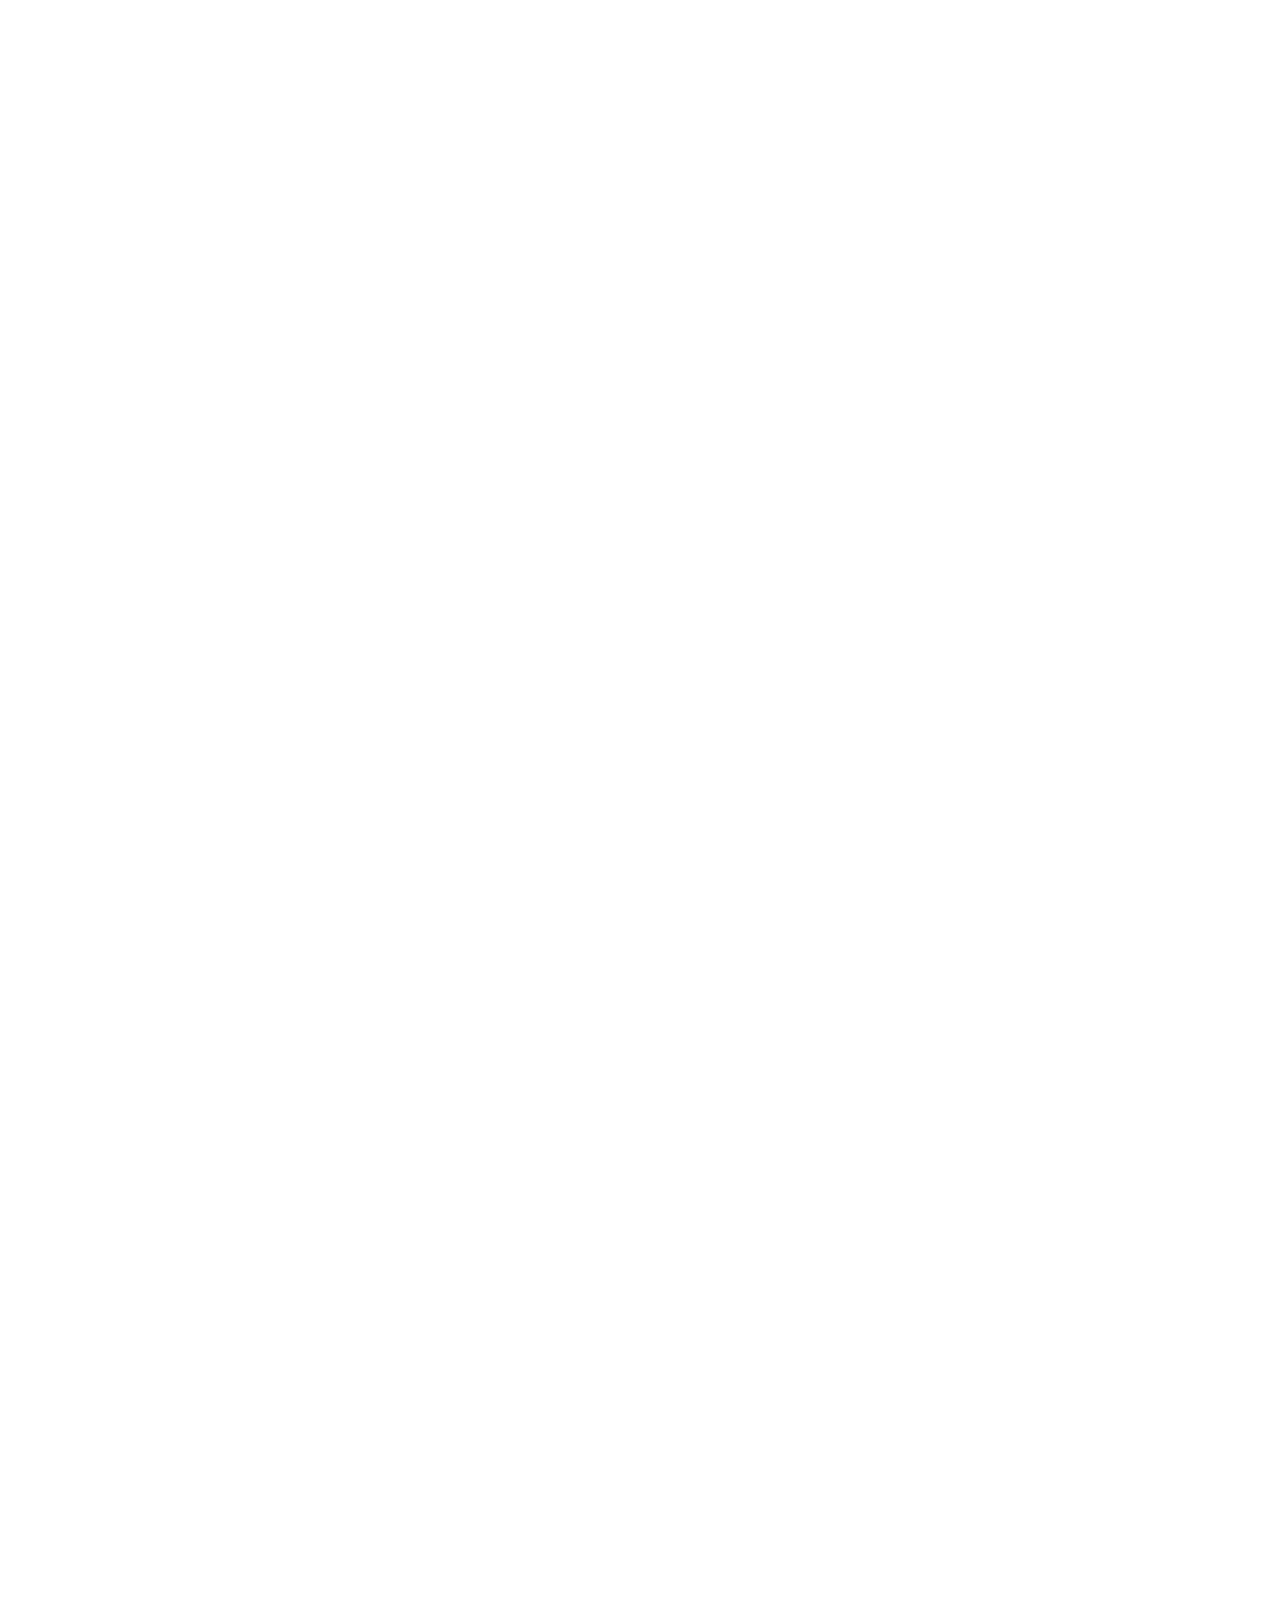
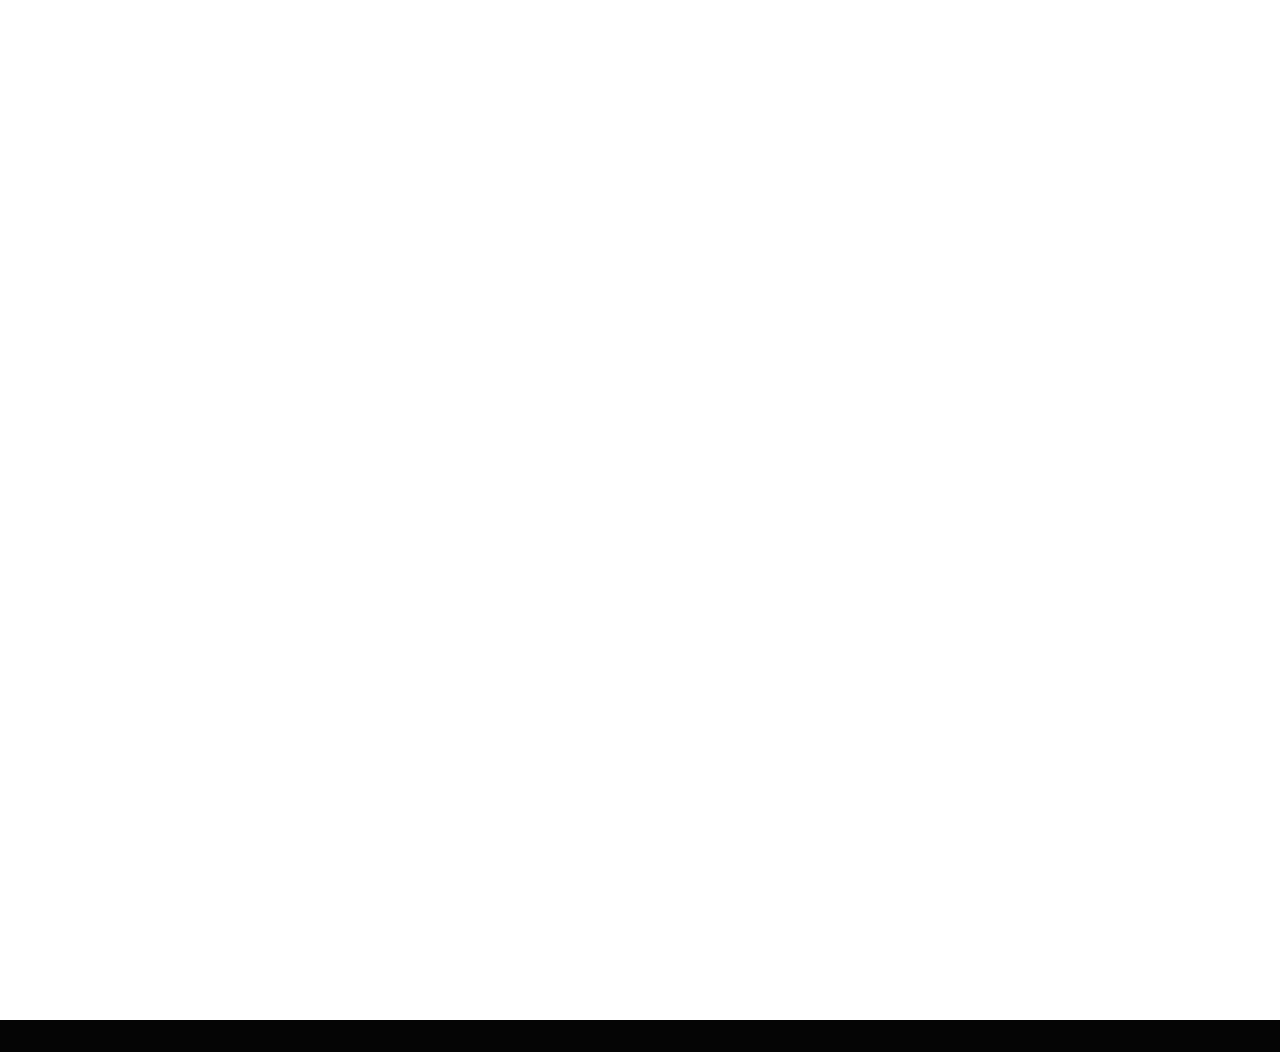
==== commit 1b1ac878: "update" ====
--- a/project1.html
+++ b/project1.html
@@ -49,8 +49,7 @@
             <ul class="header-main-nav">
                 <li><a class="smoothscroll" href="#about" title="about">Brief</a></li>
                 <li><a class="smoothscroll" href="#services" title="services">Process</a></li>
-                <li><a class="smoothscroll" href="#works" title="works">Team</a></li>
-                <li><a class="smoothscroll" href="#contact" title="contact us">Appendix</a></li>	
+                <li><a class="smoothscroll" href="#team" title="works">Team</a></li>
             </ul>
 
             <ul class="header-social">
@@ -275,6 +274,11 @@
                 <p>
                 <img src="9.png">
               </p>
+              <div class="row heading-block" data-aos="fade-up">
+                <div class="column large-full">
+                  <h2 class="section-heading" id="team">Team</h2>
+              </div>
+          </div>
 
             
               </div>
--- a/css/main.css
+++ b/css/main.css
@@ -429,6 +429,13 @@
   width: 100%;
   height: 80%;
 }
+.prototype-container iframe {
+  position: absolute;
+  top: 0;
+  left: 0;
+  width: 100%;
+  height: 80%;
+}
 
 /* ------------------------------------------------------------------- 
  * ## floated image
@@ -490,6 +497,10 @@
 
 fieldset {
   margin-bottom: 1.6rem;
+}
+figcaption{
+  text-align: center;
+  color:#8c8c8c;
 }
 
 input,
@@ -1419,6 +1430,17 @@
   left: 0;
 }
 
+.jmap{
+  text-align: center;
+  margin-left: auto;
+  margin-right: auto;
+}
+img{
+  text-align: center;
+  margin-left: auto;
+  margin-right: auto;
+}
+
 .pgn__next {
   background-image: url("../images/icons/icon-arrow-right.svg");
   right: 0;
@@ -1981,6 +2003,18 @@
   background-repeat: no-repeat;
   background-position: top center;
   background-image: url("../convos.png");
+  background-size: cover;
+  position: absolute;
+  top: 20%;
+  right: 0;
+  bottom: 0;
+  left: 50%;
+}
+.intro-pic-project4 {
+  background-color: #02182c;
+  background-repeat: no-repeat;
+  background-position: top center;
+  background-image: url("../cute.JPG");
   background-size: cover;
   position: absolute;
   top: 20%;
@@ -3345,7 +3379,7 @@
 
 .contact-email {
   font-family: "Roboto", sans-serif;
-  font-size: 11.2rem;
+  font-size: 5.2rem;
   font-weight: 400;
   line-height: 1;
   margin: 5.6rem 0 8rem;
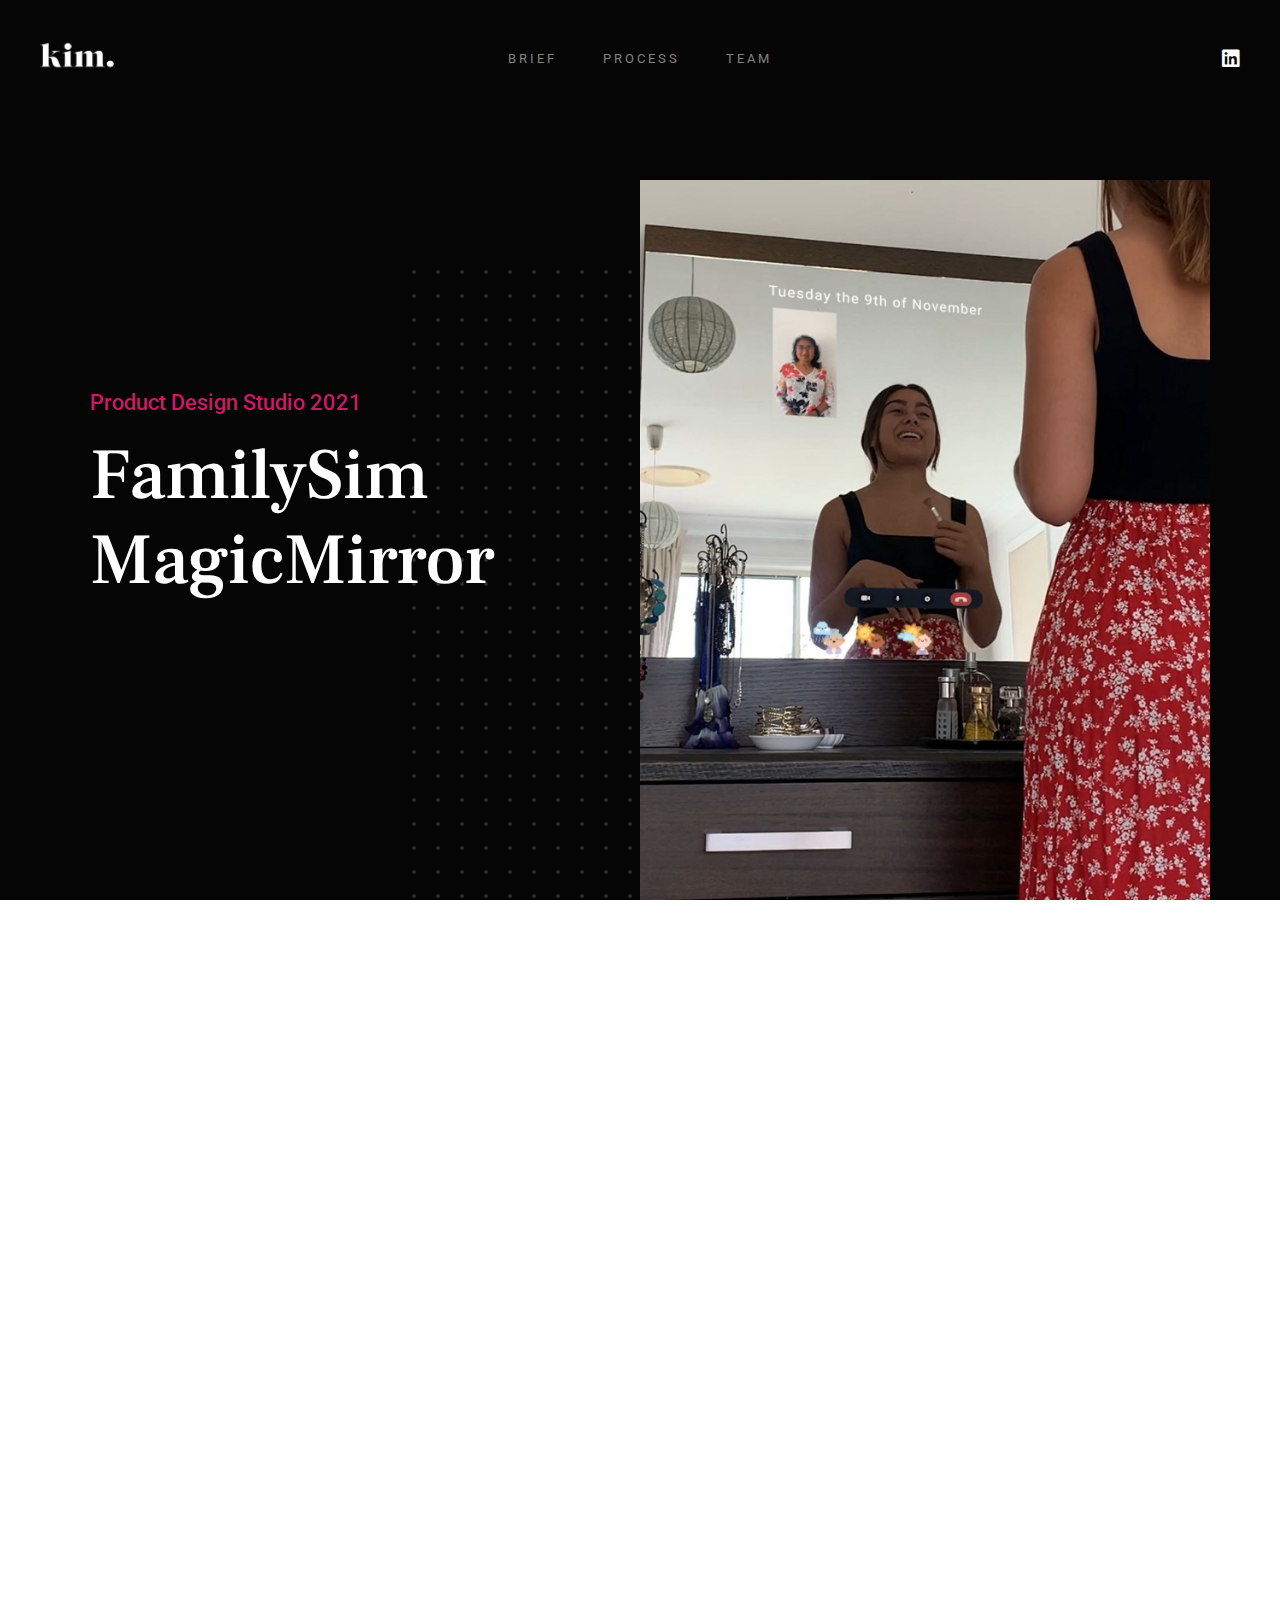
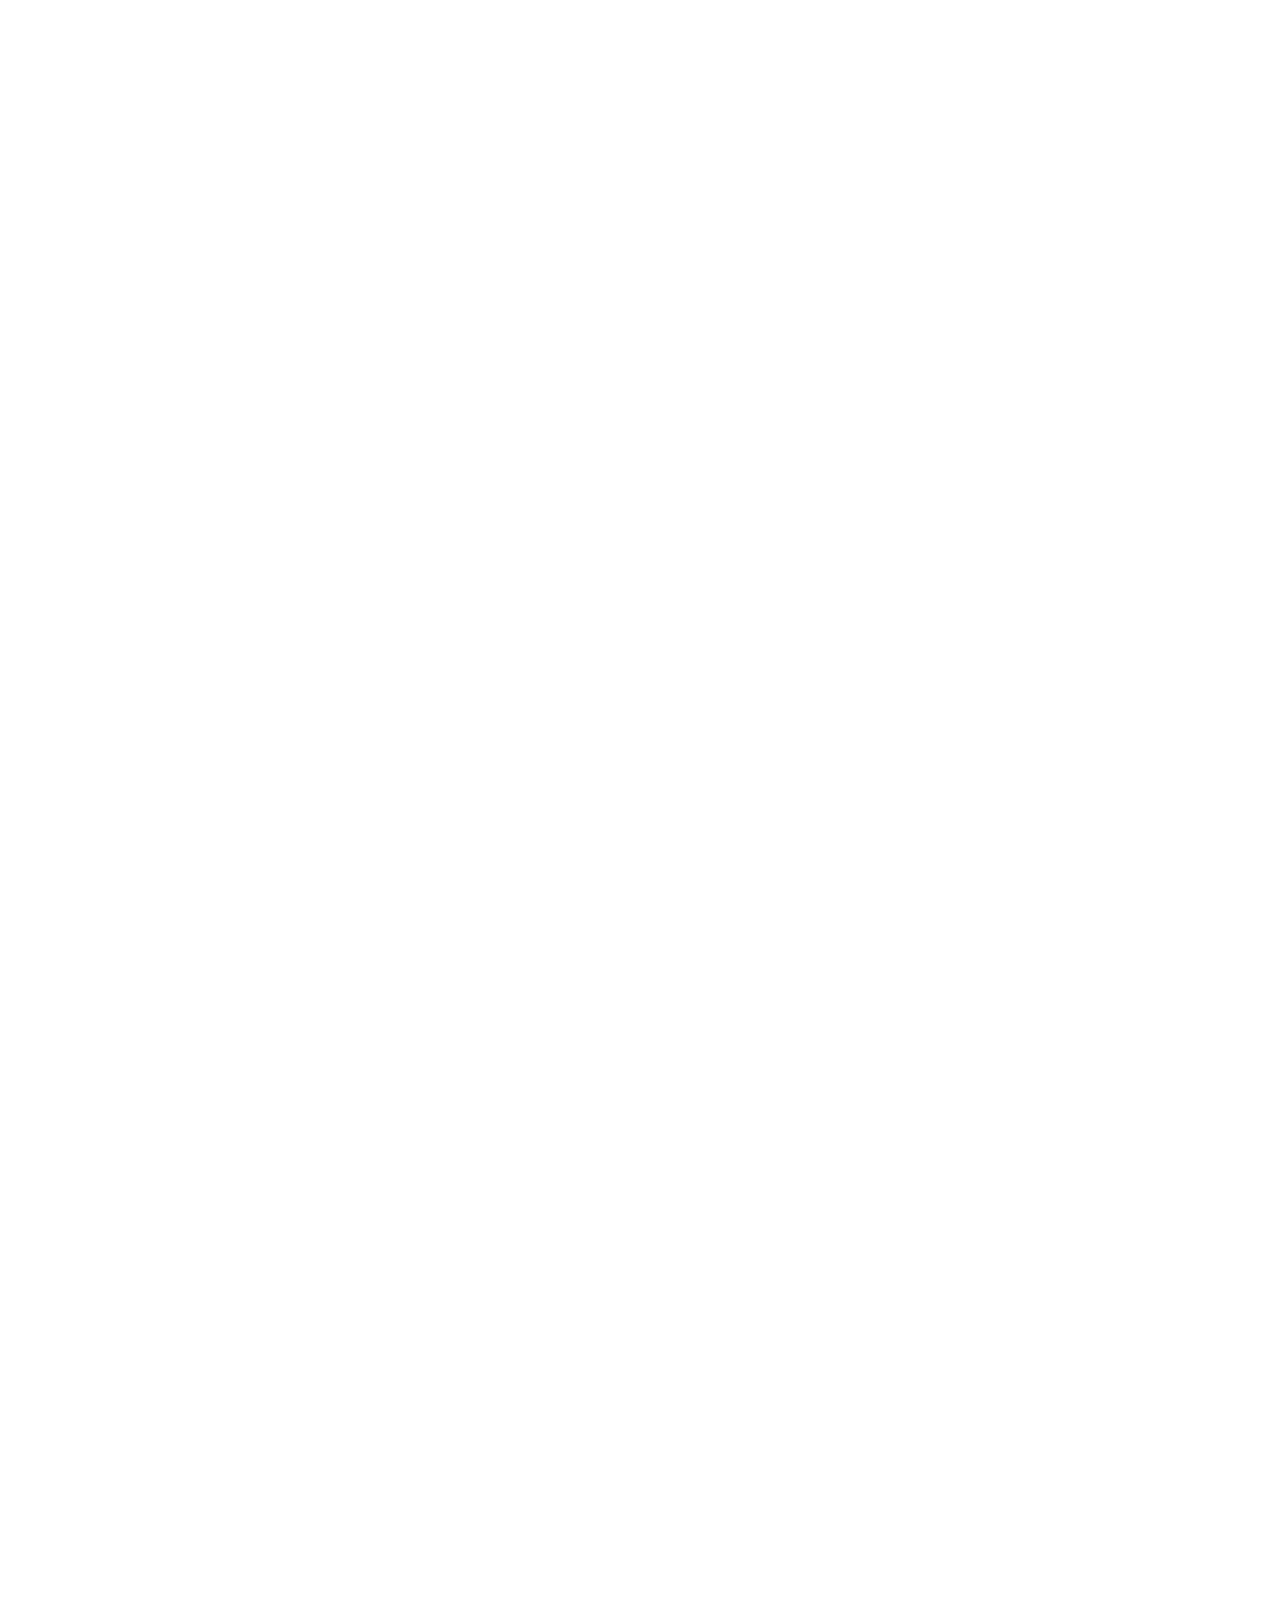
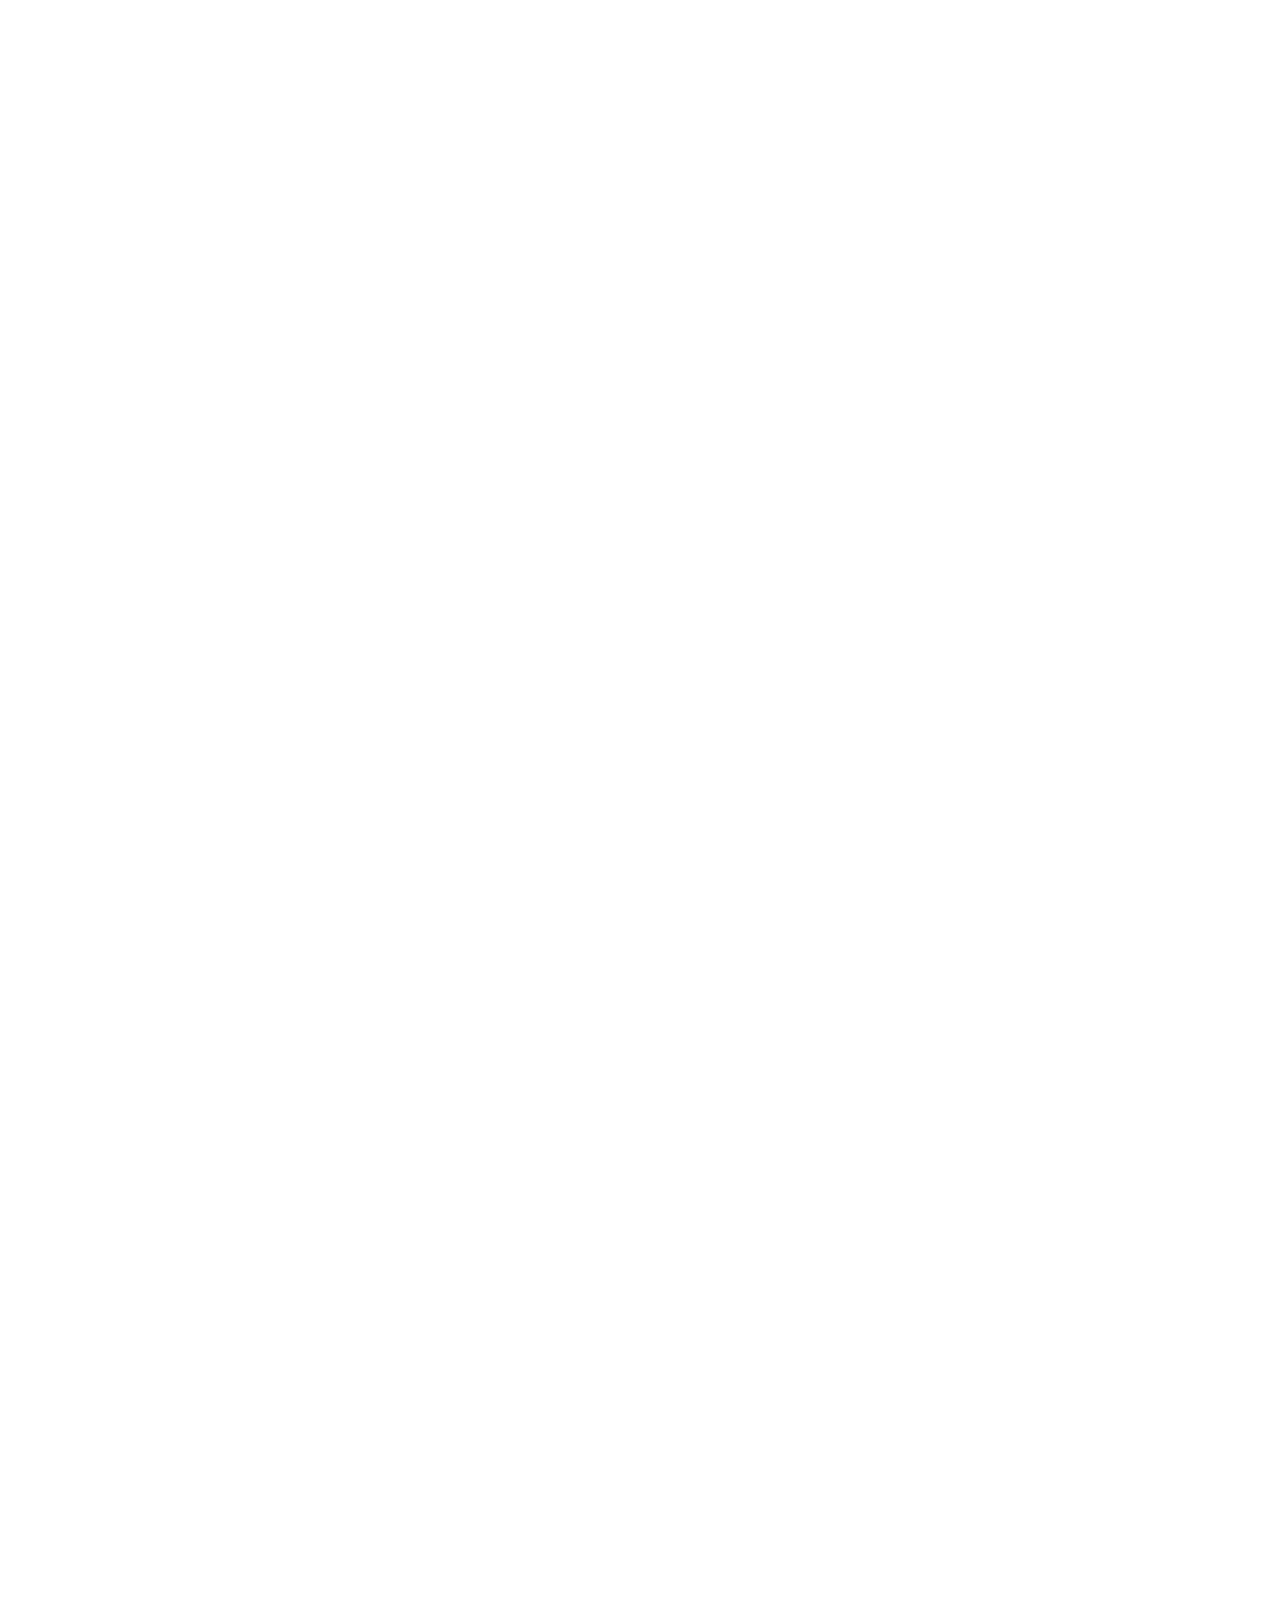
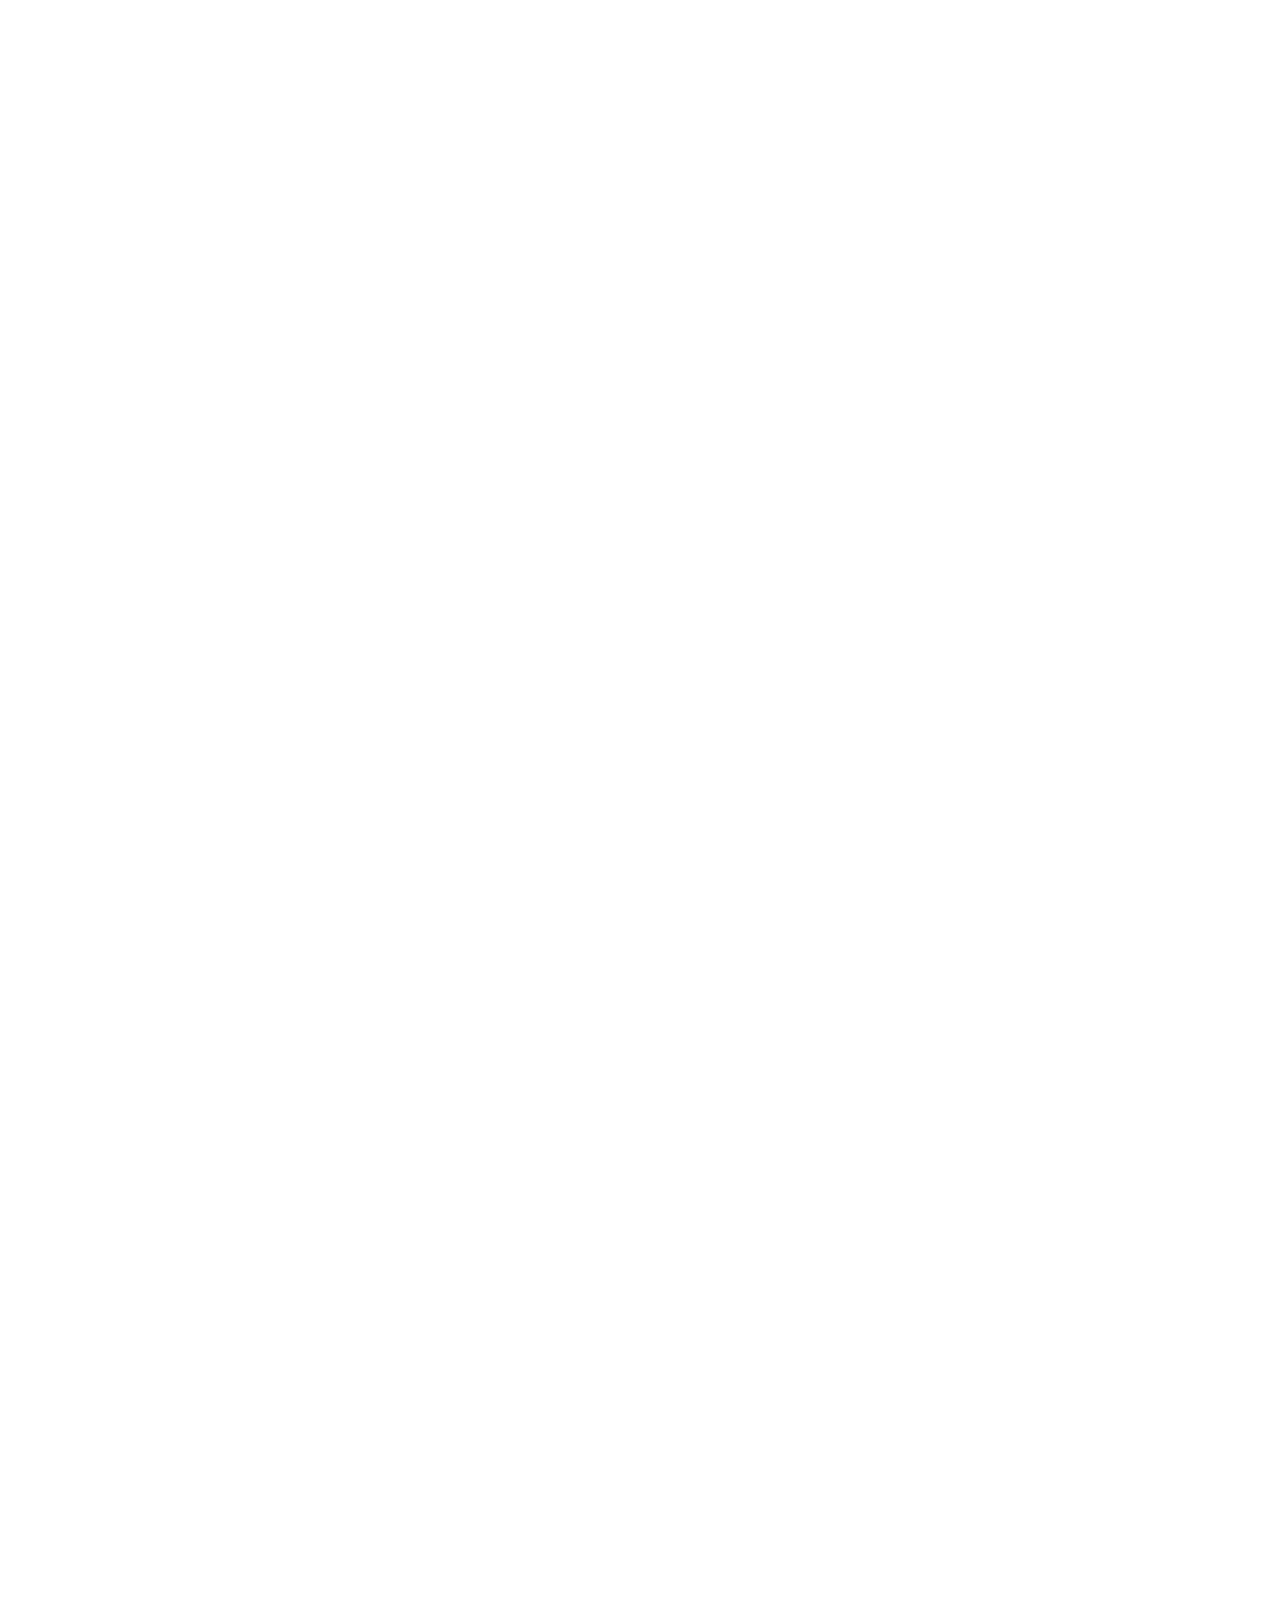
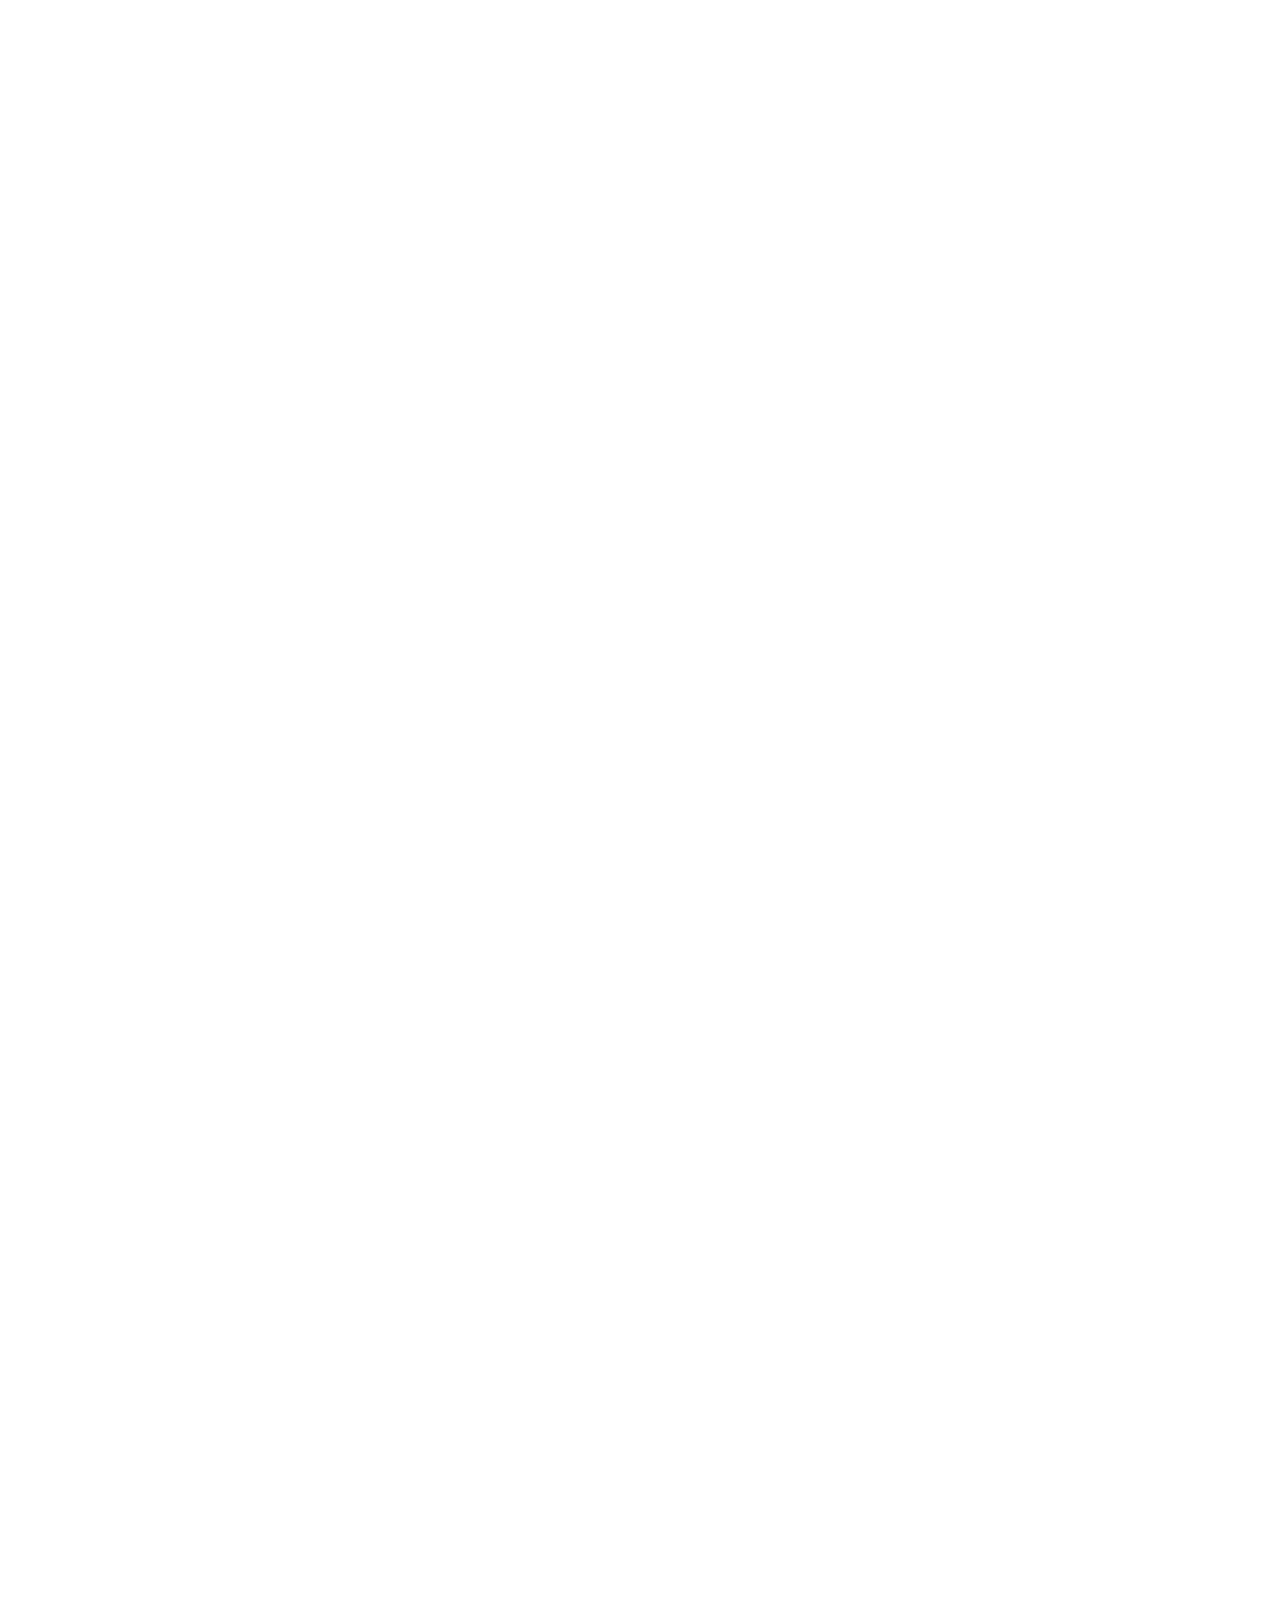
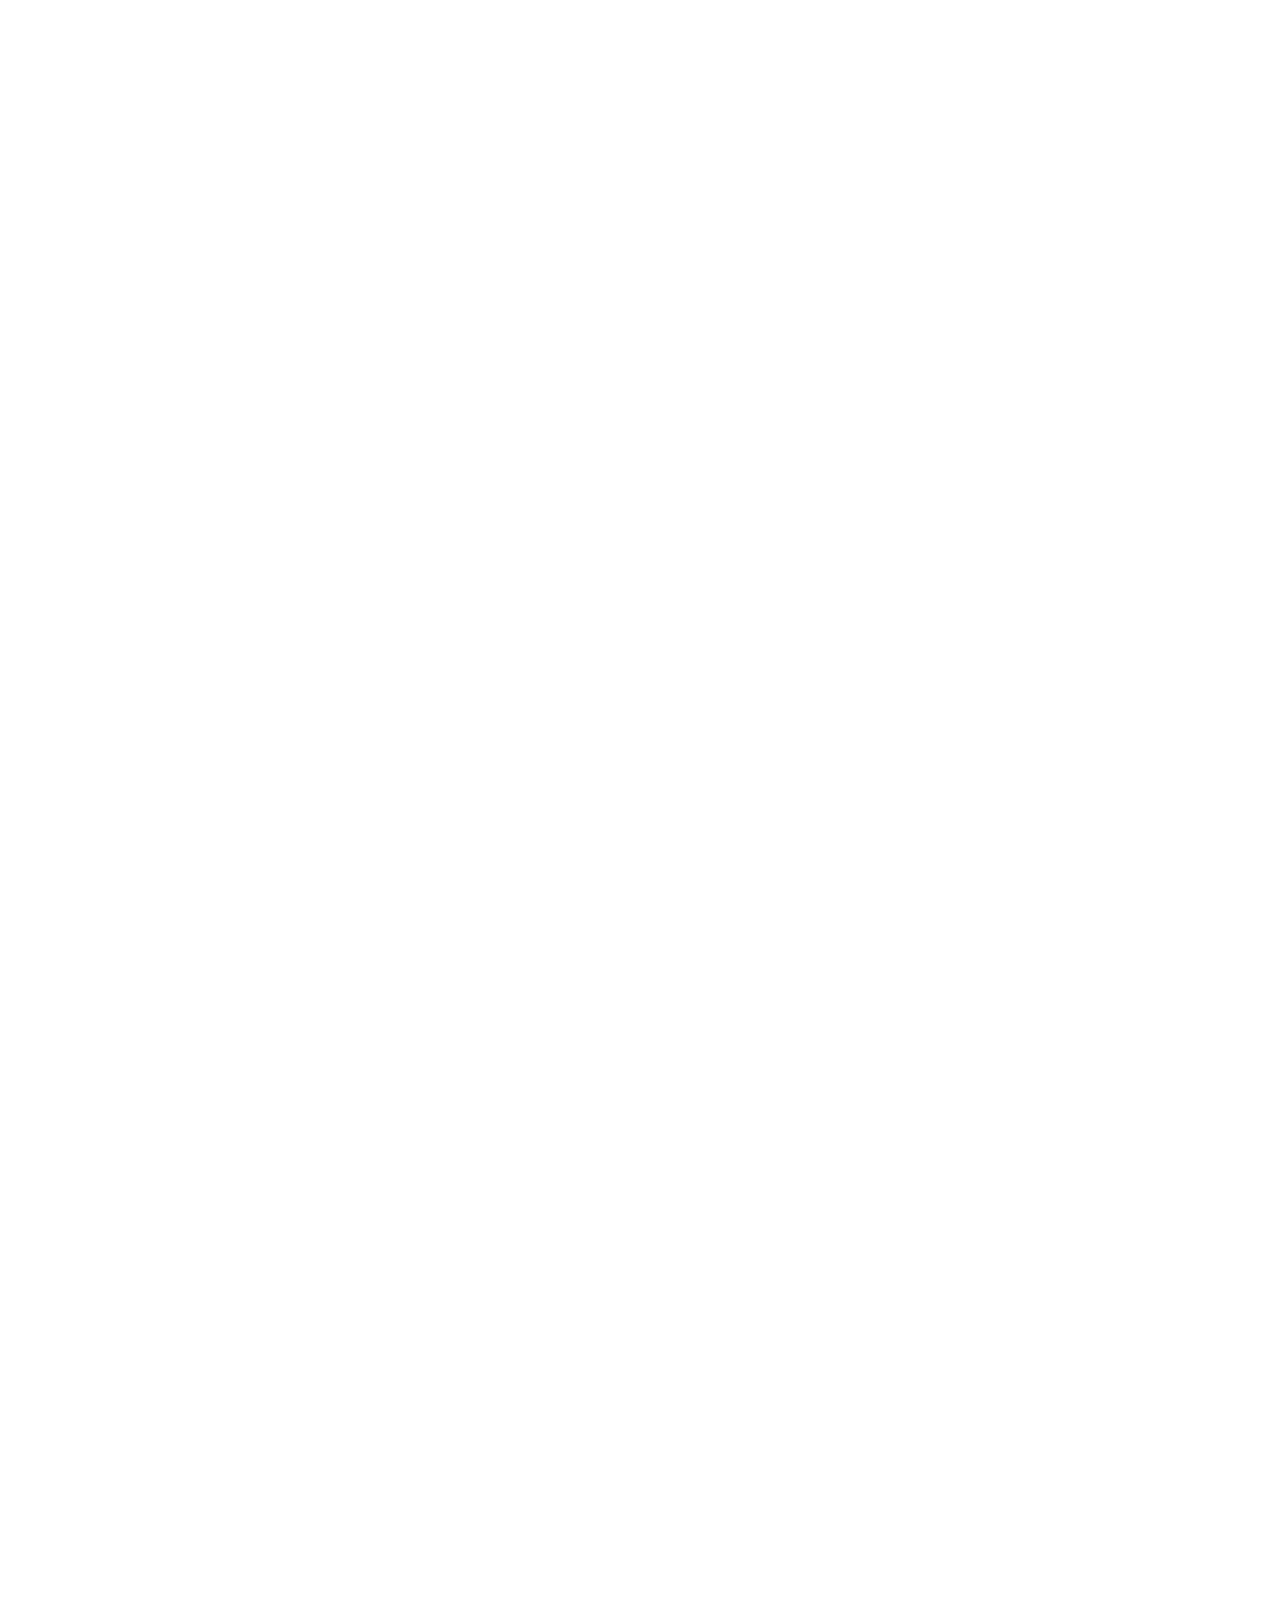
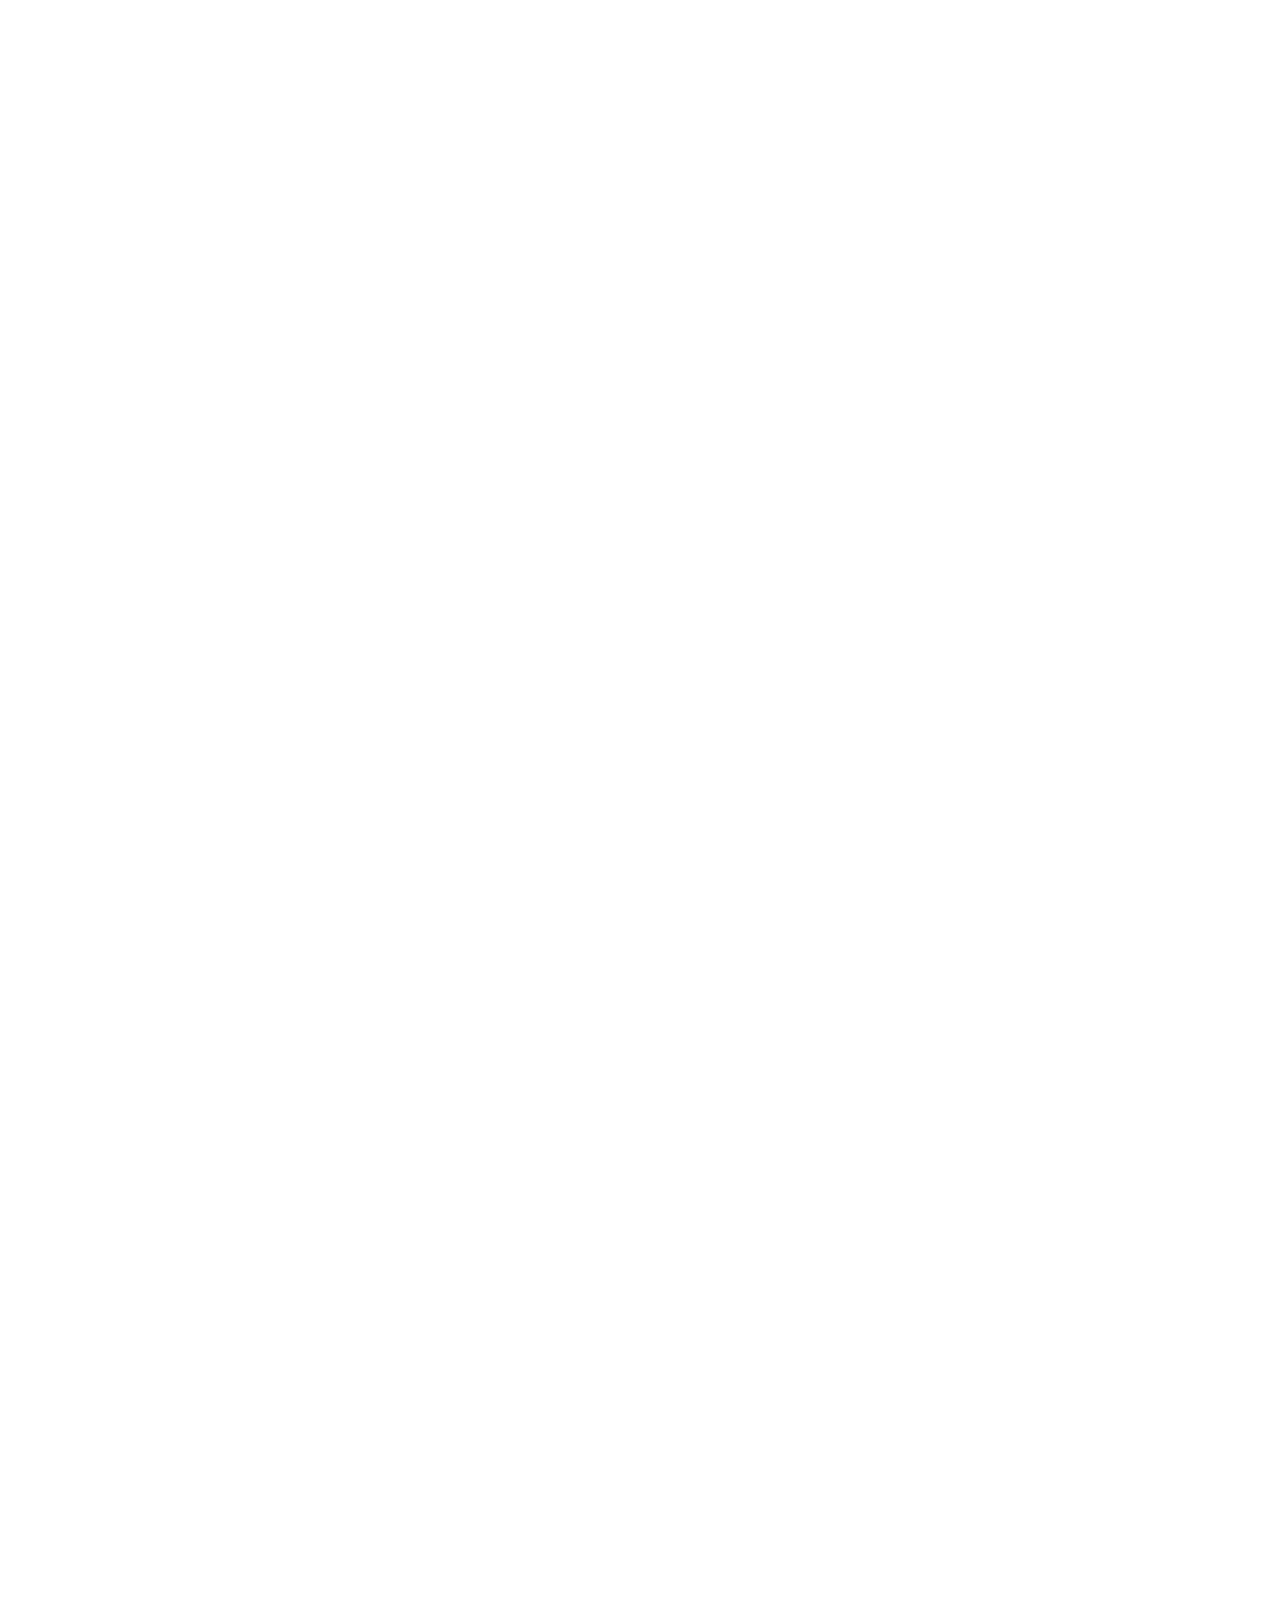
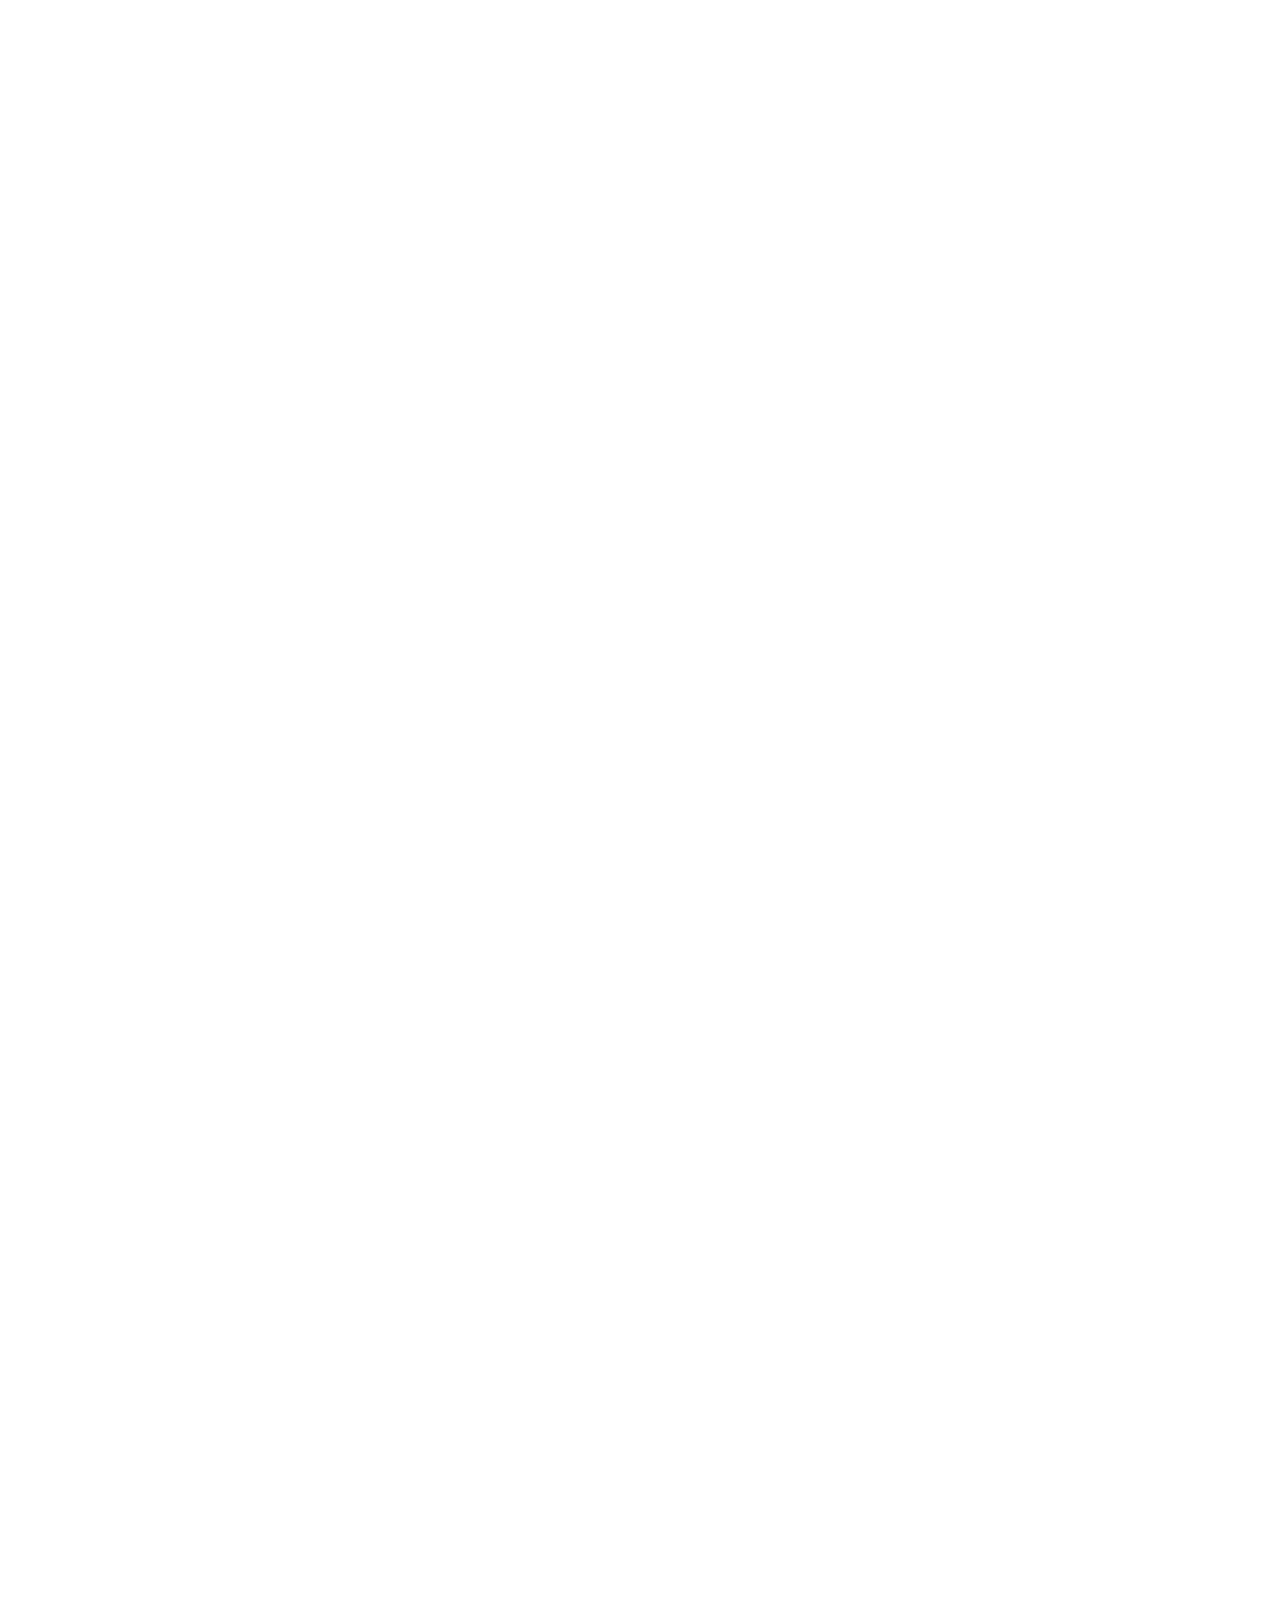
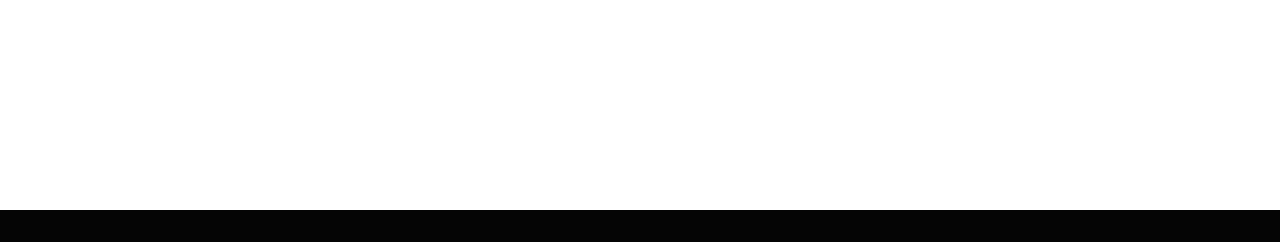
==== commit 881d59f0: "update pretty much done" ====
--- a/project1.html
+++ b/project1.html
@@ -278,6 +278,19 @@
                 <div class="column large-full">
                   <h2 class="section-heading" id="team">Team</h2>
               </div>
+              <div class="column large-full about-me__text">
+                <img src="caitlyn.jpg" width="300" class="centre">
+                <figcaption class="teams">Caitlyn Burton</br>Works Saatchi & Saatchi as a Junior Planner</br> e: caitlynburton13@gmail.com
+                    </figcaption></br></br>
+                    <img src="harrison.jpg" width="300" class="centre">
+                <figcaption class="teams">Harrison Khannah</br>Works at Finder as a Software Engineer</br> e: harrisonkhannah@gmail.com
+                    </figcaption></br></br>
+                <img src="miguel.jpg" width="300" class="centre">
+                <figcaption class="teams">Miguel Tamondong</br>Works at InterSystems as an Administrative Assistant</br>
+                    e: Miguel.Tamondong@gmail.com</figcaption></br></br></br></br></br></br></br></br></br></br></br></br>
+                  
+                    
+          </div>
           </div>
 
             
--- a/css/main.css
+++ b/css/main.css
@@ -181,7 +181,9 @@
 }
 
 p img {
-  margin: 0;
+  margin-left: auto;
+  margin-right: auto;
+  text-align: center;
 }
 
 p.lead {
@@ -1435,11 +1437,17 @@
   margin-left: auto;
   margin-right: auto;
 }
-img{
-  text-align: center;
+.centre{
+  display: block;
   margin-left: auto;
   margin-right: auto;
-}
+  width: 50%;
+}
+.teams{
+  font-size: small;
+  margin-top: 10px;
+}
+
 
 .pgn__next {
   background-image: url("../images/icons/icon-arrow-right.svg");
